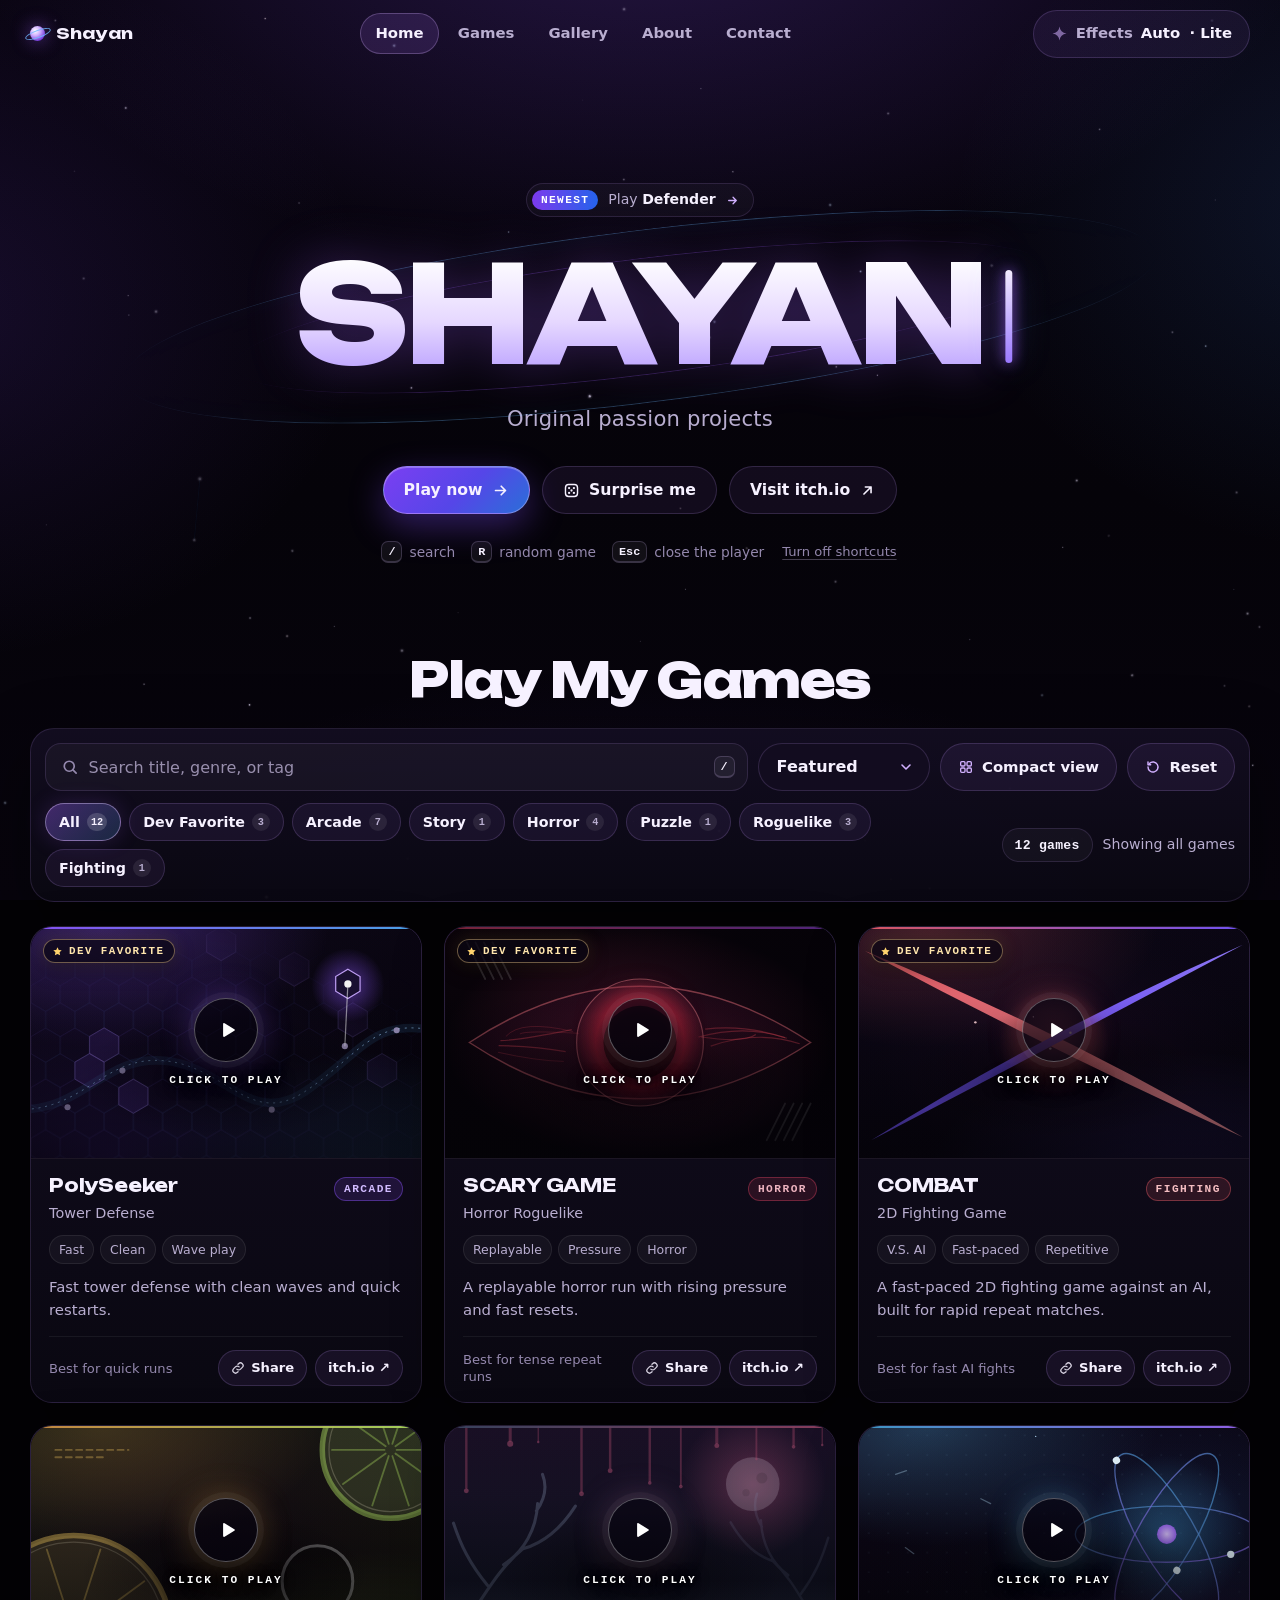
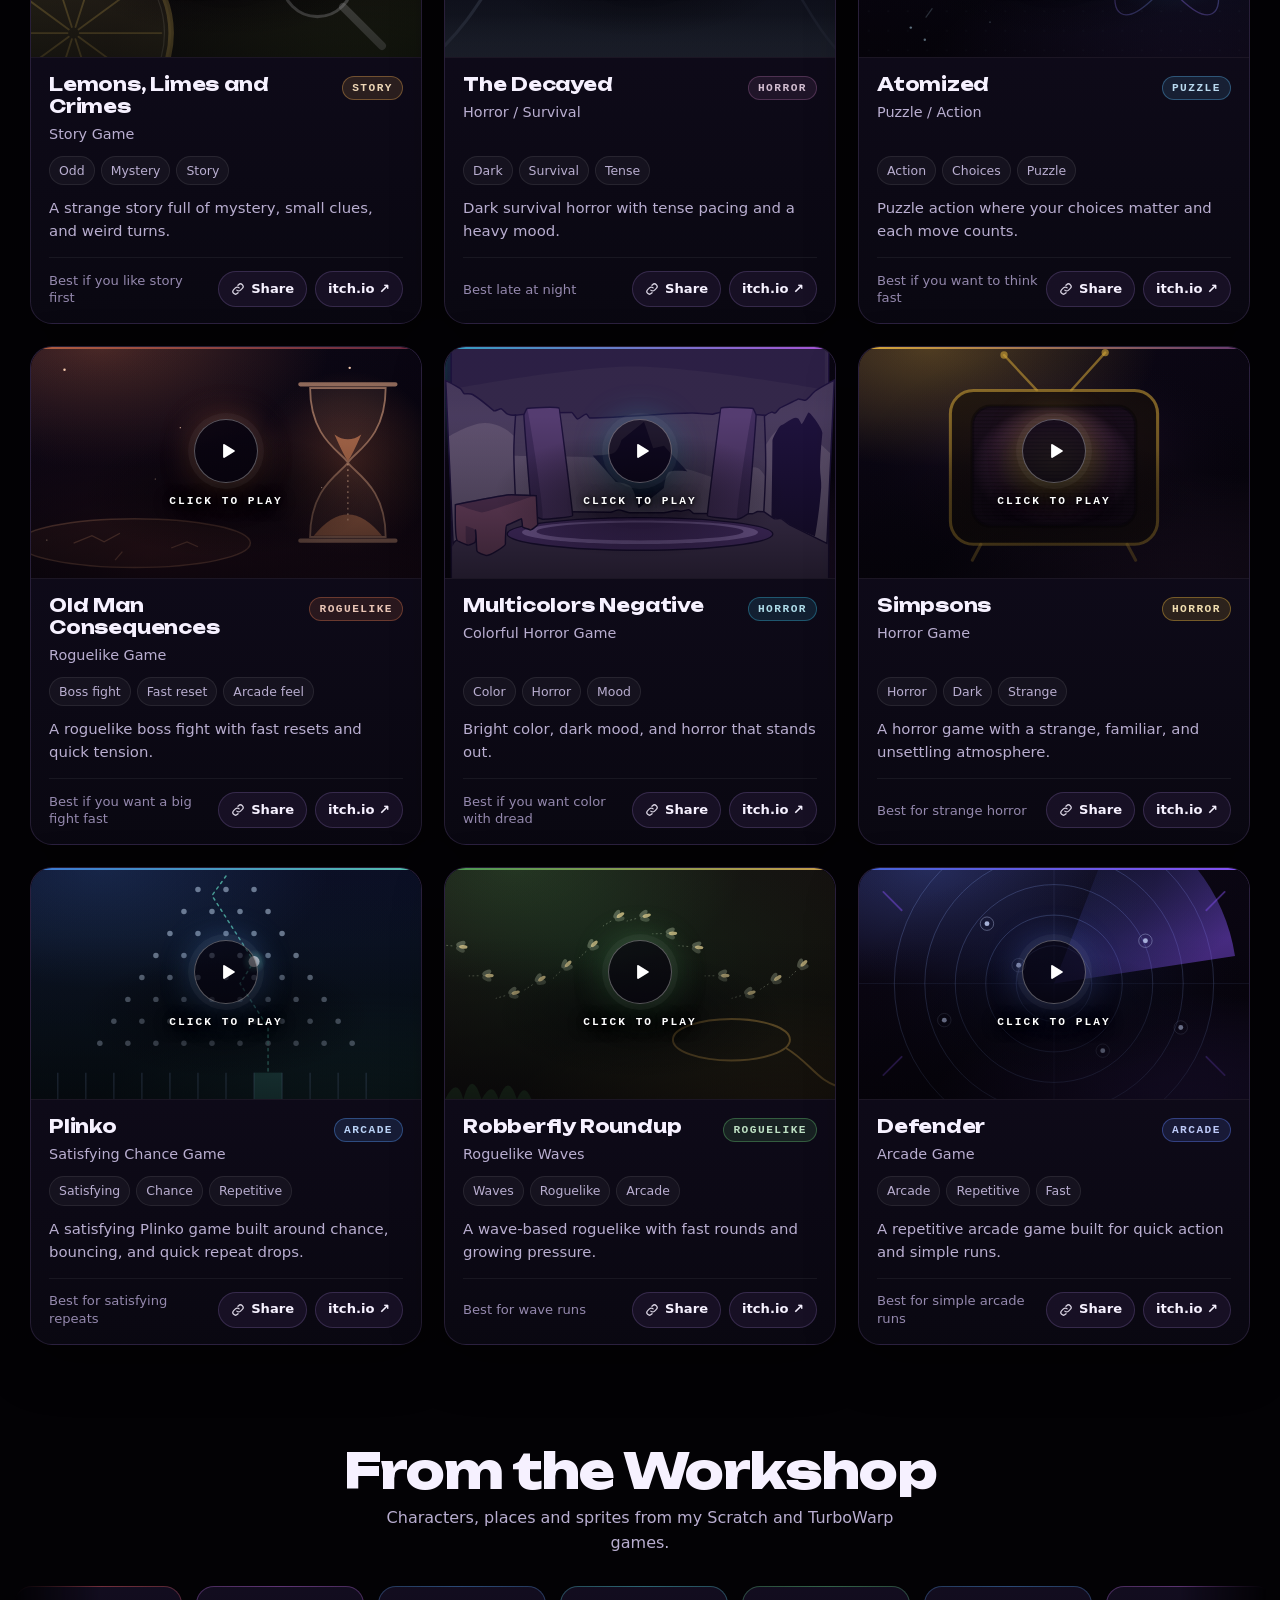
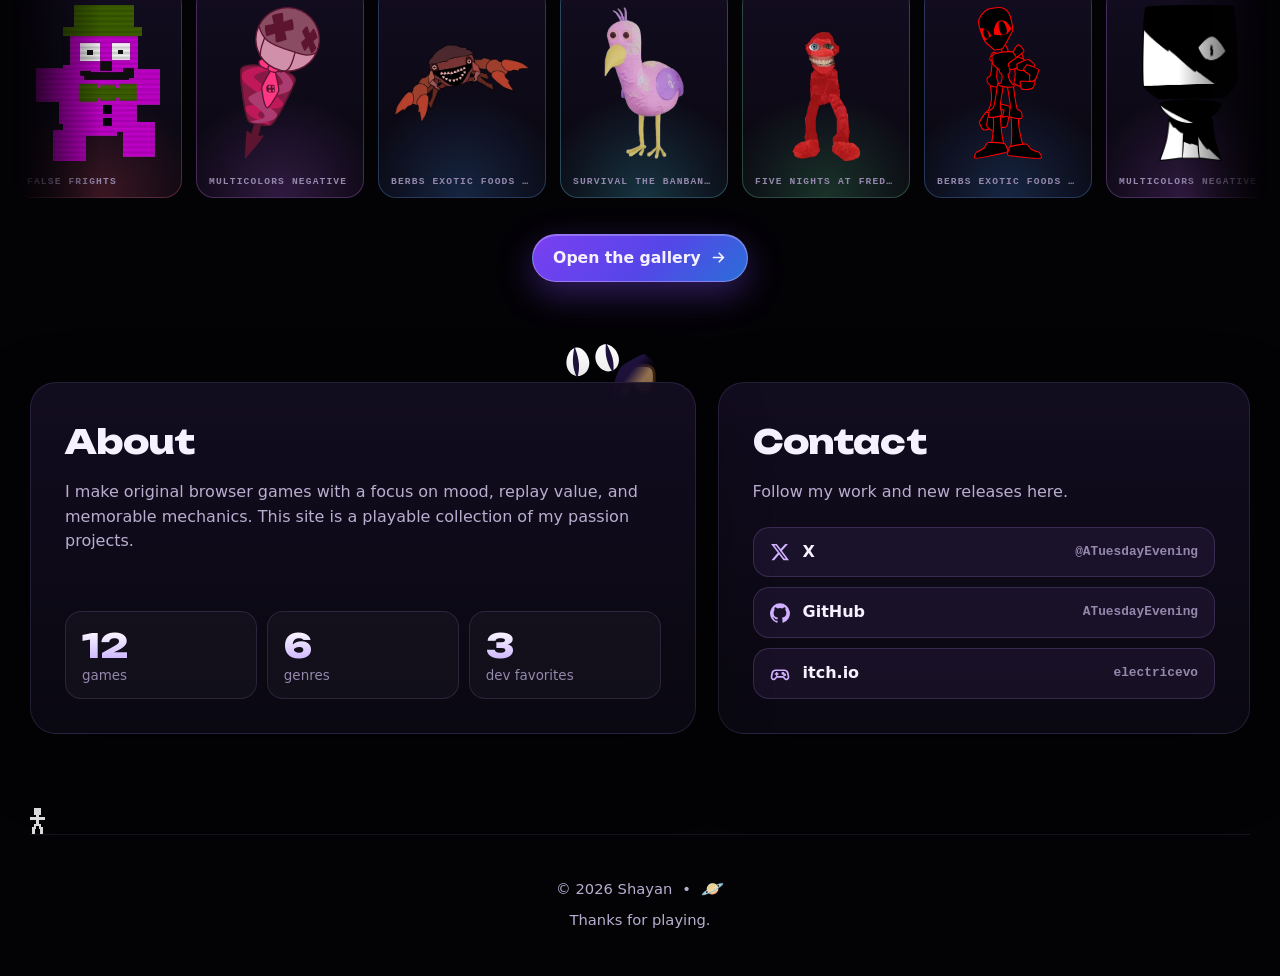
==== index.html @ dcee42ab "Social preview card now shows characters from the owner's games Co-Authored-By: Claude Opus 5.5 <nor" ====
<!DOCTYPE html>
<html lang="en">
<head>
  <meta charset="UTF-8" />
  <meta name="viewport" content="width=device-width, initial-scale=1.0, viewport-fit=cover" />
  <meta name="theme-color" content="#05030a" />
  <meta name="color-scheme" content="dark" />
  <meta name="description" content="Original browser game passion projects by Shayan. Twelve indie games you can play right here: horror, arcade, roguelike, story, puzzle and fighting." />
  <meta property="og:type" content="website" />
  <meta property="og:site_name" content="Shayan | Indie Games" />
  <meta property="og:title" content="Shayan | Indie Games" />
  <meta property="og:description" content="Original passion projects. Twelve indie browser games, playable right on the page." />
  <meta property="og:url" content="https://atuesdayevening.github.io/" />
  <meta property="og:image" content="https://atuesdayevening.github.io/og-image.jpg" />
  <meta property="og:image:width" content="1200" />
  <meta property="og:image:height" content="630" />
  <meta property="og:image:alt" content="SHAYAN: original passion projects. Five characters from Shayan's games on dark tiles under a starry sky." />
  <meta name="twitter:card" content="summary_large_image" />
  <meta name="twitter:site" content="@ATuesdayEvening" />
  <meta name="twitter:image" content="https://atuesdayevening.github.io/og-image.jpg" />
  <link rel="canonical" href="https://atuesdayevening.github.io/" />
  <link rel="icon" href="data:image/svg+xml,%3Csvg xmlns='http://www.w3.org/2000/svg' viewBox='0 0 64 64'%3E%3Cdefs%3E%3CradialGradient id='p' cx='.35' cy='.32' r='.75'%3E%3Cstop offset='0' stop-color='%23fff'/%3E%3Cstop offset='.35' stop-color='%23d1b0ff'/%3E%3Cstop offset='1' stop-color='%236a2fd6'/%3E%3C/radialGradient%3E%3C/defs%3E%3Ccircle cx='32' cy='32' r='15' fill='url(%23p)'/%3E%3Cellipse cx='32' cy='33' rx='29' ry='8' fill='none' stroke='%234da8f0' stroke-width='3.5' transform='rotate(-18 32 32)'/%3E%3C/svg%3E" />
  <title>Shayan | Indie Games</title>
  <noscript><style>.hero-ghost { visibility: visible; } .typing-caret { display: none; } .marquee { display: none; }</style></noscript>
  <style>
    /* Unbounded: Copyright 2022 The Unbounded Project Authors (https://github.com/googlefonts/unbounded).
       SIL Open Font License 1.1 (https://openfontlicense.org). Embedded subset: Basic Latin, weights 500-800. */
    @font-face {
      font-family: "Unbounded";
      src: url([data-uri]) format("woff2");
      font-weight: 500 800;
      font-style: normal;
      font-display: swap;
    }

    :root {
      color-scheme: dark;
      --bg: #030205;
      --bg-soft: #090611;
      --panel: rgba(15, 10, 26, 0.9);
      --panel-solid: #0f0a1a;
      --text: #f6f1ff;
      --text-dim: #b9aed0;
      --text-faint: #9488ad;
      --line: rgba(198, 158, 255, 0.14);
      --line-strong: rgba(212, 180, 255, 0.34);
      --purple: #9f5cff;
      --purple-soft: #d1b0ff;
      --blue: #4da8f0;
      --gold: #ffd36e;
      --c1: #9f5cff;
      --c2: #4da8f0;
      --shadow: 0 24px 70px rgba(0, 0, 0, 0.48);
      --max: 1220px;
      --radius: 22px;
      --nav-height: 68px;
      --gutter: 16px;
      --font-display: "Unbounded", ui-sans-serif, system-ui, -apple-system, "Segoe UI", sans-serif;
      --font-body: ui-sans-serif, system-ui, -apple-system, BlinkMacSystemFont, "Segoe UI", Inter, Roboto, "Helvetica Neue", Arial, sans-serif;
      --font-mono: ui-monospace, "SF Mono", "Cascadia Mono", "Segoe UI Mono", "JetBrains Mono", Menlo, Consolas, monospace;
      --ease-out: cubic-bezier(0.22, 1, 0.36, 1);
      --ease-spring: cubic-bezier(0.34, 1.56, 0.64, 1);

      /* Icons are drawn with CSS masks so they inherit the text colour. */
      --i-search: url("data:image/svg+xml,%3Csvg xmlns='http://www.w3.org/2000/svg' viewBox='0 0 24 24' fill='none' stroke='%23000' stroke-width='2.2' stroke-linecap='round'%3E%3Ccircle cx='11' cy='11' r='6.5'/%3E%3Cpath d='m20 20-4.2-4.2'/%3E%3C/svg%3E");
      --i-dice: url("data:image/svg+xml,%3Csvg xmlns='http://www.w3.org/2000/svg' viewBox='0 0 24 24'%3E%3Crect x='3.5' y='3.5' width='17' height='17' rx='4.5' fill='none' stroke='%23000' stroke-width='2'/%3E%3Cg fill='%23000'%3E%3Ccircle cx='8.6' cy='8.6' r='1.6'/%3E%3Ccircle cx='15.4' cy='8.6' r='1.6'/%3E%3Ccircle cx='12' cy='12' r='1.6'/%3E%3Ccircle cx='8.6' cy='15.4' r='1.6'/%3E%3Ccircle cx='15.4' cy='15.4' r='1.6'/%3E%3C/g%3E%3C/svg%3E");
      --i-external: url("data:image/svg+xml,%3Csvg xmlns='http://www.w3.org/2000/svg' viewBox='0 0 24 24' fill='none' stroke='%23000' stroke-width='2.3' stroke-linecap='round' stroke-linejoin='round'%3E%3Cpath d='M7 17 17 7M9 7h8v8'/%3E%3C/svg%3E");
      --i-link: url("data:image/svg+xml,%3Csvg xmlns='http://www.w3.org/2000/svg' viewBox='0 0 24 24' fill='none' stroke='%23000' stroke-width='2.2' stroke-linecap='round'%3E%3Cpath d='M10 14a4.5 4.5 0 0 0 6.4 0l3-3a4.5 4.5 0 0 0-6.4-6.4l-1.1 1.1'/%3E%3Cpath d='M14 10a4.5 4.5 0 0 0-6.4 0l-3 3a4.5 4.5 0 0 0 6.4 6.4l1.1-1.1'/%3E%3C/svg%3E");
      --i-close: url("data:image/svg+xml,%3Csvg xmlns='http://www.w3.org/2000/svg' viewBox='0 0 24 24' fill='none' stroke='%23000' stroke-width='2.4' stroke-linecap='round'%3E%3Cpath d='M6 6l12 12M18 6 6 18'/%3E%3C/svg%3E");
      --i-prev: url("data:image/svg+xml,%3Csvg xmlns='http://www.w3.org/2000/svg' viewBox='0 0 24 24' fill='none' stroke='%23000' stroke-width='2.4' stroke-linecap='round' stroke-linejoin='round'%3E%3Cpath d='m14.5 5.5-6.5 6.5 6.5 6.5'/%3E%3C/svg%3E");
      --i-next: url("data:image/svg+xml,%3Csvg xmlns='http://www.w3.org/2000/svg' viewBox='0 0 24 24' fill='none' stroke='%23000' stroke-width='2.4' stroke-linecap='round' stroke-linejoin='round'%3E%3Cpath d='m9.5 5.5 6.5 6.5-6.5 6.5'/%3E%3C/svg%3E");
      --i-expand: url("data:image/svg+xml,%3Csvg xmlns='http://www.w3.org/2000/svg' viewBox='0 0 24 24' fill='none' stroke='%23000' stroke-width='2.2' stroke-linecap='round' stroke-linejoin='round'%3E%3Cpath d='M4 9V4h5M20 9V4h-5M4 15v5h5M20 15v5h-5'/%3E%3C/svg%3E");
      --i-shrink: url("data:image/svg+xml,%3Csvg xmlns='http://www.w3.org/2000/svg' viewBox='0 0 24 24' fill='none' stroke='%23000' stroke-width='2.2' stroke-linecap='round' stroke-linejoin='round'%3E%3Cpath d='M9 4v5H4M15 4v5h5M9 20v-5H4M15 20v-5h5'/%3E%3C/svg%3E");
      --i-grid: url("data:image/svg+xml,%3Csvg xmlns='http://www.w3.org/2000/svg' viewBox='0 0 24 24' fill='none' stroke='%23000' stroke-width='2'%3E%3Crect x='4' y='4' width='6.5' height='6.5' rx='1.6'/%3E%3Crect x='13.5' y='4' width='6.5' height='6.5' rx='1.6'/%3E%3Crect x='4' y='13.5' width='6.5' height='6.5' rx='1.6'/%3E%3Crect x='13.5' y='13.5' width='6.5' height='6.5' rx='1.6'/%3E%3C/svg%3E");
      --i-rows: url("data:image/svg+xml,%3Csvg xmlns='http://www.w3.org/2000/svg' viewBox='0 0 24 24' fill='none' stroke='%23000' stroke-width='2'%3E%3Crect x='4' y='4' width='16' height='7' rx='2'/%3E%3Crect x='4' y='13' width='16' height='7' rx='2'/%3E%3C/svg%3E");
      --i-reset: url("data:image/svg+xml,%3Csvg xmlns='http://www.w3.org/2000/svg' viewBox='0 0 24 24' fill='none' stroke='%23000' stroke-width='2.2' stroke-linecap='round' stroke-linejoin='round'%3E%3Cpath d='M4.5 12a7.5 7.5 0 1 0 2.2-5.3'/%3E%3Cpath d='M4.5 4.5v4h4'/%3E%3C/svg%3E");
      --i-sparkle: url("data:image/svg+xml,%3Csvg xmlns='http://www.w3.org/2000/svg' viewBox='0 0 24 24'%3E%3Cpath d='M12 2.5c.7 5.6 3.9 8.8 9.5 9.5-5.6.7-8.8 3.9-9.5 9.5-.7-5.6-3.9-8.8-9.5-9.5 5.6-.7 8.8-3.9 9.5-9.5z'/%3E%3C/svg%3E");
      --i-star: url("data:image/svg+xml,%3Csvg xmlns='http://www.w3.org/2000/svg' viewBox='0 0 24 24'%3E%3Cpath d='m12 2.8 2.8 5.9 6.4.8-4.7 4.4 1.2 6.4L12 17.2l-5.7 3.1 1.2-6.4-4.7-4.4 6.4-.8z'/%3E%3C/svg%3E");
      --i-up: url("data:image/svg+xml,%3Csvg xmlns='http://www.w3.org/2000/svg' viewBox='0 0 24 24' fill='none' stroke='%23000' stroke-width='2.4' stroke-linecap='round' stroke-linejoin='round'%3E%3Cpath d='M12 19V5M5.5 11.5 12 5l6.5 6.5'/%3E%3C/svg%3E");
      --i-arrow: url("data:image/svg+xml,%3Csvg xmlns='http://www.w3.org/2000/svg' viewBox='0 0 24 24' fill='none' stroke='%23000' stroke-width='2.4' stroke-linecap='round' stroke-linejoin='round'%3E%3Cpath d='M5 12h14M13 6l6 6-6 6'/%3E%3C/svg%3E");
      --i-x: url("data:image/svg+xml,%3Csvg xmlns='http://www.w3.org/2000/svg' viewBox='0 0 24 24'%3E%3Cpath d='M18.24 2.25h3.31l-7.23 8.26 8.5 11.24h-6.65l-5.21-6.82-5.97 6.82H1.68l7.73-8.84L1.25 2.25h6.83l4.71 6.23zm-1.16 17.52h1.83L7.08 4.13H5.12z'/%3E%3C/svg%3E");
      --i-github: url("data:image/svg+xml,%3Csvg xmlns='http://www.w3.org/2000/svg' viewBox='0 0 24 24'%3E%3Cpath d='M12 .3a12 12 0 0 0-3.8 23.38c.6.12.83-.26.83-.57l-.02-2.04c-3.34.72-4.04-1.61-4.04-1.61-.55-1.39-1.34-1.76-1.34-1.76-1.09-.74.08-.73.08-.73 1.2.09 1.84 1.24 1.84 1.24 1.07 1.83 2.8 1.3 3.49 1 .1-.78.42-1.31.76-1.61-2.67-.3-5.47-1.33-5.47-5.93 0-1.31.47-2.38 1.24-3.22-.14-.3-.54-1.52.1-3.18 0 0 1.01-.32 3.3 1.23a11.5 11.5 0 0 1 6 0c2.28-1.55 3.29-1.23 3.29-1.23.64 1.66.24 2.88.12 3.18a4.65 4.65 0 0 1 1.23 3.22c0 4.61-2.8 5.63-5.48 5.92.42.36.81 1.1.81 2.22l-.01 3.29c0 .32.21.69.82.57A12 12 0 0 0 12 .3'/%3E%3C/svg%3E");
      --i-pad: url("data:image/svg+xml,%3Csvg xmlns='http://www.w3.org/2000/svg' viewBox='0 0 24 24' fill='none' stroke='%23000' stroke-width='2' stroke-linecap='round' stroke-linejoin='round'%3E%3Cpath d='M7 7.5h10a4.5 4.5 0 0 1 4.4 3.6l.8 4.2a2.6 2.6 0 0 1-4.6 2.1L16 15.5H8l-1.6 1.9a2.6 2.6 0 0 1-4.6-2.1l.8-4.2A4.5 4.5 0 0 1 7 7.5z'/%3E%3Cpath d='M8 10.5v3M6.5 12h3'/%3E%3Ccircle cx='15.5' cy='11' r='.8' fill='%23000'/%3E%3Ccircle cx='17.5' cy='13' r='.8' fill='%23000'/%3E%3C/svg%3E");
      --i-chevron: url("data:image/svg+xml,%3Csvg xmlns='http://www.w3.org/2000/svg' viewBox='0 0 24 24' fill='none' stroke='%23d1b0ff' stroke-width='2.4' stroke-linecap='round' stroke-linejoin='round'%3E%3Cpath d='m6 9 6 6 6-6'/%3E%3C/svg%3E");
      --i-play-fill: url("data:image/svg+xml,%3Csvg xmlns='http://www.w3.org/2000/svg' viewBox='0 0 24 24'%3E%3Cpath d='M8.6 5.3a1 1 0 0 0-1.5.86v11.68a1 1 0 0 0 1.5.86l9.7-5.84a1 1 0 0 0 0-1.72z' fill='%23fff'/%3E%3C/svg%3E");
    }

    *,
    *::before,
    *::after {
      box-sizing: border-box;
      margin: 0;
      padding: 0;
    }

    html {
      scroll-behavior: smooth;
      scroll-padding-top: calc(var(--nav-height) + 22px);
      background: var(--bg);
      -webkit-text-size-adjust: 100%;
      text-size-adjust: 100%;
    }

    body {
      min-height: 100vh;
      overflow-x: hidden;
      color: var(--text);
      font-family: var(--font-body);
      line-height: 1.55;
      -webkit-font-smoothing: antialiased;
      -moz-osx-font-smoothing: grayscale;
    }

    /* A fixed, static nebula layer. No filters and no animation: it is painted once. */
    body::before {
      content: "";
      position: fixed;
      inset: 0;
      z-index: -1;
      pointer-events: none;
      background:
        radial-gradient(75% 58% at 50% -10%, rgba(126, 74, 228, 0.24), transparent 70%),
        radial-gradient(48% 55% at -6% 34%, rgba(104, 58, 200, 0.17), transparent 72%),
        radial-gradient(44% 52% at 106% 24%, rgba(58, 130, 224, 0.13), transparent 72%),
        radial-gradient(65% 50% at 50% 110%, rgba(92, 50, 180, 0.16), transparent 72%),
        linear-gradient(180deg, #08040f 0%, #050309 55%, #07040d 100%);
    }

    #space-canvas {
      position: fixed;
      inset: 0 0 auto 0;
      width: 100%;
      height: 100vh;
      height: 100lvh;
      pointer-events: none;
      z-index: 0;
      opacity: 0.92;
    }

    .topbar,
    header,
    main,
    footer,
    .player-shell {
      position: relative;
      z-index: 1;
    }

    @keyframes caretBlink {
      0%, 48% { opacity: 1; }
      49%, 100% { opacity: 0; }
    }

    @keyframes cardIn {
      from { opacity: 0; transform: translateY(22px) scale(0.985); }
    }

    @keyframes riseIn {
      from { opacity: 0; transform: translateY(14px); }
    }

    @keyframes livePulse {
      0% { box-shadow: 0 0 0 0 var(--pulse, rgba(255, 91, 122, 0.55)); }
      70%, 100% { box-shadow: 0 0 0 9px rgba(255, 91, 122, 0); }
    }

    @keyframes spin {
      to { transform: rotate(360deg); }
    }

    @keyframes diceRoll {
      0% { transform: rotate(0deg) scale(1); }
      50% { transform: rotate(200deg) scale(1.18); }
      100% { transform: rotate(360deg) scale(1); }
    }

    a,
    button,
    input,
    select {
      font: inherit;
    }

    button,
    select {
      color: inherit;
    }

    button {
      -webkit-tap-highlight-color: transparent;
    }

    a {
      color: inherit;
    }

    :focus-visible {
      outline: 2px solid rgba(226, 197, 255, 0.96);
      outline-offset: 3px;
    }

    /* Pixel cursors from "boys game" (mouse and trackpad only). */
    @media (hover: hover) and (pointer: fine) {
      html,
      html * {
        cursor: url("assets/ui/cursor-arrow.png") 0 0, auto;
        cursor: image-set(url("assets/ui/cursor-arrow.png") 1x, url("assets/ui/cursor-arrow@2x.png") 2x) 0 0, auto;
      }

      html :is(a, button, select, summary, [role="button"], .play-overlay, .embed-placeholder, .art-open, .marquee-item) {
        cursor: url("assets/ui/cursor-point.png") 4 0, pointer;
        cursor: image-set(url("assets/ui/cursor-point.png") 1x, url("assets/ui/cursor-point@2x.png") 2x) 4 0, pointer;
      }

      html :is(#random-game, #random-game *) {
        cursor: url("assets/ui/cursor-sparkle.png") 6 4, pointer;
        cursor: image-set(url("assets/ui/cursor-sparkle.png") 1x, url("assets/ui/cursor-sparkle@2x.png") 2x) 6 4, pointer;
      }

      html :is(input[type="search"], input[type="text"], textarea) {
        cursor: text;
      }
    }

    .ico {
      display: inline-block;
      flex: 0 0 auto;
      width: 1.1em;
      height: 1.1em;
      background: currentColor;
      -webkit-mask: var(--i) center / contain no-repeat;
      mask: var(--i) center / contain no-repeat;
    }

    .ico-search { --i: var(--i-search); }
    .ico-dice { --i: var(--i-dice); }
    .ico-external { --i: var(--i-external); }
    .ico-close { --i: var(--i-close); }
    .ico-prev { --i: var(--i-prev); }
    .ico-next { --i: var(--i-next); }
    .ico-expand { --i: var(--i-expand); }
    .ico-reset { --i: var(--i-reset); }
    .ico-sparkle { --i: var(--i-sparkle); }
    .ico-up { --i: var(--i-up); }
    .ico-arrow { --i: var(--i-arrow); }
    .ico-x { --i: var(--i-x); }
    .ico-github { --i: var(--i-github); }
    .ico-pad { --i: var(--i-pad); }

    .visually-hidden {
      position: absolute !important;
      width: 1px;
      height: 1px;
      overflow: hidden;
      clip: rect(0 0 0 0);
      clip-path: inset(50%);
      white-space: nowrap;
    }

    .skip-link {
      position: fixed;
      left: 16px;
      top: 12px;
      z-index: 2000;
      padding: 10px 16px;
      border-radius: 999px;
      background: #1b1030;
      border: 1px solid var(--line-strong);
      color: var(--text);
      font-weight: 700;
      text-decoration: none;
      transform: translateY(-160%);
      transition: transform 0.2s var(--ease-out);
    }

    .skip-link:focus-visible {
      transform: translateY(0);
    }

    kbd {
      display: inline-grid;
      place-items: center;
      min-width: 1.75em;
      padding: 3px 6px 2px;
      border: 1px solid rgba(214, 190, 255, 0.2);
      border-bottom-width: 2px;
      border-radius: 7px;
      background: rgba(255, 255, 255, 0.05);
      color: var(--text);
      font: 650 0.74rem/1.2 var(--font-mono);
    }

    /* ---------- Scroll progress ---------- */
    .progress-track {
      position: fixed;
      inset: 0 0 auto;
      z-index: 1200;
      height: 2px;
      pointer-events: none;
    }

    .progress-bar {
      width: 100%;
      height: 100%;
      background: linear-gradient(90deg, var(--purple), var(--blue));
      box-shadow: 0 0 14px rgba(159, 92, 255, 0.65);
      transform: scaleX(0);
      transform-origin: left;
      will-change: transform;
    }

    /* ---------- Navigation ---------- */
    .topbar {
      position: sticky;
      top: 0;
      z-index: 1100;
      height: var(--nav-height);
      border-bottom: 1px solid transparent;
      background: transparent;
      transition: background 0.3s ease, border-color 0.3s ease;
    }

    .topbar.scrolled {
      border-bottom-color: rgba(198, 158, 255, 0.1);
      background: rgba(5, 3, 10, 0.78);
      -webkit-backdrop-filter: blur(14px) saturate(130%);
      backdrop-filter: blur(14px) saturate(130%);
    }

    .fx-lite .topbar.scrolled {
      -webkit-backdrop-filter: none;
      backdrop-filter: none;
      background: rgba(6, 4, 12, 0.985);
    }

    .topbar-inner {
      width: min(var(--max), calc(100% - 2 * var(--gutter)));
      height: 100%;
      margin: 0 auto;
      display: flex;
      align-items: center;
      justify-content: space-between;
      gap: 12px;
    }

    .brand {
      display: inline-flex;
      align-items: center;
      gap: 11px;
      flex: 0 0 auto;
      text-decoration: none;
      font-family: var(--font-display);
      font-weight: 700;
      font-size: 0.98rem;
      letter-spacing: 0.01em;
      white-space: nowrap;
    }

    .brand-mark {
      position: relative;
      width: 15px;
      height: 15px;
      flex: 0 0 15px;
      border-radius: 50%;
      background: radial-gradient(circle at 35% 32%, #fff, var(--purple-soft) 34%, #6a2fd6 78%);
      box-shadow: 0 0 18px rgba(159, 92, 255, 0.62);
    }

    .brand-mark::after {
      content: "";
      position: absolute;
      left: 50%;
      top: 50%;
      width: 27px;
      height: 8px;
      border: 1.5px solid rgba(110, 185, 255, 0.85);
      border-radius: 50%;
      transform: translate(-50%, -50%) rotate(-20deg);
      transition: transform 0.6s var(--ease-spring);
    }

    @media (hover: hover) and (pointer: fine) {
      .brand:hover .brand-mark::after {
        transform: translate(-50%, -50%) rotate(-20deg) scale(1.18);
      }
    }

    .nav-links,
    .top-actions,
    .hero-buttons,
    .search-row,
    .chip-row,
    .filter-group,
    .status-group,
    .meta-row,
    .card-actions,
    .player-actions,
    .player-bottom-row,
    .links,
    .footer-top {
      display: flex;
      align-items: center;
      gap: 10px;
      flex-wrap: wrap;
    }

    .nav-links {
      gap: 4px;
      justify-content: center;
      flex-wrap: nowrap;
    }

    .nav-link,
    .button,
    .filter-chip,
    .icon-button,
    .game-link,
    .share-button,
    .player-button,
    .links a,
    .scroll-top,
    .mini-player button {
      border: 1px solid rgba(198, 158, 255, 0.18);
      border-radius: 999px;
      background: rgba(177, 114, 255, 0.08);
      color: var(--text);
      text-decoration: none;
      font-weight: 700;
      cursor: pointer;
      transition: transform 0.2s var(--ease-out), background 0.2s ease, border-color 0.2s ease, box-shadow 0.2s ease, color 0.2s ease, opacity 0.2s ease;
    }

    .nav-link {
      padding: 8px 14px;
      border-color: transparent;
      background: transparent;
      color: var(--text-dim);
      font-size: 0.93rem;
    }

    .nav-link.active {
      color: var(--text);
      background: rgba(177, 114, 255, 0.14);
      border-color: rgba(216, 181, 255, 0.28);
    }

    .effects-toggle {
      display: inline-flex;
      align-items: center;
      gap: 8px;
      min-height: 40px;
      padding: 0 14px;
      white-space: nowrap;
      font-size: 0.86rem;
    }

    .effects-toggle .ico {
      color: var(--purple-soft);
      transition: transform 0.45s var(--ease-spring);
    }

    .effects-prefix {
      color: var(--text-dim);
      font-weight: 600;
    }

    .effects-mode-detail {
      margin-left: -4px;
      white-space: pre;
    }

    .effects-toggle[data-mode="lite"] .ico {
      opacity: 0.55;
    }

    @media (hover: hover) and (pointer: fine) {
      .nav-link:hover {
        color: var(--text);
        background: rgba(177, 114, 255, 0.1);
      }

      .button:hover,
      .filter-chip:hover,
      .icon-button:hover,
      .game-link:hover,
      .share-button:hover,
      .player-button:hover,
      .links a:hover,
      .scroll-top:hover,
      .mini-player button:hover {
        transform: translateY(-2px);
        background: rgba(177, 114, 255, 0.16);
        border-color: rgba(220, 185, 255, 0.36);
        box-shadow: 0 12px 28px rgba(0, 0, 0, 0.22);
      }

      .effects-toggle:hover .ico {
        transform: rotate(90deg) scale(1.1);
      }
    }

    .button:active,
    .filter-chip:active,
    .icon-button:active,
    .game-link:active,
    .share-button:active,
    .player-button:active,
    .links a:active,
    .mini-player button:active {
      transform: translateY(0) scale(0.97);
    }


    /* ---------- Hero ---------- */
    header {
      width: min(1060px, calc(100% - 2 * var(--gutter)));
      overflow-x: clip;
      margin: 0 auto;
      padding: clamp(64px, 9vw, 116px) 0 clamp(56px, 7vw, 88px);
      text-align: center;
    }

    .hero-pill {
      display: inline-flex;
      align-items: center;
      gap: 10px;
      max-width: 100%;
      margin-bottom: clamp(22px, 3vw, 30px);
      padding: 5px 14px 5px 5px;
      border: 1px solid var(--line);
      border-radius: 999px;
      background: rgba(255, 255, 255, 0.03);
      color: var(--text-dim);
      font-size: 0.88rem;
      text-decoration: none;
      transition: border-color 0.25s ease, background 0.25s ease, color 0.25s ease;
      animation: riseIn 0.8s var(--ease-out) 0.1s backwards;
    }

    .hero-pill .pill-tag {
      padding: 5px 9px 4px;
      border-radius: 999px;
      background: linear-gradient(90deg, #7c3aed, #2563eb);
      color: #fff;
      font: 700 0.7rem/1 var(--font-mono);
      letter-spacing: 0.12em;
      text-transform: uppercase;
    }

    .hero-pill strong {
      color: var(--text);
      font-weight: 700;
    }

    .hero-pill .ico {
      width: 0.95em;
      height: 0.95em;
      color: var(--purple-soft);
      transition: transform 0.25s var(--ease-out);
    }

    @media (hover: hover) and (pointer: fine) {
      .hero-pill:hover {
        border-color: var(--line-strong);
        background: rgba(177, 114, 255, 0.08);
        color: var(--text);
      }

      .hero-pill:hover .ico {
        transform: translateX(3px);
      }
    }

    .hero-title-wrap {
      display: flex;
      justify-content: center;
    }

    .hero-title {
      position: relative;
      display: inline-block;
      font-family: var(--font-display);
      font-size: clamp(3.3rem, 12.4vw, 8.4rem);
      font-weight: 800;
      line-height: 1;
      letter-spacing: -0.035em;
      white-space: nowrap;
    }

    /* The invisible full name reserves the final size, so typing never shifts the layout. */
    .hero-ghost {
      visibility: hidden;
    }

    .hero-typed {
      position: absolute;
      left: 0;
      top: 0;
      white-space: nowrap;
    }

    #typed-name {
      background: linear-gradient(180deg, #ffffff 15%, #e6d8ff 55%, #a98bff 100%);
      -webkit-background-clip: text;
      background-clip: text;
      color: transparent;
      filter: drop-shadow(0 0 26px rgba(159, 92, 255, 0.32));
    }

    .typing-caret {
      position: relative;
      display: inline-block;
      margin-left: 0.03em;
      color: transparent;
      font-weight: 500;
      letter-spacing: 0;
      animation: caretBlink 1s steps(1) infinite;
    }

    .typing-caret::before {
      content: "";
      position: absolute;
      left: 50%;
      top: 0.17em;
      bottom: 0.14em;
      width: max(3px, 0.055em);
      transform: translateX(-50%);
      border-radius: 999px;
      background: linear-gradient(180deg, #f3ebff, #9a78ff);
      box-shadow: 0 0 14px rgba(159, 92, 255, 0.85), 0 0 34px rgba(110, 160, 255, 0.35);
    }

    /* Two faint orbit rings behind the name, echoing the planet in the logo. */
    .hero-title-wrap {
      position: relative;
    }

    .hero-title-wrap::before,
    .hero-title-wrap::after {
      content: "";
      position: absolute;
      left: 50%;
      top: 52%;
      border-radius: 50%;
      pointer-events: none;
      transform: translate(-50%, -50%) rotate(-7deg);
    }

    .hero-title-wrap::before {
      width: min(1040px, 118%, calc(100vw - 32px));
      aspect-ratio: 6 / 1;
      border: 1px solid rgba(110, 185, 255, 0.3);
      box-shadow: 0 0 28px rgba(77, 168, 240, 0.1), inset 0 0 28px rgba(77, 168, 240, 0.05);
      -webkit-mask: linear-gradient(90deg, transparent, #000 22%, #000 78%, transparent);
      mask: linear-gradient(90deg, transparent, #000 22%, #000 78%, transparent);
    }

    .hero-title-wrap::after {
      width: min(820px, 94%, calc(100vw - 48px));
      aspect-ratio: 7 / 1;
      border: 1px solid rgba(159, 92, 255, 0.24);
      -webkit-mask: linear-gradient(90deg, transparent, #000 25%, #000 75%, transparent);
      mask: linear-gradient(90deg, transparent, #000 25%, #000 75%, transparent);
    }

    .hero-title {
      z-index: 1;
    }

    .tagline {
      max-width: 720px;
      margin: 22px auto 0;
      color: var(--text-dim);
      font-size: clamp(1.05rem, 2vw, 1.32rem);
      letter-spacing: 0.01em;
      animation: riseIn 0.8s var(--ease-out) 0.25s backwards;
    }

    .hero-buttons {
      justify-content: center;
      gap: 12px;
      margin-top: 30px;
      animation: riseIn 0.8s var(--ease-out) 0.38s backwards;
    }

    .button {
      display: inline-flex;
      align-items: center;
      gap: 9px;
      min-height: 48px;
      padding: 0 20px;
      font-size: 0.98rem;
    }

    .button.primary {
      border-color: rgba(226, 200, 255, 0.4);
      background: linear-gradient(135deg, #7b3ff2 0%, #5546e8 55%, #2a6fd8 100%);
      box-shadow: 0 12px 34px rgba(122, 70, 240, 0.38), inset 0 1px 0 rgba(255, 255, 255, 0.25);
    }

    .button.primary .ico {
      transition: transform 0.25s var(--ease-out);
    }

    @media (hover: hover) and (pointer: fine) {
      .button.primary:hover {
        background: linear-gradient(135deg, #8a52ff 0%, #6156f0 55%, #3479e0 100%);
        box-shadow: 0 16px 40px rgba(122, 70, 240, 0.5), inset 0 1px 0 rgba(255, 255, 255, 0.3);
      }

      .button.primary:hover .ico {
        transform: translateX(3px);
      }
    }

    .button.rolling .ico-dice {
      animation: diceRoll 0.55s var(--ease-out);
    }

    .hero-hint {
      display: flex;
      flex-wrap: wrap;
      justify-content: center;
      align-items: center;
      gap: 8px 16px;
      margin-top: 24px;
      color: var(--text-faint);
      font-size: 0.86rem;
      animation: riseIn 0.8s var(--ease-out) 0.5s backwards;
    }

    .hero-hint span {
      display: inline-flex;
      align-items: center;
      gap: 7px;
      transition: opacity 0.2s ease;
    }

    .hint-toggle {
      padding: 4px 2px;
      border: 0;
      background: none;
      color: var(--text-faint);
      font-size: 0.82rem;
      text-decoration: underline;
      text-decoration-color: rgba(185, 174, 208, 0.35);
      text-underline-offset: 3px;
      cursor: pointer;
    }

    .hint-toggle:hover {
      color: var(--text);
    }

    .shortcuts-off .hero-hint span,
    .shortcuts-off .player-keys .key-letter {
      opacity: 0.4;
    }

    .shortcuts-off .search-kbd {
      display: none;
    }

    @media (hover: none), (pointer: coarse) {
      .hero-hint {
        display: none;
      }
    }

    /* ---------- Layout ---------- */
    main,
    .player-shell {
      width: min(var(--max), calc(100% - 2 * var(--gutter)));
      margin-inline: auto;
    }

    section {
      margin-bottom: clamp(70px, 9vw, 100px);
    }

    .section-head {
      margin-bottom: 22px;
      text-align: center;
    }

    .section-title {
      font-family: var(--font-display);
      font-size: clamp(1.9rem, 4.6vw, 3.05rem);
      font-weight: 800;
      line-height: 1.06;
      letter-spacing: -0.03em;
    }

    .control-panel,
    .game-card,
    .panel-box,
    .player-shell {
      border: 1px solid var(--line);
      background: linear-gradient(180deg, rgba(19, 13, 33, 0.94), rgba(10, 8, 18, 0.95));
      box-shadow: var(--shadow);
    }

    /* ---------- Search and filters ---------- */
    .control-panel {
      padding: 14px;
      border-radius: 24px;
    }

    .search-row {
      align-items: stretch;
    }

    .search-box {
      flex: 1 1 240px;
      min-width: 0;
      display: flex;
      align-items: center;
      gap: 10px;
      min-height: 48px;
      padding: 0 12px 0 15px;
      border-radius: 16px;
      border: 1px solid rgba(198, 158, 255, 0.14);
      background: rgba(255, 255, 255, 0.035);
      cursor: text;
      transition: background 0.2s ease, border-color 0.2s ease, box-shadow 0.2s ease;
    }

    .search-box > .ico {
      color: var(--text-faint);
      transition: color 0.2s ease;
    }

    .search-box:focus-within {
      background: rgba(177, 114, 255, 0.08);
      border-color: #e2c5ff;
      box-shadow: 0 0 0 2px #05030a, 0 0 0 4px rgba(226, 197, 255, 0.9);
    }

    .search-box:focus-within > .ico {
      color: var(--purple-soft);
    }

    .search-input {
      min-width: 0;
      width: 100%;
      height: 46px;
      border: none;
      outline: none;
      background: transparent;
      color: var(--text);
      font-size: 1rem;
    }

    .search-input::placeholder {
      color: rgba(185, 174, 208, 0.8);
    }

    .search-input::-webkit-search-cancel-button {
      -webkit-appearance: none;
      width: 16px;
      height: 16px;
      background: var(--text-dim);
      -webkit-mask: var(--i-close) center / contain no-repeat;
      mask: var(--i-close) center / contain no-repeat;
      cursor: pointer;
    }

    .search-kbd {
      flex: 0 0 auto;
    }

    .search-box:focus-within .search-kbd,
    .search-input:not(:placeholder-shown) ~ .search-kbd {
      display: none;
    }

    @media (hover: none), (pointer: coarse) {
      .search-kbd {
        display: none;
      }
    }

    .sort-select {
      flex: 0 0 auto;
      min-width: 150px;
      min-height: 48px;
      padding: 0 42px 0 18px;
      border: 1px solid rgba(198, 158, 255, 0.17);
      border-radius: 999px;
      outline: none;
      -webkit-appearance: none;
      appearance: none;
      color-scheme: dark;
      background: #120c1f var(--i-chevron) right 15px center / 16px no-repeat;
      color: var(--text);
      font-weight: 600;
      cursor: pointer;
      transition: border-color 0.2s ease, box-shadow 0.2s ease, background-color 0.2s ease;
    }

    .sort-select:hover {
      background-color: #170f28;
    }

    .sort-select:focus {
      outline: none;
    }

    .sort-select:focus-visible {
      border-color: #e2c5ff;
      box-shadow: 0 0 0 2px #05030a, 0 0 0 4px rgba(226, 197, 255, 0.9);
    }

    .sort-select option {
      color: var(--text);
      background: #120c1f;
    }

    .sort-select option:checked {
      background: #2a1a48;
    }

    .icon-button {
      display: inline-flex;
      align-items: center;
      justify-content: center;
      gap: 8px;
      min-height: 48px;
      padding: 0 17px;
      font-size: 0.93rem;
    }

    .icon-button .ico {
      color: var(--purple-soft);
    }

    #compact-toggle .ico {
      --i: var(--i-grid);
    }

    #compact-toggle[aria-pressed="true"] {
      background: rgba(177, 114, 255, 0.17);
      border-color: rgba(216, 181, 255, 0.36);
    }

    #compact-toggle[aria-pressed="true"] .ico {
      --i: var(--i-rows);
    }

    .chip-row {
      justify-content: space-between;
      align-items: center;
      gap: 12px;
      margin-top: 12px;
    }

    .filter-group {
      flex: 1 1 600px;
      gap: 8px;
    }

    .filter-chip {
      display: inline-flex;
      align-items: center;
      min-height: 38px;
      padding: 0 13px;
      font-size: 0.89rem;
      white-space: nowrap;
    }

    .filter-chip.active {
      background: linear-gradient(135deg, rgba(160, 96, 255, 0.36), rgba(77, 168, 240, 0.2));
      border-color: rgba(222, 190, 255, 0.46);
      box-shadow: 0 0 22px rgba(159, 92, 255, 0.18);
    }

    .filter-chip.is-empty:not(.active) {
      opacity: 0.45;
    }

    .filter-count {
      display: inline-grid;
      place-items: center;
      min-width: 1.75em;
      height: 1.75em;
      margin-left: 7px;
      padding-inline: 0.4em;
      border-radius: 999px;
      background: rgba(255, 255, 255, 0.08);
      color: var(--text-dim);
      font: 700 0.72em/1 var(--font-mono);
    }

    .filter-chip.active .filter-count {
      background: rgba(255, 255, 255, 0.16);
      color: var(--text);
    }

    .status-group {
      justify-content: flex-end;
      gap: 10px;
      color: var(--text-dim);
      font-size: 0.88rem;
    }

    .count-pill {
      display: inline-flex;
      align-items: center;
      min-height: 34px;
      padding: 0 12px;
      border-radius: 999px;
      border: 1px solid var(--line);
      background: rgba(255, 255, 255, 0.035);
      color: var(--text);
      font: 700 0.82rem/1 var(--font-mono);
      letter-spacing: 0.02em;
    }

    /* ---------- Game grid ---------- */
    .games-grid {
      --cols: 1;
      --gap: 22px;
      display: grid;
      grid-template-columns: repeat(auto-fit, minmax(0, calc((100% - (var(--cols) - 1) * var(--gap)) / var(--cols) - 0.02px)));
      justify-content: center;
      gap: var(--gap);
      margin-top: 24px;
      align-items: stretch;
    }

    .games-grid.compact {
      --gap: 16px;
    }

    @media (min-width: 641px) {
      .games-grid,
      .games-grid.compact { --cols: 2; }
    }

    @media (min-width: 900px) {
      .games-grid.compact { --cols: 3; }
    }

    @media (min-width: 1100px) {
      .games-grid { --cols: 3; }
      .games-grid.compact { --cols: 4; }
    }

    @media (min-width: 1560px) {
      :root { --max: 1480px; }
      .hero-title { font-size: 10.5rem; }
      .tagline { font-size: 1.5rem; margin-top: 26px; }
      header { padding-top: 132px; }
      .games-grid { --cols: 4; }
      .games-grid.compact { --cols: 5; }
    }

    .game-card {
      position: relative;
      display: flex;
      flex-direction: column;
      overflow: clip;
      border-radius: var(--radius);
      isolation: isolate;
      min-width: 0;
      box-shadow: 0 18px 50px rgba(0, 0, 0, 0.42);
      transition: transform 0.35s var(--ease-out), border-color 0.3s ease, box-shadow 0.35s ease;
    }

    .game-card.hidden {
      display: none;
    }

    .game-card.reveal-pending {
      opacity: 0;
    }

    .game-card.revealed {
      animation: cardIn 0.7s var(--ease-out) var(--reveal-delay, 0ms) backwards;
    }

    /* Soft light that follows the pointer across a hovered card. */
    .game-card::after {
      content: "";
      position: absolute;
      inset: 0;
      z-index: 0;
      pointer-events: none;
      opacity: 0;
      background: radial-gradient(420px circle at var(--mx, 50%) var(--my, 0%), color-mix(in srgb, var(--c1) 16%, transparent), transparent 62%);
      transition: opacity 0.35s ease;
    }

    @media (hover: hover) and (pointer: fine) {
      .game-card:hover {
        transform: translateY(-6px);
        border-color: color-mix(in srgb, var(--c1) 48%, transparent);
        box-shadow: 0 30px 72px rgba(0, 0, 0, 0.56), 0 0 46px color-mix(in srgb, var(--c1) 16%, transparent);
      }

      .game-card:hover::after {
        opacity: 1;
      }

      .fx-lite .game-card::after {
        display: none;
      }
    }

    .game-card.playing {
      border-color: color-mix(in srgb, var(--c1) 60%, transparent);
      box-shadow: 0 26px 70px rgba(0, 0, 0, 0.58), 0 0 52px color-mix(in srgb, var(--c1) 24%, transparent);
    }

    @supports (grid-template-rows: subgrid) {
      @media (min-width: 641px) {
        .games-grid:not(.compact) .game-card:not(.hidden) {
          display: grid;
          grid-row: span 5;
          grid-template-rows: subgrid;
          row-gap: 0;
        }

        .games-grid:not(.compact) .card-body {
          display: grid;
          grid-row: 1 / -1;
          grid-template-rows: subgrid;
          grid-template-columns: minmax(0, 1fr);
          row-gap: 0;
        }

        .games-grid:not(.compact) .card-body > .embed-wrapper,
        .games-grid:not(.compact) .card-body > .embed-placeholder { grid-row: 1; }
        .games-grid:not(.compact) .card-body > .card-header { grid-row: 2; }
        .games-grid:not(.compact) .card-body > .meta-row { grid-row: 3; align-self: start; }
        .games-grid:not(.compact) .card-body > .card-copy { grid-row: 4; }
        .games-grid:not(.compact) .card-body > .card-actions { grid-row: 5; align-self: end; }
      }
    }

    .card-accent {
      position: absolute;
      inset: 0 0 auto;
      z-index: 4;
      height: 2px;
      background: var(--accent, linear-gradient(90deg, var(--purple), var(--blue)));
      opacity: 0.95;
      pointer-events: none;
    }

    .card-body {
      position: relative;
      z-index: 1;
      display: flex;
      flex: 1 1 auto;
      flex-direction: column;
      padding: 0 18px 16px;
    }

    .card-header {
      display: flex;
      align-items: flex-start;
      justify-content: space-between;
      gap: 12px;
      margin-bottom: 11px;
    }

    .card-title {
      font-family: var(--font-display);
      font-size: 1.14rem;
      font-weight: 700;
      line-height: 1.2;
      letter-spacing: -0.012em;
      margin-bottom: 5px;
    }

    .card-subtitle,
    .card-copy,
    .action-note,
    .player-heading p,
    .panel-box p {
      color: var(--text-dim);
    }

    .card-subtitle {
      font-size: 0.9rem;
    }

    .genre,
    .mini-tag,
    .featured-badge {
      display: inline-flex;
      align-items: center;
      justify-content: center;
      border: 1px solid var(--line);
      border-radius: 999px;
      background: rgba(255, 255, 255, 0.038);
      color: var(--purple-soft);
      white-space: nowrap;
    }

    .genre {
      flex: 0 0 auto;
      margin-top: 2px;
      padding: 6px 9px 5px;
      border-color: color-mix(in srgb, var(--c1) 42%, transparent);
      background: color-mix(in srgb, var(--c1) 15%, transparent);
      color: color-mix(in srgb, var(--c1) 40%, #ffffff);
      font: 700 0.7rem/1 var(--font-mono);
      letter-spacing: 0.13em;
      text-transform: uppercase;
    }

    .featured-badge {
      position: absolute;
      top: 12px;
      left: 12px;
      z-index: 5;
      gap: 6px;
      padding: 6px 10px 5px 8px;
      background: rgba(10, 6, 18, 0.72);
      border-color: rgba(255, 214, 140, 0.4);
      color: #ffe6ad;
      font: 700 0.68rem/1 var(--font-mono);
      letter-spacing: 0.13em;
      text-transform: uppercase;
      box-shadow: 0 6px 20px rgba(0, 0, 0, 0.4), 0 0 18px rgba(255, 196, 90, 0.12);
      pointer-events: none;
    }

    .featured-badge::before {
      content: "";
      width: 11px;
      height: 11px;
      background: var(--gold);
      -webkit-mask: var(--i-star) center / contain no-repeat;
      mask: var(--i-star) center / contain no-repeat;
    }

    .meta-row {
      gap: 6px;
      margin-bottom: 12px;
    }

    .mini-tag {
      padding: 4px 9px;
      border-color: rgba(255, 255, 255, 0.08);
      color: var(--text-dim);
      font-size: 0.78rem;
    }

    .card-copy {
      margin-bottom: 14px;
      font-size: 0.93rem;
      line-height: 1.55;
    }

    /* The playable area sits at the top of each card as its cover. Only its position is
       changed with CSS order; the embed markup itself is untouched. */
    .card-body > .embed-wrapper,
    .card-body > .embed-placeholder {
      order: -1;
      width: auto;
      margin: 0 -18px 16px;
      border: 0;
      border-bottom: 1px solid var(--line);
      border-radius: 0;
    }

    .embed-wrapper,
    .embed-placeholder {
      position: relative;
      width: 100%;
      aspect-ratio: 640 / 380;
      overflow: hidden;
      background: #000;
    }

    .embed-wrapper iframe {
      position: absolute;
      inset: 0;
      width: 100%;
      height: 100%;
      border: 0;
      background: #000;
    }

    .embed-wrapper:has(> .play-overlay) > iframe {
      visibility: hidden;
    }

    .play-overlay {
      position: absolute;
      inset: 0;
      z-index: 2;
      width: 100%;
      display: flex;
      flex-direction: column;
      align-items: center;
      justify-content: center;
      gap: 13px;
      border: 0;
      cursor: pointer;
      color: #fff;
      font: 700 0.7rem/1 var(--font-mono);
      letter-spacing: 0.18em;
      text-transform: uppercase;
      text-shadow: 0 0 6px rgba(3, 2, 6, 0.95), 0 1px 3px rgba(3, 2, 6, 0.9), 0 2px 16px rgba(3, 2, 6, 0.85);
      background: var(--art, none) center / cover no-repeat, linear-gradient(160deg, #140b26, #05030a);
      background:
        var(--art, none) center / cover no-repeat,
        radial-gradient(90% 80% at 18% 0%, color-mix(in srgb, var(--c1) 34%, transparent), transparent 65%),
        radial-gradient(110% 90% at 85% 110%, color-mix(in srgb, var(--c2) 28%, transparent), transparent 62%),
        linear-gradient(160deg, #0e0819, #05030a);
      transition: filter 0.35s ease, letter-spacing 0.3s var(--ease-out);
    }

    .play-overlay::before {
      content: "";
      width: 64px;
      height: 64px;
      border-radius: 50%;
      border: 1px solid rgba(255, 255, 255, 0.32);
      background: rgba(8, 5, 16, 0.58) var(--i-play-fill) 56% 50% / 24px no-repeat;
      box-shadow: 0 0 0 6px rgba(255, 255, 255, 0.04), 0 12px 30px rgba(0, 0, 0, 0.5), 0 0 34px color-mix(in srgb, var(--c1) 45%, transparent);
      transition: transform 0.35s var(--ease-spring), background-color 0.3s ease, box-shadow 0.3s ease;
    }

    .play-overlay::after {
      content: "";
      position: absolute;
      inset: 0;
      z-index: -1;
      background:
        radial-gradient(52% 38% at 50% 64%, rgba(3, 2, 6, 0.58), transparent 72%),
        linear-gradient(180deg, rgba(3, 2, 6, 0.05) 30%, rgba(3, 2, 6, 0.62) 100%);
      pointer-events: none;
    }

    .play-overlay:hover,
    .play-overlay:focus-visible {
      filter: brightness(1.12) saturate(1.12);
      letter-spacing: 0.24em;
    }

    .play-overlay:hover::before,
    .play-overlay:focus-visible::before {
      transform: scale(1.12);
      background-color: color-mix(in srgb, var(--c1) 58%, rgba(8, 5, 16, 0.5));
      box-shadow: 0 0 0 9px rgba(255, 255, 255, 0.05), 0 12px 34px rgba(0, 0, 0, 0.45), 0 0 48px color-mix(in srgb, var(--c1) 70%, transparent);
    }

    .play-overlay:focus-visible {
      outline-offset: -4px;
    }

    .play-overlay:active::before {
      transform: scale(0.96);
    }

    /* Left in the card while its game plays in the big player. Clicking it jumps up there. */
    .embed-placeholder {
      display: flex;
      flex-direction: column;
      align-items: center;
      justify-content: center;
      gap: 12px;
      cursor: pointer;
      color: var(--text);
      font: 700 0.7rem/1 var(--font-mono);
      letter-spacing: 0.18em;
      text-transform: uppercase;
      background:
        linear-gradient(rgba(5, 3, 10, 0.72), rgba(5, 3, 10, 0.86)),
        var(--art, none) center / cover no-repeat,
        #05030a;
    }

    .embed-placeholder::before {
      content: "";
      width: 12px;
      height: 12px;
      border-radius: 50%;
      background: var(--c1);
      --pulse: color-mix(in srgb, var(--c1) 70%, transparent);
      animation: livePulse 1.8s ease-out infinite;
    }

    .embed-placeholder::after {
      content: "";
      width: 18px;
      height: 18px;
      background: var(--text-dim);
      -webkit-mask: var(--i-up) center / contain no-repeat;
      mask: var(--i-up) center / contain no-repeat;
      transition: transform 0.25s var(--ease-out);
    }

    .embed-placeholder:hover::after {
      transform: translateY(-3px);
    }

    .card-actions {
      gap: 8px;
      margin-top: auto;
      padding-top: 13px;
      border-top: 1px solid rgba(255, 255, 255, 0.06);
      flex-wrap: nowrap;
    }

    .action-note {
      flex: 1 1 auto;
      min-width: 0;
      color: var(--text-faint);
      font-size: 0.82rem;
      line-height: 1.35;
    }

    .game-link,
    .share-button {
      display: inline-flex;
      align-items: center;
      gap: 6px;
      flex: 0 0 auto;
      min-height: 36px;
      padding: 0 12px;
      font-size: 0.82rem;
    }

    .share-button::before {
      content: "";
      width: 14px;
      height: 14px;
      background: currentColor;
      -webkit-mask: var(--i-link) center / contain no-repeat;
      mask: var(--i-link) center / contain no-repeat;
      opacity: 0.85;
    }

    .share-button.copied {
      border-color: rgba(141, 240, 198, 0.5);
      background: rgba(141, 240, 198, 0.1);
      color: #bff8df;
    }

    .games-grid.compact .card-body {
      padding: 0 14px 13px;
    }

    .games-grid.compact .card-body > .embed-wrapper,
    .games-grid.compact .card-body > .embed-placeholder {
      margin: 0 -14px 13px;
    }

    .games-grid.compact .card-title {
      font-size: 1rem;
    }

    .games-grid.compact .card-copy,
    .games-grid.compact .meta-row {
      display: none;
    }

    .games-grid.compact .play-overlay::before {
      width: 52px;
      height: 52px;
      background-size: 20px;
    }

    .games-grid.compact .card-header {
      margin-bottom: 12px;
    }

    .games-grid.compact .action-note {
      display: none;
    }

    .games-grid.compact .card-actions {
      justify-content: flex-end;
    }

    .empty-state {
      display: none;
      margin-top: 24px;
      padding: 38px 24px;
      border: 1px dashed var(--line-strong);
      border-radius: var(--radius);
      text-align: center;
      color: var(--text-dim);
    }

    .empty-state.show {
      display: block;
    }

    .empty-state .button {
      margin-top: 16px;
      min-height: 42px;
    }

    .noscript-note {
      margin-top: 18px;
      text-align: center;
      color: var(--text-dim);
    }

    /* ---------- Player ---------- */
    .player-shell {
      display: none;
      max-width: calc((100vh - var(--nav-height) - 184px) * 640 / 380 + 34px);
      max-width: calc((100svh - var(--nav-height) - 184px) * 640 / 380 + 34px);
      min-width: min(calc(100% - 2 * var(--gutter)), 560px);
      margin-bottom: 40px;
      padding: 16px;
      border-radius: 28px;
      border-color: color-mix(in srgb, var(--c1) 32%, var(--line));
      box-shadow: 0 30px 90px rgba(0, 0, 0, 0.62), 0 0 90px color-mix(in srgb, var(--c1) 13%, transparent);
    }

    .player-shell.show {
      display: block;
      animation: riseIn 0.5s var(--ease-out);
    }

    .player-meta-row,
    .player-bottom-row {
      display: flex;
      align-items: center;
      justify-content: space-between;
      gap: 14px;
      flex-wrap: wrap;
    }

    .player-meta-row {
      align-items: flex-end;
    }

    .player-heading {
      min-width: 0;
    }

    .player-eyebrow {
      display: flex;
      align-items: center;
      gap: 9px;
      margin-bottom: 8px;
      color: color-mix(in srgb, var(--c1) 45%, #ffffff);
      font: 700 0.68rem/1 var(--font-mono);
      letter-spacing: 0.16em;
      text-transform: uppercase;
    }

    .live-dot {
      width: 8px;
      height: 8px;
      border-radius: 50%;
      background: #ff5b7a;
      animation: livePulse 1.8s ease-out infinite;
    }

    .player-index {
      color: var(--text-faint);
    }

    .player-heading h2 {
      font-family: var(--font-display);
      font-size: clamp(1.35rem, 3.2vw, 2.1rem);
      font-weight: 800;
      line-height: 1.08;
      letter-spacing: -0.02em;
      overflow-wrap: anywhere;
    }

    .player-heading h2:focus {
      outline: none;
    }

    .player-heading p {
      margin-top: 4px;
    }

    .player-actions {
      gap: 8px;
    }

    .player-button {
      display: inline-flex;
      align-items: center;
      justify-content: center;
      gap: 6px;
      min-height: 42px;
      padding: 0 15px;
      font-size: 0.88rem;
    }

    .player-button.square {
      width: 42px;
      padding: 0;
    }

    #player-close:hover {
      border-color: rgba(255, 140, 160, 0.5);
      background: rgba(255, 91, 122, 0.14);
    }

    #player-fullscreen[aria-pressed="true"] .ico {
      --i: var(--i-shrink);
    }

    .player-stage {
      position: relative;
      width: 100%;
      aspect-ratio: 640 / 380;
      margin: 14px auto 0;
      overflow: hidden;
      border: 1px solid color-mix(in srgb, var(--c1) 34%, rgba(255, 255, 255, 0.06));
      border-radius: 18px;
      background: #000;
      box-shadow: 0 0 60px color-mix(in srgb, var(--c1) 14%, transparent);
    }

    .player-stage .embed-wrapper {
      position: absolute;
      inset: 0;
      width: 100%;
      height: 100%;
      aspect-ratio: auto;
      margin: 0;
      border: 0;
      border-radius: 0;
    }

    /* Loading feedback drawn around the iframe (never inside it). It fades once the frame fires "load". */
    .player-stage::before,
    .player-stage::after {
      position: absolute;
      z-index: 3;
      pointer-events: none;
      opacity: 0;
      transition: opacity 0.45s ease;
    }

    .player-stage::after {
      content: "Loading game";
      inset: 0;
      display: grid;
      place-items: center;
      padding-top: 96px;
      color: var(--text-dim);
      font: 700 0.7rem/1 var(--font-mono);
      letter-spacing: 0.18em;
      text-transform: uppercase;
      background:
        radial-gradient(circle at center, color-mix(in srgb, var(--c1) 22%, transparent), transparent 60%),
        linear-gradient(rgba(5, 3, 8, 0.72), rgba(5, 3, 8, 0.9)),
        var(--art, none) center / cover no-repeat,
        #050308;
    }

    .player-stage::before {
      content: "";
      left: 50%;
      top: 50%;
      z-index: 4;
      width: 46px;
      height: 46px;
      margin: -23px 0 0 -23px;
      border-radius: 50%;
      border: 3px solid rgba(255, 255, 255, 0.1);
      border-top-color: color-mix(in srgb, var(--c1) 65%, #ffffff);
    }

    .player-shell.is-loading .player-stage::before,
    .player-shell.is-loading .player-stage::after {
      opacity: 1;
    }

    .player-shell.is-loading .player-stage::before {
      animation: spin 0.9s linear infinite;
    }

    /* A short burst of TV static (from "FNaF 61 BBs Revenge") when a game opens or switches. */
    .player-shell.is-tuning .player-stage::after {
      content: "";
      opacity: 1;
      background: url("assets/sprites/fx-static.webp") 0 0 / 800% 100%, #111;
      animation: staticRun 0.36s steps(8, jump-none) infinite;
      transition: none;
    }

    .player-shell.is-tuning .player-stage::before {
      opacity: 0;
    }

    @keyframes staticRun {
      to { background-position: 100% 0; }
    }

    .player-bottom-row {
      margin-top: 12px;
      color: var(--text-faint);
      font-size: 0.86rem;
    }

    .player-keys {
      display: inline-flex;
      align-items: center;
      flex-wrap: wrap;
      gap: 6px 12px;
    }

    .player-keys span {
      display: inline-flex;
      align-items: center;
      gap: 5px;
    }

    @media (hover: none), (pointer: coarse) {
      .player-keys {
        display: none;
      }
    }

    /* Full screen (real API where available, a fixed overlay elsewhere, e.g. iPhone Safari). */
    .player-shell:fullscreen {
      display: flex;
      flex-direction: column;
      width: 100vw;
      height: 100vh;
      max-width: none;
      margin: 0;
      padding: 12px 16px 16px;
      border: 0;
      border-radius: 0;
      background: #000;
      animation: none;
      min-width: 0;
    }

    .player-shell:-webkit-full-screen {
      display: flex;
      flex-direction: column;
      width: 100vw;
      height: 100vh;
      max-width: none;
      margin: 0;
      padding: 12px 16px 16px;
      border: 0;
      border-radius: 0;
      background: #000;
    }

    .player-shell.is-expanded {
      position: fixed;
      inset: 0;
      z-index: 3000;
      display: flex;
      flex-direction: column;
      width: auto;
      max-width: none;
      min-width: 0;
      margin: 0;
      padding: max(12px, env(safe-area-inset-top)) max(12px, env(safe-area-inset-right)) max(12px, env(safe-area-inset-bottom)) max(12px, env(safe-area-inset-left));
      border: 0;
      border-radius: 0;
      background: #000;
      animation: none;
    }

    .player-shell:fullscreen .player-stage {
      flex: none;
      max-width: 100%;
      width: min(100%, calc((100vh - 132px) * 640 / 380));
      min-width: 0;
      margin: auto;
    }

    .player-shell:-webkit-full-screen .player-stage {
      flex: none;
      max-width: 100%;
      width: min(100%, calc((100vh - 132px) * 640 / 380));
      min-width: 0;
      margin: auto;
    }

    .player-shell.is-expanded .player-stage {
      flex: none;
      max-width: 100%;
      width: min(100%, calc((100dvh - 132px) * 640 / 380));
      min-width: 0;
      margin: auto;
    }

    .player-shell:fullscreen .player-bottom-row,
    .player-shell.is-expanded .player-bottom-row {
      display: none;
    }

    .player-shell:fullscreen .player-meta-row {
      width: min(100%, calc((100vh - 132px) * 640 / 380));
      margin-inline: auto;
    }

    .player-shell:-webkit-full-screen .player-meta-row {
      width: min(100%, calc((100vh - 132px) * 640 / 380));
      margin-inline: auto;
    }

    .player-shell.is-expanded .player-meta-row {
      width: min(100%, calc((100dvh - 132px) * 640 / 380));
      margin-inline: auto;
    }

    .player-shell:-webkit-full-screen .player-bottom-row {
      display: none;
    }

    .player-shell::backdrop {
      background: #000;
    }

    /* Phones held sideways in full screen: a single slim control row so the game gets the height. */
    @media (max-height: 520px) {
      .player-shell:fullscreen .player-eyebrow,
      .player-shell:fullscreen #player-sub,
      .player-shell.is-expanded .player-eyebrow,
      .player-shell.is-expanded #player-sub {
        display: none;
      }

      .player-shell:-webkit-full-screen .player-eyebrow,
      .player-shell:-webkit-full-screen #player-sub {
        display: none;
      }

      .player-shell:fullscreen .player-meta-row,
      .player-shell.is-expanded .player-meta-row {
        align-items: center;
        flex-wrap: nowrap;
      }

      .player-shell:fullscreen .player-heading h2,
      .player-shell.is-expanded .player-heading h2 {
        font-size: 1.1rem;
        white-space: nowrap;
        overflow: hidden;
        text-overflow: ellipsis;
      }

      .player-shell:fullscreen .player-actions,
      .player-shell.is-expanded .player-actions {
        flex-wrap: nowrap;
        width: auto;
      }

      .player-shell:fullscreen .player-button,
      .player-shell.is-expanded .player-button {
        min-height: 36px;
      }

      .player-shell:fullscreen .player-button .btn-text,
      .player-shell.is-expanded .player-button .btn-text {
        display: none;
      }

      .player-shell:fullscreen .player-stage,
      .player-shell.is-expanded .player-stage {
        width: min(100%, calc((100dvh - 72px) * 640 / 380));
        margin-top: 8px;
      }

      .player-shell:fullscreen .player-meta-row,
      .player-shell.is-expanded .player-meta-row {
        width: min(100%, calc((100dvh - 72px) * 640 / 380));
      }
    }

    html.player-expanded,
    html.player-expanded body {
      overflow: hidden;
    }

    /* ---------- Mini player (shown while a game runs and the player is scrolled away) ---------- */
    .mini-player {
      position: fixed;
      left: 50%;
      bottom: max(16px, env(safe-area-inset-bottom));
      z-index: 1060;
      display: flex;
      align-items: center;
      gap: 4px;
      max-width: calc(100% - 128px);
      padding: 5px;
      border: 1px solid color-mix(in srgb, var(--c1) 42%, var(--line));
      border-radius: 999px;
      background: rgba(14, 9, 24, 0.94);
      box-shadow: 0 18px 50px rgba(0, 0, 0, 0.55), 0 0 30px color-mix(in srgb, var(--c1) 22%, transparent);
      opacity: 0;
      pointer-events: none;
      transform: translate(-50%, 150%);
      transition: transform 0.45s var(--ease-out), opacity 0.3s ease;
    }

    .mini-player.show {
      opacity: 1;
      pointer-events: auto;
      transform: translate(-50%, 0);
    }

    .mini-player .mini-player-jump {
      display: flex;
      align-items: center;
      gap: 10px;
      min-width: 0;
      min-height: 40px;
      padding: 0 14px 0 12px;
      border-color: transparent;
      background: transparent;
      font-size: 0.88rem;
    }

    .mini-player-label {
      color: var(--text-dim);
      font: 700 0.64rem/1 var(--font-mono);
      letter-spacing: 0.14em;
      text-transform: uppercase;
      white-space: nowrap;
    }

    .mini-player-title {
      overflow: hidden;
      text-overflow: ellipsis;
      white-space: nowrap;
    }

    .mini-player .mini-player-jump .ico {
      width: 15px;
      height: 15px;
      color: var(--text-dim);
    }

    .mini-player .mini-player-close {
      display: grid;
      place-items: center;
      width: 40px;
      height: 40px;
      flex: 0 0 40px;
    }

    .mini-player .live-dot {
      flex: 0 0 auto;
    }

    /* ---------- Workshop strip ---------- */
    .workshop {
      margin-bottom: clamp(70px, 9vw, 100px);
    }

    .section-sub {
      max-width: 56ch;
      margin: 10px auto 0;
      color: var(--text-dim);
    }

    .marquee {
      position: relative;
      overflow: hidden;
      overflow: clip;
      margin: 22px calc(-1 * var(--gutter)) 0;
      padding: 8px 0 14px;
      -webkit-mask-image: linear-gradient(90deg, transparent, #000 7%, #000 93%, transparent);
      mask-image: linear-gradient(90deg, transparent, #000 7%, #000 93%, transparent);
    }

    .marquee-track {
      display: flex;
      width: max-content;
      animation: marquee 80s linear infinite;
      animation-play-state: paused;
    }

    .marquee.in-view .marquee-track {
      animation-play-state: running;
    }

    .marquee.in-view:hover .marquee-track,
    .marquee.in-view:focus-within .marquee-track {
      animation-play-state: paused;
    }

    /* Keyboard users: the loop stops and the strip becomes an ordinary scrollable row that follows focus. */
    .marquee.is-keyboard {
      overflow-x: auto;
      overflow-y: hidden;
      scrollbar-width: none;
    }

    .marquee.is-keyboard::-webkit-scrollbar {
      display: none;
    }

    .marquee.is-keyboard .marquee-track {
      animation: none;
    }

    @keyframes marquee {
      to { transform: translateX(-50%); }
    }

    .marquee-set {
      display: flex;
      gap: 14px;
      margin: 0;
      padding: 0 14px 0 0;
      list-style: none;
    }

    .marquee-item {
      position: relative;
      display: grid;
      place-items: center;
      width: 168px;
      height: 212px;
      border: 1px solid color-mix(in srgb, var(--c1) 28%, rgba(255, 255, 255, 0.06));
      border-radius: 18px;
      background:
        radial-gradient(90% 70% at 50% 100%, color-mix(in srgb, var(--c1) 24%, transparent), transparent 70%),
        linear-gradient(180deg, rgba(20, 14, 34, 0.92), rgba(9, 7, 16, 0.96));
      text-decoration: none;
      container-type: size;
      transition: transform 0.3s var(--ease-out), border-color 0.25s ease, box-shadow 0.3s ease;
    }

    /* Container units, not %: a % height inside an auto-sized grid row would fall back to the image's own height. */
    .marquee-item > img {
      width: 82cqw;
      height: 72cqh;
      margin-bottom: 18px;
      object-fit: contain;
    }

    .marquee-item > .sprite {
      width: min(82cqw, calc(74cqh * var(--fw) / var(--fh)));
      margin-bottom: 18px;
    }

    .marquee-label {
      position: absolute;
      left: 12px;
      right: 12px;
      bottom: 10px;
      overflow: hidden;
      color: var(--text-faint);
      font: 700 0.6rem/1.2 var(--font-mono);
      letter-spacing: 0.12em;
      text-transform: uppercase;
      text-overflow: ellipsis;
      white-space: nowrap;
    }

    @media (hover: hover) and (pointer: fine) {
      .marquee-item:hover {
        transform: translateY(-5px);
        border-color: color-mix(in srgb, var(--c1) 58%, transparent);
        box-shadow: 0 18px 40px rgba(0, 0, 0, 0.5), 0 0 30px color-mix(in srgb, var(--c1) 24%, transparent);
      }
    }

    .workshop-cta {
      display: flex;
      justify-content: center;
      margin-top: 22px;
    }

    @media (prefers-reduced-motion: reduce) {
      .marquee {
        overflow-x: auto;
      }

      .marquee-track {
        animation: none !important;
      }

      .marquee-set[aria-hidden="true"] {
        display: none;
      }
    }

    /* ---------- Easter egg: a parade of characters (Konami code) ---------- */
    .parade {
      position: fixed;
      inset: auto 0 0 0;
      z-index: 1300;
      height: 120px;
      overflow: hidden;
      pointer-events: none;
    }

    .parade .walker {
      left: 0;
      bottom: 4px;
      height: var(--ph, 96px);
      opacity: 1;
      animation: paradeWalk 9s linear both;
      animation-play-state: running;
    }

    .parade .walker > img {
      animation-play-state: running;
      image-rendering: auto;
    }

    .parade .walker.is-pixel > img {
      image-rendering: pixelated;
    }

    @keyframes paradeWalk {
      from { transform: translateX(-160px); }
      to { transform: translateX(calc(100vw + 40px)); }
    }

    /* ---------- About and contact ---------- */
    .info-grid {
      display: grid;
      grid-template-columns: minmax(0, 1.25fr) minmax(0, 1fr);
      gap: 22px;
      margin-bottom: clamp(70px, 9vw, 100px);
    }

    .info-grid section {
      margin-bottom: 0;
    }

    /* Bizzy (from MulticoloRs NEGATIVE) peeking over the About panel; the panel hides its lower half. */
    .has-peeker {
      position: relative;
    }

    .has-peeker .panel-box {
      position: relative;
      z-index: 1;
    }

    .peeker {
      position: absolute;
      top: -50px;
      right: clamp(24px, 6%, 56px);
      z-index: 0;
      width: 100px;
      height: auto;
      pointer-events: none;
      animation: peek 7s ease-in-out infinite;
      animation-play-state: paused;
    }

    .peeker.in-view {
      animation-play-state: running;
    }

    @keyframes peek {
      0%, 64%, 100% { transform: translateY(0); }
      72%, 82% { transform: translateY(34px); }
      90% { transform: translateY(-3px); }
    }

    @media (prefers-reduced-motion: reduce) {
      .peeker {
        animation: none !important;
      }
    }

    .panel-box {
      display: flex;
      flex-direction: column;
      height: 100%;
      padding: clamp(24px, 3.4vw, 34px);
      border-radius: 26px;
    }

    .panel-box h2 {
      margin-bottom: 12px;
      font-family: var(--font-display);
      font-size: clamp(1.5rem, 3.2vw, 2.05rem);
      font-weight: 800;
      letter-spacing: -0.025em;
    }

    .panel-box p {
      max-width: 60ch;
    }

    .stat-row {
      display: grid;
      grid-template-columns: repeat(3, minmax(0, 1fr));
      gap: 10px;
      margin-top: auto;
      padding-top: 22px;
      list-style: none;
    }

    .stat-row li {
      padding: 16px 16px 14px;
      border: 1px solid var(--line);
      border-radius: 16px;
      background: rgba(255, 255, 255, 0.03);
    }

    .stat-row strong {
      display: block;
      font-family: var(--font-display);
      font-size: clamp(1.5rem, 2.6vw, 2.1rem);
      font-weight: 800;
      line-height: 1.1;
      background: linear-gradient(180deg, #fff, #c6abff);
      -webkit-background-clip: text;
      background-clip: text;
      color: transparent;
    }

    .stat-row span {
      display: block;
      margin-top: 2px;
      color: var(--text-faint);
      font-size: 0.84rem;
      line-height: 1.3;
    }

    .links {
      display: grid;
      gap: 10px;
      margin-top: 22px;
    }

    .links a {
      display: flex;
      align-items: center;
      gap: 13px;
      padding: 12px 16px;
      border-radius: 16px;
    }

    .links .ico {
      width: 20px;
      height: 20px;
      color: var(--purple-soft);
    }

    .links .link-name {
      font-weight: 700;
    }

    .links .link-handle {
      margin-left: auto;
      color: var(--text-faint);
      font: 600 0.8rem/1 var(--font-mono);
      overflow: hidden;
      text-overflow: ellipsis;
      white-space: nowrap;
    }

    /* Sprite sheets: a strip of frames slides inside a window one frame per step. Only transform
       changes, so it can run off the main thread; it only plays while on screen (.in-view). */
    .sprite {
      position: relative;
      display: block;
      flex: 0 0 auto;
      overflow: hidden;
      aspect-ratio: var(--fw) / var(--fh);
      width: min(84cqw, calc(84cqh * var(--fw) / var(--fh)));
      transition: transform 0.35s var(--ease-out);
    }

    .sprite > img,
    .walker > img {
      position: absolute;
      left: 0;
      top: 0;
      width: calc(var(--frames) * 100%);
      max-width: none;
      height: 100%;
      animation: spriteRun calc(var(--frames) / var(--fps) * 1s) steps(var(--frames)) infinite;
      animation-play-state: paused;
    }

    .sprite.in-view > img,
    .in-view .sprite > img,
    .walker.in-view > img {
      animation-play-state: running;
    }

    .is-pixel img,
    .walker > img {
      image-rendering: pixelated;
    }

    @keyframes spriteRun {
      to { transform: translateX(-100%); }
    }

    /* The little figure from "false frights" walking along the footer line. */
    .walker-track {
      position: absolute;
      left: 0;
      right: 0;
      top: -30px;
      height: 29px;
      overflow: hidden;
      pointer-events: none;
      container-type: inline-size;
    }

    .walker {
      position: absolute;
      left: 0;
      bottom: 0;
      display: block;
      height: 26px;
      aspect-ratio: var(--fw) / var(--fh);
      overflow: hidden;
      opacity: 0.85;
      animation: walkAcross 46s linear infinite;
      animation-play-state: paused;
    }

    .walker.in-view {
      animation-play-state: running;
    }

    @keyframes walkAcross {
      0% { transform: translateX(0) scaleX(1); }
      49.99% { transform: translateX(calc(100cqw - 100%)) scaleX(1); }
      50% { transform: translateX(calc(100cqw - 100%)) scaleX(-1); }
      99.99% { transform: translateX(0) scaleX(-1); }
      100% { transform: translateX(0) scaleX(1); }
    }

    @media (prefers-reduced-motion: reduce) {
      .walker,
      .walker > img,
      .sprite > img {
        animation: none !important;
      }
    }

    footer {
      width: min(var(--max), calc(100% - 2 * var(--gutter)));
      margin: 0 auto;
      padding: 40px 0 calc(44px + env(safe-area-inset-bottom));
      border-top: 1px solid rgba(198, 158, 255, 0.1);
      text-align: center;
      color: var(--text-dim);
      font-size: 0.92rem;
    }

    .footer-top {
      justify-content: center;
      margin-bottom: 6px;
    }

    .footer-top span:last-child {
      font-size: 1.15rem;
    }

    .scroll-top {
      position: fixed;
      right: max(18px, env(safe-area-inset-right));
      bottom: max(18px, env(safe-area-inset-bottom));
      z-index: 1050;
      display: grid;
      place-items: center;
      width: 46px;
      height: 46px;
      padding: 0;
      background: rgba(16, 10, 28, 0.9);
      opacity: 0;
      visibility: hidden;
      pointer-events: none;
      transform: translateY(10px);
      transition: transform 0.2s var(--ease-out), opacity 0.2s ease, background 0.2s ease, border-color 0.2s ease, visibility 0s linear 0.2s;
    }

    .scroll-top .ico {
      width: 18px;
      height: 18px;
    }

    .scroll-top.show {
      opacity: 1;
      visibility: visible;
      pointer-events: auto;
      transform: translateY(0);
      transition-delay: 0s;
    }

    .toast {
      position: fixed;
      left: 50%;
      bottom: 24px;
      z-index: 1400;
      max-width: min(440px, calc(100% - 32px));
      padding: 11px 16px;
      border: 1px solid var(--line-strong);
      border-radius: 999px;
      background: rgba(14, 9, 24, 0.97);
      color: var(--text);
      font-size: 0.92rem;
      box-shadow: var(--shadow);
      opacity: 0;
      pointer-events: none;
      transform: translate(-50%, 12px);
      transition: opacity 0.2s ease, transform 0.2s ease, bottom 0.3s ease;
      overflow-wrap: anywhere;
    }

    .toast.show {
      opacity: 1;
      transform: translate(-50%, 0);
    }


    .mini-player.show ~ .toast {
      bottom: 84px;
    }

    /* ---------- Responsive ---------- */
    @media (max-width: 1180px) and (min-width: 901px) {
      .filter-group {
        flex-basis: 100%;
      }

      .status-group {
        justify-content: flex-start;
      }
    }

    @media (max-width: 960px) {
      .info-grid {
        grid-template-columns: minmax(0, 1fr);
      }
    }

    @media (min-width: 721px) and (max-width: 900px) {
      #clear-search {
        padding: 0 15px;
      }

      #clear-search .btn-text {
        position: absolute;
        width: 1px;
        height: 1px;
        overflow: hidden;
        clip: rect(0 0 0 0);
        clip-path: inset(50%);
        white-space: nowrap;
      }
    }

    @media (max-width: 880px) {
      :root {
        --nav-height: 62px;
      }

      .nav-link {
        padding: 7px 11px;
        font-size: 0.88rem;
      }

      .status-group {
        justify-content: flex-start;
      }
    }

    @media (max-width: 900px) {
      .chip-row {
        margin-top: 10px;
      }

      .filter-group {
        flex: 1 1 100%;
        flex-wrap: nowrap;
        overflow-x: auto;
        margin-inline: -14px;
        padding: 2px 14px 4px;
        scrollbar-width: none;
        -webkit-mask-image: linear-gradient(90deg, transparent, #000 14px, #000 calc(100% - 26px), transparent);
        mask-image: linear-gradient(90deg, transparent, #000 14px, #000 calc(100% - 26px), transparent);
      }

      .filter-group::-webkit-scrollbar {
        display: none;
      }

      .status-group {
        width: 100%;
        justify-content: space-between;
      }
    }

    @media (max-width: 720px) {
      .search-box {
        flex-basis: 100%;
      }

      .sort-select {
        flex: 1 1 auto;
        min-width: 0;
      }

      .icon-button {
        padding: 0 15px;
      }

      .icon-button .btn-text {
        position: absolute;
        width: 1px;
        height: 1px;
        overflow: hidden;
        clip: rect(0 0 0 0);
        clip-path: inset(50%);
        white-space: nowrap;
      }

    }

    @media (max-width: 640px) {
      :root {
        --gutter: 12px;
      }

      .brand-name,
      .nav-home,
      .nav-about,
      .effects-prefix {
        display: none;
      }

      .topbar-inner {
        gap: 8px;
      }

      .effects-toggle {
        min-height: 38px;
        padding: 0 12px;
        gap: 6px;
      }

      .nav-link {
        padding: 7px 9px;
      }

      .effects-mode-detail {
        display: none;
      }

      header {
        padding-top: 52px;
      }

      .hero-pill {
        font-size: 0.82rem;
      }

      .button {
        min-height: 46px;
        padding: 0 17px;
        font-size: 0.94rem;
      }

      .games-grid,
      .games-grid.compact {
        --cols: 1;
        --gap: 18px;
      }

      .player-shell {
        padding: 12px;
        border-radius: 22px;
      }

      .player-meta-row {
        align-items: flex-start;
      }

      .player-actions {
        width: 100%;
        flex-wrap: nowrap;
      }

      .player-button {
        flex: 1 1 auto;
        padding: 0 10px;
      }

      .player-button .btn-text {
        display: none;
      }

      .player-stage {
        min-width: 0;
        border-radius: 14px;
      }

      .stat-row strong {
        font-size: 1.35rem;
      }

      .mini-player {
        max-width: calc(100% - 92px);
        left: calc(50% - 26px);
      }
    }

    @media (max-width: 480px) {
      .mini-player-label {
        display: none;
      }
    }

    @media (max-width: 389px) {
      .topbar-inner {
        gap: 6px;
      }

      .nav-link {
        padding-left: 7px;
        padding-right: 7px;
      }

      .effects-toggle {
        padding: 0 10px;
      }
    }

    @media (max-width: 359px) {
      .nav-link {
        padding-left: 6px;
        padding-right: 6px;
        font-size: 0.84rem;
      }

      .effects-toggle {
        padding: 0 11px;
      }

      #effects-label {
        display: none;
      }

      .sort-select {
        flex: 1 1 0;
        padding: 0 34px 0 14px;
        background-position: right 11px center;
      }

      .icon-button {
        padding: 0 13px;
      }
    }

    @media (pointer: coarse) {
      .nav-link {
        padding-top: 10px;
        padding-bottom: 10px;
      }

      .brand {
        min-width: 40px;
        min-height: 40px;
        justify-content: center;
      }

      .filter-chip,
      .share-button,
      .game-link,
      .hero-pill {
        min-height: 42px;
      }
    }

    @media (max-width: 380px) {
      .hero-pill .pill-tag {
        display: none;
      }

      .card-actions {
        flex-wrap: wrap;
      }

      .action-note {
        flex-basis: 100%;
      }
    }

    @media (forced-colors: active) {
      .ico,
      .share-button::before,
      .featured-badge::before,
      .embed-placeholder::after {
        forced-color-adjust: none;
        background: CanvasText;
      }
    }

    @media (prefers-reduced-motion: reduce) {
      html { scroll-behavior: auto; }
      *, *::before, *::after {
        animation-duration: 0.001ms !important;
        animation-iteration-count: 1 !important;
        transition-duration: 0.001ms !important;
      }
      .typing-caret { display: none !important; }
      .player-shell.is-loading .player-stage::before { animation: spin 1.6s linear infinite !important; }
    }

    /* Per-game colours and cover art. --c1/--c2 match each card's accent gradient. */
    #game-polyseeker { --c1: #8c55ff; --c2: #4da8f0; }
    #game-lemons-limes-and-crimes { --c1: #d59a4a; --c2: #a8d65e; }
    #game-the-decayed { --c1: #8f5a8a; --c2: #5d7396; }
    #game-atomized { --c1: #4fa3d6; --c2: #9663ef; }
    #game-scary-game { --c1: #d2405e; --c2: #6c36a8; }
    #game-combat { --c1: #e45b65; --c2: #7456ff; }
    #game-old-man-consequences { --c1: #c96d48; --c2: #8a3456; }
    #game-multicolors-negative { --c1: #34a4c5; --c2: #b056dd; }
    #game-simpsons { --c1: #ddad3a; --c2: #8a4f96; }
    #game-plinko { --c1: #4f8fe8; --c2: #59c7b6; }
    #game-robberfly-roundup { --c1: #5bb068; --c2: #d1a44e; }
    #game-defender { --c1: #5a78ec; --c2: #8c55ff; }
    #game-polyseeker { --art: url("data:image/svg+xml,%3Csvg xmlns='http://www.w3.org/2000/svg' viewBox='0 0 640 380' preserveAspectRatio='xMidYMid slice'%3E%3Cdefs%3E%3ClinearGradient id='g' x1='0' y1='0' x2='1' y2='1'%3E%3Cstop offset='0' stop-color='%238c55ff'/%3E%3Cstop offset='1' stop-color='%234da8f0'/%3E%3C/linearGradient%3E%3Cpattern id='hp' width='48' height='83.2' patternUnits='userSpaceOnUse'%3E%3Cpath d='M24 0l24 14v28l-24 14l-24 -14v-28zM24 56v28' fill='none' stroke='url(%23g)' stroke-width='1.2' stroke-opacity='.34'/%3E%3C/pattern%3E%3CradialGradient id='gl'%3E%3Cstop offset='0' stop-color='%238c55ff' stop-opacity='0.55'/%3E%3Cstop offset='1' stop-color='%238c55ff' stop-opacity='0'/%3E%3C/radialGradient%3E%3CradialGradient id='bg' cx='.2' cy='1' r='1'%3E%3Cstop offset='0' stop-color='%233b1f7a' stop-opacity='.55'/%3E%3Cstop offset='1' stop-color='%230a0716' stop-opacity='0'/%3E%3C/radialGradient%3E%3CradialGradient id='mg' cx='.35' cy='.8' r='.85'%3E%3Cstop offset='0' stop-color='%23fff'/%3E%3Cstop offset='1' stop-color='%23000'/%3E%3C/radialGradient%3E%3Cmask id='m'%3E%3Crect width='640' height='380' fill='url(%23mg)'/%3E%3C/mask%3E%3C/defs%3E%3Crect width='640' height='380' fill='url(%23bg)'/%3E%3Cg mask='url(%23m)'%3E%3Crect width='640' height='380' fill='url(%23hp)'/%3E%3Cpath d='M96 208l24 14v28l-24 14l-24 -14v-28z' fill='%238c55ff' fill-opacity='.24' stroke='%23b28cff' stroke-opacity='.7' stroke-width='1.2'/%3E%3Cpath d='M120 166l24 14v28l-24 14l-24 -14v-28z' fill='%238c55ff' fill-opacity='.24' stroke='%23b28cff' stroke-opacity='.7' stroke-width='1.2'/%3E%3Cpath d='M168 250l24 14v28l-24 14l-24 -14v-28z' fill='%238c55ff' fill-opacity='.24' stroke='%23b28cff' stroke-opacity='.7' stroke-width='1.2'/%3E%3Cpath d='M312 0l24 14v28l-24 14l-24 -14v-28z' fill='%238c55ff' fill-opacity='.24' stroke='%23b28cff' stroke-opacity='.7' stroke-width='1.2'/%3E%3Cpath d='M432 42l24 14v28l-24 14l-24 -14v-28z' fill='%238c55ff' fill-opacity='.24' stroke='%23b28cff' stroke-opacity='.7' stroke-width='1.2'/%3E%3Cpath d='M576 208l24 14v28l-24 14l-24 -14v-28z' fill='%238c55ff' fill-opacity='.24' stroke='%23b28cff' stroke-opacity='.7' stroke-width='1.2'/%3E%3Cpath d='M600 0l24 14v28l-24 14l-24 -14v-28z' fill='%238c55ff' fill-opacity='.24' stroke='%23b28cff' stroke-opacity='.7' stroke-width='1.2'/%3E%3Cpath d='M528 125l24 14v28l-24 14l-24 -14v-28z' fill='%238c55ff' fill-opacity='.24' stroke='%23b28cff' stroke-opacity='.7' stroke-width='1.2'/%3E%3C/g%3E%3Cpath d='M-20 300 C 90 300, 120 210, 220 220 S 360 330, 450 270 S 560 150, 660 170' fill='none' stroke='%234da8f0' stroke-width='14' stroke-opacity='.12' stroke-linecap='round'/%3E%3Cpath d='M-20 300 C 90 300, 120 210, 220 220 S 360 330, 450 270 S 560 150, 660 170' fill='none' stroke='%239fd0ff' stroke-width='1.6' stroke-dasharray='2 9' stroke-linecap='round' opacity='.7'/%3E%3Ccircle cx='60' cy='296' r='5' fill='%23d9c8ff' opacity='.75'/%3E%3Ccircle cx='150' cy='236' r='5' fill='%23d9c8ff' opacity='.75'/%3E%3Ccircle cx='262' cy='248' r='5' fill='%23d9c8ff' opacity='.75'/%3E%3Ccircle cx='395' cy='300' r='5' fill='%23d9c8ff' opacity='.75'/%3E%3Ccircle cx='515' cy='196' r='5' fill='%23d9c8ff' opacity='.75'/%3E%3Ccircle cx='600' cy='170' r='5' fill='%23d9c8ff' opacity='.75'/%3E%3Ccircle cx='520' cy='96' r='60' fill='url(%23gl)'/%3E%3Cpath d='M520 70 L540 82 V106 L520 118 L500 106 V82Z' fill='%231a1033' stroke='%23c7a6ff' stroke-width='2'/%3E%3Ccircle cx='520' cy='94' r='6' fill='%23fff'/%3E%3Cpath d='M520 94 L515 196' stroke='%23fff' stroke-width='2' opacity='.55'/%3E%3C/svg%3E"); }
    #game-lemons-limes-and-crimes { --art: url("data:image/svg+xml,%3Csvg xmlns='http://www.w3.org/2000/svg' viewBox='0 0 640 380' preserveAspectRatio='xMidYMid slice'%3E%3Cdefs%3E%3CradialGradient id='bg' cx='.5' cy='.5' r='.8'%3E%3Cstop offset='0' stop-color='%233a2a10' stop-opacity='.15'/%3E%3Cstop offset='1' stop-color='%231d2a0c' stop-opacity='.5'/%3E%3C/radialGradient%3E%3C/defs%3E%3Crect width='640' height='380' fill='url(%23bg)'/%3E%3Ccircle cx='70' cy='340' r='160' fill='%23f3d27a' fill-opacity='.14' stroke='%23f0c75e' stroke-width='9' stroke-opacity='.5'/%3E%3Ccircle cx='70' cy='340' r='149' fill='none' stroke='%23fff6d6' stroke-width='2' stroke-opacity='.22'/%3E%3Cline x1='80' y1='340' x2='214' y2='340' stroke='%23f0c75e' stroke-width='3' stroke-opacity='.4' stroke-linecap='round'/%3E%3Cline x1='78' y1='346' x2='186' y2='425' stroke='%23f0c75e' stroke-width='3' stroke-opacity='.4' stroke-linecap='round'/%3E%3Cline x1='73' y1='350' x2='114' y2='477' stroke='%23f0c75e' stroke-width='3' stroke-opacity='.4' stroke-linecap='round'/%3E%3Cline x1='67' y1='350' x2='26' y2='477' stroke='%23f0c75e' stroke-width='3' stroke-opacity='.4' stroke-linecap='round'/%3E%3Cline x1='62' y1='346' x2='-46' y2='425' stroke='%23f0c75e' stroke-width='3' stroke-opacity='.4' stroke-linecap='round'/%3E%3Cline x1='60' y1='340' x2='-74' y2='340' stroke='%23f0c75e' stroke-width='3' stroke-opacity='.4' stroke-linecap='round'/%3E%3Cline x1='62' y1='334' x2='-46' y2='255' stroke='%23f0c75e' stroke-width='3' stroke-opacity='.4' stroke-linecap='round'/%3E%3Cline x1='67' y1='330' x2='26' y2='203' stroke='%23f0c75e' stroke-width='3' stroke-opacity='.4' stroke-linecap='round'/%3E%3Cline x1='73' y1='330' x2='114' y2='203' stroke='%23f0c75e' stroke-width='3' stroke-opacity='.4' stroke-linecap='round'/%3E%3Cline x1='78' y1='334' x2='186' y2='255' stroke='%23f0c75e' stroke-width='3' stroke-opacity='.4' stroke-linecap='round'/%3E%3Ccircle cx='590' cy='40' r='112' fill='%23c5ea8a' fill-opacity='.14' stroke='%23a8d65e' stroke-width='9' stroke-opacity='.5'/%3E%3Ccircle cx='590' cy='40' r='101' fill='none' stroke='%23fff6d6' stroke-width='2' stroke-opacity='.22'/%3E%3Cline x1='600' y1='40' x2='686' y2='40' stroke='%23a8d65e' stroke-width='3' stroke-opacity='.4' stroke-linecap='round'/%3E%3Cline x1='598' y1='46' x2='668' y2='96' stroke='%23a8d65e' stroke-width='3' stroke-opacity='.4' stroke-linecap='round'/%3E%3Cline x1='593' y1='50' x2='620' y2='131' stroke='%23a8d65e' stroke-width='3' stroke-opacity='.4' stroke-linecap='round'/%3E%3Cline x1='587' y1='50' x2='560' y2='131' stroke='%23a8d65e' stroke-width='3' stroke-opacity='.4' stroke-linecap='round'/%3E%3Cline x1='582' y1='46' x2='512' y2='96' stroke='%23a8d65e' stroke-width='3' stroke-opacity='.4' stroke-linecap='round'/%3E%3Cline x1='580' y1='40' x2='494' y2='40' stroke='%23a8d65e' stroke-width='3' stroke-opacity='.4' stroke-linecap='round'/%3E%3Cline x1='582' y1='34' x2='512' y2='-16' stroke='%23a8d65e' stroke-width='3' stroke-opacity='.4' stroke-linecap='round'/%3E%3Cline x1='587' y1='30' x2='560' y2='-51' stroke='%23a8d65e' stroke-width='3' stroke-opacity='.4' stroke-linecap='round'/%3E%3Cline x1='593' y1='30' x2='620' y2='-51' stroke='%23a8d65e' stroke-width='3' stroke-opacity='.4' stroke-linecap='round'/%3E%3Cline x1='598' y1='34' x2='668' y2='-16' stroke='%23a8d65e' stroke-width='3' stroke-opacity='.4' stroke-linecap='round'/%3E%3Ccircle cx='470' cy='255' r='58' fill='%23000' fill-opacity='.25' stroke='%23fff' stroke-width='5' stroke-opacity='.38'/%3E%3Cpath d='M458 262 a 14 18 0 1 1 24 0' fill='none' stroke='%23f4e3b0' stroke-width='1.6' opacity='0'/%3E%3Cpath d='M452 264 a 20 24 0 1 1 36 0' fill='none' stroke='%23f4e3b0' stroke-width='1.6' opacity='0'/%3E%3Cpath d='M446 266 a 26 30 0 1 1 48 0' fill='none' stroke='%23f4e3b0' stroke-width='1.6' opacity='0'/%3E%3Cpath d='M440 268 a 32 36 0 1 1 60 0' fill='none' stroke='%23f4e3b0' stroke-width='1.6' opacity='0'/%3E%3Cpath d='M434 270 a 38 42 0 1 1 72 0' fill='none' stroke='%23f4e3b0' stroke-width='1.6' opacity='0'/%3E%3Cpath d='M428 272 a 44 48 0 1 1 84 0' fill='none' stroke='%23f4e3b0' stroke-width='1.6' opacity='0'/%3E%3Cline x1='512' y1='297' x2='576' y2='361' stroke='%23fff' stroke-width='13' stroke-opacity='.3' stroke-linecap='round'/%3E%3Cpath d='M40 40 h120 M40 52 h80' stroke='%23f0c75e' stroke-width='3' stroke-opacity='.35' stroke-linecap='round' stroke-dasharray='10 7'/%3E%3C/svg%3E"); }
    #game-the-decayed { --art: url("data:image/svg+xml,%3Csvg xmlns='http://www.w3.org/2000/svg' viewBox='0 0 640 380' preserveAspectRatio='xMidYMid slice'%3E%3Cdefs%3E%3CradialGradient id='mg'%3E%3Cstop offset='0' stop-color='%23b4517a' stop-opacity='0.42'/%3E%3Cstop offset='1' stop-color='%23b4517a' stop-opacity='0'/%3E%3C/radialGradient%3E%3ClinearGradient id='fog' x1='0' y1='0' x2='0' y2='1'%3E%3Cstop offset='0' stop-color='%236f7c9c' stop-opacity='0'/%3E%3Cstop offset='1' stop-color='%236f7c9c' stop-opacity='.32'/%3E%3C/linearGradient%3E%3ClinearGradient id='bg' x1='0' y1='0' x2='0' y2='1'%3E%3Cstop offset='0' stop-color='%231a1026'/%3E%3Cstop offset='1' stop-color='%230d1420'/%3E%3C/linearGradient%3E%3C/defs%3E%3Crect width='640' height='380' fill='url(%23bg)'/%3E%3Ccircle cx='505' cy='96' r='120' fill='url(%23mg)'/%3E%3Ccircle cx='505' cy='96' r='44' fill='%23e9def0' opacity='.2'/%3E%3Ccircle cx='520' cy='86' r='9' fill='%23000' opacity='.12'/%3E%3Ccircle cx='494' cy='110' r='6' fill='%23000' opacity='.1'/%3E%3Cpath d='M35 0 V102' stroke='%238d3e5e' stroke-width='4' stroke-linecap='round' opacity='.5'/%3E%3Ccircle cx='35' cy='107' r='4' fill='%23a64b6e' opacity='.55'/%3E%3Cpath d='M107 0 V24' stroke='%238d3e5e' stroke-width='5' stroke-linecap='round' opacity='.5'/%3E%3Ccircle cx='107' cy='30' r='5' fill='%23a64b6e' opacity='.55'/%3E%3Cpath d='M153 0 V25' stroke='%238d3e5e' stroke-width='2' stroke-linecap='round' opacity='.5'/%3E%3Ccircle cx='153' cy='27' r='2' fill='%23a64b6e' opacity='.55'/%3E%3Cpath d='M224 0 V108' stroke='%238d3e5e' stroke-width='4' stroke-linecap='round' opacity='.5'/%3E%3Ccircle cx='224' cy='112' r='4' fill='%23a64b6e' opacity='.55'/%3E%3Cpath d='M271 0 V69' stroke='%238d3e5e' stroke-width='4' stroke-linecap='round' opacity='.5'/%3E%3Ccircle cx='271' cy='74' r='4' fill='%23a64b6e' opacity='.55'/%3E%3Cpath d='M336 0 V90' stroke='%238d3e5e' stroke-width='4' stroke-linecap='round' opacity='.5'/%3E%3Ccircle cx='336' cy='94' r='3' fill='%23a64b6e' opacity='.55'/%3E%3Cpath d='M387 0 V97' stroke='%238d3e5e' stroke-width='3' stroke-linecap='round' opacity='.5'/%3E%3Ccircle cx='387' cy='100' r='3' fill='%23a64b6e' opacity='.55'/%3E%3Cpath d='M446 0 V28' stroke='%238d3e5e' stroke-width='5' stroke-linecap='round' opacity='.5'/%3E%3Ccircle cx='446' cy='33' r='4' fill='%23a64b6e' opacity='.55'/%3E%3Cpath d='M511 0 V52' stroke='%238d3e5e' stroke-width='3' stroke-linecap='round' opacity='.5'/%3E%3Ccircle cx='511' cy='55' r='2' fill='%23a64b6e' opacity='.55'/%3E%3Cpath d='M572 0 V31' stroke='%238d3e5e' stroke-width='4' stroke-linecap='round' opacity='.5'/%3E%3Ccircle cx='572' cy='35' r='3' fill='%23a64b6e' opacity='.55'/%3E%3Cpath d='M619 0 V30' stroke='%238d3e5e' stroke-width='2' stroke-linecap='round' opacity='.5'/%3E%3Ccircle cx='619' cy='32' r='2' fill='%23a64b6e' opacity='.55'/%3E%3Cpath d='M0 360 C 60 300, 70 250, 130 200 M96 228 C 130 206, 150 170, 152 128 M70 262 C 40 226, 26 196, 14 160 M128 202 C 170 190, 196 160, 214 132 M150 140 C 164 120, 168 100, 160 80' fill='none' stroke='%238a98b8' stroke-width='5' stroke-linecap='round' opacity='.32'/%3E%3Cpath d='M0 360 C 60 300, 70 250, 130 200 M96 228 C 130 206, 150 170, 152 128 M70 262 C 40 226, 26 196, 14 160 M128 202 C 170 190, 196 160, 214 132 M150 140 C 164 120, 168 100, 160 80' transform='translate(640 40) scale(-.8 .9)' fill='none' stroke='%238a98b8' stroke-width='5' stroke-linecap='round' opacity='.16'/%3E%3Crect y='255' width='640' height='125' fill='url(%23fog)'/%3E%3Crect y='310' width='640' height='70' fill='url(%23fog)' opacity='.8'/%3E%3C/svg%3E"); }
    #game-atomized { --art: url("data:image/svg+xml,%3Csvg xmlns='http://www.w3.org/2000/svg' viewBox='0 0 640 380' preserveAspectRatio='xMidYMid slice'%3E%3Cdefs%3E%3ClinearGradient id='g' x1='0' y1='0' x2='1' y2='1'%3E%3Cstop offset='0' stop-color='%233f9ac9'/%3E%3Cstop offset='1' stop-color='%239663ef'/%3E%3C/linearGradient%3E%3Cpattern id='dp' width='32' height='32' patternUnits='userSpaceOnUse'%3E%3Ccircle cx='16' cy='16' r='1' fill='%239fd8ff' opacity='.18'/%3E%3C/pattern%3E%3CradialGradient id='gl'%3E%3Cstop offset='0' stop-color='%233f9ac9' stop-opacity='0.38'/%3E%3Cstop offset='1' stop-color='%233f9ac9' stop-opacity='0'/%3E%3C/radialGradient%3E%3CradialGradient id='gl2'%3E%3Cstop offset='0' stop-color='%23ffffff' stop-opacity='0.6'/%3E%3Cstop offset='1' stop-color='%23ffffff' stop-opacity='0'/%3E%3C/radialGradient%3E%3CradialGradient id='bg' cx='.8' cy='.45' r='.8'%3E%3Cstop offset='0' stop-color='%231a2a55' stop-opacity='.6'/%3E%3Cstop offset='1' stop-color='%230a0716' stop-opacity='0'/%3E%3C/radialGradient%3E%3C/defs%3E%3Crect width='640' height='380' fill='url(%23bg)'/%3E%3Crect width='640' height='380' fill='url(%23dp)'/%3E%3Cg transform='translate(505 178)'%3E%3Ccircle r='130' fill='url(%23gl)'/%3E%3Cellipse cx='0' cy='0' rx='150' ry='46' fill='none' stroke='url(%23g)' stroke-width='2.2' opacity='.7' transform='rotate(0)'/%3E%3Ccircle cx='105' cy='33' r='6' fill='%23e6f6ff' transform='rotate(0)'/%3E%3Cellipse cx='0' cy='0' rx='150' ry='46' fill='none' stroke='url(%23g)' stroke-width='2.2' opacity='.7' transform='rotate(60)'/%3E%3Ccircle cx='-146' cy='11' r='6' fill='%23e6f6ff' transform='rotate(60)'/%3E%3Cellipse cx='0' cy='0' rx='150' ry='46' fill='none' stroke='url(%23g)' stroke-width='2.2' opacity='.7' transform='rotate(120)'/%3E%3Ccircle cx='43' cy='-44' r='6' fill='%23e6f6ff' transform='rotate(120)'/%3E%3Ccircle r='16' fill='%239663ef'/%3E%3Ccircle r='16' fill='url(%23gl2)'/%3E%3C/g%3E%3Ccircle cx='72' cy='105' r='1' fill='%23bfe7ff' opacity='0'/%3E%3Ccircle cx='215' cy='322' r='1' fill='%23bfe7ff' opacity='1'/%3E%3Ccircle cx='31' cy='81' r='2' fill='%23bfe7ff' opacity='0'/%3E%3Ccircle cx='108' cy='135' r='2' fill='%23bfe7ff' opacity='0'/%3E%3Ccircle cx='118' cy='182' r='2' fill='%23bfe7ff' opacity='0'/%3E%3Ccircle cx='38' cy='278' r='2' fill='%23bfe7ff' opacity='0'/%3E%3Ccircle cx='91' cy='48' r='2' fill='%23bfe7ff' opacity='0'/%3E%3Ccircle cx='108' cy='351' r='2' fill='%23bfe7ff' opacity='1'/%3E%3Ccircle cx='290' cy='18' r='1' fill='%23bfe7ff' opacity='1'/%3E%3Ccircle cx='10' cy='81' r='3' fill='%23bfe7ff' opacity='0'/%3E%3Ccircle cx='85' cy='331' r='2' fill='%23bfe7ff' opacity='1'/%3E%3Ccircle cx='218' cy='59' r='2' fill='%23bfe7ff' opacity='0'/%3E%3Ccircle cx='171' cy='157' r='1' fill='%23bfe7ff' opacity='0'/%3E%3Ccircle cx='137' cy='18' r='2' fill='%23bfe7ff' opacity='0'/%3E%3Cpath d='M60 80 l18 -6 M120 300 l-10 14 M200 120 l16 8 M90 210 l-14 -10' stroke='%23bfe7ff' stroke-width='2' opacity='.35' stroke-linecap='round'/%3E%3C/svg%3E"); }
    #game-scary-game { --art: url("data:image/svg+xml,%3Csvg xmlns='http://www.w3.org/2000/svg' viewBox='0 0 640 380' preserveAspectRatio='xMidYMid slice'%3E%3Cdefs%3E%3CradialGradient id='iris'%3E%3Cstop offset='.45' stop-color='%23ff2e4d' stop-opacity='.15'/%3E%3Cstop offset='.7' stop-color='%23d4243f' stop-opacity='.55'/%3E%3Cstop offset='1' stop-color='%237e263c' stop-opacity='.2'/%3E%3C/radialGradient%3E%3CradialGradient id='white'%3E%3Cstop offset='0' stop-color='%235c1530' stop-opacity='.5'/%3E%3Cstop offset='1' stop-color='%232a0b20' stop-opacity='.3'/%3E%3C/radialGradient%3E%3CradialGradient id='bg'%3E%3Cstop offset='0' stop-color='%233a0e1f' stop-opacity='.4'/%3E%3Cstop offset='1' stop-color='%23050207' stop-opacity='.9'/%3E%3C/radialGradient%3E%3C/defs%3E%3Crect width='640' height='380' fill='url(%23bg)'/%3E%3Cpath d='M40 190 Q320 6 600 190 Q320 374 40 190Z' fill='url(%23white)' stroke='%23ff7a85' stroke-width='2.4' stroke-opacity='.45'/%3E%3Cpath d='M208 169 q -84 17 -117 18' fill='none' stroke='%23ff4d5e' stroke-width='2' opacity='.35'/%3E%3Cpath d='M416 181 q 78 -21 145 2' fill='none' stroke='%23ff4d5e' stroke-width='2' opacity='.35'/%3E%3Cpath d='M198 205 q -48 -9 -110 -10' fill='none' stroke='%23ff4d5e' stroke-width='2' opacity='.35'/%3E%3Cpath d='M427 168 q 63 -8 131 14' fill='none' stroke='%23ff4d5e' stroke-width='2' opacity='.35'/%3E%3Cpath d='M195 221 q -45 -1 -108 -15' fill='none' stroke='%23ff4d5e' stroke-width='1' opacity='.35'/%3E%3Cpath d='M420 181 q 72 10 90 -4' fill='none' stroke='%23ff4d5e' stroke-width='2' opacity='.35'/%3E%3Cpath d='M210 172 q -85 -20 -110 8' fill='none' stroke='%23ff4d5e' stroke-width='1' opacity='.35'/%3E%3Cpath d='M436 196 q 77 -27 146 -4' fill='none' stroke='%23ff4d5e' stroke-width='2' opacity='.35'/%3E%3Cpath d='M220 175 q -88 -5 -97 1' fill='none' stroke='%23ff4d5e' stroke-width='1' opacity='.35'/%3E%3Ccircle cx='320' cy='190' r='104' fill='url(%23iris)'/%3E%3Ccircle cx='320' cy='190' r='104' fill='none' stroke='%23ff8a94' stroke-width='2' opacity='.45'/%3E%3Ccircle cx='320' cy='190' r='60' fill='%23050207' opacity='.7'/%3E%3Cpath d='M36 26 l 30 60' stroke='%23fff' stroke-width='3' stroke-linecap='round' opacity='.14'/%3E%3Cpath d='M50 26 l 30 60' stroke='%23fff' stroke-width='3' stroke-linecap='round' opacity='.14'/%3E%3Cpath d='M64 26 l 30 60' stroke='%23fff' stroke-width='3' stroke-linecap='round' opacity='.14'/%3E%3Cpath d='M78 26 l 30 60' stroke='%23fff' stroke-width='3' stroke-linecap='round' opacity='.14'/%3E%3Cpath d='M600 290 l -30 60' stroke='%23fff' stroke-width='3' stroke-linecap='round' opacity='.14'/%3E%3Cpath d='M586 290 l -30 60' stroke='%23fff' stroke-width='3' stroke-linecap='round' opacity='.14'/%3E%3Cpath d='M572 290 l -30 60' stroke='%23fff' stroke-width='3' stroke-linecap='round' opacity='.14'/%3E%3Cpath d='M558 290 l -30 60' stroke='%23fff' stroke-width='3' stroke-linecap='round' opacity='.14'/%3E%3C/svg%3E"); }
    #game-combat { --art: url("data:image/svg+xml,%3Csvg xmlns='http://www.w3.org/2000/svg' viewBox='0 0 640 380' preserveAspectRatio='xMidYMid slice'%3E%3Cdefs%3E%3ClinearGradient id='s1' x1='0' y1='0' x2='1' y2='1'%3E%3Cstop offset='0' stop-color='%23e45b65'/%3E%3Cstop offset='1' stop-color='%23ff9aa2'/%3E%3C/linearGradient%3E%3ClinearGradient id='s2' x1='0' y1='0' x2='1' y2='-1'%3E%3Cstop offset='0' stop-color='%237456ff'/%3E%3Cstop offset='1' stop-color='%23b3a4ff'/%3E%3C/linearGradient%3E%3CradialGradient id='gl'%3E%3Cstop offset='0' stop-color='%23ff6d78' stop-opacity='0.4'/%3E%3Cstop offset='1' stop-color='%23ff6d78' stop-opacity='0'/%3E%3C/radialGradient%3E%3CradialGradient id='bg'%3E%3Cstop offset='0' stop-color='%232a0f2e' stop-opacity='.5'/%3E%3Cstop offset='1' stop-color='%230a0716' stop-opacity='.2'/%3E%3C/radialGradient%3E%3C/defs%3E%3Crect width='640' height='380' fill='url(%23bg)'/%3E%3Cpath d='M10 40 Q330 170 630 345 Q320 205 10 40Z' fill='url(%23s1)'/%3E%3Cpath d='M630 30 Q300 175 20 350 Q310 200 630 30Z' fill='url(%23s2)'/%3E%3Cline x1='401' y1='192' x2='451' y2='194' stroke='%23fff' stroke-width='3' stroke-linecap='round' opacity='0'/%3E%3Cline x1='395' y1='216' x2='440' y2='231' stroke='%23fff' stroke-width='1' stroke-linecap='round' opacity='0'/%3E%3Cline x1='383' y1='231' x2='442' y2='270' stroke='%23fff' stroke-width='2' stroke-linecap='round' opacity='0'/%3E%3Cline x1='365' y1='254' x2='400' y2='304' stroke='%23fff' stroke-width='3' stroke-linecap='round' opacity='0'/%3E%3Cline x1='344' y1='264' x2='371' y2='350' stroke='%23fff' stroke-width='2' stroke-linecap='round' opacity='0'/%3E%3Cline x1='327' y1='273' x2='333' y2='339' stroke='%23fff' stroke-width='2' stroke-linecap='round' opacity='0'/%3E%3Cline x1='306' y1='271' x2='298' y2='315' stroke='%23fff' stroke-width='2' stroke-linecap='round' opacity='0'/%3E%3Cline x1='283' y1='264' x2='260' y2='312' stroke='%23fff' stroke-width='2' stroke-linecap='round' opacity='0'/%3E%3Cline x1='262' y1='244' x2='217' y2='286' stroke='%23fff' stroke-width='2' stroke-linecap='round' opacity='0'/%3E%3Cline x1='256' y1='229' x2='221' y2='251' stroke='%23fff' stroke-width='3' stroke-linecap='round' opacity='0'/%3E%3Cline x1='244' y1='211' x2='204' y2='223' stroke='%23fff' stroke-width='2' stroke-linecap='round' opacity='0'/%3E%3Cline x1='244' y1='184' x2='190' y2='179' stroke='%23fff' stroke-width='2' stroke-linecap='round' opacity='0'/%3E%3Cline x1='244' y1='164' x2='205' y2='150' stroke='%23fff' stroke-width='2' stroke-linecap='round' opacity='0'/%3E%3Cline x1='253' y1='140' x2='168' y2='77' stroke='%23fff' stroke-width='1' stroke-linecap='round' opacity='0'/%3E%3Cline x1='270' y1='130' x2='246' y2='102' stroke='%23fff' stroke-width='2' stroke-linecap='round' opacity='0'/%3E%3Cline x1='295' y1='118' x2='270' y2='46' stroke='%23fff' stroke-width='3' stroke-linecap='round' opacity='0'/%3E%3Cline x1='315' y1='107' x2='313' y2='74' stroke='%23fff' stroke-width='2' stroke-linecap='round' opacity='0'/%3E%3Cline x1='335' y1='108' x2='345' y2='56' stroke='%23fff' stroke-width='1' stroke-linecap='round' opacity='0'/%3E%3Cline x1='353' y1='122' x2='391' y2='43' stroke='%23fff' stroke-width='2' stroke-linecap='round' opacity='0'/%3E%3Cline x1='375' y1='138' x2='402' y2='112' stroke='%23fff' stroke-width='3' stroke-linecap='round' opacity='0'/%3E%3Cline x1='387' y1='151' x2='457' y2='110' stroke='%23fff' stroke-width='2' stroke-linecap='round' opacity='0'/%3E%3Cline x1='398' y1='173' x2='442' y2='163' stroke='%23fff' stroke-width='1' stroke-linecap='round' opacity='0'/%3E%3Ccircle cx='320' cy='190' r='90' fill='url(%23gl)'/%3E%3Ccircle cx='248' cy='114' r='1' fill='%23ffd4d8' opacity='0'/%3E%3Ccircle cx='286' cy='148' r='1' fill='%23ffd4d8' opacity='1'/%3E%3Ccircle cx='233' cy='259' r='1' fill='%23ffd4d8' opacity='0'/%3E%3Ccircle cx='216' cy='280' r='2' fill='%23ffd4d8' opacity='0'/%3E%3Ccircle cx='439' cy='221' r='2' fill='%23ffd4d8' opacity='0'/%3E%3Ccircle cx='191' cy='157' r='2' fill='%23ffd4d8' opacity='1'/%3E%3Ccircle cx='314' cy='200' r='2' fill='%23ffd4d8' opacity='1'/%3E%3Ccircle cx='309' cy='93' r='2' fill='%23ffd4d8' opacity='0'/%3E%3Ccircle cx='348' cy='97' r='1' fill='%23ffd4d8' opacity='0'/%3E%3Ccircle cx='347' cy='174' r='2' fill='%23ffd4d8' opacity='1'/%3E%3Ccircle cx='350' cy='254' r='1' fill='%23ffd4d8' opacity='0'/%3E%3Ccircle cx='394' cy='105' r='1' fill='%23ffd4d8' opacity='0'/%3E%3C/svg%3E"); }
    #game-old-man-consequences { --art: url("data:image/svg+xml,%3Csvg xmlns='http://www.w3.org/2000/svg' viewBox='0 0 640 380' preserveAspectRatio='xMidYMid slice'%3E%3Cdefs%3E%3CradialGradient id='gl'%3E%3Cstop offset='0' stop-color='%23b66142' stop-opacity='0.35'/%3E%3Cstop offset='1' stop-color='%23b66142' stop-opacity='0'/%3E%3C/radialGradient%3E%3CradialGradient id='bg' cx='.3' cy='.9' r='.9'%3E%3Cstop offset='0' stop-color='%233a1420' stop-opacity='.6'/%3E%3Cstop offset='1' stop-color='%230a0716' stop-opacity='0'/%3E%3C/radialGradient%3E%3C/defs%3E%3Crect width='640' height='380' fill='url(%23bg)'/%3E%3Cellipse cx='170' cy='322' rx='190' ry='40' fill='%23b66142' fill-opacity='.12' stroke='%23e09a73' stroke-width='2.4' stroke-opacity='.4'/%3E%3Cpath d='M70 322 l30 -12 l20 10 l26 -14 M230 330 l26 -10 l18 8 M150 336 l-12 14' fill='none' stroke='%23e09a73' stroke-width='2' opacity='.4'/%3E%3Cg transform='translate(520 190)'%3E%3Ccircle r='150' fill='url(%23gl)'/%3E%3Cpath d='M-78 -128 H78 M-78 128 H78' stroke='%23f0b28f' stroke-width='7' stroke-linecap='round' opacity='.6'/%3E%3Cpath d='M-62 -122 C -62 -40, -12 -18, 0 0 C 12 -18, 62 -40, 62 -122Z M-62 122 C -62 40, -12 18, 0 0 C 12 18, 62 40, 62 122Z' fill='%23f0b28f' fill-opacity='.08' stroke='%23f0b28f' stroke-width='3' stroke-opacity='.55'/%3E%3Cpath d='M-22 -46 Q0 -30 22 -46 Q8 -14 0 -2 Q-8 -14 -22 -46Z' fill='%23e08a5e' opacity='.7'/%3E%3Cpath d='M-56 120 Q0 50 56 120Z' fill='%23e08a5e' opacity='.6'/%3E%3Cpath d='M0 2 V96' stroke='%23ffc9a6' stroke-width='2' stroke-dasharray='3 6' opacity='.8'/%3E%3C/g%3E%3Ccircle cx='153' cy='36' r='2' fill='%23ffd2b5' opacity='0'/%3E%3Ccircle cx='245' cy='133' r='1' fill='%23ffd2b5' opacity='1'/%3E%3Ccircle cx='55' cy='38' r='2' fill='%23ffd2b5' opacity='1'/%3E%3Ccircle cx='260' cy='172' r='1' fill='%23ffd2b5' opacity='0'/%3E%3Ccircle cx='55' cy='170' r='1' fill='%23ffd2b5' opacity='0'/%3E%3Ccircle cx='477' cy='231' r='1' fill='%23ffd2b5' opacity='1'/%3E%3Ccircle cx='44' cy='92' r='1' fill='%23ffd2b5' opacity='0'/%3E%3Ccircle cx='475' cy='262' r='2' fill='%23ffd2b5' opacity='0'/%3E%3Ccircle cx='26' cy='317' r='1' fill='%23ffd2b5' opacity='1'/%3E%3Ccircle cx='204' cy='217' r='1' fill='%23ffd2b5' opacity='1'/%3E%3Ccircle cx='523' cy='35' r='2' fill='%23ffd2b5' opacity='1'/%3E%3Ccircle cx='331' cy='59' r='2' fill='%23ffd2b5' opacity='0'/%3E%3C/svg%3E"); }
    #game-multicolors-negative { --art: url("assets/art/multicolors-negative/room-0.svg"); }
    #game-simpsons { --art: url("data:image/svg+xml,%3Csvg xmlns='http://www.w3.org/2000/svg' viewBox='0 0 640 380' preserveAspectRatio='xMidYMid slice'%3E%3Cdefs%3E%3Cpattern id='sl' width='6' height='6' patternUnits='userSpaceOnUse'%3E%3Crect width='6' height='2' fill='%23000' opacity='.28'/%3E%3C/pattern%3E%3CradialGradient id='scr'%3E%3Cstop offset='0' stop-color='%23f7e08a' stop-opacity='.32'/%3E%3Cstop offset='.7' stop-color='%236b3b75' stop-opacity='.35'/%3E%3Cstop offset='1' stop-color='%231a0d22' stop-opacity='.7'/%3E%3C/radialGradient%3E%3CradialGradient id='bg'%3E%3Cstop offset='0' stop-color='%236b3b75' stop-opacity='.4'/%3E%3Cstop offset='1' stop-color='%230a0716' stop-opacity='0'/%3E%3C/radialGradient%3E%3C/defs%3E%3Crect width='640' height='380' fill='url(%23bg)'/%3E%3Cpath d='M292 72 L238 14 M348 72 L404 10' stroke='%23ddad3a' stroke-width='4' stroke-linecap='round' opacity='.55'/%3E%3Ccircle cx='238' cy='14' r='6' fill='%23ddad3a' opacity='.6'/%3E%3Ccircle cx='404' cy='10' r='6' fill='%23ddad3a' opacity='.6'/%3E%3Crect x='150' y='72' width='340' height='252' rx='38' fill='%231a1208' fill-opacity='.6' stroke='%23ddad3a' stroke-width='5' stroke-opacity='.55'/%3E%3Crect x='186' y='98' width='268' height='196' rx='30' fill='url(%23scr)'/%3E%3Crect x='256' y='252' width='5' height='2' fill='%23fff' opacity='0'/%3E%3Crect x='373' y='164' width='7' height='2' fill='%23fff' opacity='0'/%3E%3Crect x='235' y='205' width='6' height='2' fill='%23fff' opacity='0'/%3E%3Crect x='251' y='116' width='8' height='2' fill='%23fff' opacity='0'/%3E%3Crect x='273' y='207' width='5' height='2' fill='%23fff' opacity='0'/%3E%3Crect x='264' y='124' width='8' height='2' fill='%23fff' opacity='0'/%3E%3Crect x='198' y='244' width='3' height='2' fill='%23fff' opacity='0'/%3E%3Crect x='251' y='217' width='4' height='2' fill='%23fff' opacity='0'/%3E%3Crect x='381' y='227' width='7' height='2' fill='%23fff' opacity='0'/%3E%3Crect x='238' y='130' width='4' height='2' fill='%23fff' opacity='0'/%3E%3Crect x='364' y='142' width='3' height='2' fill='%23fff' opacity='0'/%3E%3Crect x='283' y='131' width='8' height='2' fill='%23fff' opacity='0'/%3E%3Crect x='285' y='201' width='5' height='2' fill='%23fff' opacity='0'/%3E%3Crect x='384' y='237' width='6' height='2' fill='%23fff' opacity='0'/%3E%3Crect x='401' y='118' width='4' height='2' fill='%23fff' opacity='0'/%3E%3Crect x='236' y='166' width='3' height='2' fill='%23fff' opacity='0'/%3E%3Crect x='441' y='188' width='6' height='2' fill='%23fff' opacity='0'/%3E%3Crect x='289' y='201' width='4' height='2' fill='%23fff' opacity='0'/%3E%3Crect x='273' y='214' width='9' height='2' fill='%23fff' opacity='0'/%3E%3Crect x='409' y='253' width='2' height='2' fill='%23fff' opacity='0'/%3E%3Crect x='402' y='256' width='6' height='2' fill='%23fff' opacity='0'/%3E%3Crect x='359' y='216' width='3' height='2' fill='%23fff' opacity='0'/%3E%3Crect x='316' y='120' width='3' height='2' fill='%23fff' opacity='0'/%3E%3Crect x='345' y='133' width='4' height='2' fill='%23fff' opacity='0'/%3E%3Crect x='379' y='128' width='9' height='2' fill='%23fff' opacity='0'/%3E%3Crect x='411' y='205' width='6' height='2' fill='%23fff' opacity='0'/%3E%3Crect x='327' y='271' width='5' height='2' fill='%23fff' opacity='0'/%3E%3Crect x='399' y='269' width='3' height='2' fill='%23fff' opacity='0'/%3E%3Crect x='329' y='278' width='4' height='2' fill='%23fff' opacity='0'/%3E%3Crect x='241' y='186' width='7' height='2' fill='%23fff' opacity='0'/%3E%3Crect x='382' y='235' width='9' height='2' fill='%23fff' opacity='0'/%3E%3Crect x='326' y='240' width='7' height='2' fill='%23fff' opacity='0'/%3E%3Crect x='282' y='137' width='5' height='2' fill='%23fff' opacity='0'/%3E%3Crect x='203' y='110' width='2' height='2' fill='%23fff' opacity='0'/%3E%3Crect x='418' y='166' width='3' height='2' fill='%23fff' opacity='0'/%3E%3Crect x='350' y='191' width='4' height='2' fill='%23fff' opacity='0'/%3E%3Crect x='412' y='268' width='9' height='2' fill='%23fff' opacity='0'/%3E%3Crect x='289' y='227' width='5' height='2' fill='%23fff' opacity='0'/%3E%3Crect x='312' y='273' width='3' height='2' fill='%23fff' opacity='0'/%3E%3Crect x='254' y='121' width='5' height='2' fill='%23fff' opacity='0'/%3E%3Crect x='379' y='215' width='2' height='2' fill='%23fff' opacity='0'/%3E%3Crect x='211' y='202' width='6' height='2' fill='%23fff' opacity='0'/%3E%3Crect x='206' y='115' width='7' height='2' fill='%23fff' opacity='0'/%3E%3Crect x='442' y='260' width='4' height='2' fill='%23fff' opacity='0'/%3E%3Crect x='394' y='138' width='4' height='2' fill='%23fff' opacity='0'/%3E%3Crect x='221' y='200' width='3' height='2' fill='%23fff' opacity='0'/%3E%3Crect x='186' y='98' width='268' height='196' rx='30' fill='url(%23sl)'/%3E%3Crect x='186' y='98' width='268' height='196' rx='30' fill='none' stroke='%23000' stroke-width='6' opacity='.35'/%3E%3Cpath d='M200 324 l-14 26 M440 324 l14 26' stroke='%23ddad3a' stroke-width='5' stroke-linecap='round' opacity='.45'/%3E%3C/svg%3E"); }
    #game-plinko { --art: url("data:image/svg+xml,%3Csvg xmlns='http://www.w3.org/2000/svg' viewBox='0 0 640 380' preserveAspectRatio='xMidYMid slice'%3E%3Cdefs%3E%3Ccircle id='pg' r='4.5' fill='%23cfe6ff' opacity='.5'/%3E%3CradialGradient id='gl'%3E%3Cstop offset='0' stop-color='%2359c7b6' stop-opacity='0.6'/%3E%3Cstop offset='1' stop-color='%2359c7b6' stop-opacity='0'/%3E%3C/radialGradient%3E%3ClinearGradient id='bg' x1='0' y1='0' x2='0' y2='1'%3E%3Cstop offset='0' stop-color='%230d1a3a' stop-opacity='.5'/%3E%3Cstop offset='1' stop-color='%230b2a2a' stop-opacity='.5'/%3E%3C/linearGradient%3E%3C/defs%3E%3Crect width='640' height='380' fill='url(%23bg)'/%3E%3Cuse href='%23pg' x='274' y='36'/%3E%3Cuse href='%23pg' x='320' y='36'/%3E%3Cuse href='%23pg' x='366' y='36'/%3E%3Cuse href='%23pg' x='251' y='72'/%3E%3Cuse href='%23pg' x='297' y='72'/%3E%3Cuse href='%23pg' x='343' y='72'/%3E%3Cuse href='%23pg' x='389' y='72'/%3E%3Cuse href='%23pg' x='228' y='108'/%3E%3Cuse href='%23pg' x='274' y='108'/%3E%3Cuse href='%23pg' x='320' y='108'/%3E%3Cuse href='%23pg' x='366' y='108'/%3E%3Cuse href='%23pg' x='412' y='108'/%3E%3Cuse href='%23pg' x='205' y='144'/%3E%3Cuse href='%23pg' x='251' y='144'/%3E%3Cuse href='%23pg' x='297' y='144'/%3E%3Cuse href='%23pg' x='343' y='144'/%3E%3Cuse href='%23pg' x='389' y='144'/%3E%3Cuse href='%23pg' x='435' y='144'/%3E%3Cuse href='%23pg' x='182' y='180'/%3E%3Cuse href='%23pg' x='228' y='180'/%3E%3Cuse href='%23pg' x='274' y='180'/%3E%3Cuse href='%23pg' x='320' y='180'/%3E%3Cuse href='%23pg' x='366' y='180'/%3E%3Cuse href='%23pg' x='412' y='180'/%3E%3Cuse href='%23pg' x='458' y='180'/%3E%3Cuse href='%23pg' x='159' y='216'/%3E%3Cuse href='%23pg' x='205' y='216'/%3E%3Cuse href='%23pg' x='251' y='216'/%3E%3Cuse href='%23pg' x='297' y='216'/%3E%3Cuse href='%23pg' x='343' y='216'/%3E%3Cuse href='%23pg' x='389' y='216'/%3E%3Cuse href='%23pg' x='435' y='216'/%3E%3Cuse href='%23pg' x='481' y='216'/%3E%3Cuse href='%23pg' x='136' y='252'/%3E%3Cuse href='%23pg' x='182' y='252'/%3E%3Cuse href='%23pg' x='228' y='252'/%3E%3Cuse href='%23pg' x='274' y='252'/%3E%3Cuse href='%23pg' x='320' y='252'/%3E%3Cuse href='%23pg' x='366' y='252'/%3E%3Cuse href='%23pg' x='412' y='252'/%3E%3Cuse href='%23pg' x='458' y='252'/%3E%3Cuse href='%23pg' x='504' y='252'/%3E%3Cuse href='%23pg' x='113' y='288'/%3E%3Cuse href='%23pg' x='159' y='288'/%3E%3Cuse href='%23pg' x='205' y='288'/%3E%3Cuse href='%23pg' x='251' y='288'/%3E%3Cuse href='%23pg' x='297' y='288'/%3E%3Cuse href='%23pg' x='343' y='288'/%3E%3Cuse href='%23pg' x='389' y='288'/%3E%3Cuse href='%23pg' x='435' y='288'/%3E%3Cuse href='%23pg' x='481' y='288'/%3E%3Cuse href='%23pg' x='527' y='288'/%3E%3Cline x1='44' y1='336' x2='44' y2='380' stroke='%239fc4ff' stroke-width='2' opacity='.35'/%3E%3Cline x1='90' y1='336' x2='90' y2='380' stroke='%239fc4ff' stroke-width='2' opacity='.35'/%3E%3Cline x1='136' y1='336' x2='136' y2='380' stroke='%239fc4ff' stroke-width='2' opacity='.35'/%3E%3Cline x1='182' y1='336' x2='182' y2='380' stroke='%239fc4ff' stroke-width='2' opacity='.35'/%3E%3Cline x1='228' y1='336' x2='228' y2='380' stroke='%239fc4ff' stroke-width='2' opacity='.35'/%3E%3Cline x1='274' y1='336' x2='274' y2='380' stroke='%239fc4ff' stroke-width='2' opacity='.35'/%3E%3Cline x1='320' y1='336' x2='320' y2='380' stroke='%239fc4ff' stroke-width='2' opacity='.35'/%3E%3Cline x1='366' y1='336' x2='366' y2='380' stroke='%239fc4ff' stroke-width='2' opacity='.35'/%3E%3Cline x1='412' y1='336' x2='412' y2='380' stroke='%239fc4ff' stroke-width='2' opacity='.35'/%3E%3Cline x1='458' y1='336' x2='458' y2='380' stroke='%239fc4ff' stroke-width='2' opacity='.35'/%3E%3Cline x1='504' y1='336' x2='504' y2='380' stroke='%239fc4ff' stroke-width='2' opacity='.35'/%3E%3Cline x1='550' y1='336' x2='550' y2='380' stroke='%239fc4ff' stroke-width='2' opacity='.35'/%3E%3Crect x='366' y='336' width='46' height='44' fill='%2359c7b6' opacity='.35'/%3E%3Cpath d='M320 14 L297 46 L320 82 L343 118 L366 154 L343 190 L366 226 L389 262 L389 336' fill='none' stroke='%2359c7b6' stroke-width='2.4' stroke-dasharray='4 7' stroke-linecap='round' opacity='.8'/%3E%3Ccircle cx='366' cy='154' r='20' fill='url(%23gl)'/%3E%3Ccircle cx='366' cy='154' r='9' fill='%23fff' opacity='.9'/%3E%3C/svg%3E"); }
    #game-robberfly-roundup { --art: url("data:image/svg+xml,%3Csvg xmlns='http://www.w3.org/2000/svg' viewBox='0 0 640 380' preserveAspectRatio='xMidYMid slice'%3E%3Cdefs%3E%3Cg id='fl'%3E%3Cpath d='M-18 0h-16' stroke='%23e8f5d0' stroke-width='1.4' stroke-dasharray='3 4' opacity='.35'/%3E%3Cellipse cx='-2' cy='-6' rx='8' ry='4' fill='%23e8f5d0' opacity='.3' transform='rotate(-25)'/%3E%3Cellipse cx='-2' cy='6' rx='8' ry='4' fill='%23e8f5d0' opacity='.22' transform='rotate(25)'/%3E%3Cellipse rx='7' ry='3' fill='%23f2dc9b' opacity='.75'/%3E%3C/g%3E%3CradialGradient id='bg' cx='.4' cy='.4' r='.9'%3E%3Cstop offset='0' stop-color='%231f3a1c' stop-opacity='.55'/%3E%3Cstop offset='1' stop-color='%232a2208' stop-opacity='.35'/%3E%3C/radialGradient%3E%3C/defs%3E%3Crect width='640' height='380' fill='url(%23bg)'/%3E%3Cuse href='%23fl' transform='translate(30 130) rotate(5)'/%3E%3Cuse href='%23fl' transform='translate(73 177) rotate(-1)'/%3E%3Cuse href='%23fl' transform='translate(116 205) rotate(-16)'/%3E%3Cuse href='%23fl' transform='translate(159 182) rotate(-33)'/%3E%3Cuse href='%23fl' transform='translate(202 158) rotate(-44)'/%3E%3Cuse href='%23fl' transform='translate(245 125) rotate(-43)'/%3E%3Cuse href='%23fl' transform='translate(288 78) rotate(-32)'/%3E%3Cuse href='%23fl' transform='translate(331 79) rotate(-15)'/%3E%3Cuse href='%23fl' transform='translate(374 108) rotate(-1)'/%3E%3Cuse href='%23fl' transform='translate(417 131) rotate(5)'/%3E%3Cuse href='%23fl' transform='translate(460 177) rotate(-1)'/%3E%3Cuse href='%23fl' transform='translate(503 205) rotate(-16)'/%3E%3Cuse href='%23fl' transform='translate(546 181) rotate(-33)'/%3E%3Cuse href='%23fl' transform='translate(589 157) rotate(-44)'/%3E%3Cellipse cx='470' cy='282' rx='96' ry='34' fill='none' stroke='%23d1a44e' stroke-width='3.2' opacity='.6'/%3E%3Cpath d='M560 296 C 600 320, 610 350, 650 360' fill='none' stroke='%23d1a44e' stroke-width='3.2' opacity='.6'/%3E%3Cpath d='M0 380 q 20 -40 30 0 q 14 -52 30 0 q 18 -34 28 0 q 16 -46 30 0 q 12 -30 24 0' fill='%234c9e58' opacity='.3'/%3E%3C/svg%3E"); }
    #game-defender { --art: url("data:image/svg+xml,%3Csvg xmlns='http://www.w3.org/2000/svg' viewBox='0 0 640 380' preserveAspectRatio='xMidYMid slice'%3E%3Cdefs%3E%3ClinearGradient id='sw' x1='1' y1='.7' x2='.35' y2='0'%3E%3Cstop offset='0' stop-color='%238c55ff' stop-opacity='.5'/%3E%3Cstop offset='1' stop-color='%234867de' stop-opacity='0'/%3E%3C/linearGradient%3E%3CradialGradient id='bg'%3E%3Cstop offset='0' stop-color='%231b2658' stop-opacity='.65'/%3E%3Cstop offset='1' stop-color='%230a0716' stop-opacity='0'/%3E%3C/radialGradient%3E%3C/defs%3E%3Crect width='640' height='380' fill='url(%23bg)'/%3E%3Ccircle cx='320' cy='190' r='62' fill='none' stroke='%238fb0ff' stroke-width='1.4' opacity='.28'/%3E%3Ccircle cx='320' cy='190' r='112' fill='none' stroke='%238fb0ff' stroke-width='1.4' opacity='.28'/%3E%3Ccircle cx='320' cy='190' r='162' fill='none' stroke='%238fb0ff' stroke-width='1.4' opacity='.28'/%3E%3Ccircle cx='320' cy='190' r='212' fill='none' stroke='%238fb0ff' stroke-width='1.4' opacity='.28'/%3E%3Ccircle cx='320' cy='190' r='262' fill='none' stroke='%238fb0ff' stroke-width='1.4' opacity='.28'/%3E%3Cpath d='M0 190 H640 M320 0 V380' stroke='%238fb0ff' stroke-width='1' opacity='.16'/%3E%3Cpath d='M320 190 L429 -90 A 300 300 0 0 1 617 145Z' fill='url(%23sw)'/%3E%3Ccircle cx='470' cy='120' r='4' fill='%23c9d6ff' opacity='.85'/%3E%3Ccircle cx='470' cy='120' r='11' fill='none' stroke='%23c9d6ff' stroke-width='1.2' opacity='0.5'/%3E%3Ccircle cx='210' cy='92' r='4' fill='%23c9d6ff' opacity='.85'/%3E%3Ccircle cx='210' cy='92' r='11' fill='none' stroke='%23c9d6ff' stroke-width='1.2' opacity='0.5'/%3E%3Ccircle cx='528' cy='262' r='4' fill='%23c9d6ff' opacity='.85'/%3E%3Ccircle cx='528' cy='262' r='11' fill='none' stroke='%23c9d6ff' stroke-width='1.2' opacity='0.25'/%3E%3Ccircle cx='140' cy='250' r='4' fill='%23c9d6ff' opacity='.85'/%3E%3Ccircle cx='140' cy='250' r='11' fill='none' stroke='%23c9d6ff' stroke-width='1.2' opacity='0.25'/%3E%3Ccircle cx='400' cy='300' r='4' fill='%23c9d6ff' opacity='.85'/%3E%3Ccircle cx='400' cy='300' r='11' fill='none' stroke='%23c9d6ff' stroke-width='1.2' opacity='0.25'/%3E%3Ccircle cx='262' cy='160' r='4' fill='%23c9d6ff' opacity='.85'/%3E%3Ccircle cx='262' cy='160' r='11' fill='none' stroke='%23c9d6ff' stroke-width='1.2' opacity='0.25'/%3E%3Cpath d='M40 40 l30 30 M600 40 l-30 30 M40 340 l30 -30 M600 340 l-30 -30' stroke='%238c55ff' stroke-width='3' stroke-linecap='round' opacity='.45'/%3E%3C/svg%3E"); }
  </style>
</head>
<body>
  <a class="skip-link" href="#games">Skip to games</a>
  <canvas id="space-canvas" aria-hidden="true"></canvas>
  <div class="progress-track" aria-hidden="true"><div class="progress-bar" id="progress-bar"></div></div>

  <nav class="topbar" id="topbar" aria-label="Main navigation">
    <div class="topbar-inner">
      <a class="brand" href="#top" aria-label="Shayan, back to top">
        <span class="brand-mark" aria-hidden="true"></span>
        <span class="brand-name">Shayan</span>
      </a>

      <div class="nav-links">
        <a class="nav-link nav-home active" href="#top" data-section="top">Home</a>
        <a class="nav-link" href="#games" data-section="games">Games</a>
        <a class="nav-link nav-gallery" href="art.html">Gallery</a>
        <a class="nav-link nav-about" href="#about" data-section="about">About</a>
        <a class="nav-link" href="#contact" data-section="contact">Contact</a>
      </div>

      <div class="top-actions">
        <button class="icon-button effects-toggle" id="effects-toggle" type="button" aria-label="Visual effects: Auto. Change effects mode">
          <span class="ico ico-sparkle" aria-hidden="true"></span>
          <span class="effects-prefix" aria-hidden="true">Effects</span>
          <span id="effects-label" aria-hidden="true">Auto</span><span class="effects-mode-detail" id="effects-detail" aria-hidden="true"></span>
        </button>
      </div>
    </div>
  </nav>

  <header id="top">
    <a class="hero-pill" id="hero-newest" href="#game-defender">
      <span class="pill-tag" id="hero-pill-tag">Newest</span>
      <span>Play <strong id="hero-newest-title">Defender</strong></span>
      <span class="ico ico-arrow" aria-hidden="true"></span>
    </a>

    <div class="hero-title-wrap">
      <h1 class="hero-title" aria-label="SHAYAN">
        <span class="hero-ghost" aria-hidden="true">SHAYAN</span>
        <span class="hero-typed" aria-hidden="true"><span id="typed-name"></span><span class="typing-caret" aria-hidden="true">|</span></span>
      </h1>
    </div>
    <p class="tagline">Original passion projects</p>

    <div class="hero-buttons">
      <a class="button primary" href="#games">Play now <span class="ico ico-arrow" aria-hidden="true"></span></a>
      <button class="button" id="random-game" type="button"><span class="ico ico-dice" aria-hidden="true"></span>Surprise me</button>
      <a class="button" href="https://electricevo.itch.io" target="_blank" rel="noopener noreferrer">Visit itch.io <span class="ico ico-external" aria-hidden="true"></span><span class="visually-hidden"> (opens in a new tab)</span></a>
    </div>
    <p class="hero-hint">
      <span><kbd>/</kbd> search</span>
      <span><kbd>R</kbd> random game</span>
      <span><kbd>Esc</kbd> close the player</span>
      <button class="hint-toggle" id="shortcuts-toggle" type="button">Turn off shortcuts</button>
    </p>
  </header>

  <section class="player-shell" id="player-shell" aria-label="Game player">
    <div class="player-meta-row">
      <div class="player-heading">
        <p class="player-eyebrow"><span class="live-dot" aria-hidden="true"></span>Now playing <span class="player-index" id="player-index"></span></p>
        <h2 id="player-title" tabindex="-1">Now Playing</h2>
        <p id="player-sub">Opened in a larger view</p>
      </div>

      <div class="player-actions">
        <button class="player-button" id="player-prev" type="button" aria-label="Previous game"><span class="ico ico-prev" aria-hidden="true"></span><span class="btn-text">Previous</span></button>
        <button class="player-button" id="player-next" type="button" aria-label="Next game"><span class="btn-text">Next</span><span class="ico ico-next" aria-hidden="true"></span></button>
        <button class="player-button square" id="player-fullscreen" type="button" aria-label="Full screen" aria-pressed="false" title="Full screen (F)"><span class="ico ico-expand" aria-hidden="true"></span></button>
        <a class="player-button" id="player-link" href="https://electricevo.itch.io" target="_blank" rel="noopener noreferrer"><span class="btn-text">itch.io</span><span class="ico ico-external" aria-hidden="true"></span></a>
        <button class="player-button square" id="player-close" type="button" aria-label="Close player" title="Close (Esc)"><span class="ico ico-close" aria-hidden="true"></span></button>
      </div>
    </div>

    <div class="player-stage" id="player-stage"></div>

    <div class="player-bottom-row">
      <span id="player-status" role="status">Pick a game and press play.</span>
      <span class="player-keys" aria-hidden="true">
        <span><kbd>←</kbd><kbd>→</kbd> switch games</span>
        <span class="key-letter"><kbd>F</kbd> full screen</span>
        <span><kbd>Esc</kbd> close</span>
      </span>
    </div>
  </section>

  <main>
    <section class="games-section" id="games">
      <div class="section-head">
        <h2 class="section-title">Play My Games</h2>
      </div>

      <div class="control-panel">
        <div class="search-row">
          <label class="search-box" for="game-search">
            <span class="ico ico-search" aria-hidden="true"></span>
            <input class="search-input" id="game-search" type="search" placeholder="Search title, genre, or tag" autocomplete="off" enterkeyhint="search" spellcheck="false" />
            <kbd class="search-kbd" aria-hidden="true">/</kbd>
          </label>

          <select class="sort-select" id="sort-select" aria-label="Sort games">
            <option value="featured">Featured</option>
            <option value="newest">Newest first</option>
            <option value="az">A to Z</option>
            <option value="za">Z to A</option>
            <option value="genre">Genre</option>
          </select>

          <button class="icon-button" id="compact-toggle" type="button" aria-pressed="false"><span class="ico" aria-hidden="true"></span><span class="btn-text">Compact view</span></button>
          <button class="icon-button" id="clear-search" type="button"><span class="ico ico-reset" aria-hidden="true"></span><span class="btn-text">Reset</span></button>
        </div>

        <div class="chip-row">
          <div class="filter-group" role="group" aria-label="Game filters">
            <button class="filter-chip active" type="button" data-filter="all" aria-pressed="true">All</button>
            <button class="filter-chip" type="button" data-filter="dev-favorite" aria-pressed="false">Dev Favorite</button>
            <button class="filter-chip" type="button" data-filter="arcade" aria-pressed="false">Arcade</button>
            <button class="filter-chip" type="button" data-filter="story" aria-pressed="false">Story</button>
            <button class="filter-chip" type="button" data-filter="horror" aria-pressed="false">Horror</button>
            <button class="filter-chip" type="button" data-filter="puzzle" aria-pressed="false">Puzzle</button>
            <button class="filter-chip" type="button" data-filter="roguelike" aria-pressed="false">Roguelike</button>
            <button class="filter-chip" type="button" data-filter="fighting" aria-pressed="false">Fighting</button>
          </div>

          <div class="status-group">
            <span class="count-pill" id="result-count">12 games</span>
            <span id="search-status">Showing all games</span>
          </div>
        </div>
      </div>

      <noscript><p class="noscript-note">Turn on JavaScript to play the games on this page, or play them on <a href="https://electricevo.itch.io">itch.io</a>.</p></noscript>

      <div class="games-grid" id="games-grid">
        <article class="game-card" id="game-polyseeker" data-slug="polyseeker" data-order="1" data-genre="arcade dev-favorite" data-link="https://electricevo.itch.io" style="--accent: linear-gradient(90deg, #8c55ff, #4da8f0);">
          <div class="card-accent"></div>
          <span class="featured-badge">Dev Favorite</span>
          <div class="card-body">
            <div class="card-header">
              <div><h3 class="card-title">PolySeeker</h3><p class="card-subtitle">Tower Defense</p></div>
              <span class="genre">Arcade</span>
            </div>
            <div class="meta-row"><span class="mini-tag">Fast</span><span class="mini-tag">Clean</span><span class="mini-tag">Wave play</span></div>
            <p class="card-copy">Fast tower defense with clean waves and quick restarts.</p>
            <div class="embed-wrapper">
              <button class="play-overlay" type="button">Click to Play</button>
              <iframe frameborder="0" src="about:blank" data-src="https://itch.io/embed-upload/16649454?color=333333" allowfullscreen loading="lazy"></iframe>
            </div>
            <div class="card-actions"><span class="action-note">Best for quick runs</span><button class="share-button" type="button">Share</button><a class="game-link" href="https://electricevo.itch.io" target="_blank" rel="noopener noreferrer">itch.io ↗</a></div>
          </div>
        </article>

        <article class="game-card" id="game-lemons-limes-and-crimes" data-slug="lemons-limes-and-crimes" data-order="2" data-genre="story" data-link="https://electricevo.itch.io" style="--accent: linear-gradient(90deg, #ca8a43, #a8d65e);">
          <div class="card-accent"></div>
          <div class="card-body">
            <div class="card-header">
              <div><h3 class="card-title">Lemons, Limes and Crimes</h3><p class="card-subtitle">Story Game</p></div>
              <span class="genre">Story</span>
            </div>
            <div class="meta-row"><span class="mini-tag">Odd</span><span class="mini-tag">Mystery</span><span class="mini-tag">Story</span></div>
            <p class="card-copy">A strange story full of mystery, small clues, and weird turns.</p>
            <div class="embed-wrapper">
              <button class="play-overlay" type="button">Click to Play</button>
              <iframe frameborder="0" src="about:blank" data-src="https://itch.io/embed-upload/16649626?color=333333" allowfullscreen loading="lazy"></iframe>
            </div>
            <div class="card-actions"><span class="action-note">Best if you like story first</span><button class="share-button" type="button">Share</button><a class="game-link" href="https://electricevo.itch.io" target="_blank" rel="noopener noreferrer">itch.io ↗</a></div>
          </div>
        </article>

        <article class="game-card" id="game-the-decayed" data-slug="the-decayed" data-order="3" data-genre="horror" data-link="https://electricevo.itch.io" style="--accent: linear-gradient(90deg, #37445f, #8d3e5e);">
          <div class="card-accent"></div>
          <div class="card-body">
            <div class="card-header">
              <div><h3 class="card-title">The Decayed</h3><p class="card-subtitle">Horror / Survival</p></div>
              <span class="genre">Horror</span>
            </div>
            <div class="meta-row"><span class="mini-tag">Dark</span><span class="mini-tag">Survival</span><span class="mini-tag">Tense</span></div>
            <p class="card-copy">Dark survival horror with tense pacing and a heavy mood.</p>
            <div class="embed-wrapper">
              <button class="play-overlay" type="button">Click to Play</button>
              <iframe frameborder="0" src="about:blank" data-src="https://itch.io/embed-upload/12740855?color=000000" allowfullscreen loading="lazy"></iframe>
            </div>
            <div class="card-actions"><span class="action-note">Best late at night</span><button class="share-button" type="button">Share</button><a class="game-link" href="https://electricevo.itch.io" target="_blank" rel="noopener noreferrer">itch.io ↗</a></div>
          </div>
        </article>

        <article class="game-card" id="game-atomized" data-slug="atomized" data-order="4" data-genre="puzzle arcade" data-link="https://electricevo.itch.io" style="--accent: linear-gradient(90deg, #3f9ac9, #9663ef);">
          <div class="card-accent"></div>
          <div class="card-body">
            <div class="card-header">
              <div><h3 class="card-title">Atomized</h3><p class="card-subtitle">Puzzle / Action</p></div>
              <span class="genre">Puzzle</span>
            </div>
            <div class="meta-row"><span class="mini-tag">Action</span><span class="mini-tag">Choices</span><span class="mini-tag">Puzzle</span></div>
            <p class="card-copy">Puzzle action where your choices matter and each move counts.</p>
            <div class="embed-wrapper">
              <button class="play-overlay" type="button">Click to Play</button>
              <iframe frameborder="0" src="about:blank" data-src="https://itch.io/embed-upload/16742067?color=333333" allowfullscreen loading="lazy"></iframe>
            </div>
            <div class="card-actions"><span class="action-note">Best if you want to think fast</span><button class="share-button" type="button">Share</button><a class="game-link" href="https://electricevo.itch.io" target="_blank" rel="noopener noreferrer">itch.io ↗</a></div>
          </div>
        </article>

        <article class="game-card" id="game-scary-game" data-slug="scary-game" data-order="5" data-genre="horror roguelike dev-favorite" data-link="https://electricevo.itch.io/game4" style="--accent: linear-gradient(90deg, #7e263c, #542680);">
          <div class="card-accent"></div>
          <span class="featured-badge">Dev Favorite</span>
          <div class="card-body">
            <div class="card-header">
              <div><h3 class="card-title">SCARY GAME</h3><p class="card-subtitle">Horror Roguelike</p></div>
              <span class="genre">Horror</span>
            </div>
            <div class="meta-row"><span class="mini-tag">Replayable</span><span class="mini-tag">Pressure</span><span class="mini-tag">Horror</span></div>
            <p class="card-copy">A replayable horror run with rising pressure and fast resets.</p>
            <div class="embed-wrapper">
              <button class="play-overlay" type="button">Click to Play</button>
              <template class="embed-template">
                <iframe frameborder="0" src="https://itch.io/embed-upload/17530922?color=000000" allowfullscreen="" width="640" height="380"><a href="https://electricevo.itch.io/game4">Play game4? on itch.io</a></iframe>
              </template>
            </div>
            <div class="card-actions"><span class="action-note">Best for tense repeat runs</span><button class="share-button" type="button">Share</button><a class="game-link" href="https://electricevo.itch.io/game4" target="_blank" rel="noopener noreferrer">itch.io ↗</a></div>
          </div>
        </article>

        <article class="game-card" id="game-combat" data-slug="combat" data-order="6" data-genre="fighting arcade dev-favorite" data-link="https://electricevo.itch.io/game5" style="--accent: linear-gradient(90deg, #e45b65, #7456ff);">
          <div class="card-accent"></div>
          <span class="featured-badge">Dev Favorite</span>
          <div class="card-body">
            <div class="card-header">
              <div><h3 class="card-title">COMBAT</h3><p class="card-subtitle">2D Fighting Game</p></div>
              <span class="genre">Fighting</span>
            </div>
            <div class="meta-row"><span class="mini-tag">V.S. AI</span><span class="mini-tag">Fast-paced</span><span class="mini-tag">Repetitive</span></div>
            <p class="card-copy">A fast-paced 2D fighting game against an AI, built for rapid repeat matches.</p>
            <div class="embed-wrapper">
              <button class="play-overlay" type="button">Click to Play</button>
              <template class="embed-template">
                <iframe frameborder="0" src="https://itch.io/embed-upload/17533254?color=333333" allowfullscreen="" width="640" height="380"><a href="https://electricevo.itch.io/game5">Play game5 on itch.io</a></iframe>
              </template>
            </div>
            <div class="card-actions"><span class="action-note">Best for fast AI fights</span><button class="share-button" type="button">Share</button><a class="game-link" href="https://electricevo.itch.io/game5" target="_blank" rel="noopener noreferrer">itch.io ↗</a></div>
          </div>
        </article>

        <article class="game-card" id="game-old-man-consequences" data-slug="old-man-consequences" data-order="7" data-genre="roguelike arcade" data-link="https://electricevo.itch.io/consequences" style="--accent: linear-gradient(90deg, #b66142, #6d2943);">
          <div class="card-accent"></div>
          <div class="card-body">
            <div class="card-header">
              <div><h3 class="card-title">Old Man Consequences</h3><p class="card-subtitle">Roguelike Game</p></div>
              <span class="genre">Roguelike</span>
            </div>
            <div class="meta-row"><span class="mini-tag">Boss fight</span><span class="mini-tag">Fast reset</span><span class="mini-tag">Arcade feel</span></div>
            <p class="card-copy">A roguelike boss fight with fast resets and quick tension.</p>
            <div class="embed-wrapper">
              <button class="play-overlay" type="button">Click to Play</button>
              <template class="embed-template">
                <iframe frameborder="0" src="https://itch.io/embed-upload/14287001?color=000000" allowfullscreen="" width="640" height="380"><a href="https://electricevo.itch.io/consequences">Play Consequences on itch.io</a></iframe>
              </template>
            </div>
            <div class="card-actions"><span class="action-note">Best if you want a big fight fast</span><button class="share-button" type="button">Share</button><a class="game-link" href="https://electricevo.itch.io/consequences" target="_blank" rel="noopener noreferrer">itch.io ↗</a></div>
          </div>
        </article>

        <article class="game-card" id="game-multicolors-negative" data-slug="multicolors-negative" data-order="8" data-genre="horror" data-link="https://electricevo.itch.io/multicolors-negative" style="--accent: linear-gradient(90deg, #34a4c5, #b056dd);">
          <div class="card-accent"></div>
          <div class="card-body">
            <div class="card-header">
              <div><h3 class="card-title">Multicolors Negative</h3><p class="card-subtitle">Colorful Horror Game</p></div>
              <span class="genre">Horror</span>
            </div>
            <div class="meta-row"><span class="mini-tag">Color</span><span class="mini-tag">Horror</span><span class="mini-tag">Mood</span></div>
            <p class="card-copy">Bright color, dark mood, and horror that stands out.</p>
            <div class="embed-wrapper">
              <button class="play-overlay" type="button">Click to Play</button>
              <template class="embed-template">
                <iframe frameborder="0" src="https://itch.io/embed-upload/16984777?color=333333" allowfullscreen="" width="640" height="380"><a href="https://electricevo.itch.io/multicolors-negative">Play multicolors negative on itch.io</a></iframe>
              </template>
            </div>
            <div class="card-actions"><span class="action-note">Best if you want color with dread</span><button class="share-button" type="button">Share</button><a class="game-link" href="https://electricevo.itch.io/multicolors-negative" target="_blank" rel="noopener noreferrer">itch.io ↗</a></div>
          </div>
        </article>

        <article class="game-card" id="game-simpsons" data-slug="simpsons" data-order="9" data-genre="horror" data-link="https://electricevo.itch.io/simpsons" style="--accent: linear-gradient(90deg, #ddad3a, #6b3b75);">
          <div class="card-accent"></div>
          <div class="card-body">
            <div class="card-header">
              <div><h3 class="card-title">Simpsons</h3><p class="card-subtitle">Horror Game</p></div>
              <span class="genre">Horror</span>
            </div>
            <div class="meta-row"><span class="mini-tag">Horror</span><span class="mini-tag">Dark</span><span class="mini-tag">Strange</span></div>
            <p class="card-copy">A horror game with a strange, familiar, and unsettling atmosphere.</p>
            <div class="embed-wrapper">
              <button class="play-overlay" type="button">Click to Play</button>
              <template class="embed-template">
                <iframe frameborder="0" src="https://itch.io/embed-upload/14453131?color=000000" allowfullscreen="" width="640" height="380"><a href="https://electricevo.itch.io/simpsons">Play Simpsons on itch.io</a></iframe>
              </template>
            </div>
            <div class="card-actions"><span class="action-note">Best for strange horror</span><button class="share-button" type="button">Share</button><a class="game-link" href="https://electricevo.itch.io/simpsons" target="_blank" rel="noopener noreferrer">itch.io ↗</a></div>
          </div>
        </article>

        <article class="game-card" id="game-plinko" data-slug="plinko" data-order="10" data-genre="arcade" data-link="https://electricevo.itch.io/plinko" style="--accent: linear-gradient(90deg, #3f7ddb, #59c7b6);">
          <div class="card-accent"></div>
          <div class="card-body">
            <div class="card-header">
              <div><h3 class="card-title">Plinko</h3><p class="card-subtitle">Satisfying Chance Game</p></div>
              <span class="genre">Arcade</span>
            </div>
            <div class="meta-row"><span class="mini-tag">Satisfying</span><span class="mini-tag">Chance</span><span class="mini-tag">Repetitive</span></div>
            <p class="card-copy">A satisfying Plinko game built around chance, bouncing, and quick repeat drops.</p>
            <div class="embed-wrapper">
              <button class="play-overlay" type="button">Click to Play</button>
              <template class="embed-template">
                <iframe frameborder="0" src="https://itch.io/embed-upload/12748389?color=333333" allowfullscreen="" width="640" height="380"><a href="https://electricevo.itch.io/plinko">Play Plinko on itch.io</a></iframe>
              </template>
            </div>
            <div class="card-actions"><span class="action-note">Best for satisfying repeats</span><button class="share-button" type="button">Share</button><a class="game-link" href="https://electricevo.itch.io/plinko" target="_blank" rel="noopener noreferrer">itch.io ↗</a></div>
          </div>
        </article>

        <article class="game-card" id="game-robberfly-roundup" data-slug="robberfly-roundup" data-order="11" data-genre="roguelike arcade" data-link="https://electricevo.itch.io/robberfly" style="--accent: linear-gradient(90deg, #4c9e58, #d1a44e);">
          <div class="card-accent"></div>
          <div class="card-body">
            <div class="card-header">
              <div><h3 class="card-title">Robberfly Roundup</h3><p class="card-subtitle">Roguelike Waves</p></div>
              <span class="genre">Roguelike</span>
            </div>
            <div class="meta-row"><span class="mini-tag">Waves</span><span class="mini-tag">Roguelike</span><span class="mini-tag">Arcade</span></div>
            <p class="card-copy">A wave-based roguelike with fast rounds and growing pressure.</p>
            <div class="embed-wrapper">
              <button class="play-overlay" type="button">Click to Play</button>
              <template class="embed-template">
                <iframe frameborder="0" src="https://itch.io/embed-upload/17545376?color=333333" allowfullscreen="" width="640" height="380"><a href="https://electricevo.itch.io/robberfly">Play robberflyroundup on itch.io</a></iframe>
              </template>
            </div>
            <div class="card-actions"><span class="action-note">Best for wave runs</span><button class="share-button" type="button">Share</button><a class="game-link" href="https://electricevo.itch.io/robberfly" target="_blank" rel="noopener noreferrer">itch.io ↗</a></div>
          </div>
        </article>

        <article class="game-card" id="game-defender" data-slug="defender" data-order="12" data-genre="arcade" data-link="https://electricevo.itch.io/defender" style="--accent: linear-gradient(90deg, #4867de, #8c55ff);">
          <div class="card-accent"></div>
          <div class="card-body">
            <div class="card-header">
              <div><h3 class="card-title">Defender</h3><p class="card-subtitle">Arcade Game</p></div>
              <span class="genre">Arcade</span>
            </div>
            <div class="meta-row"><span class="mini-tag">Arcade</span><span class="mini-tag">Repetitive</span><span class="mini-tag">Fast</span></div>
            <p class="card-copy">A repetitive arcade game built for quick action and simple runs.</p>
            <div class="embed-wrapper">
              <button class="play-overlay" type="button">Click to Play</button>
              <template class="embed-template">
                <iframe frameborder="0" src="https://itch.io/embed-upload/17545414?color=333333" allowfullscreen="" width="640" height="380"><a href="https://electricevo.itch.io/defender">Play Defender on itch.io</a></iframe>
              </template>
            </div>
            <div class="card-actions"><span class="action-note">Best for simple arcade runs</span><button class="share-button" type="button">Share</button><a class="game-link" href="https://electricevo.itch.io/defender" target="_blank" rel="noopener noreferrer">itch.io ↗</a></div>
          </div>
        </article>
      </div>

      <p class="visually-hidden" id="results-announcer" role="status" aria-live="polite" aria-atomic="true"></p>

      <div class="empty-state" id="empty-state">
        <p>No games match that search right now.</p>
        <button class="button" id="empty-reset" type="button"><span class="ico ico-reset" aria-hidden="true"></span>Show all games</button>
      </div>
    </section>

    <section class="workshop" id="workshop" aria-labelledby="workshop-title">
      <div class="section-head">
        <h2 class="section-title" id="workshop-title">From the Workshop</h2>
        <p class="section-sub">Characters, places and sprites from my Scratch and TurboWarp games.</p>
      </div>
      <div class="marquee">
        <div class="marquee-track">
          <ul class="marquee-set">
            <li><a class="marquee-item is-pixel" href="art.html#p-false-frights" style="--c1: #e04a5f;"><span class="sprite is-pixel" style="--frames: 9; --fps: 8; --fw: 190; --fh: 238;"><img data-src="assets/sprites/false-frights-friendbear.webp" alt="Friendbear, false frights (animation)" width="1710" height="238" decoding="async"></span><span class="marquee-label">false frights</span></a></li>
            <li><a class="marquee-item" href="art.html#p-multicolors-negative" style="--c1: #b056dd;"><img data-src="assets/art/multicolors-negative/sorry.svg" alt="Sorry, MulticoloRs NEGATIVE" width="152" height="289" decoding="async"><span class="marquee-label">MulticoloRs NEGATIVE</span></a></li>
            <li><a class="marquee-item" href="art.html#p-hadal-zone" style="--c1: #3f86e0;"><span class="sprite" style="--frames: 6; --fps: 8; --fw: 340; --fh: 201;"><img data-src="assets/sprites/hadal-zone-krab.webp" alt="Krab, Berbs Exotic Foods - The Hadal Zone (animation)" width="2040" height="201" decoding="async"></span><span class="marquee-label">Berbs Exotic Foods - The Hadal Zone</span></a></li>
            <li><a class="marquee-item" href="art.html#p-banban-killer-2" style="--c1: #42c2d8;"><img data-src="assets/art/banban-killer-2/thumb/opila.webp" alt="Opila, Survival The Banban Killer 2" width="257" height="480" decoding="async"><span class="marquee-label">Survival The Banban Killer 2</span></a></li>
            <li><a class="marquee-item" href="art.html#p-fnaf-deluxe" style="--c1: #4fbf7a;"><span class="sprite" style="--frames: 10; --fps: 10; --fw: 191; --fh: 250;"><img data-src="assets/sprites/fnaf-deluxe-steven.webp" alt="Steven, Five Nights at Freddie's Deluxe (animation)" width="1910" height="250" decoding="async"></span><span class="marquee-label">Five Nights at Freddie's Deluxe</span></a></li>
            <li><a class="marquee-item" href="art.html#p-hadal-zone" style="--c1: #3f86e0;"><img data-src="assets/art/hadal-zone/costume1-5.svg" alt="Costume 1 5, Berbs Exotic Foods - The Hadal Zone" width="162" height="356" decoding="async"><span class="marquee-label">Berbs Exotic Foods - The Hadal Zone</span></a></li>
            <li><a class="marquee-item" href="art.html#p-multicolors-negative" style="--c1: #b056dd;"><span class="sprite" style="--frames: 7; --fps: 2; --fw: 203; --fh: 327;"><img data-src="assets/sprites/multicolors-negative-mind.webp" alt="Mind, MulticoloRs NEGATIVE (animation)" width="1421" height="327" decoding="async"></span><span class="marquee-label">MulticoloRs NEGATIVE</span></a></li>
            <li><a class="marquee-item" href="art.html#p-false-frights" style="--c1: #e04a5f;"><img data-src="assets/art/false-frights/thumb/char-23.webp" alt="Character 23, false frights" width="406" height="448" decoding="async"><span class="marquee-label">false frights</span></a></li>
            <li><a class="marquee-item" href="art.html#p-hadal-zone" style="--c1: #3f86e0;"><img data-src="assets/art/hadal-zone/tame1.svg" alt="Tame 1, Berbs Exotic Foods - The Hadal Zone" width="365" height="387" decoding="async"><span class="marquee-label">Berbs Exotic Foods - The Hadal Zone</span></a></li>
            <li><a class="marquee-item" href="art.html#p-banban-killer-2" style="--c1: #42c2d8;"><img data-src="assets/art/banban-killer-2/thumb/josh2.webp" alt="Josh 2, Survival The Banban Killer 2" width="480" height="480" decoding="async"><span class="marquee-label">Survival The Banban Killer 2</span></a></li>
            <li><a class="marquee-item is-pixel" href="art.html#p-fnaf-61" style="--c1: #f0853c;"><span class="sprite is-pixel" style="--frames: 12; --fps: 4; --fw: 150; --fh: 74;"><img data-src="assets/sprites/fnaf-61-battery.webp" alt="BATTERY, FNaF 61 BBs Revenge (animation)" width="1800" height="74" decoding="async"></span><span class="marquee-label">FNaF 61 BBs Revenge</span></a></li>
            <li><a class="marquee-item" href="art.html#p-multicolors-negative" style="--c1: #b056dd;"><img data-src="assets/art/multicolors-negative/eqono-2.svg" alt="Eqono 2, MulticoloRs NEGATIVE" width="88" height="179" decoding="async"><span class="marquee-label">MulticoloRs NEGATIVE</span></a></li>
            <li><a class="marquee-item" href="art.html#p-hadal-zone" style="--c1: #3f86e0;"><img data-src="assets/art/hadal-zone/costume1-3.svg" alt="Costume 1 3, Berbs Exotic Foods - The Hadal Zone" width="381" height="279" decoding="async"><span class="marquee-label">Berbs Exotic Foods - The Hadal Zone</span></a></li>
            <li><a class="marquee-item" href="art.html#p-fnaf-deluxe" style="--c1: #4fbf7a;"><img data-src="assets/art/fnaf-deluxe/thumb/banana-man.webp" alt="Banana Man, Five Nights at Freddie's Deluxe" width="337" height="480" decoding="async"><span class="marquee-label">Five Nights at Freddie's Deluxe</span></a></li>
            <li><a class="marquee-item" href="art.html#p-banban-killer-2" style="--c1: #42c2d8;"><img data-src="assets/art/banban-killer-2/thumb/seline.webp" alt="Seline, Survival The Banban Killer 2" width="321" height="480" decoding="async"><span class="marquee-label">Survival The Banban Killer 2</span></a></li>
            <li><a class="marquee-item" href="art.html#p-false-frights" style="--c1: #e04a5f;"><img data-src="assets/art/false-frights/thumb/char-17.webp" alt="Character 17, false frights" width="313" height="480" decoding="async"><span class="marquee-label">false frights</span></a></li>
            <li><a class="marquee-item" href="art.html#p-banban-killer-2" style="--c1: #42c2d8;"><img data-src="assets/art/banban-killer-2/thumb/nabnab.webp" alt="Nabnab, Survival The Banban Killer 2" width="441" height="480" decoding="async"><span class="marquee-label">Survival The Banban Killer 2</span></a></li>
            <li><a class="marquee-item" href="art.html#p-multicolors-negative" style="--c1: #b056dd;"><img data-src="assets/art/multicolors-negative/lighter.svg" alt="Lighter, MulticoloRs NEGATIVE" width="59" height="71" decoding="async"><span class="marquee-label">MulticoloRs NEGATIVE</span></a></li>
          </ul>
          <ul class="marquee-set" aria-hidden="true">
            <li><a class="marquee-item is-pixel" href="art.html#p-false-frights" style="--c1: #e04a5f;" tabindex="-1"><span class="sprite is-pixel" style="--frames: 9; --fps: 8; --fw: 190; --fh: 238;"><img data-src="assets/sprites/false-frights-friendbear.webp" alt="" width="1710" height="238" decoding="async"></span><span class="marquee-label">false frights</span></a></li>
            <li><a class="marquee-item" href="art.html#p-multicolors-negative" style="--c1: #b056dd;" tabindex="-1"><img data-src="assets/art/multicolors-negative/sorry.svg" alt="" width="152" height="289" decoding="async"><span class="marquee-label">MulticoloRs NEGATIVE</span></a></li>
            <li><a class="marquee-item" href="art.html#p-hadal-zone" style="--c1: #3f86e0;" tabindex="-1"><span class="sprite" style="--frames: 6; --fps: 8; --fw: 340; --fh: 201;"><img data-src="assets/sprites/hadal-zone-krab.webp" alt="" width="2040" height="201" decoding="async"></span><span class="marquee-label">Berbs Exotic Foods - The Hadal Zone</span></a></li>
            <li><a class="marquee-item" href="art.html#p-banban-killer-2" style="--c1: #42c2d8;" tabindex="-1"><img data-src="assets/art/banban-killer-2/thumb/opila.webp" alt="" width="257" height="480" decoding="async"><span class="marquee-label">Survival The Banban Killer 2</span></a></li>
            <li><a class="marquee-item" href="art.html#p-fnaf-deluxe" style="--c1: #4fbf7a;" tabindex="-1"><span class="sprite" style="--frames: 10; --fps: 10; --fw: 191; --fh: 250;"><img data-src="assets/sprites/fnaf-deluxe-steven.webp" alt="" width="1910" height="250" decoding="async"></span><span class="marquee-label">Five Nights at Freddie's Deluxe</span></a></li>
            <li><a class="marquee-item" href="art.html#p-hadal-zone" style="--c1: #3f86e0;" tabindex="-1"><img data-src="assets/art/hadal-zone/costume1-5.svg" alt="" width="162" height="356" decoding="async"><span class="marquee-label">Berbs Exotic Foods - The Hadal Zone</span></a></li>
            <li><a class="marquee-item" href="art.html#p-multicolors-negative" style="--c1: #b056dd;" tabindex="-1"><span class="sprite" style="--frames: 7; --fps: 2; --fw: 203; --fh: 327;"><img data-src="assets/sprites/multicolors-negative-mind.webp" alt="" width="1421" height="327" decoding="async"></span><span class="marquee-label">MulticoloRs NEGATIVE</span></a></li>
            <li><a class="marquee-item" href="art.html#p-false-frights" style="--c1: #e04a5f;" tabindex="-1"><img data-src="assets/art/false-frights/thumb/char-23.webp" alt="" width="406" height="448" decoding="async"><span class="marquee-label">false frights</span></a></li>
            <li><a class="marquee-item" href="art.html#p-hadal-zone" style="--c1: #3f86e0;" tabindex="-1"><img data-src="assets/art/hadal-zone/tame1.svg" alt="" width="365" height="387" decoding="async"><span class="marquee-label">Berbs Exotic Foods - The Hadal Zone</span></a></li>
            <li><a class="marquee-item" href="art.html#p-banban-killer-2" style="--c1: #42c2d8;" tabindex="-1"><img data-src="assets/art/banban-killer-2/thumb/josh2.webp" alt="" width="480" height="480" decoding="async"><span class="marquee-label">Survival The Banban Killer 2</span></a></li>
            <li><a class="marquee-item is-pixel" href="art.html#p-fnaf-61" style="--c1: #f0853c;" tabindex="-1"><span class="sprite is-pixel" style="--frames: 12; --fps: 4; --fw: 150; --fh: 74;"><img data-src="assets/sprites/fnaf-61-battery.webp" alt="" width="1800" height="74" decoding="async"></span><span class="marquee-label">FNaF 61 BBs Revenge</span></a></li>
            <li><a class="marquee-item" href="art.html#p-multicolors-negative" style="--c1: #b056dd;" tabindex="-1"><img data-src="assets/art/multicolors-negative/eqono-2.svg" alt="" width="88" height="179" decoding="async"><span class="marquee-label">MulticoloRs NEGATIVE</span></a></li>
            <li><a class="marquee-item" href="art.html#p-hadal-zone" style="--c1: #3f86e0;" tabindex="-1"><img data-src="assets/art/hadal-zone/costume1-3.svg" alt="" width="381" height="279" decoding="async"><span class="marquee-label">Berbs Exotic Foods - The Hadal Zone</span></a></li>
            <li><a class="marquee-item" href="art.html#p-fnaf-deluxe" style="--c1: #4fbf7a;" tabindex="-1"><img data-src="assets/art/fnaf-deluxe/thumb/banana-man.webp" alt="" width="337" height="480" decoding="async"><span class="marquee-label">Five Nights at Freddie's Deluxe</span></a></li>
            <li><a class="marquee-item" href="art.html#p-banban-killer-2" style="--c1: #42c2d8;" tabindex="-1"><img data-src="assets/art/banban-killer-2/thumb/seline.webp" alt="" width="321" height="480" decoding="async"><span class="marquee-label">Survival The Banban Killer 2</span></a></li>
            <li><a class="marquee-item" href="art.html#p-false-frights" style="--c1: #e04a5f;" tabindex="-1"><img data-src="assets/art/false-frights/thumb/char-17.webp" alt="" width="313" height="480" decoding="async"><span class="marquee-label">false frights</span></a></li>
            <li><a class="marquee-item" href="art.html#p-banban-killer-2" style="--c1: #42c2d8;" tabindex="-1"><img data-src="assets/art/banban-killer-2/thumb/nabnab.webp" alt="" width="441" height="480" decoding="async"><span class="marquee-label">Survival The Banban Killer 2</span></a></li>
            <li><a class="marquee-item" href="art.html#p-multicolors-negative" style="--c1: #b056dd;" tabindex="-1"><img data-src="assets/art/multicolors-negative/lighter.svg" alt="" width="59" height="71" decoding="async"><span class="marquee-label">MulticoloRs NEGATIVE</span></a></li>
          </ul>
        </div>
      </div>
      <p class="workshop-cta"><a class="button primary" href="art.html">Open the gallery <span class="ico ico-arrow" aria-hidden="true"></span></a></p>
    </section>

    <div class="info-grid">
      <section id="about" class="has-peeker">
        <img class="peeker" src="assets/art/multicolors-negative/bizzy-2.svg" alt="" aria-hidden="true" width="90" height="66" loading="lazy" decoding="async">
        <div class="panel-box">
          <h2>About</h2>
          <p>I make original browser games with a focus on mood, replay value, and memorable mechanics. This site is a playable collection of my passion projects.</p>
          <ul class="stat-row">
            <li><strong id="stat-games">12</strong><span>games</span></li>
            <li><strong id="stat-genres">6</strong><span>genres</span></li>
            <li><strong id="stat-favorites">3</strong><span>dev favorites</span></li>
          </ul>
        </div>
      </section>

      <section id="contact">
        <div class="panel-box">
          <h2>Contact</h2>
          <p>Follow my work and new releases here.</p>
          <div class="links">
            <a href="https://x.com/ATuesdayEvening" target="_blank" rel="noopener noreferrer"><span class="ico ico-x" aria-hidden="true"></span><span class="link-name">X</span><span class="link-handle">@ATuesdayEvening</span><span class="visually-hidden"> (opens in a new tab)</span></a>
            <a href="https://github.com/ATuesdayEvening" target="_blank" rel="noopener noreferrer"><span class="ico ico-github" aria-hidden="true"></span><span class="link-name">GitHub</span><span class="link-handle">ATuesdayEvening</span><span class="visually-hidden"> (opens in a new tab)</span></a>
            <a href="https://electricevo.itch.io" target="_blank" rel="noopener noreferrer"><span class="ico ico-pad" aria-hidden="true"></span><span class="link-name">itch.io</span><span class="link-handle">electricevo</span><span class="visually-hidden"> (opens in a new tab)</span></a>
          </div>
        </div>
      </section>
    </div>
  </main>

  <footer>
    <div class="walker-track" aria-hidden="true"><span class="walker" style="--frames: 5; --fps: 8; --fw: 97; --fh: 167;"><img src="assets/sprites/false-frights-you-walk.webp" alt="" width="485" height="167" loading="lazy" decoding="async"></span></div>
    <div class="footer-top"><span>© 2026 Shayan</span><span aria-hidden="true">•</span><span>🪐</span></div>
    <div>Thanks for playing.</div>
  </footer>

  <div class="mini-player" id="mini-player" aria-hidden="true" inert>
    <button class="mini-player-jump" id="mini-player-jump" type="button">
      <span class="live-dot" aria-hidden="true"></span>
      <span class="mini-player-label">Now playing</span>
      <span class="mini-player-title" id="mini-player-title"></span>
      <span class="ico ico-up" aria-hidden="true"></span>
    </button>
    <button class="mini-player-close" id="mini-player-close" type="button" aria-label="Stop the game"><span class="ico ico-close" aria-hidden="true"></span></button>
  </div>
  <button class="scroll-top" id="scroll-top" type="button" aria-label="Back to top"><span class="ico ico-up" aria-hidden="true"></span></button>
  <div class="toast" id="toast" role="status" aria-live="polite"></div>

  <script>
    'use strict';

    // If the browser blocks site storage, reading localStorage throws. Swap in an in-memory
    // store so preferences quietly stop persisting instead of the whole page failing.
    (function ensureStorage() {
      try {
        const probe = '__shayan_probe__';
        window.localStorage.setItem(probe, probe);
        window.localStorage.removeItem(probe);
      } catch {
        const memory = new Map();
        const fallback = {
          getItem: (key) => (memory.has(String(key)) ? memory.get(String(key)) : null),
          setItem: (key, value) => { memory.set(String(key), String(value)); },
          removeItem: (key) => { memory.delete(String(key)); },
          clear: () => memory.clear(),
          key: (index) => Array.from(memory.keys())[index] ?? null,
          get length() { return memory.size; }
        };
        try { Object.defineProperty(window, 'localStorage', { configurable: true, value: fallback }); } catch { /* storage stays unavailable */ }
      }
    })();

    const storage = {
      get(key) { try { return localStorage.getItem(key); } catch { return null; } },
      set(key, value) { try { localStorage.setItem(key, value); } catch { /* not persisted */ } }
    };

    const motionQuery = window.matchMedia('(prefers-reduced-motion: reduce)');
    let reduceMotion = motionQuery.matches;
    const coarsePointer = window.matchMedia('(pointer: coarse)').matches;
    const finePointer = window.matchMedia('(hover: hover) and (pointer: fine)').matches;
    const detectLowPower = () => Boolean(
      window.innerWidth < 900 ||
      coarsePointer ||
      (navigator.hardwareConcurrency && navigator.hardwareConcurrency <= 4) ||
      (navigator.deviceMemory && navigator.deviceMemory <= 4)
    );
    let lowPowerHardware = detectLowPower();

    if (lowPowerHardware) document.documentElement.classList.add('low-power');

    const canvas = document.getElementById('space-canvas');
    const ctx = canvas.getContext('2d', { alpha: true });
    const typedName = document.getElementById('typed-name');
    const heroTitle = document.querySelector('.hero-title');
    const progressBar = document.getElementById('progress-bar');
    const topbar = document.getElementById('topbar');
    const gamesGrid = document.getElementById('games-grid');
    const gameCards = Array.from(document.querySelectorAll('.game-card'));
    const filterButtons = Array.from(document.querySelectorAll('.filter-chip'));
    const searchInput = document.getElementById('game-search');
    const sortSelect = document.getElementById('sort-select');
    const compactToggle = document.getElementById('compact-toggle');
    const clearSearch = document.getElementById('clear-search');
    const resultCount = document.getElementById('result-count');
    const searchStatus = document.getElementById('search-status');
    const emptyState = document.getElementById('empty-state');
    const emptyReset = document.getElementById('empty-reset');
    const randomGameButton = document.getElementById('random-game');
    const effectsToggle = document.getElementById('effects-toggle');
    const effectsLabelText = document.getElementById('effects-label');
    const effectsDetailText = document.getElementById('effects-detail');
    const scrollTopButton = document.getElementById('scroll-top');
    const toast = document.getElementById('toast');
    const heroNewest = document.getElementById('hero-newest');
    const heroNewestTitle = document.getElementById('hero-newest-title');
    const shortcutsToggle = document.getElementById('shortcuts-toggle');
    const resultsAnnouncer = document.getElementById('results-announcer');

    const playerShell = document.getElementById('player-shell');
    const playerStage = document.getElementById('player-stage');
    const playerTitle = document.getElementById('player-title');
    const playerSub = document.getElementById('player-sub');
    const playerStatus = document.getElementById('player-status');
    const playerLink = document.getElementById('player-link');
    const playerPrev = document.getElementById('player-prev');
    const playerNext = document.getElementById('player-next');
    const playerClose = document.getElementById('player-close');
    const playerFullscreen = document.getElementById('player-fullscreen');
    const playerIndex = document.getElementById('player-index');
    const miniPlayer = document.getElementById('mini-player');
    const miniPlayerJump = document.getElementById('mini-player-jump');
    const miniPlayerTitle = document.getElementById('mini-player-title');
    const miniPlayerClose = document.getElementById('mini-player-close');

    const EFFECT_MODES = ['auto', 'full', 'lite'];
    const storedEffectMode = storage.get('shayan-effects');

    const state = {
      filter: 'all',
      query: '',
      sort: 'featured',
      compact: storage.get('shayan-compact') === 'true',
      effectMode: EFFECT_MODES.includes(storedEffectMode) ? storedEffectMode : 'auto',
      activeCard: null,
      activeWrapper: null,
      activePlaceholder: null,
      activeTrigger: null,
      shortcuts: storage.get('shayan-shortcuts') !== 'off'
    };

    const titleOf = (card) => card.querySelector('.card-title')?.textContent.trim() || 'Game';
    const subtitleOf = (card) => card.querySelector('.card-subtitle')?.textContent.trim() || '';
    const genresOf = (card) => (card.dataset.genre || '').split(/\s+/).filter(Boolean);

    // Search reads the words a visitor sees on a card (title, genre, tags, description) plus its genre keys.
    const searchIndex = new Map(gameCards.map((card) => [card, [
      titleOf(card),
      subtitleOf(card),
      card.querySelector('.genre')?.textContent || '',
      (card.dataset.genre || '').replace(/-/g, ' '),
      ...Array.from(card.querySelectorAll('.mini-tag'), (tag) => tag.textContent),
      card.querySelector('.card-copy')?.textContent || '',
      card.querySelector('.action-note')?.textContent || ''
    ].join(' ').toLowerCase().replace(/\s+/g, ' ')]));

    function showToast(message) {
      toast.textContent = message;
      toast.classList.add('show');
      clearTimeout(showToast.timer);
      showToast.timer = setTimeout(() => toast.classList.remove('show'), 2200);
    }

    function typeHeroName() {
      const name = 'SHAYAN';
      typedName.textContent = '';
      if (reduceMotion) {
        typedName.textContent = name;
        heroTitle.classList.add('is-typed');
        return;
      }

      let index = 0;
      const typeNext = () => {
        typedName.textContent += name[index];
        index += 1;
        if (index < name.length) {
          const burstChance = Math.random();
          const delay = burstChance < 0.24 ? 28 + Math.random() * 35 : 60 + Math.random() * 125;
          setTimeout(typeNext, delay);
        } else {
          heroTitle.classList.add('is-typed');
        }
      };
      setTimeout(typeNext, 170 + Math.random() * 240);
    }

    function populateFilterCounts() {
      filterButtons.forEach((button) => {
        button.querySelector('.filter-count')?.remove();
        const key = button.dataset.filter;
        const count = key === 'all' ? gameCards.length : gameCards.filter((card) => genresOf(card).includes(key)).length;
        const badge = document.createElement('span');
        badge.className = 'filter-count';
        badge.textContent = count;
        badge.setAttribute('aria-hidden', 'true');
        button.appendChild(badge);
      });
    }

    function sortCards(cards) {
      return [...cards].sort((a, b) => {
        const aTitle = titleOf(a).toLowerCase();
        const bTitle = titleOf(b).toLowerCase();
        if (state.sort === 'az') return aTitle.localeCompare(bTitle);
        if (state.sort === 'za') return bTitle.localeCompare(aTitle);
        if (state.sort === 'genre') {
          return (a.dataset.genre || '').localeCompare(b.dataset.genre || '') || aTitle.localeCompare(bTitle);
        }
        if (state.sort === 'newest') return Number(b.dataset.order) - Number(a.dataset.order);
        const aFav = genresOf(a).includes('dev-favorite') ? 0 : 1;
        const bFav = genresOf(b).includes('dev-favorite') ? 0 : 1;
        return aFav - bFav || Number(a.dataset.order) - Number(b.dataset.order);
      });
    }

    const matchesQuery = (card, terms) => {
      const text = searchIndex.get(card) || '';
      return terms.every((term) => text.includes(term));
    };

    const filterLabelOf = (button) => button?.childNodes[0]?.textContent.trim() || state.filter;

    function applyFilters() {
      const query = state.query.trim().toLowerCase();
      const terms = query.split(/\s+/).filter(Boolean);
      const ordered = sortCards(gameCards);
      let visible = 0;

      ordered.forEach((card) => {
        const filterMatch = state.filter === 'all' || genresOf(card).includes(state.filter);
        const shouldShow = filterMatch && matchesQuery(card, terms);
        card.classList.toggle('hidden', !shouldShow);
        if (shouldShow) visible += 1;
      });

      // Only move cards when the order really changes, so typing doesn't keep detaching them.
      const currentOrder = Array.from(gamesGrid.children);
      if (ordered.some((card, index) => currentOrder[index] !== card)) {
        ordered.forEach((card) => gamesGrid.appendChild(card));
      }

      // Chip counts follow the search text, so each chip shows how many results it would give.
      filterButtons.forEach((button) => {
        const key = button.dataset.filter;
        const count = gameCards.filter((card) => (key === 'all' || genresOf(card).includes(key)) && matchesQuery(card, terms)).length;
        const badge = button.querySelector('.filter-count');
        if (badge) badge.textContent = count;
        button.classList.toggle('is-empty', count === 0);
      });

      resultCount.textContent = `${visible} ${visible === 1 ? 'game' : 'games'}`;
      emptyState.classList.toggle('show', visible === 0);

      const filterLabel = filterLabelOf(filterButtons.find((button) => button.dataset.filter === state.filter));
      if (query && state.filter !== 'all') searchStatus.textContent = `“${state.query.trim()}” in ${filterLabel}`;
      else if (query) searchStatus.textContent = `Searching “${state.query.trim()}”`;
      else if (state.filter !== 'all') searchStatus.textContent = `${filterLabel} filter active`;
      else searchStatus.textContent = 'Showing all games';

      syncPlayerNav();
      announceResults();
    }

    // Screen readers hear the result count once typing pauses, not on every keystroke.
    let announceTimer = 0;
    let announceReady = false;
    function announceResults() {
      if (!announceReady) return;
      clearTimeout(announceTimer);
      announceTimer = setTimeout(() => {
        resultsAnnouncer.textContent = `${resultCount.textContent}. ${searchStatus.textContent}.`;
      }, 650);
    }

    function setActiveFilter(key) {
      state.filter = key;
      filterButtons.forEach((button) => {
        const active = button.dataset.filter === key;
        button.classList.toggle('active', active);
        button.setAttribute('aria-pressed', String(active));
      });
    }

    function resetBrowseControls() {
      state.query = '';
      state.sort = 'featured';
      searchInput.value = '';
      sortSelect.value = 'featured';
      setActiveFilter('all');
      applyFilters();
    }

    function loadEmbedIntoWrapper(wrapper) {
      const iframe = wrapper.querySelector('iframe');
      const template = wrapper.querySelector('.embed-template');

      if (iframe && iframe.dataset.src && iframe.getAttribute('src') === 'about:blank') {
        iframe.src = iframe.dataset.src;
      } else if (template && !wrapper.querySelector(':scope > iframe')) {
        wrapper.appendChild(template.content.cloneNode(true));
      }

      wrapper.querySelector('.play-overlay')?.remove();
    }

    function ensurePlayOverlay(wrapper) {
      if (wrapper.querySelector('.play-overlay')) return;
      const button = document.createElement('button');
      button.className = 'play-overlay';
      button.type = 'button';
      button.textContent = 'Click to Play';
      wrapper.prepend(button);
    }

    function resetEmbedWrapper(wrapper) {
      const template = wrapper.querySelector('.embed-template');
      if (template) {
        wrapper.querySelectorAll(':scope > iframe').forEach((iframe) => iframe.remove());
      } else {
        const iframe = wrapper.querySelector('iframe[data-src]');
        if (iframe) iframe.src = 'about:blank';
      }
      ensurePlayOverlay(wrapper);
    }

    // Visible cards in the order they are shown, so Previous/Next follow the grid.
    function visibleCards() {
      return Array.from(gamesGrid.querySelectorAll('.game-card:not(.hidden)'));
    }

    function setHashForCard(card) {
      history.replaceState(null, '', `#game-${card.dataset.slug}`);
    }

    function openCard(card, trigger = null, options = {}) {
      if (!card) return;
      if (state.activeCard === card) {
        playerShell.scrollIntoView({ behavior: reduceMotion ? 'auto' : 'smooth', block: 'start' });
        return;
      }

      if (state.activeCard) restoreGame({ keepHash: true, restoreFocus: false });

      const wrapper = card.querySelector('.embed-wrapper');
      if (!wrapper) return;

      const placeholder = document.createElement('div');
      placeholder.className = 'embed-placeholder';
      placeholder.textContent = 'Playing above';
      wrapper.before(placeholder);

      state.activeCard = card;
      state.activeWrapper = wrapper;
      state.activePlaceholder = placeholder;
      state.activeTrigger = trigger;

      loadEmbedIntoWrapper(wrapper);
      playerStage.replaceChildren(wrapper);
      playerTitle.textContent = titleOf(card);
      playerSub.textContent = subtitleOf(card);
      playerStatus.textContent = `Now playing ${titleOf(card)}`;
      playerLink.href = card.dataset.link || 'https://electricevo.itch.io';
      playerShell.classList.add('show');
      card.classList.add('playing');
      localStorage.setItem('shayan-last-game', card.dataset.slug || '');
      if (!options.keepHash) setHashForCard(card);

      requestAnimationFrame(() => {
        playerShell.scrollIntoView({ behavior: reduceMotion ? 'auto' : 'smooth', block: 'start' });
      });
    }

    function restoreGame({ keepHash = false, restoreFocus = true } = {}) {
      if (!state.activeCard || !state.activeWrapper || !state.activePlaceholder) return;

      resetEmbedWrapper(state.activeWrapper);
      state.activePlaceholder.replaceWith(state.activeWrapper);
      state.activeCard.classList.remove('playing');
      playerShell.classList.remove('show');
      playerStage.replaceChildren();

      const focusTarget = state.activeTrigger;
      state.activeCard = null;
      state.activeWrapper = null;
      state.activePlaceholder = null;
      state.activeTrigger = null;

      if (!keepHash && location.hash.startsWith('#game-')) history.replaceState(null, '', '#games');
      if (restoreFocus && focusTarget instanceof HTMLElement) focusTarget.focus({ preventScroll: true });
    }

    function switchGame(direction) {
      const cards = visibleCards();
      if (!cards.length) return;
      const currentIndex = cards.indexOf(state.activeCard);
      // If the playing game was filtered out, Next starts at the first shown game and Previous at the last.
      const nextIndex = currentIndex === -1
        ? (direction > 0 ? 0 : cards.length - 1)
        : (currentIndex + direction + cards.length) % cards.length;
      openCard(cards[nextIndex]);
    }

    function openRandomGame() {
      const cards = visibleCards();
      if (!cards.length) {
        resetBrowseControls();
        return openRandomGame();
      }
      const candidates = cards.length > 1 && state.activeCard ? cards.filter((card) => card !== state.activeCard) : cards;
      openCard(candidates[Math.floor(Math.random() * candidates.length)]);
    }

    // ---------- Player chrome: everything around the iframe, kept in sync with the lifecycle above ----------
    const baseTitle = document.title;
    const supportsScrollAnchoring = Boolean(window.CSS && CSS.supports && CSS.supports('overflow-anchor', 'auto'));
    const fullscreenSupported = Boolean(document.fullscreenEnabled || document.webkitFullscreenEnabled);
    let loadToken = 0;
    let playerInView = false;
    let lastFullscreenExit = 0;

    function cardColors(card) {
      const styles = getComputedStyle(card);
      return {
        c1: styles.getPropertyValue('--c1').trim() || '#9f5cff',
        c2: styles.getPropertyValue('--c2').trim() || '#4da8f0'
      };
    }

    function labelPlayOverlays() {
      gameCards.forEach((card) => {
        const overlay = card.querySelector('.play-overlay');
        // The accessible name starts with the visible "Click to Play" (WCAG 2.5.3, label in name).
        if (overlay && !overlay.hasAttribute('aria-label')) overlay.setAttribute('aria-label', `Click to Play ${titleOf(card)}`);
      });
    }

    function syncPlayerNav() {
      const card = state.activeCard;
      if (!card) return;
      const cards = visibleCards();
      const index = cards.indexOf(card);
      playerIndex.textContent = index >= 0 ? `${index + 1} / ${cards.length}` : '';
      if (!cards.length) return;
      const prev = cards[index < 0 ? cards.length - 1 : (index - 1 + cards.length) % cards.length];
      const next = cards[index < 0 ? 0 : (index + 1) % cards.length];
      playerPrev.title = `Previous: ${titleOf(prev)}`;
      playerNext.title = `Next: ${titleOf(next)}`;
      playerPrev.setAttribute('aria-label', `Previous game: ${titleOf(prev)}`);
      playerNext.setAttribute('aria-label', `Next game: ${titleOf(next)}`);
    }

    function isPlayerFullscreen() {
      return (document.fullscreenElement || document.webkitFullscreenElement) === playerShell;
    }

    function syncFullscreenButton() {
      const on = isPlayerFullscreen() || playerShell.classList.contains('is-expanded');
      playerFullscreen.setAttribute('aria-pressed', String(on));
      playerFullscreen.setAttribute('aria-label', on ? 'Exit full screen' : 'Full screen');
      playerFullscreen.title = on ? 'Exit full screen (F)' : 'Full screen (F)';
    }

    function setExpanded(on) {
      playerShell.classList.toggle('is-expanded', on);
      document.documentElement.classList.toggle('player-expanded', on);
      syncFullscreenButton();
    }

    function exitPlayerFullscreen() {
      if (isPlayerFullscreen()) {
        const exit = document.exitFullscreen || document.webkitExitFullscreen;
        try { exit?.call(document)?.catch?.(() => {}); } catch { /* already exiting */ }
      }
      if (playerShell.classList.contains('is-expanded')) setExpanded(false);
    }

    function toggleFullscreen() {
      if (!state.activeCard) return;
      if (isPlayerFullscreen() || playerShell.classList.contains('is-expanded')) {
        exitPlayerFullscreen();
        return;
      }
      const request = playerShell.requestFullscreen || playerShell.webkitRequestFullscreen;
      if (!fullscreenSupported || !request) {
        setExpanded(true);
        return;
      }
      try {
        Promise.resolve(request.call(playerShell, { navigationUI: 'hide' }))
          .then(() => { if (coarsePointer) screen.orientation?.lock?.('landscape').catch(() => {}); })
          .catch(() => setExpanded(true));
      } catch {
        setExpanded(true);
      }
    }

    function syncMiniPlayer() {
      const show = Boolean(state.activeCard) && !playerInView && !isPlayerFullscreen();
      miniPlayer.classList.toggle('show', show);
      miniPlayer.setAttribute('aria-hidden', String(!show));
      miniPlayer.inert = !show;
    }

    function scrollToPlayer() {
      playerShell.scrollIntoView({ behavior: reduceMotion ? 'auto' : 'smooth', block: 'start' });
    }

    // Runs after openCard()/restoreGame() move a wrapper in or out of the stage. It only reads the
    // lifecycle's state and decorates the page around it; it never touches the iframe itself.
    function syncPlayerChrome() {
      const card = state.activeCard;
      const live = Boolean(card && state.activeWrapper && playerStage.contains(state.activeWrapper));
      document.documentElement.classList.toggle('game-active', live);
      labelPlayOverlays();

      if (!live) {
        loadToken += 1;
        playerShell.classList.remove('is-loading', 'is-tuning');
        document.title = baseTitle;
        syncMiniPlayer();
        return;
      }

      const { c1, c2 } = cardColors(card);
      [playerShell, miniPlayer].forEach((element) => {
        element.style.setProperty('--c1', c1);
        element.style.setProperty('--c2', c2);
      });
      const art = getComputedStyle(card).getPropertyValue('--art').trim();
      if (art) playerShell.style.setProperty('--art', art);
      playerLink.setAttribute('aria-label', `${titleOf(card)} on itch.io (opens in a new tab)`);
      document.title = `${titleOf(card)} · Shayan | Indie Games`;
      miniPlayerTitle.textContent = titleOf(card);
      syncPlayerNav();

      const placeholder = state.activePlaceholder;
      if (placeholder) {
        placeholder.setAttribute('role', 'button');
        placeholder.tabIndex = 0;
        placeholder.setAttribute('aria-label', `Playing above: ${titleOf(card)}. Go to the player`);
      }

      if (!reduceMotion) {
        playerShell.classList.remove('is-tuning');
        void playerShell.offsetWidth;
        playerShell.classList.add('is-tuning');
        clearTimeout(syncPlayerChrome.tuneTimer);
        syncPlayerChrome.tuneTimer = setTimeout(() => playerShell.classList.remove('is-tuning'), 380);
      }

      const token = ++loadToken;
      const finishLoading = () => { if (token === loadToken) playerShell.classList.remove('is-loading'); };
      playerShell.classList.add('is-loading');
      playerStage.querySelector('iframe')?.addEventListener('load', finishLoading, { once: true });
      setTimeout(finishLoading, 9000);

      if (!playerShell.contains(document.activeElement)) playerTitle.focus({ preventScroll: true });
      syncMiniPlayer();
    }

    new MutationObserver(syncPlayerChrome).observe(playerStage, { childList: true });

    // Close from a button or Escape: unload through restoreGame(), then put the visitor back where they were.
    function closePlayer() {
      const card = state.activeCard;
      if (!card) return;
      const trigger = state.activeTrigger;
      exitPlayerFullscreen();

      const shellBox = playerShell.getBoundingClientRect();
      const shellSpace = shellBox.height + (parseFloat(getComputedStyle(playerShell).marginBottom) || 0);
      restoreGame();
      if (!supportsScrollAnchoring && shellBox.bottom <= 0) window.scrollBy(0, -shellSpace);

      if (trigger instanceof HTMLElement && trigger.isConnected) return;
      const overlay = card.classList.contains('hidden') ? null : card.querySelector('.play-overlay');
      if (!overlay) return;
      overlay.focus({ preventScroll: true });
      if (trigger) {
        const box = card.getBoundingClientRect();
        if (box.top < topbar.offsetHeight || box.bottom > innerHeight) {
          card.scrollIntoView({ behavior: reduceMotion ? 'auto' : 'smooth', block: 'center' });
        }
      }
    }

    function shareCard(shareButton) {
      const card = shareButton.closest('.game-card');
      const shareUrl = `${location.href.split('#')[0]}#game-${card.dataset.slug}`;

      const markCopied = () => {
        shareButton.classList.add('copied');
        shareButton.textContent = 'Copied';
        showToast(`Link copied for ${titleOf(card)}`);
        clearTimeout(shareButton.resetTimer);
        shareButton.resetTimer = setTimeout(() => {
          shareButton.classList.remove('copied');
          shareButton.textContent = 'Share';
        }, 1600);
      };

      const copyLink = () => {
        if (navigator.clipboard && window.isSecureContext) {
          navigator.clipboard.writeText(shareUrl).then(markCopied).catch(() => showToast(shareUrl));
          return;
        }
        const helper = document.createElement('textarea');
        helper.value = shareUrl;
        helper.setAttribute('readonly', '');
        helper.style.position = 'fixed';
        helper.style.opacity = '0';
        document.body.appendChild(helper);
        helper.select();
        let copied = false;
        try { copied = document.execCommand('copy'); } catch { copied = false; }
        helper.remove();
        copied ? markCopied() : showToast(shareUrl);
      };

      // Phones get the native share sheet; everything else copies the link.
      if (coarsePointer && typeof navigator.share === 'function') {
        navigator.share({ title: `${titleOf(card)} by Shayan`, url: shareUrl }).catch((error) => {
          if (!error || error.name !== 'AbortError') copyLink();
        });
        return;
      }
      copyLink();
    }

    gamesGrid.addEventListener('click', (event) => {
      const playButton = event.target.closest('.play-overlay');
      if (playButton) {
        openCard(playButton.closest('.game-card'), playButton);
        return;
      }

      const shareButton = event.target.closest('.share-button');
      if (shareButton) {
        shareCard(shareButton);
        return;
      }

      if (event.target.closest('.embed-placeholder')) scrollToPlayer();
    });

    const warmStatic = () => { new Image().src = 'assets/sprites/fx-static.webp'; };
    gamesGrid.addEventListener('pointerover', warmStatic, { once: true, passive: true });
    gamesGrid.addEventListener('focusin', warmStatic, { once: true });

    gamesGrid.addEventListener('keydown', (event) => {
      if ((event.key === 'Enter' || event.key === ' ') && event.target.closest?.('.embed-placeholder')) {
        event.preventDefault();
        scrollToPlayer();
        playerTitle.focus({ preventScroll: true });
      }
    });

    filterButtons.forEach((button) => {
      button.addEventListener('click', () => {
        setActiveFilter(button.dataset.filter);
        applyFilters();
      });
    });

    searchInput.addEventListener('input', () => {
      state.query = searchInput.value;
      applyFilters();
    });

    // Enter in the search box plays the top result.
    searchInput.addEventListener('keydown', (event) => {
      if (event.key !== 'Enter' || !state.query.trim()) return;
      const first = visibleCards()[0];
      if (first) {
        event.preventDefault();
        openCard(first);
      }
    });

    sortSelect.addEventListener('change', () => {
      state.sort = sortSelect.value;
      applyFilters();
    });

    function syncCompactToggle() {
      gamesGrid.classList.toggle('compact', state.compact);
      compactToggle.setAttribute('aria-pressed', String(state.compact));
    }

    compactToggle.addEventListener('click', () => {
      state.compact = !state.compact;
      syncCompactToggle();
      storage.set('shayan-compact', String(state.compact));
    });

    clearSearch.addEventListener('click', resetBrowseControls);
    emptyReset.addEventListener('click', () => {
      resetBrowseControls();
      searchInput.focus({ preventScroll: true });
    });

    randomGameButton.addEventListener('click', () => {
      randomGameButton.classList.remove('rolling');
      void randomGameButton.offsetWidth;
      randomGameButton.classList.add('rolling');
      openRandomGame();
    });

    playerPrev.addEventListener('click', () => switchGame(-1));
    playerNext.addEventListener('click', () => switchGame(1));
    playerClose.addEventListener('click', closePlayer);
    playerFullscreen.addEventListener('click', toggleFullscreen);
    miniPlayerJump.addEventListener('click', () => {
      scrollToPlayer();
      playerTitle.focus({ preventScroll: true });
    });
    miniPlayerClose.addEventListener('click', closePlayer);
    scrollTopButton.addEventListener('click', () => window.scrollTo({ top: 0, behavior: reduceMotion ? 'auto' : 'smooth' }));

    const onFullscreenChange = () => {
      if (!isPlayerFullscreen()) {
        lastFullscreenExit = performance.now();
        try { screen.orientation?.unlock?.(); } catch { /* not supported */ }
      }
      syncFullscreenButton();
      syncMiniPlayer();
    };
    document.addEventListener('fullscreenchange', onFullscreenChange);
    document.addEventListener('webkitfullscreenchange', onFullscreenChange);

    // The hero pill offers the newest game, or for returning visitors the one they played last.
    const newestCard = gameCards.reduce((latest, card) => (Number(card.dataset.order) > Number(latest.dataset.order) ? card : latest), gameCards[0]);
    const lastSlug = storage.get('shayan-last-game');
    const lastCard = lastSlug ? gameCards.find((card) => card.dataset.slug === lastSlug) : null;
    const pillCard = lastCard || newestCard;
    if (pillCard) {
      document.getElementById('hero-pill-tag').textContent = lastCard ? 'Last played' : 'Newest';
      heroNewestTitle.textContent = titleOf(pillCard);
      heroNewest.href = `#game-${pillCard.dataset.slug}`;
      heroNewest.addEventListener('click', (event) => {
        event.preventDefault();
        openCard(pillCard, heroNewest);
      });
    }

    document.addEventListener('keydown', (event) => {
      const target = event.target;
      const isTyping = target instanceof HTMLInputElement || target instanceof HTMLTextAreaElement || target instanceof HTMLSelectElement || (target instanceof HTMLElement && target.isContentEditable);

      if (event.key === 'Escape') {
        if (performance.now() - lastFullscreenExit < 400) return;
        if (playerShell.classList.contains('is-expanded')) {
          setExpanded(false);
          return;
        }
        // Escape inside a filled search box clears the search first, without closing the game.
        if (state.activeCard && !(isTyping && target.value)) closePlayer();
        return;
      }

      if (isTyping || event.ctrlKey || event.metaKey || event.altKey || typeof event.key !== 'string') return;
      const key = event.key.toLowerCase();
      // Single-character shortcuts can be switched off (WCAG 2.1.4); arrows and Escape always work.
      const characterShortcut = key === '/' || key === 'r' || key === 'f';
      if (characterShortcut && !state.shortcuts) return;

      if (key === '/') {
        event.preventDefault();
        searchInput.focus();
        return;
      }

      if (event.repeat) return;
      if (key === 'r') openRandomGame();
      else if (state.activeCard && event.key === 'ArrowLeft') switchGame(-1);
      else if (state.activeCard && event.key === 'ArrowRight') switchGame(1);
      else if (state.activeCard && key === 'f') toggleFullscreen();
    });

    const navLinks = Array.from(document.querySelectorAll('.nav-link[data-section]'));
    const observedSections = ['top', 'games', 'about', 'contact'].map((id) => document.getElementById(id));
    const sectionsInBand = new Set();
    const sectionObserver = new IntersectionObserver((entries) => {
      entries.forEach((entry) => {
        if (entry.isIntersecting) sectionsInBand.add(entry.target);
        else sectionsInBand.delete(entry.target);
      });
      syncNavHighlight();
    }, { rootMargin: '-40% 0px -59% 0px', threshold: 0 });

    // The current section is the first one crossing a band 40% down the screen; at the very bottom
    // of the page it is the last section (About and Contact sit side by side on wide screens).
    function syncNavHighlight() {
      const atBottom = scrollY + innerHeight >= document.documentElement.scrollHeight - 4;
      const current = atBottom ? observedSections[observedSections.length - 1] : observedSections.find((section) => sectionsInBand.has(section));
      if (!current) return;
      navLinks.forEach((link) => {
        const isCurrent = link.dataset.section === current.id;
        link.classList.toggle('active', isCurrent);
        if (isCurrent) link.setAttribute('aria-current', 'location');
        else link.removeAttribute('aria-current');
      });
    }
    observedSections.forEach((section) => sectionObserver.observe(section));

    new IntersectionObserver(([entry]) => {
      playerInView = entry.isIntersecting;
      syncMiniPlayer();
    }, { threshold: 0.1 }).observe(playerShell);

    if (!reduceMotion) {
      gameCards.forEach((card) => card.classList.add('reveal-pending'));
      const cardObserver = new IntersectionObserver((entries, observer) => {
        entries
          .filter((entry) => entry.isIntersecting)
          .sort((a, b) => (a.boundingClientRect.top - b.boundingClientRect.top) || (a.boundingClientRect.left - b.boundingClientRect.left))
          .forEach((entry, order) => {
            entry.target.style.setProperty('--reveal-delay', `${Math.min(order, 5) * 70}ms`);
            entry.target.classList.remove('reveal-pending');
            entry.target.classList.add('revealed');
            observer.unobserve(entry.target);
          });
      }, { rootMargin: '80px 0px', threshold: 0.06 });
      gameCards.forEach((card) => cardObserver.observe(card));
    } else {
      gameCards.forEach((card) => card.classList.add('revealed'));
    }

    // Decorative sprites (footer walker, workshop strip) only animate while on screen.
    const inViewObserver = new IntersectionObserver((entries) => {
      entries.forEach((entry) => entry.target.classList.toggle('in-view', entry.isIntersecting));
    }, { rootMargin: '80px 0px' });
    document.querySelectorAll('.walker, .marquee, .peeker').forEach((element) => inViewObserver.observe(element));

    const marquee = document.querySelector('.marquee');
    if (marquee) {
      marquee.addEventListener('focusin', (event) => {
        marquee.classList.add('is-keyboard');
        const item = event.target.closest('.marquee-item');
        if (item) marquee.scrollLeft = item.offsetLeft - (marquee.clientWidth - item.offsetWidth) / 2;
      });
      marquee.addEventListener('focusout', (event) => {
        if (marquee.contains(event.relatedTarget)) return;
        marquee.classList.remove('is-keyboard');
        marquee.scrollLeft = 0;
      });
      new IntersectionObserver((entries, observer) => {
        if (!entries.some((entry) => entry.isIntersecting)) return;
        marquee.querySelectorAll('img[data-src]').forEach((img) => { img.src = img.dataset.src; img.removeAttribute('data-src'); });
        observer.disconnect();
      }, { rootMargin: '700px 0px' }).observe(marquee);
    }

    // A small secret: the Konami code sends a parade of characters across the bottom of the screen.
    const PARADE = [{"sheet":"assets/sprites/fnaf-deluxe-steven.webp","frames":10,"fps":10,"fw":191,"fh":250,"height":118,"pixel":false},{"sheet":"assets/sprites/false-frights-friendbear.webp","frames":9,"fps":8,"fw":190,"fh":238,"height":92,"pixel":true},{"sheet":"assets/sprites/hadal-zone-krab.webp","frames":6,"fps":8,"fw":340,"fh":201,"height":70,"pixel":false},{"sheet":"assets/sprites/false-frights-you-walk.webp","frames":5,"fps":8,"fw":97,"fh":167,"height":72,"pixel":true}];
    const KONAMI = ['arrowup', 'arrowup', 'arrowdown', 'arrowdown', 'arrowleft', 'arrowright', 'arrowleft', 'arrowright', 'b', 'a'];
    let konamiStep = 0;
    function startParade() {
      if (document.querySelector('.parade')) return;
      if (reduceMotion || !PARADE.length) { showToast('You found the secret. Thanks for playing!'); return; }
      const parade = document.createElement('div');
      parade.className = 'parade';
      parade.setAttribute('aria-hidden', 'true');
      PARADE.forEach((sprite, index) => {
        const walker = document.createElement('span');
        walker.className = `walker in-view${sprite.pixel ? ' is-pixel' : ''}`;
        walker.style.cssText = `--frames: ${sprite.frames}; --fps: ${sprite.fps}; --fw: ${sprite.fw}; --fh: ${sprite.fh}; --ph: ${sprite.height}px; animation-delay: ${index * 1.1}s;`;
        const img = document.createElement('img');
        img.src = sprite.sheet;
        img.alt = '';
        walker.appendChild(img);
        parade.appendChild(walker);
      });
      document.body.appendChild(parade);
      showToast('You found the secret parade!');
      setTimeout(() => parade.remove(), (PARADE.length * 1.1 + 9.5) * 1000);
    }
    document.addEventListener('keydown', (event) => {
      if (typeof event.key !== 'string' || state.activeCard || event.target instanceof HTMLInputElement) { konamiStep = 0; return; }
      const key = event.key.toLowerCase();
      konamiStep = key === KONAMI[konamiStep] ? konamiStep + 1 : (key === KONAMI[0] ? 1 : 0);
      if (konamiStep === KONAMI.length) {
        konamiStep = 0;
        startParade();
      }
    });

    // Pointer-following light on cards (mouse only; skipped in Lite mode and for reduced motion).
    if (finePointer && !reduceMotion) {
      let spotCard = null;
      let spotX = 0;
      let spotY = 0;
      let spotQueued = false;
      gamesGrid.addEventListener('pointermove', (event) => {
        if (effectsLite) return;
        const card = event.target.closest('.game-card');
        if (!card) return;
        const box = card.getBoundingClientRect();
        spotCard = card;
        spotX = event.clientX - box.left;
        spotY = event.clientY - box.top;
        if (spotQueued) return;
        spotQueued = true;
        requestAnimationFrame(() => {
          spotQueued = false;
          spotCard.style.setProperty('--mx', `${spotX}px`);
          spotCard.style.setProperty('--my', `${spotY}px`);
        });
      }, { passive: true });
    }

    let documentHeight = document.documentElement.scrollHeight;
    function updateScrollUI() {
      const maxScroll = Math.max(1, documentHeight - innerHeight);
      progressBar.style.transform = `scaleX(${Math.min(1, Math.max(0, scrollY / maxScroll))})`;
      scrollTopButton.classList.toggle('show', scrollY > 650);
      topbar.classList.toggle('scrolled', scrollY > 8);
      parallaxScroll = scrollY;
      if (scrollY + innerHeight >= documentHeight - 4) syncNavHighlight();
    }

    let scrollTicking = false;
    addEventListener('scroll', () => {
      if (scrollTicking) return;
      scrollTicking = true;
      requestAnimationFrame(() => {
        updateScrollUI();
        scrollTicking = false;
      });
    }, { passive: true });

    if ('ResizeObserver' in window) {
      new ResizeObserver(() => {
        documentHeight = document.documentElement.scrollHeight;
        updateScrollUI();
      }).observe(document.body);
    }

    // Hooks for the shared space background below.
    function sceneBusy() { return Boolean(state.activeCard); }
    function sceneHidden() { return isPlayerFullscreen() || playerShell.classList.contains('is-expanded'); }

        // ---------- Space background ----------
    // Drifting, twinkling stars on three depth layers, constellation lines between near stars,
    // lines and a glow that follow the pointer, click bursts, and an occasional shooting star.
    // Lite mode (and Auto on slower hardware) draws fewer stars at 30fps and lower resolution.
    // While a game is running (sceneBusy) the field drops to ~15fps (Full) / 10fps (Lite) so the game gets the CPU,
    // and it stops drawing while something covers it (sceneHidden). Each page defines both hooks.
    const stars = [];
    const particles = [];
    const ripples = [];
    const mouse = { x: -9999, y: -9999, active: false, strength: 0 };
    let width = 0;
    let height = 0;
    let dpr = 1;
    let lastFrame = 0;
    let frameRequest = 0;
    let parallaxScroll = 0;
    let shootingStar = null;
    let nextShootingStarAt = 0;
    let effectsLite = state.effectMode === 'lite' || (state.effectMode === 'auto' && lowPowerHardware);

    function makeGlowSprite(rgb, size, stops) {
      const sprite = document.createElement('canvas');
      sprite.width = size;
      sprite.height = size;
      const g = sprite.getContext('2d');
      const half = size / 2;
      const gradient = g.createRadialGradient(half, half, 0, half, half, half);
      stops.forEach(([offset, alpha]) => gradient.addColorStop(offset, `rgba(${rgb}, ${alpha})`));
      g.fillStyle = gradient;
      g.fillRect(0, 0, size, size);
      return sprite;
    }

    const STAR_STOPS = [[0, 1], [0.2, 0.92], [0.34, 0.42], [0.58, 0.09], [1, 0]];
    const starSprites = ['238, 230, 255', '206, 224, 255', '255, 236, 248'].map((rgb) => makeGlowSprite(rgb, 64, STAR_STOPS));
    const sparkSprites = ['196, 156, 255', '124, 196, 255'].map((rgb) => makeGlowSprite(rgb, 32, STAR_STOPS));
    const pointerGlow = makeGlowSprite('132, 90, 255', 128, [[0, 0.2], [0.45, 0.07], [1, 0]]);
    const PURPLE_LINE = 'rgb(126, 84, 236)';
    const BLUE_LINE = 'rgb(76, 176, 240)';

    function effectLabel() {
      if (state.effectMode === 'auto') return `Effects: Auto${effectsLite ? ' Lite' : ''}`;
      return state.effectMode === 'lite' ? 'Effects: Lite' : 'Effects: Full';
    }

    function syncEffectsButton() {
      const short = state.effectMode === 'auto' ? (effectsLite ? 'Auto · Lite' : 'Auto') : state.effectMode === 'lite' ? 'Lite' : 'Full';
      effectsLabelText.textContent = state.effectMode === 'auto' ? 'Auto' : short;
      effectsDetailText.textContent = state.effectMode === 'auto' && effectsLite ? ' · Lite' : '';
      effectsToggle.dataset.mode = effectsLite ? 'lite' : 'full';
      effectsToggle.setAttribute('aria-label', `Visual effects: ${short}. Change effects mode`);
      effectsToggle.title = `${effectLabel()} (click to switch Auto, Full, Lite)`;
      document.documentElement.classList.toggle('fx-lite', effectsLite);
    }

    effectsToggle.addEventListener('click', () => {
      state.effectMode = state.effectMode === 'auto' ? 'full' : state.effectMode === 'full' ? 'lite' : 'auto';
      effectsLite = state.effectMode === 'lite' || (state.effectMode === 'auto' && lowPowerHardware);
      storage.set('shayan-effects', state.effectMode);
      syncEffectsButton();
      resizeCanvas(true);
      showToast(effectLabel());
    });

    function starTarget() {
      const areaDivisor = effectsLite ? 15000 : 9200;
      const minStars = effectsLite ? 70 : 110;
      const maxStars = effectsLite ? 130 : 230;
      return Math.max(minStars, Math.min(maxStars, Math.floor((width * height) / areaDivisor)));
    }

    function makeStar() {
      const layer = Math.random();
      const z = layer < 0.55 ? 0.45 : layer < 0.86 ? 0.72 : 1;
      const tint = Math.random();
      return {
        x: Math.random() * width,
        y: Math.random() * height,
        z,
        r: (0.4 + Math.random() * 0.7) * (0.55 + z * 0.75),
        vx: (Math.random() - 0.5) * 0.1 * z,
        vy: (Math.random() - 0.5) * 0.1 * z,
        alpha: (0.34 + Math.random() * 0.56) * (0.5 + z * 0.5),
        phase: Math.random() * Math.PI * 2,
        speed: 0.0007 + Math.random() * 0.0012,
        sprite: starSprites[tint < 0.68 ? 0 : tint < 0.88 ? 1 : 2],
        sx: 0,
        sy: 0
      };
    }

    function buildStars() {
      const target = starTarget();
      while (stars.length > target) stars.pop();
      while (stars.length < target) stars.push(makeStar());
    }

    function resizeCanvas(force = false) {
      const newWidth = canvas.clientWidth || innerWidth;
      const newHeight = canvas.clientHeight || innerHeight;
      const maxScale = effectsLite ? 1 : 1.25;
      const newDpr = Math.min(devicePixelRatio || 1, maxScale);
      if (!force && newWidth === width && newHeight === height && newDpr === dpr) return;

      // Keep existing stars where they are (scaled), so resizing never reshuffles the sky.
      if (width && height) {
        const scaleX = newWidth / width;
        const scaleY = newHeight / height;
        stars.forEach((star) => { star.x *= scaleX; star.y *= scaleY; });
      }
      width = newWidth;
      height = newHeight;
      dpr = newDpr;
      canvas.width = Math.max(1, Math.floor(width * dpr));
      canvas.height = Math.max(1, Math.floor(height * dpr));
      ctx.setTransform(dpr, 0, 0, dpr, 0, 0);
      buildStars();
      if (reduceMotion) drawStars(performance.now(), 0);
    }

    function addParticleBurst(x, y) {
      if (reduceMotion) return;
      const amount = effectsLite ? 4 : 8;
      for (let i = 0; i < amount; i += 1) {
        const angle = (i / amount) * Math.PI * 2 + Math.random() * 0.6;
        const speed = 0.5 + Math.random() * 1.3;
        particles.push({
          x, y,
          vx: Math.cos(angle) * speed,
          vy: Math.sin(angle) * speed,
          life: 1,
          size: 0.8 + Math.random() * 1.6,
          sprite: sparkSprites[i % 2]
        });
      }
      ripples.push({ x, y, r: 3, life: 1 });
      const cap = effectsLite ? 40 : 90;
      if (particles.length > cap) particles.splice(0, particles.length - cap);
      if (ripples.length > 6) ripples.shift();
    }

    function maybeLaunchShootingStar(time) {
      if (shootingStar || sceneBusy() || time < nextShootingStarAt) return;
      const firstLaunch = nextShootingStarAt === 0;
      nextShootingStarAt = time + (effectsLite ? 16000 : 7000) + Math.random() * (effectsLite ? 16000 : 9000);
      if (firstLaunch) return;
      const fromLeft = Math.random() < 0.5;
      const angle = (fromLeft ? 0.38 : Math.PI - 0.38) + (Math.random() - 0.5) * 0.3;
      const speed = 10 + Math.random() * 5;
      shootingStar = {
        x: fromLeft ? Math.random() * width * 0.55 : width * 0.45 + Math.random() * width * 0.55,
        y: Math.random() * height * 0.4,
        vx: Math.cos(angle) * speed,
        vy: Math.sin(angle) * speed,
        life: 1,
        length: 90 + Math.random() * 80
      };
    }

    function drawStars(time, dt = 1) {
      ctx.clearRect(0, 0, width, height);
      const lite = effectsLite;
      const span = height + 12;
      const shift = parallaxScroll * (lite ? 0.03 : 0.06);

      mouse.strength += ((mouse.active ? 1 : 0) - mouse.strength) * Math.min(1, 0.14 * Math.max(dt, 0.5));
      const pointerOn = mouse.strength > 0.02 && !reduceMotion;
      const mouseRadius = lite ? 120 : 160;
      const mouseRadius2 = mouseRadius * mouseRadius;

      for (let i = 0; i < stars.length; i += 1) {
        const star = stars[i];
        star.x += star.vx * dt;
        star.y += star.vy * dt;
        if (star.x < -6) star.x += width + 12;
        else if (star.x > width + 6) star.x -= width + 12;
        if (star.y < -6) star.y += span;
        else if (star.y > height + 6) star.y -= span;

        star.sx = star.x;
        star.sy = ((((star.y - shift * star.z) + 6) % span) + span) % span - 6;

        let alpha = star.alpha * (0.7 + Math.sin(time * star.speed + star.phase) * 0.3);
        let size = star.r * 7.2;
        if (pointerOn) {
          const dx = star.sx - mouse.x;
          const dy = star.sy - mouse.y;
          const d2 = dx * dx + dy * dy;
          if (d2 < mouseRadius2) {
            const near = (1 - d2 / mouseRadius2) * mouse.strength;
            alpha = Math.min(1, alpha + near * 0.45);
            size *= 1 + near * 0.55;
          }
        }
        ctx.globalAlpha = alpha;
        ctx.drawImage(star.sprite, star.sx - size / 2, star.sy - size / 2, size, size);
      }

      // Constellation lines between near-layer stars. Only ~30 stars qualify, so the pair check stays cheap.
      const linkRadius = lite ? 130 : 150;
      const linkRadius2 = linkRadius * linkRadius;
      const maxLinks = lite ? 14 : 40;
      let links = 0;
      ctx.lineWidth = 0.7;
      for (let i = 0; i < stars.length && links < maxLinks; i += 1) {
        const a = stars[i];
        if (a.z !== 1) continue;
        for (let j = i + 1; j < stars.length && links < maxLinks; j += 1) {
          const b = stars[j];
          if (b.z !== 1) continue;
          const dx = a.sx - b.sx;
          const dy = a.sy - b.sy;
          const d2 = dx * dx + dy * dy;
          if (d2 > linkRadius2) continue;
          let alpha = (1 - d2 / linkRadius2) * (lite ? 0.09 : 0.14);
          if (pointerOn) {
            const mx = (a.sx + b.sx) / 2 - mouse.x;
            const my = (a.sy + b.sy) / 2 - mouse.y;
            const m2 = mx * mx + my * my;
            if (m2 < mouseRadius2 * 1.6) alpha += (1 - m2 / (mouseRadius2 * 1.6)) * 0.22 * mouse.strength;
          }
          ctx.globalAlpha = Math.min(0.5, alpha);
          ctx.strokeStyle = (i + j) % 2 ? BLUE_LINE : PURPLE_LINE;
          ctx.beginPath();
          ctx.moveTo(a.sx, a.sy);
          ctx.lineTo(b.sx, b.sy);
          ctx.stroke();
          links += 1;
        }
      }

      if (pointerOn) {
        ctx.globalAlpha = mouse.strength * (lite ? 0.6 : 1);
        ctx.drawImage(pointerGlow, mouse.x - 120, mouse.y - 120, 240, 240);

        const maxPointerLinks = lite ? 8 : 14;
        let drawn = 0;
        for (let i = 0; i < stars.length && drawn < maxPointerLinks; i += 1) {
          const star = stars[i];
          const dx = star.sx - mouse.x;
          const dy = star.sy - mouse.y;
          const d2 = dx * dx + dy * dy;
          if (d2 >= mouseRadius2) continue;
          const purpleLine = i % 2 === 0;
          ctx.globalAlpha = (1 - Math.sqrt(d2) / mouseRadius) * (lite ? 0.26 : 0.42) * mouse.strength;
          ctx.strokeStyle = purpleLine ? PURPLE_LINE : BLUE_LINE;
          ctx.lineWidth = purpleLine ? 1.05 : 0.85;
          ctx.beginPath();
          ctx.moveTo(mouse.x, mouse.y);
          ctx.lineTo(star.sx, star.sy);
          ctx.stroke();
          drawn += 1;
        }
      }

      if (!reduceMotion) maybeLaunchShootingStar(time);
      if (shootingStar) {
        const s = shootingStar;
        s.x += s.vx * dt;
        s.y += s.vy * dt;
        s.life -= 0.017 * dt;
        if (s.life <= 0 || s.x < -240 || s.x > width + 240 || s.y > height + 240) {
          shootingStar = null;
        } else {
          const speed = Math.hypot(s.vx, s.vy) || 1;
          const tailX = s.x - (s.vx / speed) * s.length;
          const tailY = s.y - (s.vy / speed) * s.length;
          const trail = ctx.createLinearGradient(s.x, s.y, tailX, tailY);
          trail.addColorStop(0, 'rgba(244, 238, 255, 0.95)');
          trail.addColorStop(0.35, 'rgba(176, 136, 255, 0.4)');
          trail.addColorStop(1, 'rgba(84, 160, 240, 0)');
          ctx.globalAlpha = Math.min(1, s.life * 1.8);
          ctx.strokeStyle = trail;
          ctx.lineWidth = 1.5;
          ctx.lineCap = 'round';
          ctx.beginPath();
          ctx.moveTo(s.x, s.y);
          ctx.lineTo(tailX, tailY);
          ctx.stroke();
          ctx.drawImage(starSprites[0], s.x - 7, s.y - 7, 14, 14);
        }
      }

      for (let i = ripples.length - 1; i >= 0; i -= 1) {
        const ring = ripples[i];
        ring.r += 2.4 * dt;
        ring.life -= 0.034 * dt;
        if (ring.life <= 0) {
          ripples.splice(i, 1);
          continue;
        }
        ctx.globalAlpha = ring.life * 0.4;
        ctx.strokeStyle = PURPLE_LINE;
        ctx.lineWidth = 1.2;
        ctx.beginPath();
        ctx.arc(ring.x, ring.y, ring.r, 0, Math.PI * 2);
        ctx.stroke();
      }

      for (let i = particles.length - 1; i >= 0; i -= 1) {
        const p = particles[i];
        p.x += p.vx * dt;
        p.y += p.vy * dt;
        const drag = Math.pow(0.985, dt);
        p.vx *= drag;
        p.vy *= drag;
        p.life -= (lite ? 0.042 : 0.03) * dt;
        if (p.life <= 0) {
          particles.splice(i, 1);
          continue;
        }
        const size = p.size * 7;
        ctx.globalAlpha = p.life * 0.9;
        ctx.drawImage(p.sprite, p.x - size / 2, p.y - size / 2, size, size);
      }

      ctx.globalAlpha = 1;
    }

    // Full mode draws at 60fps while the visitor is interacting (or a shooting star / burst is on screen)
    // and at 30fps at rest, where the slow drift looks the same. Lite is always 30fps.
    let lastInteraction = 0;
    function frameInterval() {
      if (sceneBusy()) return effectsLite ? 100 : 66;
      if (effectsLite) return 1000 / 30;
      const lively = performance.now() - lastInteraction < 1500 || shootingStar || particles.length || ripples.length;
      return lively ? 1000 / 60 : 1000 / 30;
    }

    function animateScene(time = 0) {
      frameRequest = requestAnimationFrame(animateScene);
      if (document.hidden || sceneHidden()) return;
      const elapsed = time - lastFrame;
      if (elapsed < frameInterval() - 1.5) return;
      lastFrame = time;
      drawStars(time, Math.min(elapsed, 100) / (1000 / 60));
    }

    let resizeTimer;
    addEventListener('resize', () => {
      clearTimeout(resizeTimer);
      resizeTimer = setTimeout(() => {
        // Auto mode follows the window: a narrow window that is maximised gets full effects.
        const lowPower = detectLowPower();
        if (lowPower !== lowPowerHardware) {
          lowPowerHardware = lowPower;
          document.documentElement.classList.toggle('low-power', lowPower);
          if (state.effectMode === 'auto') {
            effectsLite = lowPower;
            syncEffectsButton();
            resizeCanvas(true);
            return;
          }
        }
        resizeCanvas();
      }, 120);
    }, { passive: true });

    const onMotionPreference = (event) => {
      reduceMotion = event.matches;
      if (reduceMotion) {
        cancelAnimationFrame(frameRequest);
        frameRequest = 0;
        shootingStar = null;
        particles.length = 0;
        ripples.length = 0;
        drawStars(performance.now(), 0);
      } else if (!frameRequest) {
        lastFrame = performance.now();
        animateScene();
      }
    };
    if (motionQuery.addEventListener) motionQuery.addEventListener('change', onMotionPreference);
    else if (motionQuery.addListener) motionQuery.addListener(onMotionPreference);

    addEventListener('pointermove', (event) => {
      mouse.x = event.clientX;
      mouse.y = event.clientY;
      mouse.active = true;
      lastInteraction = event.timeStamp || performance.now();
    }, { passive: true });

    addEventListener('pointerdown', (event) => {
      mouse.x = event.clientX;
      mouse.y = event.clientY;
      addParticleBurst(event.clientX, event.clientY);
    }, { passive: true });

    addEventListener('pointerup', (event) => {
      if (event.pointerType !== 'mouse') mouse.active = false;
    }, { passive: true });

    addEventListener('pointercancel', () => { mouse.active = false; }, { passive: true });
    document.addEventListener('pointerout', (event) => {
      if (!event.relatedTarget) mouse.active = false;
    }, { passive: true });
    document.addEventListener('pointerover', (event) => {
      if (event.target instanceof HTMLIFrameElement) mouse.active = false;
    }, { passive: true });
    addEventListener('blur', () => { mouse.active = false; });

    document.addEventListener('visibilitychange', () => {
      if (!document.hidden) lastFrame = performance.now();
    });

    function openHashGame() {
      if (!location.hash.startsWith('#game-')) return;
      const slug = location.hash.slice(6);
      const card = gameCards.find((item) => item.dataset.slug === slug);
      if (card) setTimeout(() => openCard(card, null, { keepHash: true }), 100);
    }

    addEventListener('hashchange', openHashGame);

    syncCompactToggle();
    populateFilterCounts();
    applyFilters();
    labelPlayOverlays();
    gameCards.forEach((card) => {
      const title = titleOf(card);
      card.querySelector('.share-button')?.setAttribute('aria-label', `Share ${title}`);
      card.querySelector('.game-link')?.setAttribute('aria-label', `${title} on itch.io (opens in a new tab)`);
    });
    document.getElementById('stat-games').textContent = gameCards.length;
    document.getElementById('stat-genres').textContent = new Set(gameCards.flatMap(genresOf).filter((genre) => genre !== 'dev-favorite')).size;
    document.getElementById('stat-favorites').textContent = gameCards.filter((card) => genresOf(card).includes('dev-favorite')).length;
    function syncShortcuts() {
      document.documentElement.classList.toggle('shortcuts-off', !state.shortcuts);
      shortcutsToggle.textContent = state.shortcuts ? 'Turn off shortcuts' : 'Turn on shortcuts';
    }

    shortcutsToggle.addEventListener('click', () => {
      state.shortcuts = !state.shortcuts;
      storage.set('shayan-shortcuts', state.shortcuts ? 'on' : 'off');
      syncShortcuts();
      showToast(state.shortcuts ? 'Keyboard shortcuts on' : 'Keyboard shortcuts off');
    });

    syncShortcuts();
    typeHeroName();
    syncEffectsButton();
    syncFullscreenButton();
    resizeCanvas(true);
    updateScrollUI();
    openHashGame();

    if (!reduceMotion) animateScene();
    else drawStars(0, 0);
    announceReady = true;

    console.assert(gameCards.length === 12, 'Expected 12 game cards');
    console.assert(document.querySelector('[data-link="https://electricevo.itch.io/game4"]'), 'SCARY GAME should exist');
    console.assert(document.querySelector('[data-link="https://electricevo.itch.io/game5"]'), 'COMBAT should exist');
  </script>
</body>
</html>
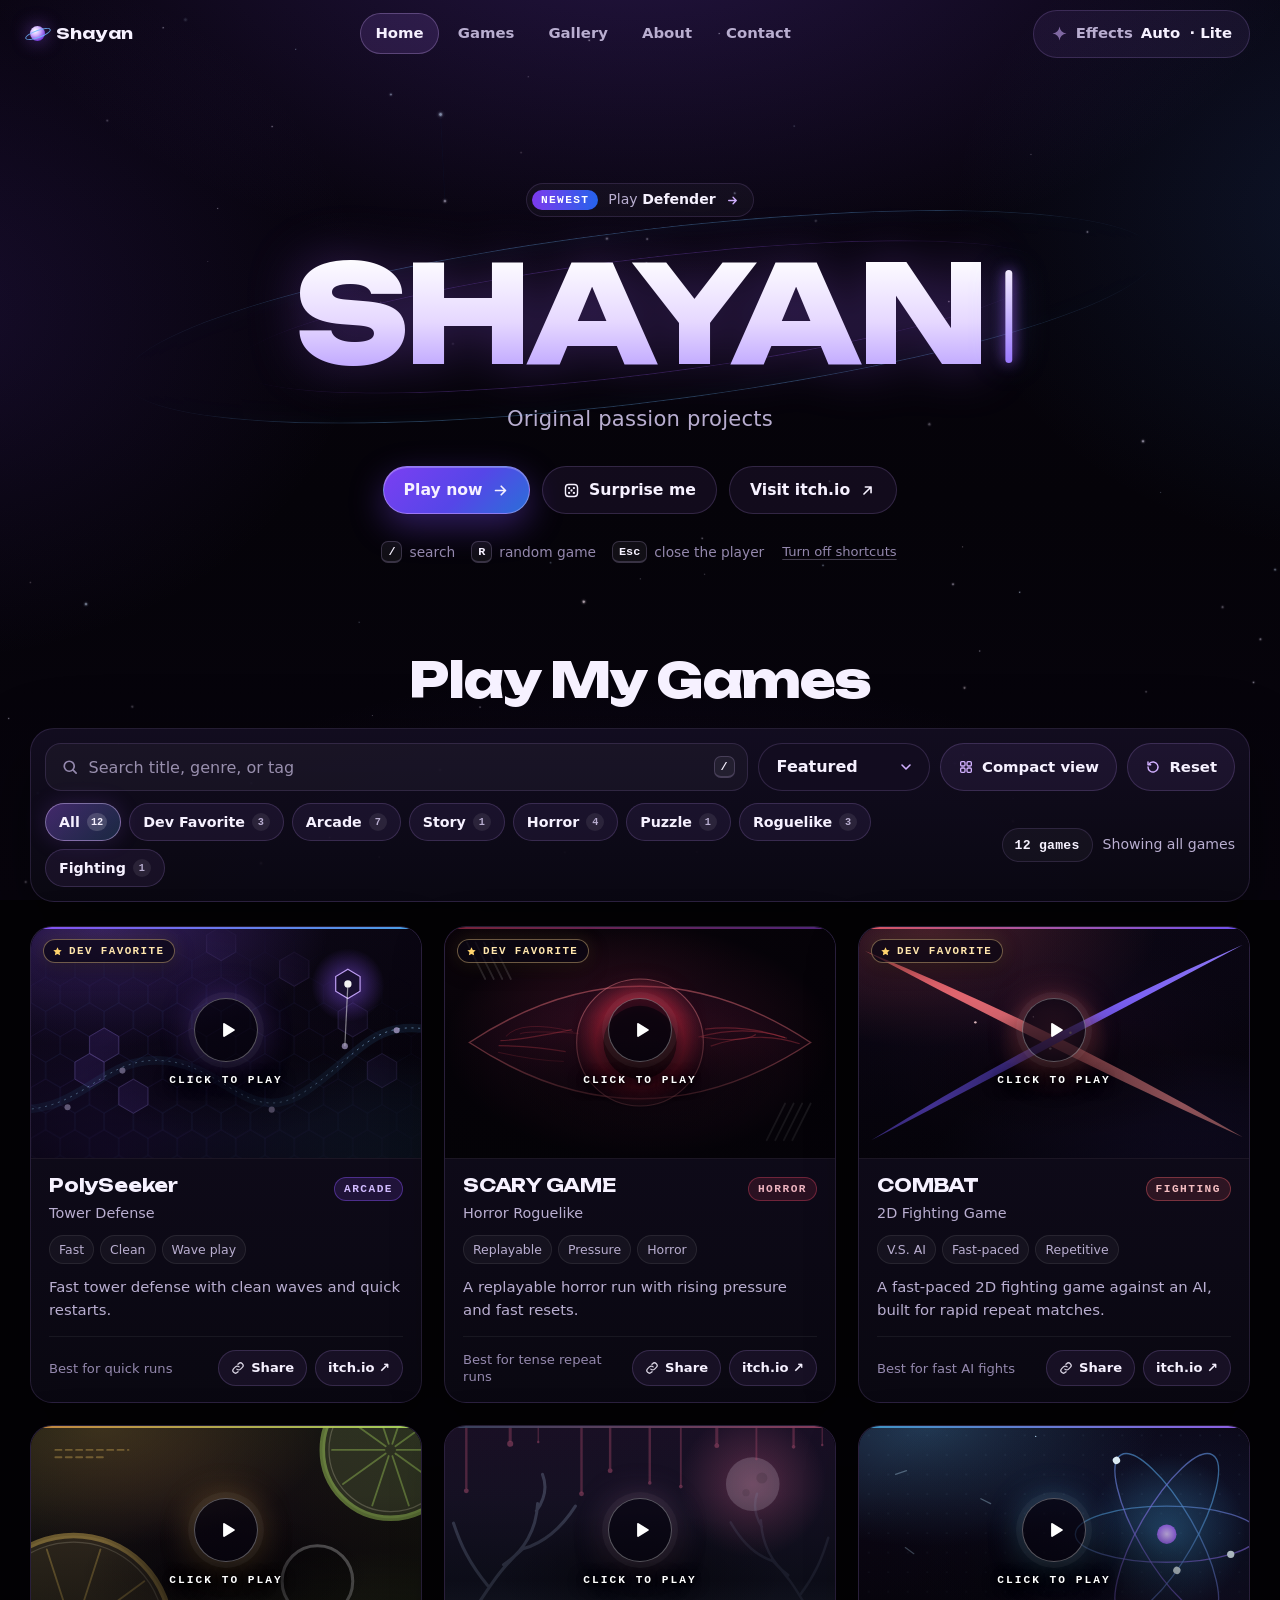
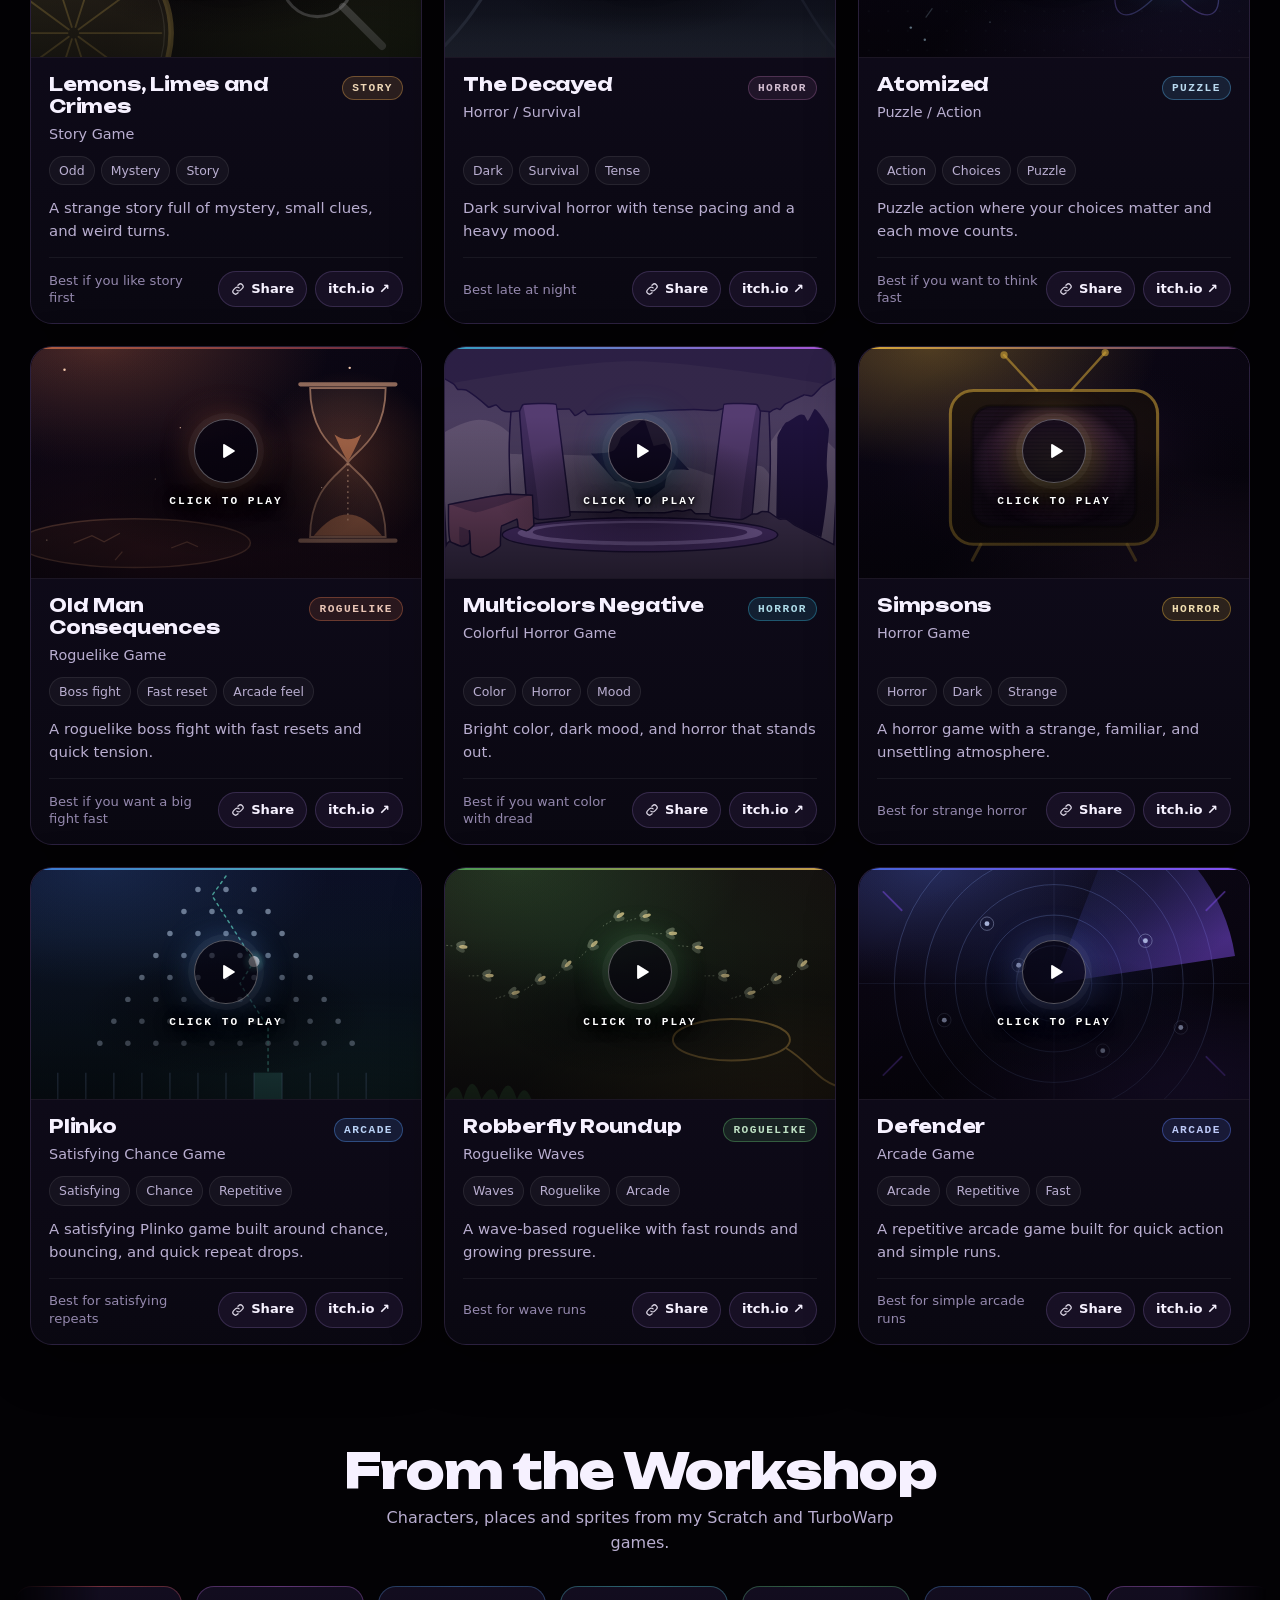
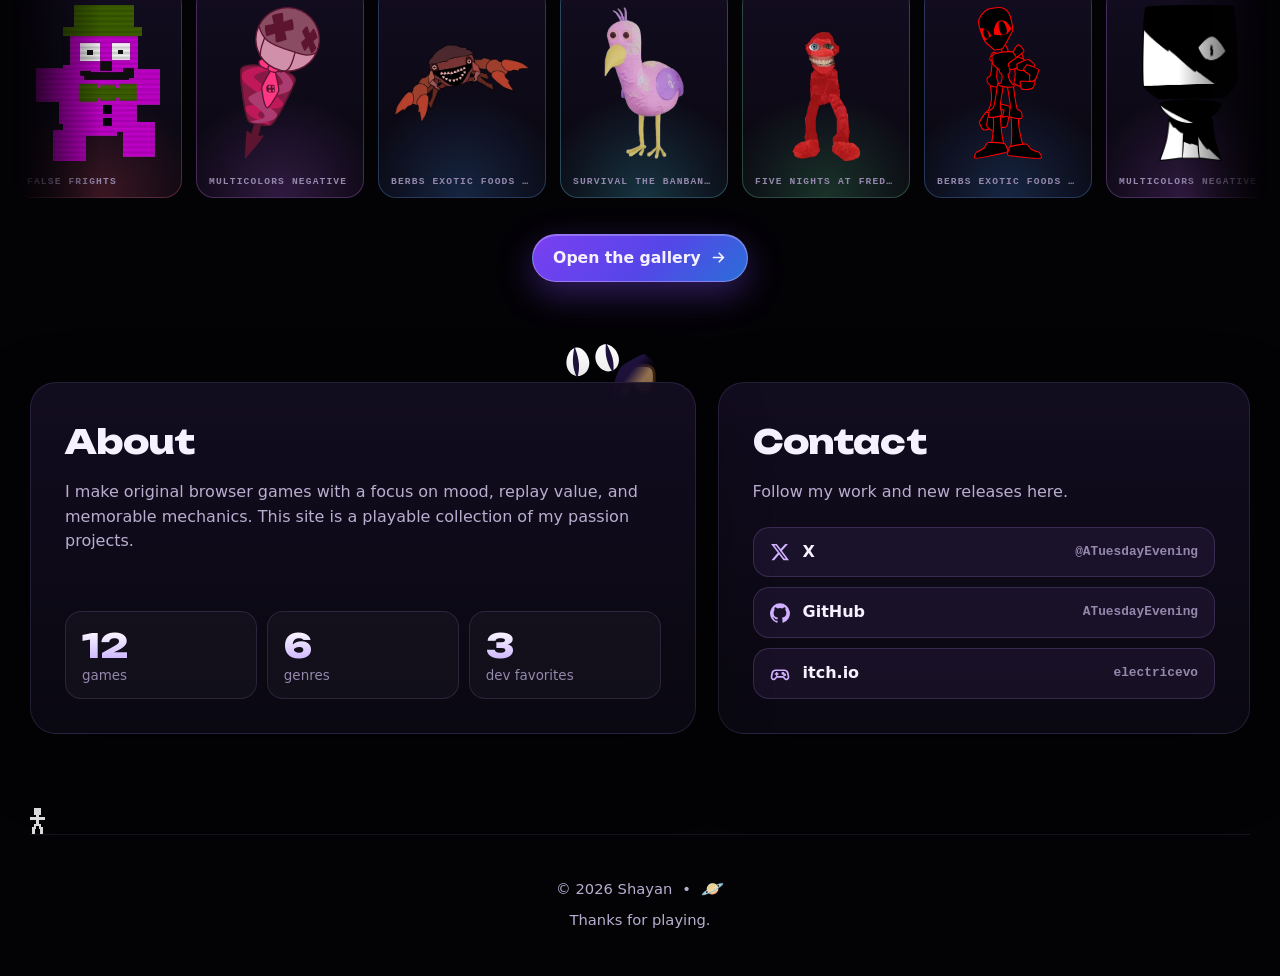
==== commit f1e5cf68: "Multicolors Negative cover fills the card edge to edge The room drawing fades out at its left, right" ====
--- a/index.html
+++ b/index.html
@@ -2732,7 +2732,7 @@
     #game-scary-game { --art: url("data:image/svg+xml,%3Csvg xmlns='http://www.w3.org/2000/svg' viewBox='0 0 640 380' preserveAspectRatio='xMidYMid slice'%3E%3Cdefs%3E%3CradialGradient id='iris'%3E%3Cstop offset='.45' stop-color='%23ff2e4d' stop-opacity='.15'/%3E%3Cstop offset='.7' stop-color='%23d4243f' stop-opacity='.55'/%3E%3Cstop offset='1' stop-color='%237e263c' stop-opacity='.2'/%3E%3C/radialGradient%3E%3CradialGradient id='white'%3E%3Cstop offset='0' stop-color='%235c1530' stop-opacity='.5'/%3E%3Cstop offset='1' stop-color='%232a0b20' stop-opacity='.3'/%3E%3C/radialGradient%3E%3CradialGradient id='bg'%3E%3Cstop offset='0' stop-color='%233a0e1f' stop-opacity='.4'/%3E%3Cstop offset='1' stop-color='%23050207' stop-opacity='.9'/%3E%3C/radialGradient%3E%3C/defs%3E%3Crect width='640' height='380' fill='url(%23bg)'/%3E%3Cpath d='M40 190 Q320 6 600 190 Q320 374 40 190Z' fill='url(%23white)' stroke='%23ff7a85' stroke-width='2.4' stroke-opacity='.45'/%3E%3Cpath d='M208 169 q -84 17 -117 18' fill='none' stroke='%23ff4d5e' stroke-width='2' opacity='.35'/%3E%3Cpath d='M416 181 q 78 -21 145 2' fill='none' stroke='%23ff4d5e' stroke-width='2' opacity='.35'/%3E%3Cpath d='M198 205 q -48 -9 -110 -10' fill='none' stroke='%23ff4d5e' stroke-width='2' opacity='.35'/%3E%3Cpath d='M427 168 q 63 -8 131 14' fill='none' stroke='%23ff4d5e' stroke-width='2' opacity='.35'/%3E%3Cpath d='M195 221 q -45 -1 -108 -15' fill='none' stroke='%23ff4d5e' stroke-width='1' opacity='.35'/%3E%3Cpath d='M420 181 q 72 10 90 -4' fill='none' stroke='%23ff4d5e' stroke-width='2' opacity='.35'/%3E%3Cpath d='M210 172 q -85 -20 -110 8' fill='none' stroke='%23ff4d5e' stroke-width='1' opacity='.35'/%3E%3Cpath d='M436 196 q 77 -27 146 -4' fill='none' stroke='%23ff4d5e' stroke-width='2' opacity='.35'/%3E%3Cpath d='M220 175 q -88 -5 -97 1' fill='none' stroke='%23ff4d5e' stroke-width='1' opacity='.35'/%3E%3Ccircle cx='320' cy='190' r='104' fill='url(%23iris)'/%3E%3Ccircle cx='320' cy='190' r='104' fill='none' stroke='%23ff8a94' stroke-width='2' opacity='.45'/%3E%3Ccircle cx='320' cy='190' r='60' fill='%23050207' opacity='.7'/%3E%3Cpath d='M36 26 l 30 60' stroke='%23fff' stroke-width='3' stroke-linecap='round' opacity='.14'/%3E%3Cpath d='M50 26 l 30 60' stroke='%23fff' stroke-width='3' stroke-linecap='round' opacity='.14'/%3E%3Cpath d='M64 26 l 30 60' stroke='%23fff' stroke-width='3' stroke-linecap='round' opacity='.14'/%3E%3Cpath d='M78 26 l 30 60' stroke='%23fff' stroke-width='3' stroke-linecap='round' opacity='.14'/%3E%3Cpath d='M600 290 l -30 60' stroke='%23fff' stroke-width='3' stroke-linecap='round' opacity='.14'/%3E%3Cpath d='M586 290 l -30 60' stroke='%23fff' stroke-width='3' stroke-linecap='round' opacity='.14'/%3E%3Cpath d='M572 290 l -30 60' stroke='%23fff' stroke-width='3' stroke-linecap='round' opacity='.14'/%3E%3Cpath d='M558 290 l -30 60' stroke='%23fff' stroke-width='3' stroke-linecap='round' opacity='.14'/%3E%3C/svg%3E"); }
     #game-combat { --art: url("data:image/svg+xml,%3Csvg xmlns='http://www.w3.org/2000/svg' viewBox='0 0 640 380' preserveAspectRatio='xMidYMid slice'%3E%3Cdefs%3E%3ClinearGradient id='s1' x1='0' y1='0' x2='1' y2='1'%3E%3Cstop offset='0' stop-color='%23e45b65'/%3E%3Cstop offset='1' stop-color='%23ff9aa2'/%3E%3C/linearGradient%3E%3ClinearGradient id='s2' x1='0' y1='0' x2='1' y2='-1'%3E%3Cstop offset='0' stop-color='%237456ff'/%3E%3Cstop offset='1' stop-color='%23b3a4ff'/%3E%3C/linearGradient%3E%3CradialGradient id='gl'%3E%3Cstop offset='0' stop-color='%23ff6d78' stop-opacity='0.4'/%3E%3Cstop offset='1' stop-color='%23ff6d78' stop-opacity='0'/%3E%3C/radialGradient%3E%3CradialGradient id='bg'%3E%3Cstop offset='0' stop-color='%232a0f2e' stop-opacity='.5'/%3E%3Cstop offset='1' stop-color='%230a0716' stop-opacity='.2'/%3E%3C/radialGradient%3E%3C/defs%3E%3Crect width='640' height='380' fill='url(%23bg)'/%3E%3Cpath d='M10 40 Q330 170 630 345 Q320 205 10 40Z' fill='url(%23s1)'/%3E%3Cpath d='M630 30 Q300 175 20 350 Q310 200 630 30Z' fill='url(%23s2)'/%3E%3Cline x1='401' y1='192' x2='451' y2='194' stroke='%23fff' stroke-width='3' stroke-linecap='round' opacity='0'/%3E%3Cline x1='395' y1='216' x2='440' y2='231' stroke='%23fff' stroke-width='1' stroke-linecap='round' opacity='0'/%3E%3Cline x1='383' y1='231' x2='442' y2='270' stroke='%23fff' stroke-width='2' stroke-linecap='round' opacity='0'/%3E%3Cline x1='365' y1='254' x2='400' y2='304' stroke='%23fff' stroke-width='3' stroke-linecap='round' opacity='0'/%3E%3Cline x1='344' y1='264' x2='371' y2='350' stroke='%23fff' stroke-width='2' stroke-linecap='round' opacity='0'/%3E%3Cline x1='327' y1='273' x2='333' y2='339' stroke='%23fff' stroke-width='2' stroke-linecap='round' opacity='0'/%3E%3Cline x1='306' y1='271' x2='298' y2='315' stroke='%23fff' stroke-width='2' stroke-linecap='round' opacity='0'/%3E%3Cline x1='283' y1='264' x2='260' y2='312' stroke='%23fff' stroke-width='2' stroke-linecap='round' opacity='0'/%3E%3Cline x1='262' y1='244' x2='217' y2='286' stroke='%23fff' stroke-width='2' stroke-linecap='round' opacity='0'/%3E%3Cline x1='256' y1='229' x2='221' y2='251' stroke='%23fff' stroke-width='3' stroke-linecap='round' opacity='0'/%3E%3Cline x1='244' y1='211' x2='204' y2='223' stroke='%23fff' stroke-width='2' stroke-linecap='round' opacity='0'/%3E%3Cline x1='244' y1='184' x2='190' y2='179' stroke='%23fff' stroke-width='2' stroke-linecap='round' opacity='0'/%3E%3Cline x1='244' y1='164' x2='205' y2='150' stroke='%23fff' stroke-width='2' stroke-linecap='round' opacity='0'/%3E%3Cline x1='253' y1='140' x2='168' y2='77' stroke='%23fff' stroke-width='1' stroke-linecap='round' opacity='0'/%3E%3Cline x1='270' y1='130' x2='246' y2='102' stroke='%23fff' stroke-width='2' stroke-linecap='round' opacity='0'/%3E%3Cline x1='295' y1='118' x2='270' y2='46' stroke='%23fff' stroke-width='3' stroke-linecap='round' opacity='0'/%3E%3Cline x1='315' y1='107' x2='313' y2='74' stroke='%23fff' stroke-width='2' stroke-linecap='round' opacity='0'/%3E%3Cline x1='335' y1='108' x2='345' y2='56' stroke='%23fff' stroke-width='1' stroke-linecap='round' opacity='0'/%3E%3Cline x1='353' y1='122' x2='391' y2='43' stroke='%23fff' stroke-width='2' stroke-linecap='round' opacity='0'/%3E%3Cline x1='375' y1='138' x2='402' y2='112' stroke='%23fff' stroke-width='3' stroke-linecap='round' opacity='0'/%3E%3Cline x1='387' y1='151' x2='457' y2='110' stroke='%23fff' stroke-width='2' stroke-linecap='round' opacity='0'/%3E%3Cline x1='398' y1='173' x2='442' y2='163' stroke='%23fff' stroke-width='1' stroke-linecap='round' opacity='0'/%3E%3Ccircle cx='320' cy='190' r='90' fill='url(%23gl)'/%3E%3Ccircle cx='248' cy='114' r='1' fill='%23ffd4d8' opacity='0'/%3E%3Ccircle cx='286' cy='148' r='1' fill='%23ffd4d8' opacity='1'/%3E%3Ccircle cx='233' cy='259' r='1' fill='%23ffd4d8' opacity='0'/%3E%3Ccircle cx='216' cy='280' r='2' fill='%23ffd4d8' opacity='0'/%3E%3Ccircle cx='439' cy='221' r='2' fill='%23ffd4d8' opacity='0'/%3E%3Ccircle cx='191' cy='157' r='2' fill='%23ffd4d8' opacity='1'/%3E%3Ccircle cx='314' cy='200' r='2' fill='%23ffd4d8' opacity='1'/%3E%3Ccircle cx='309' cy='93' r='2' fill='%23ffd4d8' opacity='0'/%3E%3Ccircle cx='348' cy='97' r='1' fill='%23ffd4d8' opacity='0'/%3E%3Ccircle cx='347' cy='174' r='2' fill='%23ffd4d8' opacity='1'/%3E%3Ccircle cx='350' cy='254' r='1' fill='%23ffd4d8' opacity='0'/%3E%3Ccircle cx='394' cy='105' r='1' fill='%23ffd4d8' opacity='0'/%3E%3C/svg%3E"); }
     #game-old-man-consequences { --art: url("data:image/svg+xml,%3Csvg xmlns='http://www.w3.org/2000/svg' viewBox='0 0 640 380' preserveAspectRatio='xMidYMid slice'%3E%3Cdefs%3E%3CradialGradient id='gl'%3E%3Cstop offset='0' stop-color='%23b66142' stop-opacity='0.35'/%3E%3Cstop offset='1' stop-color='%23b66142' stop-opacity='0'/%3E%3C/radialGradient%3E%3CradialGradient id='bg' cx='.3' cy='.9' r='.9'%3E%3Cstop offset='0' stop-color='%233a1420' stop-opacity='.6'/%3E%3Cstop offset='1' stop-color='%230a0716' stop-opacity='0'/%3E%3C/radialGradient%3E%3C/defs%3E%3Crect width='640' height='380' fill='url(%23bg)'/%3E%3Cellipse cx='170' cy='322' rx='190' ry='40' fill='%23b66142' fill-opacity='.12' stroke='%23e09a73' stroke-width='2.4' stroke-opacity='.4'/%3E%3Cpath d='M70 322 l30 -12 l20 10 l26 -14 M230 330 l26 -10 l18 8 M150 336 l-12 14' fill='none' stroke='%23e09a73' stroke-width='2' opacity='.4'/%3E%3Cg transform='translate(520 190)'%3E%3Ccircle r='150' fill='url(%23gl)'/%3E%3Cpath d='M-78 -128 H78 M-78 128 H78' stroke='%23f0b28f' stroke-width='7' stroke-linecap='round' opacity='.6'/%3E%3Cpath d='M-62 -122 C -62 -40, -12 -18, 0 0 C 12 -18, 62 -40, 62 -122Z M-62 122 C -62 40, -12 18, 0 0 C 12 18, 62 40, 62 122Z' fill='%23f0b28f' fill-opacity='.08' stroke='%23f0b28f' stroke-width='3' stroke-opacity='.55'/%3E%3Cpath d='M-22 -46 Q0 -30 22 -46 Q8 -14 0 -2 Q-8 -14 -22 -46Z' fill='%23e08a5e' opacity='.7'/%3E%3Cpath d='M-56 120 Q0 50 56 120Z' fill='%23e08a5e' opacity='.6'/%3E%3Cpath d='M0 2 V96' stroke='%23ffc9a6' stroke-width='2' stroke-dasharray='3 6' opacity='.8'/%3E%3C/g%3E%3Ccircle cx='153' cy='36' r='2' fill='%23ffd2b5' opacity='0'/%3E%3Ccircle cx='245' cy='133' r='1' fill='%23ffd2b5' opacity='1'/%3E%3Ccircle cx='55' cy='38' r='2' fill='%23ffd2b5' opacity='1'/%3E%3Ccircle cx='260' cy='172' r='1' fill='%23ffd2b5' opacity='0'/%3E%3Ccircle cx='55' cy='170' r='1' fill='%23ffd2b5' opacity='0'/%3E%3Ccircle cx='477' cy='231' r='1' fill='%23ffd2b5' opacity='1'/%3E%3Ccircle cx='44' cy='92' r='1' fill='%23ffd2b5' opacity='0'/%3E%3Ccircle cx='475' cy='262' r='2' fill='%23ffd2b5' opacity='0'/%3E%3Ccircle cx='26' cy='317' r='1' fill='%23ffd2b5' opacity='1'/%3E%3Ccircle cx='204' cy='217' r='1' fill='%23ffd2b5' opacity='1'/%3E%3Ccircle cx='523' cy='35' r='2' fill='%23ffd2b5' opacity='1'/%3E%3Ccircle cx='331' cy='59' r='2' fill='%23ffd2b5' opacity='0'/%3E%3C/svg%3E"); }
-    #game-multicolors-negative { --art: url("assets/art/multicolors-negative/room-0.svg"); }
+    #game-multicolors-negative { --art: url("assets/art/multicolors-negative/room-0-cover.svg"); }
     #game-simpsons { --art: url("data:image/svg+xml,%3Csvg xmlns='http://www.w3.org/2000/svg' viewBox='0 0 640 380' preserveAspectRatio='xMidYMid slice'%3E%3Cdefs%3E%3Cpattern id='sl' width='6' height='6' patternUnits='userSpaceOnUse'%3E%3Crect width='6' height='2' fill='%23000' opacity='.28'/%3E%3C/pattern%3E%3CradialGradient id='scr'%3E%3Cstop offset='0' stop-color='%23f7e08a' stop-opacity='.32'/%3E%3Cstop offset='.7' stop-color='%236b3b75' stop-opacity='.35'/%3E%3Cstop offset='1' stop-color='%231a0d22' stop-opacity='.7'/%3E%3C/radialGradient%3E%3CradialGradient id='bg'%3E%3Cstop offset='0' stop-color='%236b3b75' stop-opacity='.4'/%3E%3Cstop offset='1' stop-color='%230a0716' stop-opacity='0'/%3E%3C/radialGradient%3E%3C/defs%3E%3Crect width='640' height='380' fill='url(%23bg)'/%3E%3Cpath d='M292 72 L238 14 M348 72 L404 10' stroke='%23ddad3a' stroke-width='4' stroke-linecap='round' opacity='.55'/%3E%3Ccircle cx='238' cy='14' r='6' fill='%23ddad3a' opacity='.6'/%3E%3Ccircle cx='404' cy='10' r='6' fill='%23ddad3a' opacity='.6'/%3E%3Crect x='150' y='72' width='340' height='252' rx='38' fill='%231a1208' fill-opacity='.6' stroke='%23ddad3a' stroke-width='5' stroke-opacity='.55'/%3E%3Crect x='186' y='98' width='268' height='196' rx='30' fill='url(%23scr)'/%3E%3Crect x='256' y='252' width='5' height='2' fill='%23fff' opacity='0'/%3E%3Crect x='373' y='164' width='7' height='2' fill='%23fff' opacity='0'/%3E%3Crect x='235' y='205' width='6' height='2' fill='%23fff' opacity='0'/%3E%3Crect x='251' y='116' width='8' height='2' fill='%23fff' opacity='0'/%3E%3Crect x='273' y='207' width='5' height='2' fill='%23fff' opacity='0'/%3E%3Crect x='264' y='124' width='8' height='2' fill='%23fff' opacity='0'/%3E%3Crect x='198' y='244' width='3' height='2' fill='%23fff' opacity='0'/%3E%3Crect x='251' y='217' width='4' height='2' fill='%23fff' opacity='0'/%3E%3Crect x='381' y='227' width='7' height='2' fill='%23fff' opacity='0'/%3E%3Crect x='238' y='130' width='4' height='2' fill='%23fff' opacity='0'/%3E%3Crect x='364' y='142' width='3' height='2' fill='%23fff' opacity='0'/%3E%3Crect x='283' y='131' width='8' height='2' fill='%23fff' opacity='0'/%3E%3Crect x='285' y='201' width='5' height='2' fill='%23fff' opacity='0'/%3E%3Crect x='384' y='237' width='6' height='2' fill='%23fff' opacity='0'/%3E%3Crect x='401' y='118' width='4' height='2' fill='%23fff' opacity='0'/%3E%3Crect x='236' y='166' width='3' height='2' fill='%23fff' opacity='0'/%3E%3Crect x='441' y='188' width='6' height='2' fill='%23fff' opacity='0'/%3E%3Crect x='289' y='201' width='4' height='2' fill='%23fff' opacity='0'/%3E%3Crect x='273' y='214' width='9' height='2' fill='%23fff' opacity='0'/%3E%3Crect x='409' y='253' width='2' height='2' fill='%23fff' opacity='0'/%3E%3Crect x='402' y='256' width='6' height='2' fill='%23fff' opacity='0'/%3E%3Crect x='359' y='216' width='3' height='2' fill='%23fff' opacity='0'/%3E%3Crect x='316' y='120' width='3' height='2' fill='%23fff' opacity='0'/%3E%3Crect x='345' y='133' width='4' height='2' fill='%23fff' opacity='0'/%3E%3Crect x='379' y='128' width='9' height='2' fill='%23fff' opacity='0'/%3E%3Crect x='411' y='205' width='6' height='2' fill='%23fff' opacity='0'/%3E%3Crect x='327' y='271' width='5' height='2' fill='%23fff' opacity='0'/%3E%3Crect x='399' y='269' width='3' height='2' fill='%23fff' opacity='0'/%3E%3Crect x='329' y='278' width='4' height='2' fill='%23fff' opacity='0'/%3E%3Crect x='241' y='186' width='7' height='2' fill='%23fff' opacity='0'/%3E%3Crect x='382' y='235' width='9' height='2' fill='%23fff' opacity='0'/%3E%3Crect x='326' y='240' width='7' height='2' fill='%23fff' opacity='0'/%3E%3Crect x='282' y='137' width='5' height='2' fill='%23fff' opacity='0'/%3E%3Crect x='203' y='110' width='2' height='2' fill='%23fff' opacity='0'/%3E%3Crect x='418' y='166' width='3' height='2' fill='%23fff' opacity='0'/%3E%3Crect x='350' y='191' width='4' height='2' fill='%23fff' opacity='0'/%3E%3Crect x='412' y='268' width='9' height='2' fill='%23fff' opacity='0'/%3E%3Crect x='289' y='227' width='5' height='2' fill='%23fff' opacity='0'/%3E%3Crect x='312' y='273' width='3' height='2' fill='%23fff' opacity='0'/%3E%3Crect x='254' y='121' width='5' height='2' fill='%23fff' opacity='0'/%3E%3Crect x='379' y='215' width='2' height='2' fill='%23fff' opacity='0'/%3E%3Crect x='211' y='202' width='6' height='2' fill='%23fff' opacity='0'/%3E%3Crect x='206' y='115' width='7' height='2' fill='%23fff' opacity='0'/%3E%3Crect x='442' y='260' width='4' height='2' fill='%23fff' opacity='0'/%3E%3Crect x='394' y='138' width='4' height='2' fill='%23fff' opacity='0'/%3E%3Crect x='221' y='200' width='3' height='2' fill='%23fff' opacity='0'/%3E%3Crect x='186' y='98' width='268' height='196' rx='30' fill='url(%23sl)'/%3E%3Crect x='186' y='98' width='268' height='196' rx='30' fill='none' stroke='%23000' stroke-width='6' opacity='.35'/%3E%3Cpath d='M200 324 l-14 26 M440 324 l14 26' stroke='%23ddad3a' stroke-width='5' stroke-linecap='round' opacity='.45'/%3E%3C/svg%3E"); }
     #game-plinko { --art: url("data:image/svg+xml,%3Csvg xmlns='http://www.w3.org/2000/svg' viewBox='0 0 640 380' preserveAspectRatio='xMidYMid slice'%3E%3Cdefs%3E%3Ccircle id='pg' r='4.5' fill='%23cfe6ff' opacity='.5'/%3E%3CradialGradient id='gl'%3E%3Cstop offset='0' stop-color='%2359c7b6' stop-opacity='0.6'/%3E%3Cstop offset='1' stop-color='%2359c7b6' stop-opacity='0'/%3E%3C/radialGradient%3E%3ClinearGradient id='bg' x1='0' y1='0' x2='0' y2='1'%3E%3Cstop offset='0' stop-color='%230d1a3a' stop-opacity='.5'/%3E%3Cstop offset='1' stop-color='%230b2a2a' stop-opacity='.5'/%3E%3C/linearGradient%3E%3C/defs%3E%3Crect width='640' height='380' fill='url(%23bg)'/%3E%3Cuse href='%23pg' x='274' y='36'/%3E%3Cuse href='%23pg' x='320' y='36'/%3E%3Cuse href='%23pg' x='366' y='36'/%3E%3Cuse href='%23pg' x='251' y='72'/%3E%3Cuse href='%23pg' x='297' y='72'/%3E%3Cuse href='%23pg' x='343' y='72'/%3E%3Cuse href='%23pg' x='389' y='72'/%3E%3Cuse href='%23pg' x='228' y='108'/%3E%3Cuse href='%23pg' x='274' y='108'/%3E%3Cuse href='%23pg' x='320' y='108'/%3E%3Cuse href='%23pg' x='366' y='108'/%3E%3Cuse href='%23pg' x='412' y='108'/%3E%3Cuse href='%23pg' x='205' y='144'/%3E%3Cuse href='%23pg' x='251' y='144'/%3E%3Cuse href='%23pg' x='297' y='144'/%3E%3Cuse href='%23pg' x='343' y='144'/%3E%3Cuse href='%23pg' x='389' y='144'/%3E%3Cuse href='%23pg' x='435' y='144'/%3E%3Cuse href='%23pg' x='182' y='180'/%3E%3Cuse href='%23pg' x='228' y='180'/%3E%3Cuse href='%23pg' x='274' y='180'/%3E%3Cuse href='%23pg' x='320' y='180'/%3E%3Cuse href='%23pg' x='366' y='180'/%3E%3Cuse href='%23pg' x='412' y='180'/%3E%3Cuse href='%23pg' x='458' y='180'/%3E%3Cuse href='%23pg' x='159' y='216'/%3E%3Cuse href='%23pg' x='205' y='216'/%3E%3Cuse href='%23pg' x='251' y='216'/%3E%3Cuse href='%23pg' x='297' y='216'/%3E%3Cuse href='%23pg' x='343' y='216'/%3E%3Cuse href='%23pg' x='389' y='216'/%3E%3Cuse href='%23pg' x='435' y='216'/%3E%3Cuse href='%23pg' x='481' y='216'/%3E%3Cuse href='%23pg' x='136' y='252'/%3E%3Cuse href='%23pg' x='182' y='252'/%3E%3Cuse href='%23pg' x='228' y='252'/%3E%3Cuse href='%23pg' x='274' y='252'/%3E%3Cuse href='%23pg' x='320' y='252'/%3E%3Cuse href='%23pg' x='366' y='252'/%3E%3Cuse href='%23pg' x='412' y='252'/%3E%3Cuse href='%23pg' x='458' y='252'/%3E%3Cuse href='%23pg' x='504' y='252'/%3E%3Cuse href='%23pg' x='113' y='288'/%3E%3Cuse href='%23pg' x='159' y='288'/%3E%3Cuse href='%23pg' x='205' y='288'/%3E%3Cuse href='%23pg' x='251' y='288'/%3E%3Cuse href='%23pg' x='297' y='288'/%3E%3Cuse href='%23pg' x='343' y='288'/%3E%3Cuse href='%23pg' x='389' y='288'/%3E%3Cuse href='%23pg' x='435' y='288'/%3E%3Cuse href='%23pg' x='481' y='288'/%3E%3Cuse href='%23pg' x='527' y='288'/%3E%3Cline x1='44' y1='336' x2='44' y2='380' stroke='%239fc4ff' stroke-width='2' opacity='.35'/%3E%3Cline x1='90' y1='336' x2='90' y2='380' stroke='%239fc4ff' stroke-width='2' opacity='.35'/%3E%3Cline x1='136' y1='336' x2='136' y2='380' stroke='%239fc4ff' stroke-width='2' opacity='.35'/%3E%3Cline x1='182' y1='336' x2='182' y2='380' stroke='%239fc4ff' stroke-width='2' opacity='.35'/%3E%3Cline x1='228' y1='336' x2='228' y2='380' stroke='%239fc4ff' stroke-width='2' opacity='.35'/%3E%3Cline x1='274' y1='336' x2='274' y2='380' stroke='%239fc4ff' stroke-width='2' opacity='.35'/%3E%3Cline x1='320' y1='336' x2='320' y2='380' stroke='%239fc4ff' stroke-width='2' opacity='.35'/%3E%3Cline x1='366' y1='336' x2='366' y2='380' stroke='%239fc4ff' stroke-width='2' opacity='.35'/%3E%3Cline x1='412' y1='336' x2='412' y2='380' stroke='%239fc4ff' stroke-width='2' opacity='.35'/%3E%3Cline x1='458' y1='336' x2='458' y2='380' stroke='%239fc4ff' stroke-width='2' opacity='.35'/%3E%3Cline x1='504' y1='336' x2='504' y2='380' stroke='%239fc4ff' stroke-width='2' opacity='.35'/%3E%3Cline x1='550' y1='336' x2='550' y2='380' stroke='%239fc4ff' stroke-width='2' opacity='.35'/%3E%3Crect x='366' y='336' width='46' height='44' fill='%2359c7b6' opacity='.35'/%3E%3Cpath d='M320 14 L297 46 L320 82 L343 118 L366 154 L343 190 L366 226 L389 262 L389 336' fill='none' stroke='%2359c7b6' stroke-width='2.4' stroke-dasharray='4 7' stroke-linecap='round' opacity='.8'/%3E%3Ccircle cx='366' cy='154' r='20' fill='url(%23gl)'/%3E%3Ccircle cx='366' cy='154' r='9' fill='%23fff' opacity='.9'/%3E%3C/svg%3E"); }
     #game-robberfly-roundup { --art: url("data:image/svg+xml,%3Csvg xmlns='http://www.w3.org/2000/svg' viewBox='0 0 640 380' preserveAspectRatio='xMidYMid slice'%3E%3Cdefs%3E%3Cg id='fl'%3E%3Cpath d='M-18 0h-16' stroke='%23e8f5d0' stroke-width='1.4' stroke-dasharray='3 4' opacity='.35'/%3E%3Cellipse cx='-2' cy='-6' rx='8' ry='4' fill='%23e8f5d0' opacity='.3' transform='rotate(-25)'/%3E%3Cellipse cx='-2' cy='6' rx='8' ry='4' fill='%23e8f5d0' opacity='.22' transform='rotate(25)'/%3E%3Cellipse rx='7' ry='3' fill='%23f2dc9b' opacity='.75'/%3E%3C/g%3E%3CradialGradient id='bg' cx='.4' cy='.4' r='.9'%3E%3Cstop offset='0' stop-color='%231f3a1c' stop-opacity='.55'/%3E%3Cstop offset='1' stop-color='%232a2208' stop-opacity='.35'/%3E%3C/radialGradient%3E%3C/defs%3E%3Crect width='640' height='380' fill='url(%23bg)'/%3E%3Cuse href='%23fl' transform='translate(30 130) rotate(5)'/%3E%3Cuse href='%23fl' transform='translate(73 177) rotate(-1)'/%3E%3Cuse href='%23fl' transform='translate(116 205) rotate(-16)'/%3E%3Cuse href='%23fl' transform='translate(159 182) rotate(-33)'/%3E%3Cuse href='%23fl' transform='translate(202 158) rotate(-44)'/%3E%3Cuse href='%23fl' transform='translate(245 125) rotate(-43)'/%3E%3Cuse href='%23fl' transform='translate(288 78) rotate(-32)'/%3E%3Cuse href='%23fl' transform='translate(331 79) rotate(-15)'/%3E%3Cuse href='%23fl' transform='translate(374 108) rotate(-1)'/%3E%3Cuse href='%23fl' transform='translate(417 131) rotate(5)'/%3E%3Cuse href='%23fl' transform='translate(460 177) rotate(-1)'/%3E%3Cuse href='%23fl' transform='translate(503 205) rotate(-16)'/%3E%3Cuse href='%23fl' transform='translate(546 181) rotate(-33)'/%3E%3Cuse href='%23fl' transform='translate(589 157) rotate(-44)'/%3E%3Cellipse cx='470' cy='282' rx='96' ry='34' fill='none' stroke='%23d1a44e' stroke-width='3.2' opacity='.6'/%3E%3Cpath d='M560 296 C 600 320, 610 350, 650 360' fill='none' stroke='%23d1a44e' stroke-width='3.2' opacity='.6'/%3E%3Cpath d='M0 380 q 20 -40 30 0 q 14 -52 30 0 q 18 -34 28 0 q 16 -46 30 0 q 12 -30 24 0' fill='%234c9e58' opacity='.3'/%3E%3C/svg%3E"); }
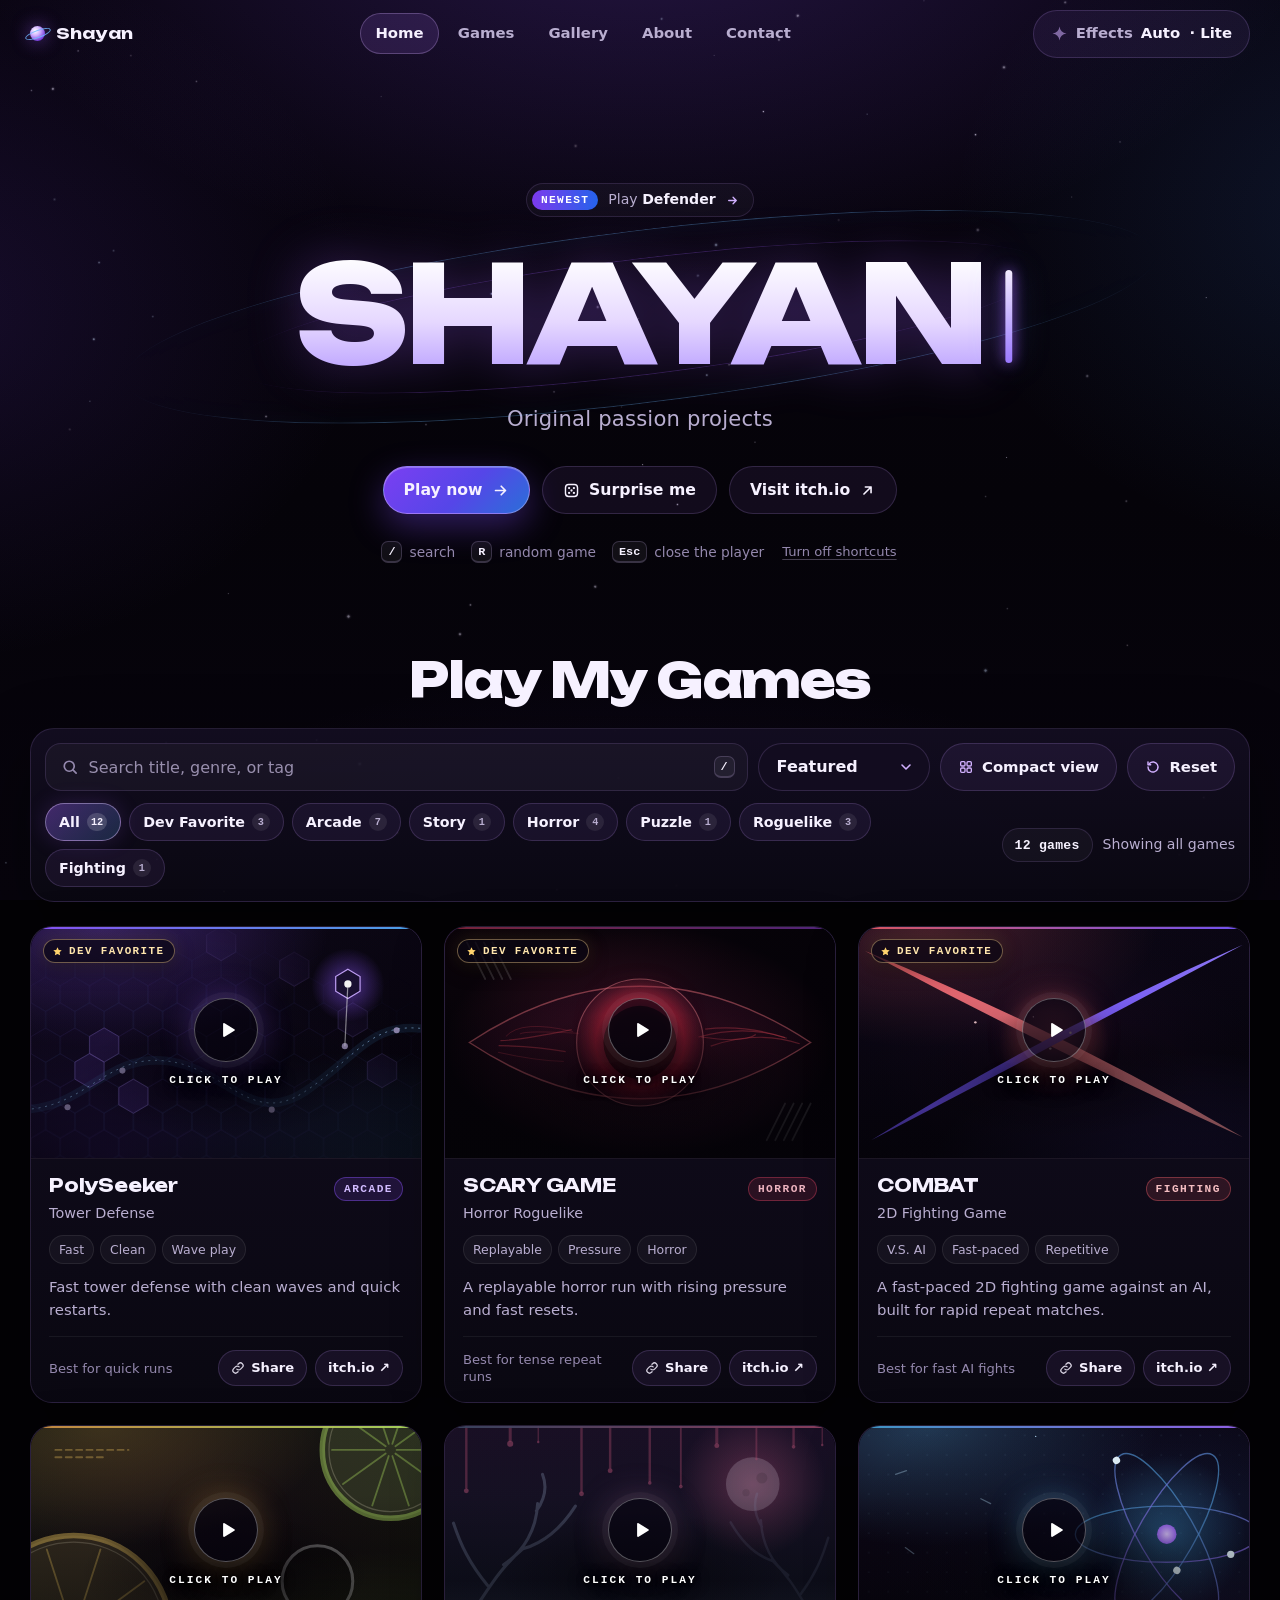
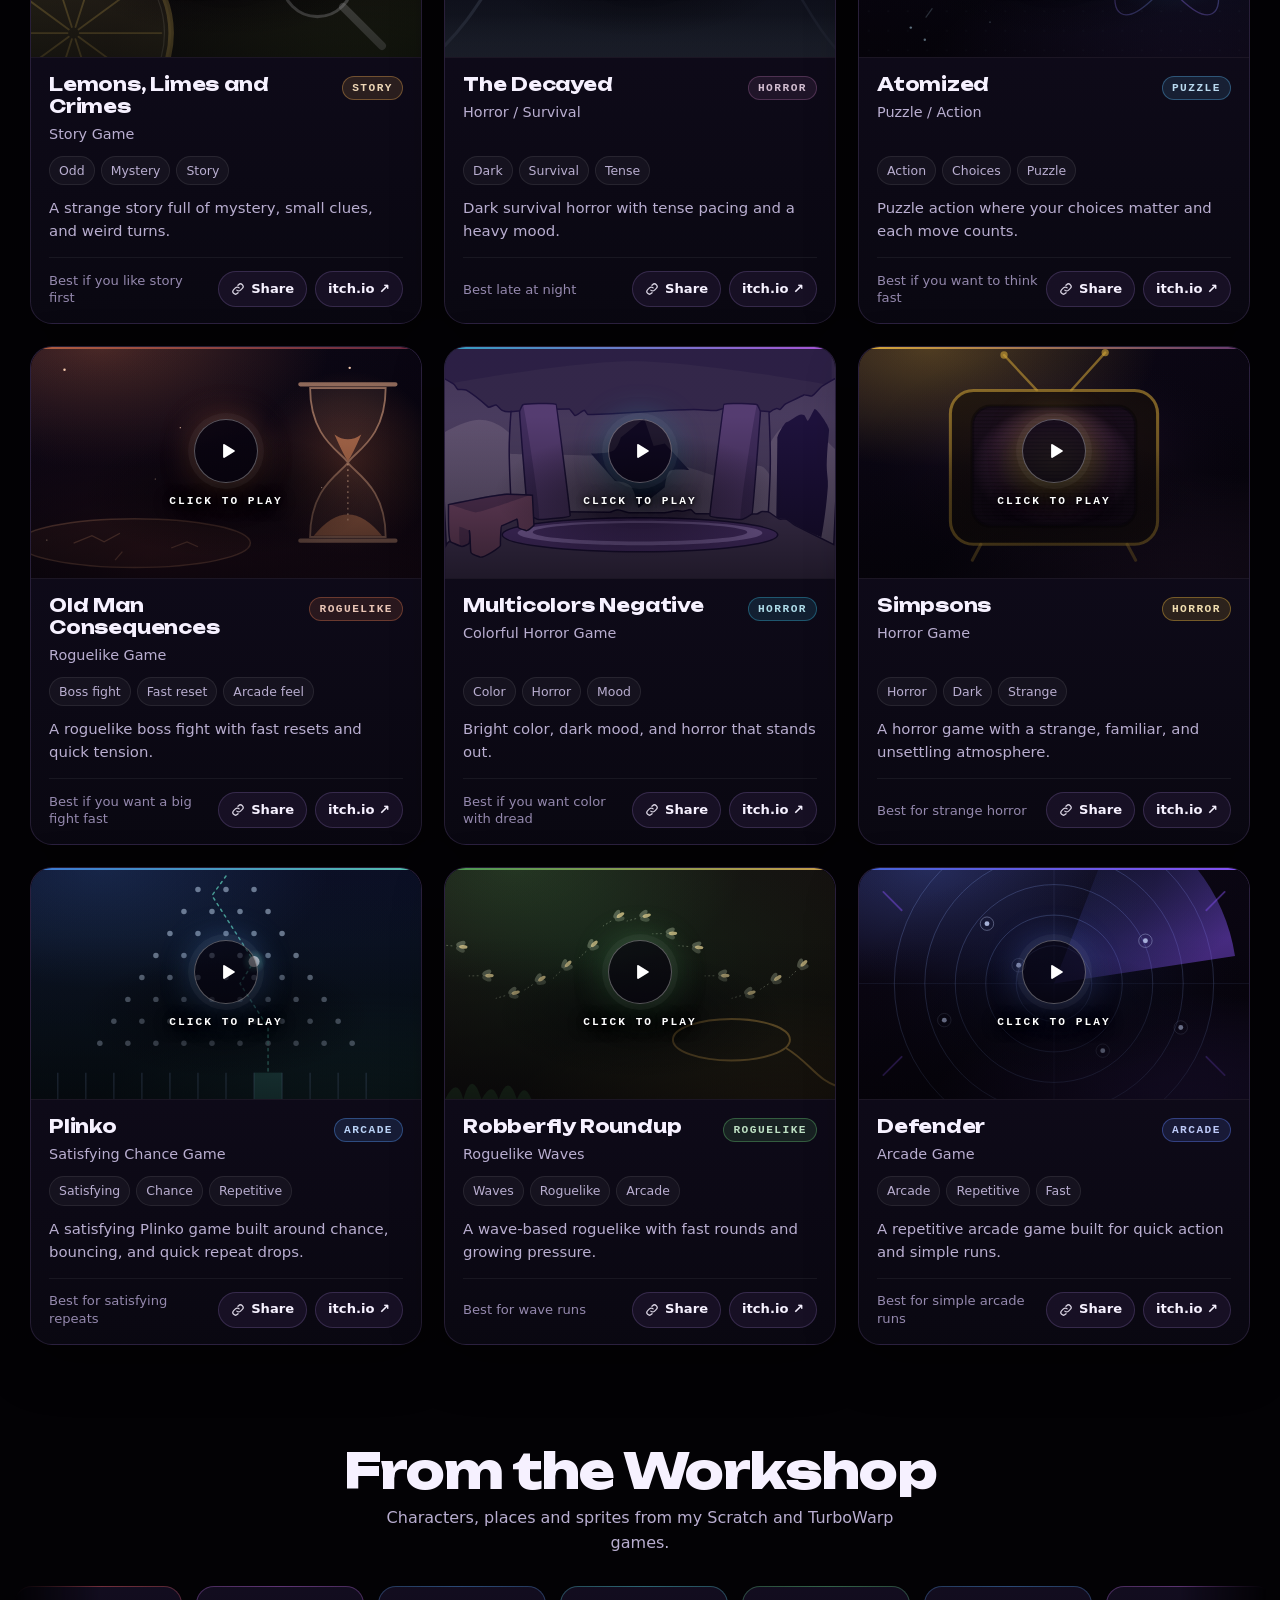
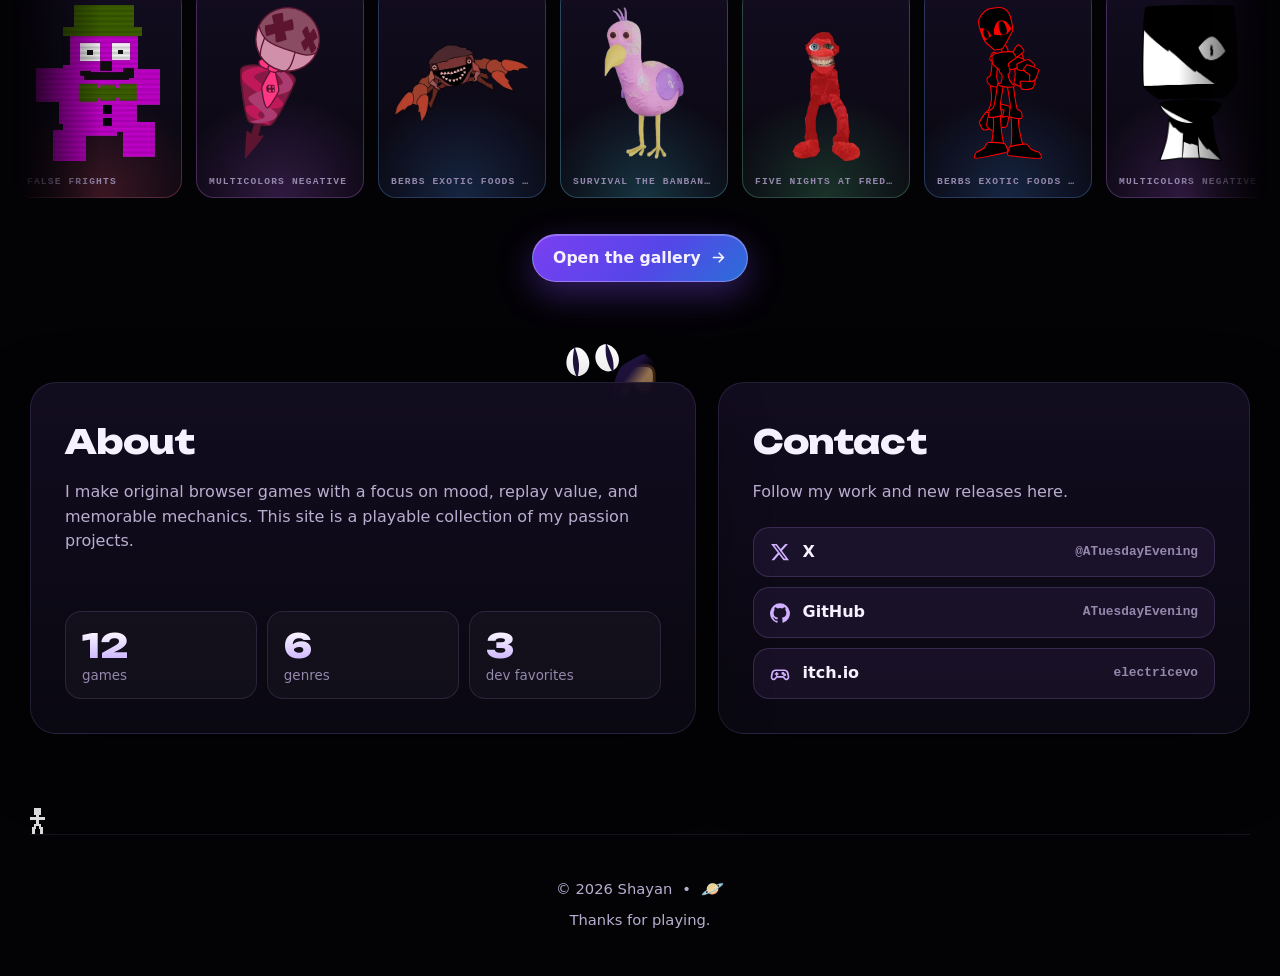
==== commit 784fd8ec: "Workshop strip: mouse clicks open the right card again Keyboard mode (strip stops and scrolls with T" ====
--- a/index.html
+++ b/index.html
@@ -1983,8 +1983,8 @@
       animation-play-state: running;
     }
 
-    .marquee.in-view:hover .marquee-track,
-    .marquee.in-view:focus-within .marquee-track {
+    /* Keyboard focus is handled by .is-keyboard below, so focus left behind by a mouse click doesn't freeze the strip. */
+    .marquee.in-view:hover .marquee-track {
       animation-play-state: paused;
     }
 
@@ -4003,7 +4003,11 @@
 
     const marquee = document.querySelector('.marquee');
     if (marquee) {
+      // Keyboard focus stops the strip so Tab can walk through it. Focus from a mouse click must not,
+      // or the strip would jump under the pointer between mousedown and mouseup.
+      const keyboardFocus = (element) => { try { return element.matches(':focus-visible'); } catch { return true; } };
       marquee.addEventListener('focusin', (event) => {
+        if (!keyboardFocus(event.target)) return;
         marquee.classList.add('is-keyboard');
         const item = event.target.closest('.marquee-item');
         if (item) marquee.scrollLeft = item.offsetLeft - (marquee.clientWidth - item.offsetWidth) / 2;
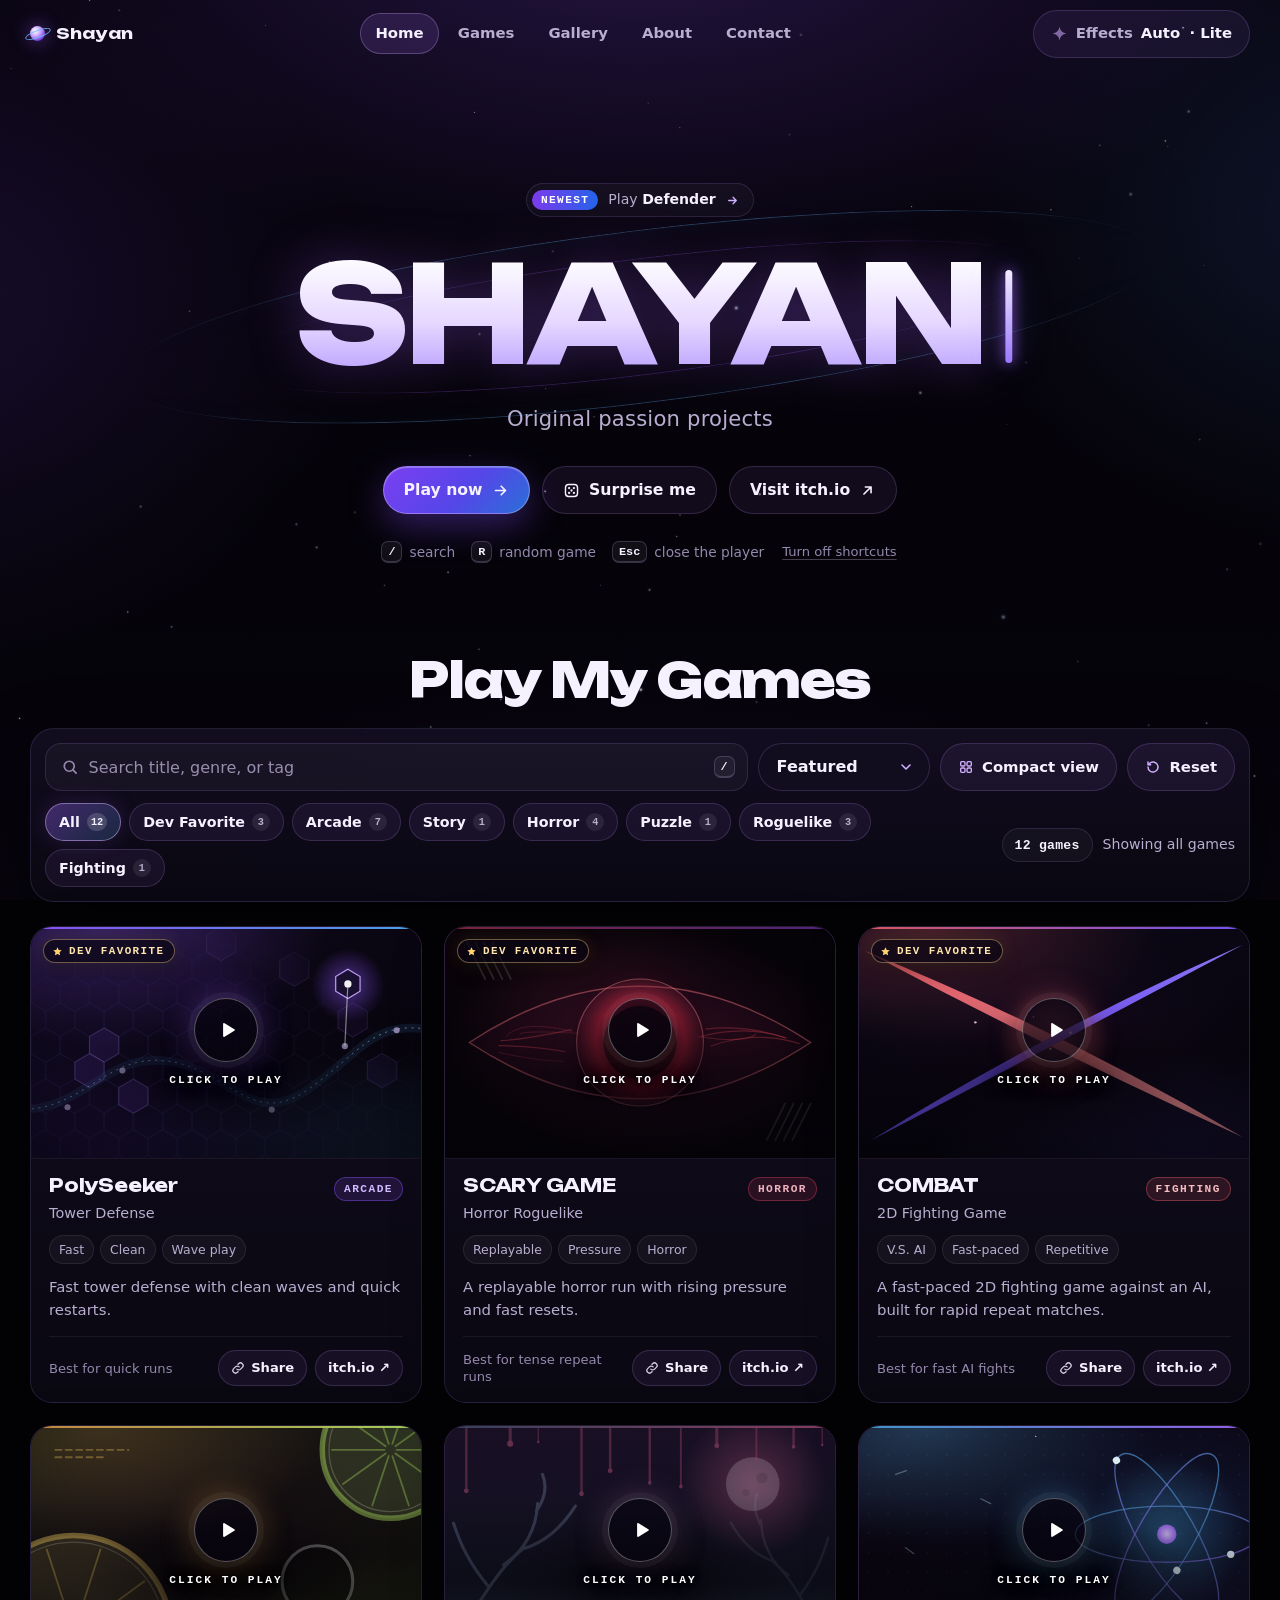
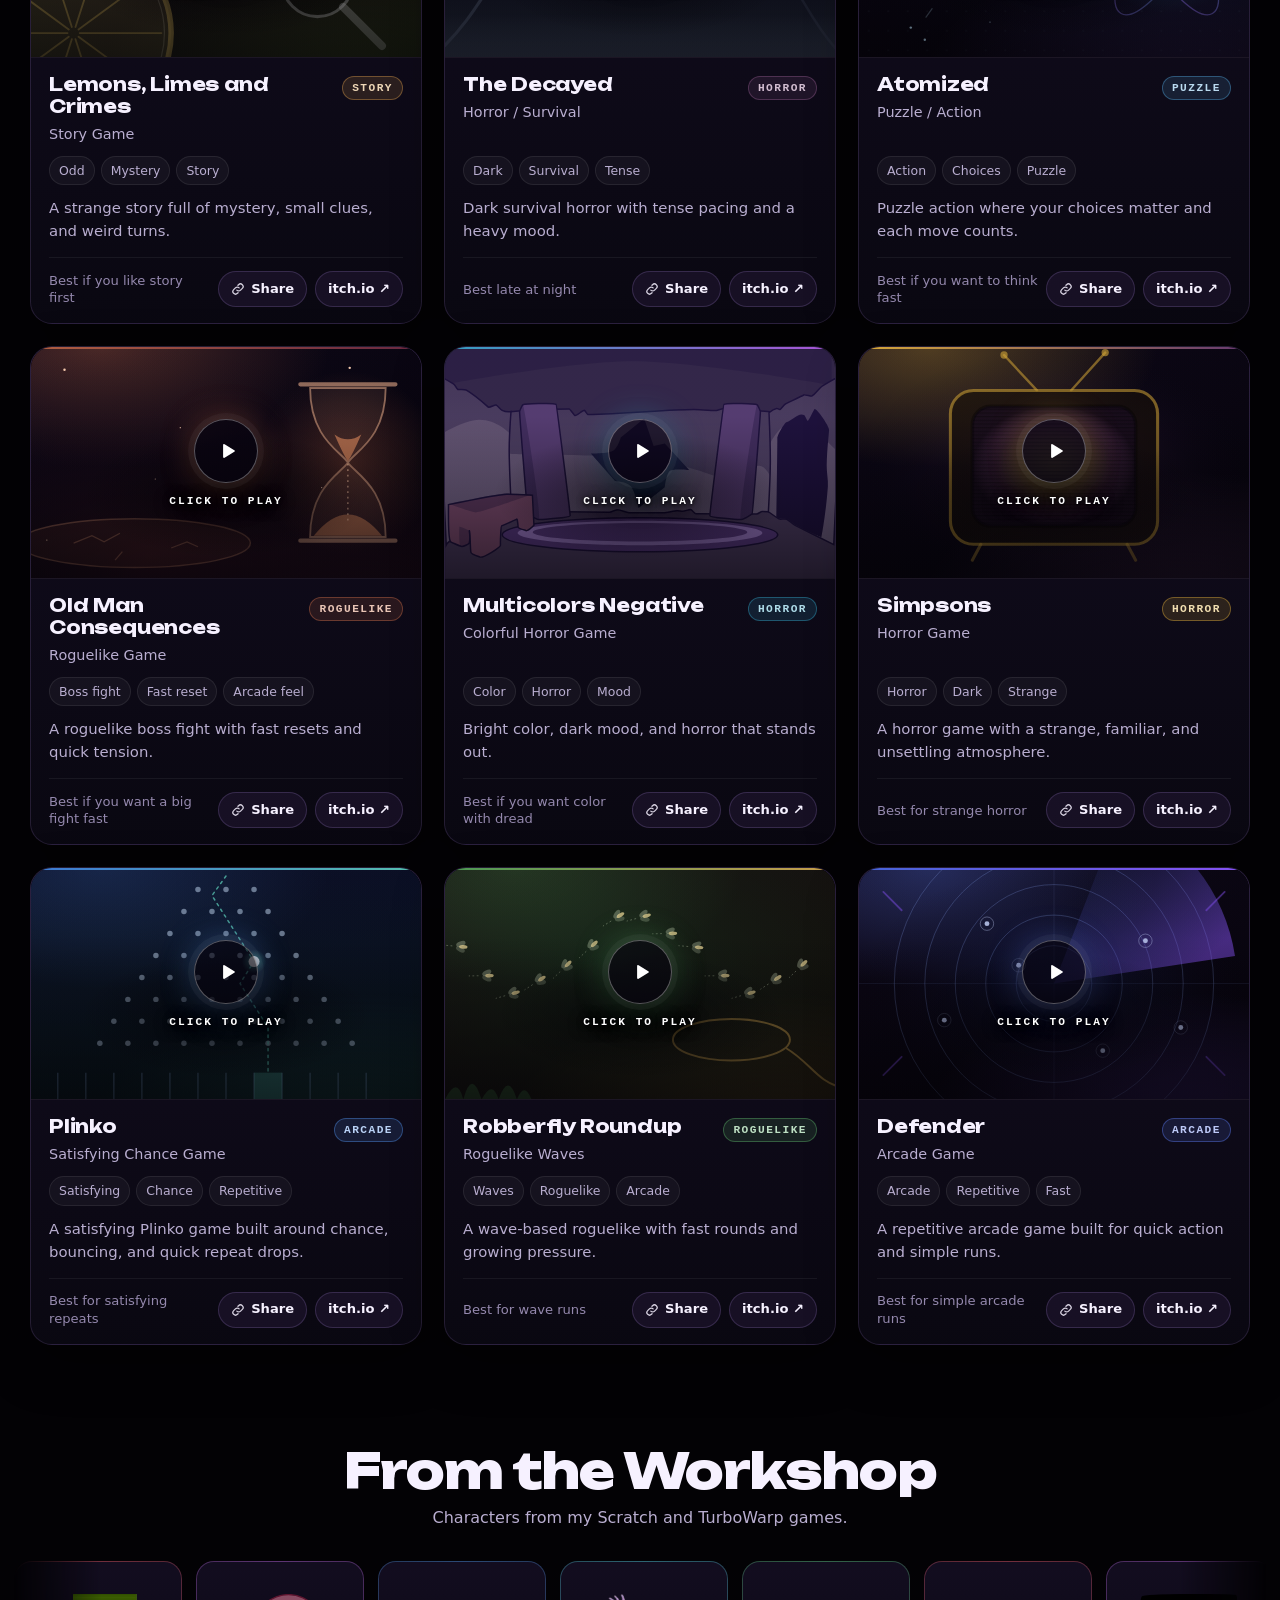
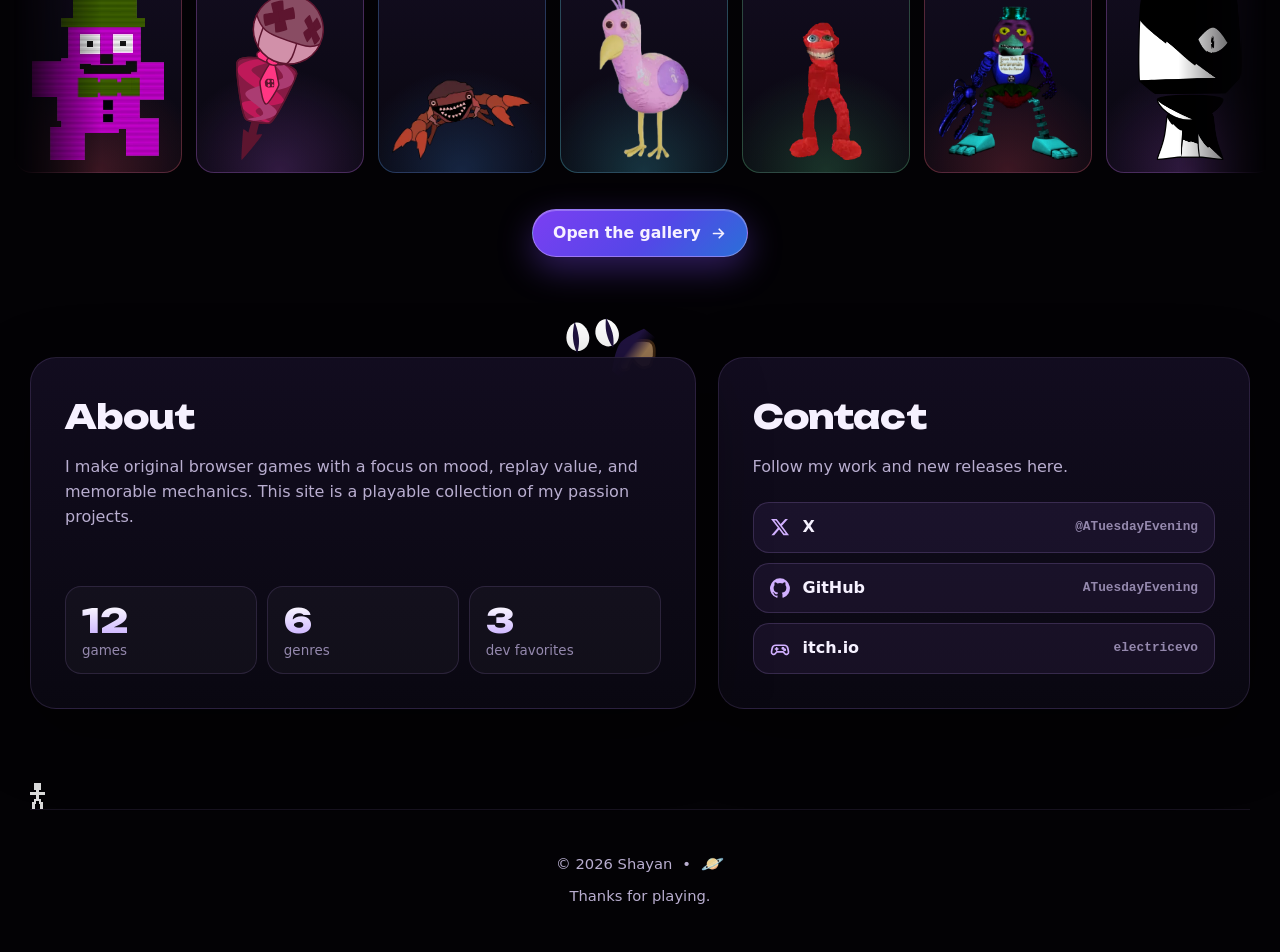
==== commit c2697f6d: "SCARY GAME naming, characters-only workshop strip, no UI pieces in the gallery - false frights is SC" ====
--- a/index.html
+++ b/index.html
@@ -1972,10 +1972,11 @@
       mask-image: linear-gradient(90deg, transparent, #000 7%, #000 93%, transparent);
     }
 
+    /* Same speed whatever the number of cards: about 4.4s per card. */
     .marquee-track {
       display: flex;
       width: max-content;
-      animation: marquee 80s linear infinite;
+      animation: marquee calc(var(--strip-count, 18) * 4.4s) linear infinite;
       animation-play-state: paused;
     }
 
@@ -2015,12 +2016,14 @@
       list-style: none;
     }
 
+    /* Each character stands on a little lit floor at the bottom of its card. */
     .marquee-item {
       position: relative;
       display: grid;
-      place-items: center;
+      place-items: end center;
       width: 168px;
       height: 212px;
+      padding-bottom: 12px;
       border: 1px solid color-mix(in srgb, var(--c1) 28%, rgba(255, 255, 255, 0.06));
       border-radius: 18px;
       background:
@@ -2033,29 +2036,14 @@
 
     /* Container units, not %: a % height inside an auto-sized grid row would fall back to the image's own height. */
     .marquee-item > img {
-      width: 82cqw;
-      height: 72cqh;
-      margin-bottom: 18px;
+      width: 84cqw;
+      height: 84cqh;
       object-fit: contain;
+      object-position: 50% 100%;
     }
 
     .marquee-item > .sprite {
-      width: min(82cqw, calc(74cqh * var(--fw) / var(--fh)));
-      margin-bottom: 18px;
-    }
-
-    .marquee-label {
-      position: absolute;
-      left: 12px;
-      right: 12px;
-      bottom: 10px;
-      overflow: hidden;
-      color: var(--text-faint);
-      font: 700 0.6rem/1.2 var(--font-mono);
-      letter-spacing: 0.12em;
-      text-transform: uppercase;
-      text-overflow: ellipsis;
-      white-space: nowrap;
+      width: min(84cqw, calc(84cqh * var(--fw) / var(--fh)));
     }
 
     @media (hover: hover) and (pointer: fine) {
@@ -2297,7 +2285,7 @@
       to { transform: translateX(-100%); }
     }
 
-    /* The little figure from "false frights" walking along the footer line. */
+    /* The little figure from SCARY GAME walking along the footer line. */
     .walker-track {
       position: absolute;
       left: 0;
@@ -3109,49 +3097,57 @@
     <section class="workshop" id="workshop" aria-labelledby="workshop-title">
       <div class="section-head">
         <h2 class="section-title" id="workshop-title">From the Workshop</h2>
-        <p class="section-sub">Characters, places and sprites from my Scratch and TurboWarp games.</p>
+        <p class="section-sub">Characters from my Scratch and TurboWarp games.</p>
       </div>
       <div class="marquee">
-        <div class="marquee-track">
+        <div class="marquee-track" style="--strip-count: 22;">
           <ul class="marquee-set">
-            <li><a class="marquee-item is-pixel" href="art.html#p-false-frights" style="--c1: #e04a5f;"><span class="sprite is-pixel" style="--frames: 9; --fps: 8; --fw: 190; --fh: 238;"><img data-src="assets/sprites/false-frights-friendbear.webp" alt="Friendbear, false frights (animation)" width="1710" height="238" decoding="async"></span><span class="marquee-label">false frights</span></a></li>
-            <li><a class="marquee-item" href="art.html#p-multicolors-negative" style="--c1: #b056dd;"><img data-src="assets/art/multicolors-negative/sorry.svg" alt="Sorry, MulticoloRs NEGATIVE" width="152" height="289" decoding="async"><span class="marquee-label">MulticoloRs NEGATIVE</span></a></li>
-            <li><a class="marquee-item" href="art.html#p-hadal-zone" style="--c1: #3f86e0;"><span class="sprite" style="--frames: 6; --fps: 8; --fw: 340; --fh: 201;"><img data-src="assets/sprites/hadal-zone-krab.webp" alt="Krab, Berbs Exotic Foods - The Hadal Zone (animation)" width="2040" height="201" decoding="async"></span><span class="marquee-label">Berbs Exotic Foods - The Hadal Zone</span></a></li>
-            <li><a class="marquee-item" href="art.html#p-banban-killer-2" style="--c1: #42c2d8;"><img data-src="assets/art/banban-killer-2/thumb/opila.webp" alt="Opila, Survival The Banban Killer 2" width="257" height="480" decoding="async"><span class="marquee-label">Survival The Banban Killer 2</span></a></li>
-            <li><a class="marquee-item" href="art.html#p-fnaf-deluxe" style="--c1: #4fbf7a;"><span class="sprite" style="--frames: 10; --fps: 10; --fw: 191; --fh: 250;"><img data-src="assets/sprites/fnaf-deluxe-steven.webp" alt="Steven, Five Nights at Freddie's Deluxe (animation)" width="1910" height="250" decoding="async"></span><span class="marquee-label">Five Nights at Freddie's Deluxe</span></a></li>
-            <li><a class="marquee-item" href="art.html#p-hadal-zone" style="--c1: #3f86e0;"><img data-src="assets/art/hadal-zone/costume1-5.svg" alt="Costume 1 5, Berbs Exotic Foods - The Hadal Zone" width="162" height="356" decoding="async"><span class="marquee-label">Berbs Exotic Foods - The Hadal Zone</span></a></li>
-            <li><a class="marquee-item" href="art.html#p-multicolors-negative" style="--c1: #b056dd;"><span class="sprite" style="--frames: 7; --fps: 2; --fw: 203; --fh: 327;"><img data-src="assets/sprites/multicolors-negative-mind.webp" alt="Mind, MulticoloRs NEGATIVE (animation)" width="1421" height="327" decoding="async"></span><span class="marquee-label">MulticoloRs NEGATIVE</span></a></li>
-            <li><a class="marquee-item" href="art.html#p-false-frights" style="--c1: #e04a5f;"><img data-src="assets/art/false-frights/thumb/char-23.webp" alt="Character 23, false frights" width="406" height="448" decoding="async"><span class="marquee-label">false frights</span></a></li>
-            <li><a class="marquee-item" href="art.html#p-hadal-zone" style="--c1: #3f86e0;"><img data-src="assets/art/hadal-zone/tame1.svg" alt="Tame 1, Berbs Exotic Foods - The Hadal Zone" width="365" height="387" decoding="async"><span class="marquee-label">Berbs Exotic Foods - The Hadal Zone</span></a></li>
-            <li><a class="marquee-item" href="art.html#p-banban-killer-2" style="--c1: #42c2d8;"><img data-src="assets/art/banban-killer-2/thumb/josh2.webp" alt="Josh 2, Survival The Banban Killer 2" width="480" height="480" decoding="async"><span class="marquee-label">Survival The Banban Killer 2</span></a></li>
-            <li><a class="marquee-item is-pixel" href="art.html#p-fnaf-61" style="--c1: #f0853c;"><span class="sprite is-pixel" style="--frames: 12; --fps: 4; --fw: 150; --fh: 74;"><img data-src="assets/sprites/fnaf-61-battery.webp" alt="BATTERY, FNaF 61 BBs Revenge (animation)" width="1800" height="74" decoding="async"></span><span class="marquee-label">FNaF 61 BBs Revenge</span></a></li>
-            <li><a class="marquee-item" href="art.html#p-multicolors-negative" style="--c1: #b056dd;"><img data-src="assets/art/multicolors-negative/eqono-2.svg" alt="Eqono 2, MulticoloRs NEGATIVE" width="88" height="179" decoding="async"><span class="marquee-label">MulticoloRs NEGATIVE</span></a></li>
-            <li><a class="marquee-item" href="art.html#p-hadal-zone" style="--c1: #3f86e0;"><img data-src="assets/art/hadal-zone/costume1-3.svg" alt="Costume 1 3, Berbs Exotic Foods - The Hadal Zone" width="381" height="279" decoding="async"><span class="marquee-label">Berbs Exotic Foods - The Hadal Zone</span></a></li>
-            <li><a class="marquee-item" href="art.html#p-fnaf-deluxe" style="--c1: #4fbf7a;"><img data-src="assets/art/fnaf-deluxe/thumb/banana-man.webp" alt="Banana Man, Five Nights at Freddie's Deluxe" width="337" height="480" decoding="async"><span class="marquee-label">Five Nights at Freddie's Deluxe</span></a></li>
-            <li><a class="marquee-item" href="art.html#p-banban-killer-2" style="--c1: #42c2d8;"><img data-src="assets/art/banban-killer-2/thumb/seline.webp" alt="Seline, Survival The Banban Killer 2" width="321" height="480" decoding="async"><span class="marquee-label">Survival The Banban Killer 2</span></a></li>
-            <li><a class="marquee-item" href="art.html#p-false-frights" style="--c1: #e04a5f;"><img data-src="assets/art/false-frights/thumb/char-17.webp" alt="Character 17, false frights" width="313" height="480" decoding="async"><span class="marquee-label">false frights</span></a></li>
-            <li><a class="marquee-item" href="art.html#p-banban-killer-2" style="--c1: #42c2d8;"><img data-src="assets/art/banban-killer-2/thumb/nabnab.webp" alt="Nabnab, Survival The Banban Killer 2" width="441" height="480" decoding="async"><span class="marquee-label">Survival The Banban Killer 2</span></a></li>
-            <li><a class="marquee-item" href="art.html#p-multicolors-negative" style="--c1: #b056dd;"><img data-src="assets/art/multicolors-negative/lighter.svg" alt="Lighter, MulticoloRs NEGATIVE" width="59" height="71" decoding="async"><span class="marquee-label">MulticoloRs NEGATIVE</span></a></li>
+            <li><a class="marquee-item is-pixel" href="art.html#p-scary-game" style="--c1: #e04a5f;" aria-label="More art from SCARY GAME"><span class="sprite is-pixel" style="--frames: 9; --fps: 8; --fw: 190; --fh: 238;"><img data-src="assets/sprites/scary-game-friendbear.webp" alt="" width="1710" height="238" decoding="async"></span></a></li>
+            <li><a class="marquee-item" href="art.html#p-multicolors-negative" style="--c1: #b056dd;" aria-label="More art from MulticoloRs NEGATIVE"><img data-src="assets/art/multicolors-negative/sorry.svg" alt="" width="152" height="289" decoding="async"></a></li>
+            <li><a class="marquee-item" href="art.html#p-hadal-zone" style="--c1: #3f86e0;" aria-label="More art from Berbs Exotic Foods - The Hadal Zone"><span class="sprite" style="--frames: 6; --fps: 8; --fw: 340; --fh: 201;"><img data-src="assets/sprites/hadal-zone-krab.webp" alt="" width="2040" height="201" decoding="async"></span></a></li>
+            <li><a class="marquee-item" href="art.html#p-banban-killer-2" style="--c1: #42c2d8;" aria-label="More art from Survival The Banban Killer 2"><img data-src="assets/art/banban-killer-2/thumb/opila.webp" alt="" width="257" height="480" decoding="async"></a></li>
+            <li><a class="marquee-item" href="art.html#p-fnaf-deluxe" style="--c1: #4fbf7a;" aria-label="More art from Five Nights at Freddie's Deluxe"><span class="sprite" style="--frames: 10; --fps: 10; --fw: 191; --fh: 250;"><img data-src="assets/sprites/fnaf-deluxe-steven.webp" alt="" width="1910" height="250" decoding="async"></span></a></li>
+            <li><a class="marquee-item" href="art.html#p-scary-game" style="--c1: #e04a5f;" aria-label="More art from SCARY GAME"><img data-src="assets/art/scary-game/thumb/char-23.webp" alt="" width="406" height="448" decoding="async"></a></li>
+            <li><a class="marquee-item" href="art.html#p-multicolors-negative" style="--c1: #b056dd;" aria-label="More art from MulticoloRs NEGATIVE"><span class="sprite" style="--frames: 7; --fps: 2; --fw: 203; --fh: 327;"><img data-src="assets/sprites/multicolors-negative-mind.webp" alt="" width="1421" height="327" decoding="async"></span></a></li>
+            <li><a class="marquee-item" href="art.html#p-hadal-zone" style="--c1: #3f86e0;" aria-label="More art from Berbs Exotic Foods - The Hadal Zone"><span class="sprite" style="--frames: 2; --fps: 3; --fw: 340; --fh: 720;"><img data-src="assets/sprites/hadal-zone-red-figure.webp" alt="" width="680" height="720" decoding="async"></span></a></li>
+            <li><a class="marquee-item" href="art.html#p-banban-killer-2" style="--c1: #42c2d8;" aria-label="More art from Survival The Banban Killer 2"><img data-src="assets/art/banban-killer-2/thumb/josh2.webp" alt="" width="480" height="480" decoding="async"></a></li>
+            <li><a class="marquee-item" href="art.html#p-scary-game" style="--c1: #e04a5f;" aria-label="More art from SCARY GAME"><img data-src="assets/art/scary-game/thumb/char-2.webp" alt="" width="301" height="480" decoding="async"></a></li>
+            <li><a class="marquee-item" href="art.html#p-multicolors-negative" style="--c1: #b056dd;" aria-label="More art from MulticoloRs NEGATIVE"><img data-src="assets/art/multicolors-negative/eqono-2.svg" alt="" width="88" height="179" decoding="async"></a></li>
+            <li><a class="marquee-item" href="art.html#p-hadal-zone" style="--c1: #3f86e0;" aria-label="More art from Berbs Exotic Foods - The Hadal Zone"><span class="sprite" style="--frames: 2; --fps: 3; --fw: 766; --fh: 562;"><img data-src="assets/sprites/hadal-zone-eye-spider.webp" alt="" width="1532" height="562" decoding="async"></span></a></li>
+            <li><a class="marquee-item" href="art.html#p-fnaf-deluxe" style="--c1: #4fbf7a;" aria-label="More art from Five Nights at Freddie's Deluxe"><img data-src="assets/art/fnaf-deluxe/thumb/banana-man.webp" alt="" width="337" height="480" decoding="async"></a></li>
+            <li><a class="marquee-item" href="art.html#p-banban-killer-2" style="--c1: #42c2d8;" aria-label="More art from Survival The Banban Killer 2"><img data-src="assets/art/banban-killer-2/thumb/seline.webp" alt="" width="321" height="480" decoding="async"></a></li>
+            <li><a class="marquee-item" href="art.html#p-scary-game" style="--c1: #e04a5f;" aria-label="More art from SCARY GAME"><img data-src="assets/art/scary-game/thumb/char-17.webp" alt="" width="313" height="480" decoding="async"></a></li>
+            <li><a class="marquee-item" href="art.html#p-multicolors-negative" style="--c1: #b056dd;" aria-label="More art from MulticoloRs NEGATIVE"><img data-src="assets/art/multicolors-negative/cancer-4.svg" alt="" width="127" height="200" decoding="async"></a></li>
+            <li><a class="marquee-item" href="art.html#p-banban-killer-2" style="--c1: #42c2d8;" aria-label="More art from Survival The Banban Killer 2"><img data-src="assets/art/banban-killer-2/thumb/nabnab.webp" alt="" width="441" height="480" decoding="async"></a></li>
+            <li><a class="marquee-item" href="art.html#p-hadal-zone" style="--c1: #3f86e0;" aria-label="More art from Berbs Exotic Foods - The Hadal Zone"><img data-src="assets/art/hadal-zone/tame1.svg" alt="" width="365" height="387" decoding="async"></a></li>
+            <li><a class="marquee-item" href="art.html#p-scary-game" style="--c1: #e04a5f;" aria-label="More art from SCARY GAME"><img data-src="assets/art/scary-game/thumb/char-26.webp" alt="" width="429" height="480" decoding="async"></a></li>
+            <li><a class="marquee-item" href="art.html#p-banban-killer-2" style="--c1: #42c2d8;" aria-label="More art from Survival The Banban Killer 2"><img data-src="assets/art/banban-killer-2/thumb/zolphius.webp" alt="" width="350" height="385" decoding="async"></a></li>
+            <li><a class="marquee-item" href="art.html#p-hadal-zone" style="--c1: #3f86e0;" aria-label="More art from Berbs Exotic Foods - The Hadal Zone"><img data-src="assets/art/hadal-zone/costume1-4.svg" alt="" width="441" height="235" decoding="async"></a></li>
+            <li><a class="marquee-item" href="art.html#p-banban-killer-2" style="--c1: #42c2d8;" aria-label="More art from Survival The Banban Killer 2"><img data-src="assets/art/banban-killer-2/thumb/flynn.webp" alt="" width="468" height="480" decoding="async"></a></li>
           </ul>
           <ul class="marquee-set" aria-hidden="true">
-            <li><a class="marquee-item is-pixel" href="art.html#p-false-frights" style="--c1: #e04a5f;" tabindex="-1"><span class="sprite is-pixel" style="--frames: 9; --fps: 8; --fw: 190; --fh: 238;"><img data-src="assets/sprites/false-frights-friendbear.webp" alt="" width="1710" height="238" decoding="async"></span><span class="marquee-label">false frights</span></a></li>
-            <li><a class="marquee-item" href="art.html#p-multicolors-negative" style="--c1: #b056dd;" tabindex="-1"><img data-src="assets/art/multicolors-negative/sorry.svg" alt="" width="152" height="289" decoding="async"><span class="marquee-label">MulticoloRs NEGATIVE</span></a></li>
-            <li><a class="marquee-item" href="art.html#p-hadal-zone" style="--c1: #3f86e0;" tabindex="-1"><span class="sprite" style="--frames: 6; --fps: 8; --fw: 340; --fh: 201;"><img data-src="assets/sprites/hadal-zone-krab.webp" alt="" width="2040" height="201" decoding="async"></span><span class="marquee-label">Berbs Exotic Foods - The Hadal Zone</span></a></li>
-            <li><a class="marquee-item" href="art.html#p-banban-killer-2" style="--c1: #42c2d8;" tabindex="-1"><img data-src="assets/art/banban-killer-2/thumb/opila.webp" alt="" width="257" height="480" decoding="async"><span class="marquee-label">Survival The Banban Killer 2</span></a></li>
-            <li><a class="marquee-item" href="art.html#p-fnaf-deluxe" style="--c1: #4fbf7a;" tabindex="-1"><span class="sprite" style="--frames: 10; --fps: 10; --fw: 191; --fh: 250;"><img data-src="assets/sprites/fnaf-deluxe-steven.webp" alt="" width="1910" height="250" decoding="async"></span><span class="marquee-label">Five Nights at Freddie's Deluxe</span></a></li>
-            <li><a class="marquee-item" href="art.html#p-hadal-zone" style="--c1: #3f86e0;" tabindex="-1"><img data-src="assets/art/hadal-zone/costume1-5.svg" alt="" width="162" height="356" decoding="async"><span class="marquee-label">Berbs Exotic Foods - The Hadal Zone</span></a></li>
-            <li><a class="marquee-item" href="art.html#p-multicolors-negative" style="--c1: #b056dd;" tabindex="-1"><span class="sprite" style="--frames: 7; --fps: 2; --fw: 203; --fh: 327;"><img data-src="assets/sprites/multicolors-negative-mind.webp" alt="" width="1421" height="327" decoding="async"></span><span class="marquee-label">MulticoloRs NEGATIVE</span></a></li>
-            <li><a class="marquee-item" href="art.html#p-false-frights" style="--c1: #e04a5f;" tabindex="-1"><img data-src="assets/art/false-frights/thumb/char-23.webp" alt="" width="406" height="448" decoding="async"><span class="marquee-label">false frights</span></a></li>
-            <li><a class="marquee-item" href="art.html#p-hadal-zone" style="--c1: #3f86e0;" tabindex="-1"><img data-src="assets/art/hadal-zone/tame1.svg" alt="" width="365" height="387" decoding="async"><span class="marquee-label">Berbs Exotic Foods - The Hadal Zone</span></a></li>
-            <li><a class="marquee-item" href="art.html#p-banban-killer-2" style="--c1: #42c2d8;" tabindex="-1"><img data-src="assets/art/banban-killer-2/thumb/josh2.webp" alt="" width="480" height="480" decoding="async"><span class="marquee-label">Survival The Banban Killer 2</span></a></li>
-            <li><a class="marquee-item is-pixel" href="art.html#p-fnaf-61" style="--c1: #f0853c;" tabindex="-1"><span class="sprite is-pixel" style="--frames: 12; --fps: 4; --fw: 150; --fh: 74;"><img data-src="assets/sprites/fnaf-61-battery.webp" alt="" width="1800" height="74" decoding="async"></span><span class="marquee-label">FNaF 61 BBs Revenge</span></a></li>
-            <li><a class="marquee-item" href="art.html#p-multicolors-negative" style="--c1: #b056dd;" tabindex="-1"><img data-src="assets/art/multicolors-negative/eqono-2.svg" alt="" width="88" height="179" decoding="async"><span class="marquee-label">MulticoloRs NEGATIVE</span></a></li>
-            <li><a class="marquee-item" href="art.html#p-hadal-zone" style="--c1: #3f86e0;" tabindex="-1"><img data-src="assets/art/hadal-zone/costume1-3.svg" alt="" width="381" height="279" decoding="async"><span class="marquee-label">Berbs Exotic Foods - The Hadal Zone</span></a></li>
-            <li><a class="marquee-item" href="art.html#p-fnaf-deluxe" style="--c1: #4fbf7a;" tabindex="-1"><img data-src="assets/art/fnaf-deluxe/thumb/banana-man.webp" alt="" width="337" height="480" decoding="async"><span class="marquee-label">Five Nights at Freddie's Deluxe</span></a></li>
-            <li><a class="marquee-item" href="art.html#p-banban-killer-2" style="--c1: #42c2d8;" tabindex="-1"><img data-src="assets/art/banban-killer-2/thumb/seline.webp" alt="" width="321" height="480" decoding="async"><span class="marquee-label">Survival The Banban Killer 2</span></a></li>
-            <li><a class="marquee-item" href="art.html#p-false-frights" style="--c1: #e04a5f;" tabindex="-1"><img data-src="assets/art/false-frights/thumb/char-17.webp" alt="" width="313" height="480" decoding="async"><span class="marquee-label">false frights</span></a></li>
-            <li><a class="marquee-item" href="art.html#p-banban-killer-2" style="--c1: #42c2d8;" tabindex="-1"><img data-src="assets/art/banban-killer-2/thumb/nabnab.webp" alt="" width="441" height="480" decoding="async"><span class="marquee-label">Survival The Banban Killer 2</span></a></li>
-            <li><a class="marquee-item" href="art.html#p-multicolors-negative" style="--c1: #b056dd;" tabindex="-1"><img data-src="assets/art/multicolors-negative/lighter.svg" alt="" width="59" height="71" decoding="async"><span class="marquee-label">MulticoloRs NEGATIVE</span></a></li>
+            <li><a class="marquee-item is-pixel" href="art.html#p-scary-game" style="--c1: #e04a5f;" tabindex="-1"><span class="sprite is-pixel" style="--frames: 9; --fps: 8; --fw: 190; --fh: 238;"><img data-src="assets/sprites/scary-game-friendbear.webp" alt="" width="1710" height="238" decoding="async"></span></a></li>
+            <li><a class="marquee-item" href="art.html#p-multicolors-negative" style="--c1: #b056dd;" tabindex="-1"><img data-src="assets/art/multicolors-negative/sorry.svg" alt="" width="152" height="289" decoding="async"></a></li>
+            <li><a class="marquee-item" href="art.html#p-hadal-zone" style="--c1: #3f86e0;" tabindex="-1"><span class="sprite" style="--frames: 6; --fps: 8; --fw: 340; --fh: 201;"><img data-src="assets/sprites/hadal-zone-krab.webp" alt="" width="2040" height="201" decoding="async"></span></a></li>
+            <li><a class="marquee-item" href="art.html#p-banban-killer-2" style="--c1: #42c2d8;" tabindex="-1"><img data-src="assets/art/banban-killer-2/thumb/opila.webp" alt="" width="257" height="480" decoding="async"></a></li>
+            <li><a class="marquee-item" href="art.html#p-fnaf-deluxe" style="--c1: #4fbf7a;" tabindex="-1"><span class="sprite" style="--frames: 10; --fps: 10; --fw: 191; --fh: 250;"><img data-src="assets/sprites/fnaf-deluxe-steven.webp" alt="" width="1910" height="250" decoding="async"></span></a></li>
+            <li><a class="marquee-item" href="art.html#p-scary-game" style="--c1: #e04a5f;" tabindex="-1"><img data-src="assets/art/scary-game/thumb/char-23.webp" alt="" width="406" height="448" decoding="async"></a></li>
+            <li><a class="marquee-item" href="art.html#p-multicolors-negative" style="--c1: #b056dd;" tabindex="-1"><span class="sprite" style="--frames: 7; --fps: 2; --fw: 203; --fh: 327;"><img data-src="assets/sprites/multicolors-negative-mind.webp" alt="" width="1421" height="327" decoding="async"></span></a></li>
+            <li><a class="marquee-item" href="art.html#p-hadal-zone" style="--c1: #3f86e0;" tabindex="-1"><span class="sprite" style="--frames: 2; --fps: 3; --fw: 340; --fh: 720;"><img data-src="assets/sprites/hadal-zone-red-figure.webp" alt="" width="680" height="720" decoding="async"></span></a></li>
+            <li><a class="marquee-item" href="art.html#p-banban-killer-2" style="--c1: #42c2d8;" tabindex="-1"><img data-src="assets/art/banban-killer-2/thumb/josh2.webp" alt="" width="480" height="480" decoding="async"></a></li>
+            <li><a class="marquee-item" href="art.html#p-scary-game" style="--c1: #e04a5f;" tabindex="-1"><img data-src="assets/art/scary-game/thumb/char-2.webp" alt="" width="301" height="480" decoding="async"></a></li>
+            <li><a class="marquee-item" href="art.html#p-multicolors-negative" style="--c1: #b056dd;" tabindex="-1"><img data-src="assets/art/multicolors-negative/eqono-2.svg" alt="" width="88" height="179" decoding="async"></a></li>
+            <li><a class="marquee-item" href="art.html#p-hadal-zone" style="--c1: #3f86e0;" tabindex="-1"><span class="sprite" style="--frames: 2; --fps: 3; --fw: 766; --fh: 562;"><img data-src="assets/sprites/hadal-zone-eye-spider.webp" alt="" width="1532" height="562" decoding="async"></span></a></li>
+            <li><a class="marquee-item" href="art.html#p-fnaf-deluxe" style="--c1: #4fbf7a;" tabindex="-1"><img data-src="assets/art/fnaf-deluxe/thumb/banana-man.webp" alt="" width="337" height="480" decoding="async"></a></li>
+            <li><a class="marquee-item" href="art.html#p-banban-killer-2" style="--c1: #42c2d8;" tabindex="-1"><img data-src="assets/art/banban-killer-2/thumb/seline.webp" alt="" width="321" height="480" decoding="async"></a></li>
+            <li><a class="marquee-item" href="art.html#p-scary-game" style="--c1: #e04a5f;" tabindex="-1"><img data-src="assets/art/scary-game/thumb/char-17.webp" alt="" width="313" height="480" decoding="async"></a></li>
+            <li><a class="marquee-item" href="art.html#p-multicolors-negative" style="--c1: #b056dd;" tabindex="-1"><img data-src="assets/art/multicolors-negative/cancer-4.svg" alt="" width="127" height="200" decoding="async"></a></li>
+            <li><a class="marquee-item" href="art.html#p-banban-killer-2" style="--c1: #42c2d8;" tabindex="-1"><img data-src="assets/art/banban-killer-2/thumb/nabnab.webp" alt="" width="441" height="480" decoding="async"></a></li>
+            <li><a class="marquee-item" href="art.html#p-hadal-zone" style="--c1: #3f86e0;" tabindex="-1"><img data-src="assets/art/hadal-zone/tame1.svg" alt="" width="365" height="387" decoding="async"></a></li>
+            <li><a class="marquee-item" href="art.html#p-scary-game" style="--c1: #e04a5f;" tabindex="-1"><img data-src="assets/art/scary-game/thumb/char-26.webp" alt="" width="429" height="480" decoding="async"></a></li>
+            <li><a class="marquee-item" href="art.html#p-banban-killer-2" style="--c1: #42c2d8;" tabindex="-1"><img data-src="assets/art/banban-killer-2/thumb/zolphius.webp" alt="" width="350" height="385" decoding="async"></a></li>
+            <li><a class="marquee-item" href="art.html#p-hadal-zone" style="--c1: #3f86e0;" tabindex="-1"><img data-src="assets/art/hadal-zone/costume1-4.svg" alt="" width="441" height="235" decoding="async"></a></li>
+            <li><a class="marquee-item" href="art.html#p-banban-killer-2" style="--c1: #42c2d8;" tabindex="-1"><img data-src="assets/art/banban-killer-2/thumb/flynn.webp" alt="" width="468" height="480" decoding="async"></a></li>
           </ul>
         </div>
       </div>
@@ -3187,7 +3183,7 @@
   </main>
 
   <footer>
-    <div class="walker-track" aria-hidden="true"><span class="walker" style="--frames: 5; --fps: 8; --fw: 97; --fh: 167;"><img src="assets/sprites/false-frights-you-walk.webp" alt="" width="485" height="167" loading="lazy" decoding="async"></span></div>
+    <div class="walker-track" aria-hidden="true"><span class="walker" style="--frames: 5; --fps: 8; --fw: 97; --fh: 167;"><img src="assets/sprites/scary-game-you-walk.webp" alt="" width="485" height="167" loading="lazy" decoding="async"></span></div>
     <div class="footer-top"><span>© 2026 Shayan</span><span aria-hidden="true">•</span><span>🪐</span></div>
     <div>Thanks for playing.</div>
   </footer>
@@ -4025,7 +4021,7 @@
     }
 
     // A small secret: the Konami code sends a parade of characters across the bottom of the screen.
-    const PARADE = [{"sheet":"assets/sprites/fnaf-deluxe-steven.webp","frames":10,"fps":10,"fw":191,"fh":250,"height":118,"pixel":false},{"sheet":"assets/sprites/false-frights-friendbear.webp","frames":9,"fps":8,"fw":190,"fh":238,"height":92,"pixel":true},{"sheet":"assets/sprites/hadal-zone-krab.webp","frames":6,"fps":8,"fw":340,"fh":201,"height":70,"pixel":false},{"sheet":"assets/sprites/false-frights-you-walk.webp","frames":5,"fps":8,"fw":97,"fh":167,"height":72,"pixel":true}];
+    const PARADE = [{"sheet":"assets/sprites/fnaf-deluxe-steven.webp","frames":10,"fps":10,"fw":191,"fh":250,"height":118,"pixel":false},{"sheet":"assets/sprites/scary-game-friendbear.webp","frames":9,"fps":8,"fw":190,"fh":238,"height":92,"pixel":true},{"sheet":"assets/sprites/hadal-zone-krab.webp","frames":6,"fps":8,"fw":340,"fh":201,"height":70,"pixel":false},{"sheet":"assets/sprites/scary-game-you-walk.webp","frames":5,"fps":8,"fw":97,"fh":167,"height":72,"pixel":true}];
     const KONAMI = ['arrowup', 'arrowup', 'arrowdown', 'arrowdown', 'arrowleft', 'arrowright', 'arrowleft', 'arrowright', 'b', 'a'];
     let konamiStep = 0;
     function startParade() {
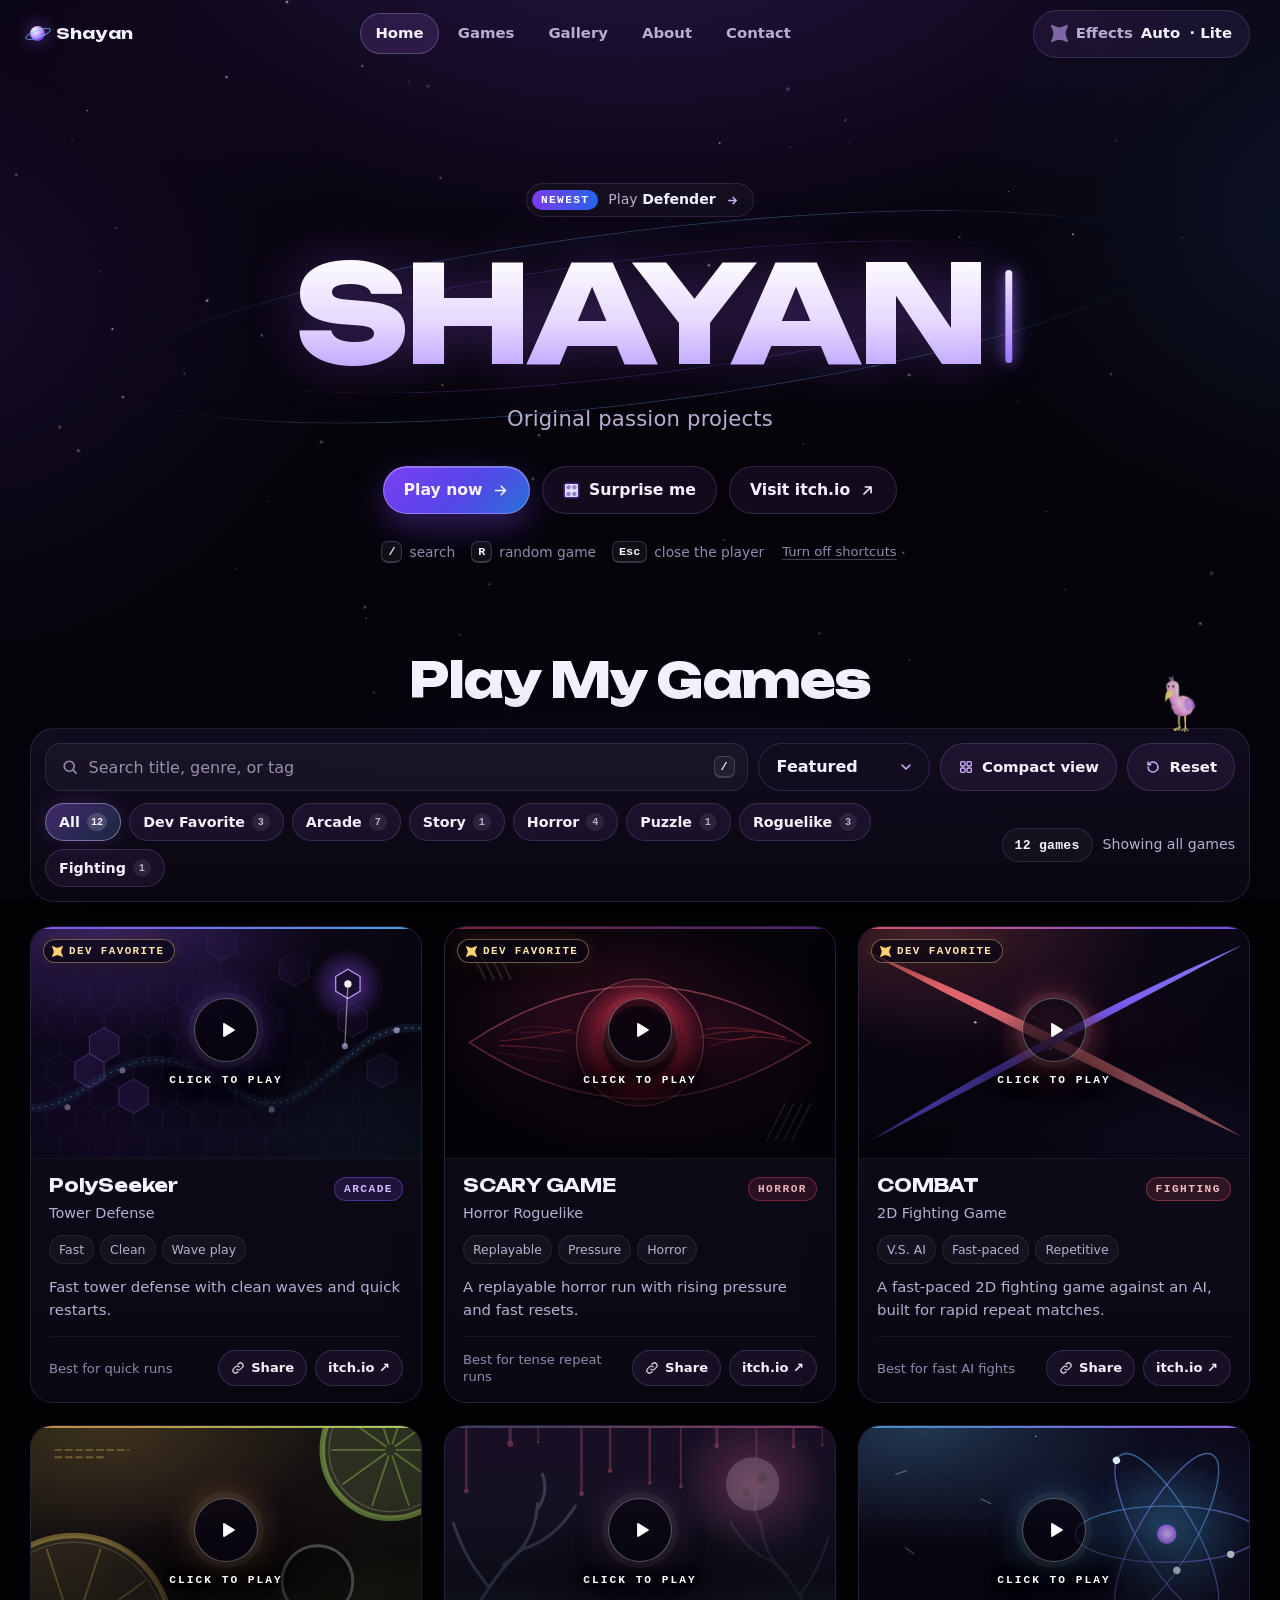
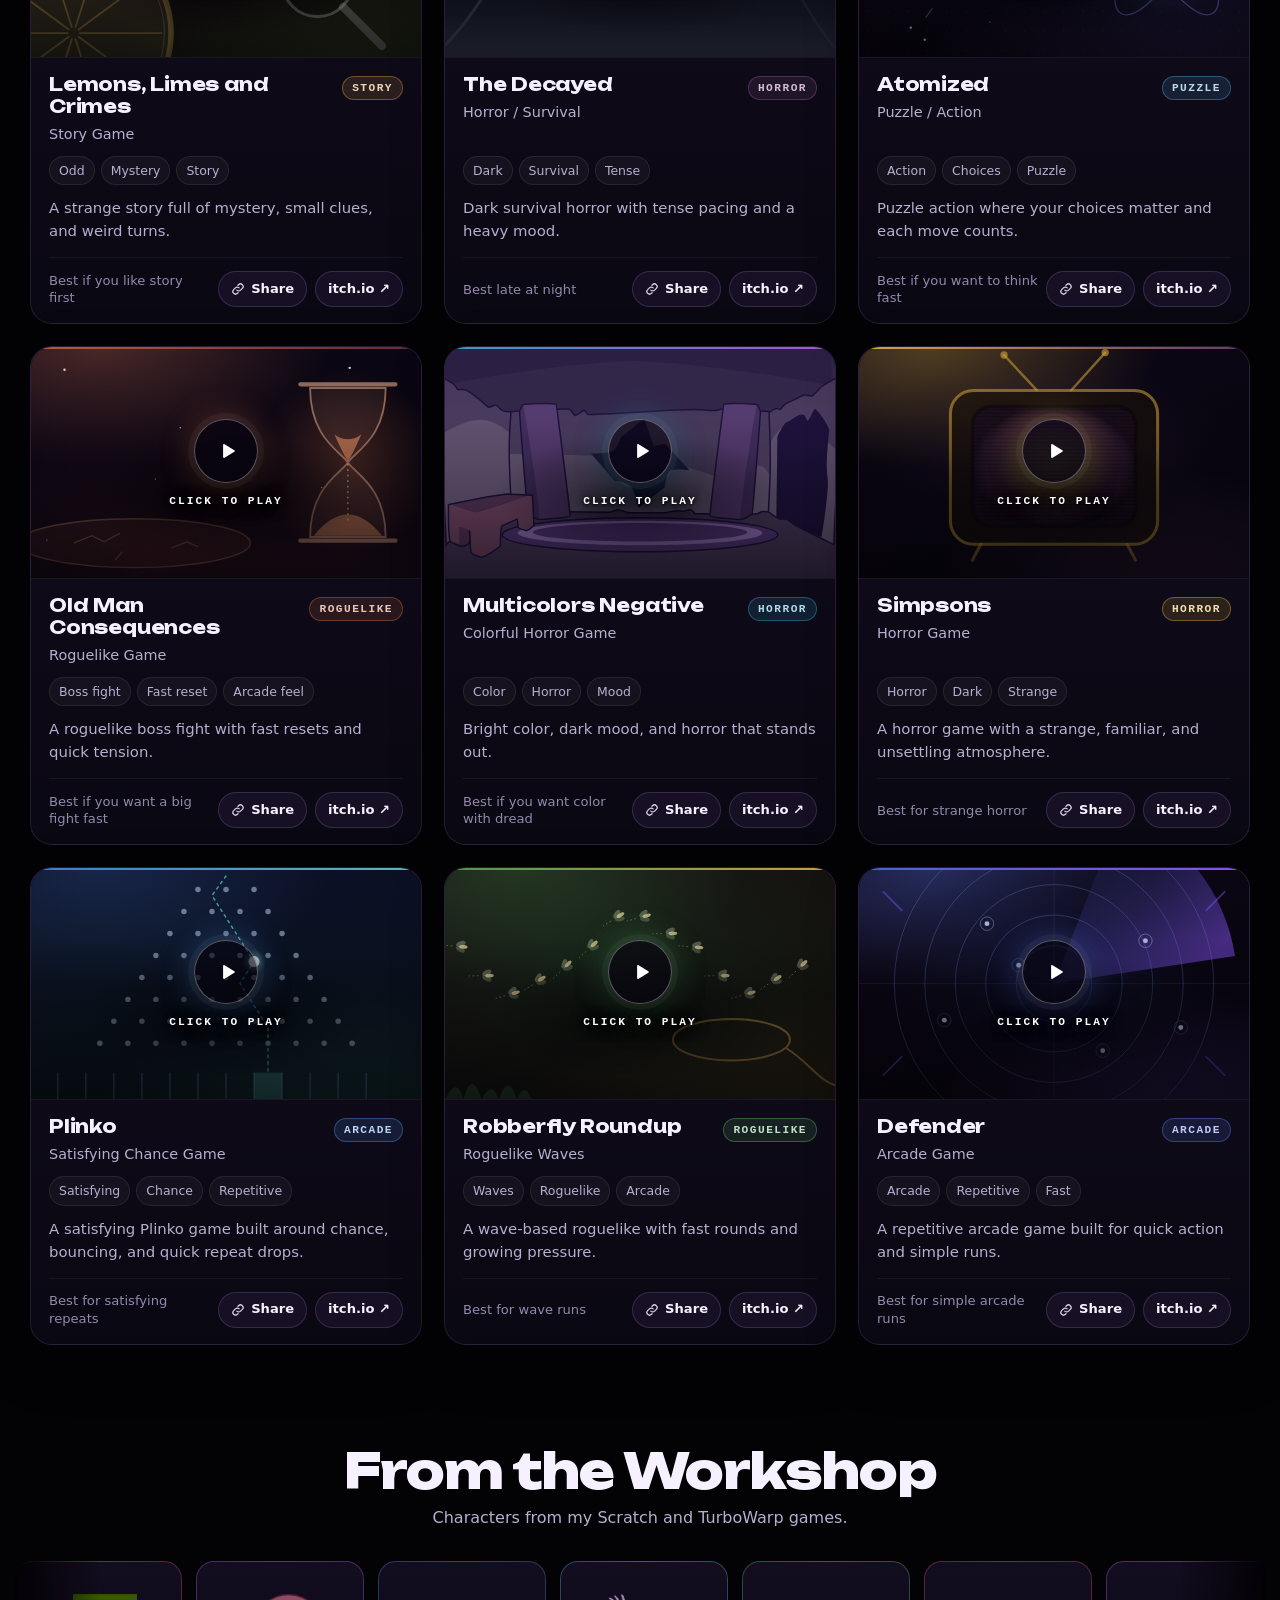
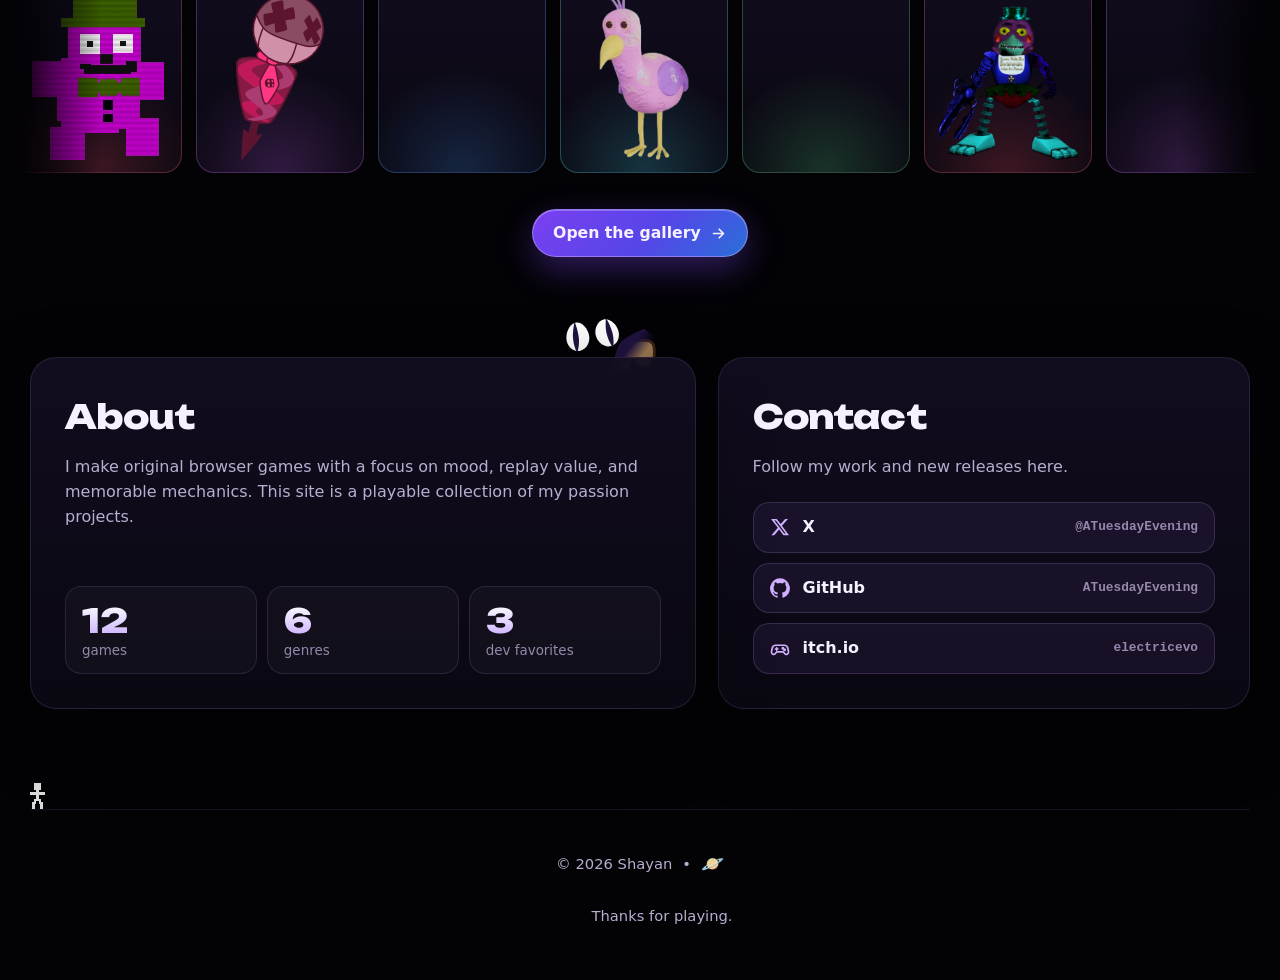
==== commit a7130ff9: "Game UI on the buttons, and more character cameos UI art from the owner's games, used where it fits:" ====
--- a/index.html
+++ b/index.html
@@ -63,7 +63,6 @@
 
       /* Icons are drawn with CSS masks so they inherit the text colour. */
       --i-search: url("data:image/svg+xml,%3Csvg xmlns='http://www.w3.org/2000/svg' viewBox='0 0 24 24' fill='none' stroke='%23000' stroke-width='2.2' stroke-linecap='round'%3E%3Ccircle cx='11' cy='11' r='6.5'/%3E%3Cpath d='m20 20-4.2-4.2'/%3E%3C/svg%3E");
-      --i-dice: url("data:image/svg+xml,%3Csvg xmlns='http://www.w3.org/2000/svg' viewBox='0 0 24 24'%3E%3Crect x='3.5' y='3.5' width='17' height='17' rx='4.5' fill='none' stroke='%23000' stroke-width='2'/%3E%3Cg fill='%23000'%3E%3Ccircle cx='8.6' cy='8.6' r='1.6'/%3E%3Ccircle cx='15.4' cy='8.6' r='1.6'/%3E%3Ccircle cx='12' cy='12' r='1.6'/%3E%3Ccircle cx='8.6' cy='15.4' r='1.6'/%3E%3Ccircle cx='15.4' cy='15.4' r='1.6'/%3E%3C/g%3E%3C/svg%3E");
       --i-external: url("data:image/svg+xml,%3Csvg xmlns='http://www.w3.org/2000/svg' viewBox='0 0 24 24' fill='none' stroke='%23000' stroke-width='2.3' stroke-linecap='round' stroke-linejoin='round'%3E%3Cpath d='M7 17 17 7M9 7h8v8'/%3E%3C/svg%3E");
       --i-link: url("data:image/svg+xml,%3Csvg xmlns='http://www.w3.org/2000/svg' viewBox='0 0 24 24' fill='none' stroke='%23000' stroke-width='2.2' stroke-linecap='round'%3E%3Cpath d='M10 14a4.5 4.5 0 0 0 6.4 0l3-3a4.5 4.5 0 0 0-6.4-6.4l-1.1 1.1'/%3E%3Cpath d='M14 10a4.5 4.5 0 0 0-6.4 0l-3 3a4.5 4.5 0 0 0 6.4 6.4l1.1-1.1'/%3E%3C/svg%3E");
       --i-close: url("data:image/svg+xml,%3Csvg xmlns='http://www.w3.org/2000/svg' viewBox='0 0 24 24' fill='none' stroke='%23000' stroke-width='2.4' stroke-linecap='round'%3E%3Cpath d='M6 6l12 12M18 6 6 18'/%3E%3C/svg%3E");
@@ -74,8 +73,10 @@
       --i-grid: url("data:image/svg+xml,%3Csvg xmlns='http://www.w3.org/2000/svg' viewBox='0 0 24 24' fill='none' stroke='%23000' stroke-width='2'%3E%3Crect x='4' y='4' width='6.5' height='6.5' rx='1.6'/%3E%3Crect x='13.5' y='4' width='6.5' height='6.5' rx='1.6'/%3E%3Crect x='4' y='13.5' width='6.5' height='6.5' rx='1.6'/%3E%3Crect x='13.5' y='13.5' width='6.5' height='6.5' rx='1.6'/%3E%3C/svg%3E");
       --i-rows: url("data:image/svg+xml,%3Csvg xmlns='http://www.w3.org/2000/svg' viewBox='0 0 24 24' fill='none' stroke='%23000' stroke-width='2'%3E%3Crect x='4' y='4' width='16' height='7' rx='2'/%3E%3Crect x='4' y='13' width='16' height='7' rx='2'/%3E%3C/svg%3E");
       --i-reset: url("data:image/svg+xml,%3Csvg xmlns='http://www.w3.org/2000/svg' viewBox='0 0 24 24' fill='none' stroke='%23000' stroke-width='2.2' stroke-linecap='round' stroke-linejoin='round'%3E%3Cpath d='M4.5 12a7.5 7.5 0 1 0 2.2-5.3'/%3E%3Cpath d='M4.5 4.5v4h4'/%3E%3C/svg%3E");
-      --i-sparkle: url("data:image/svg+xml,%3Csvg xmlns='http://www.w3.org/2000/svg' viewBox='0 0 24 24'%3E%3Cpath d='M12 2.5c.7 5.6 3.9 8.8 9.5 9.5-5.6.7-8.8 3.9-9.5 9.5-.7-5.6-3.9-8.8-9.5-9.5 5.6-.7 8.8-3.9 9.5-9.5z'/%3E%3C/svg%3E");
-      --i-star: url("data:image/svg+xml,%3Csvg xmlns='http://www.w3.org/2000/svg' viewBox='0 0 24 24'%3E%3Cpath d='m12 2.8 2.8 5.9 6.4.8-4.7 4.4 1.2 6.4L12 17.2l-5.7 3.1 1.2-6.4-4.7-4.4 6.4-.8z'/%3E%3C/svg%3E");
+      /* Icons taken from the owner's own game UI (see build.mjs ownerIcon). */
+      --i-sparkle: url("data:image/svg+xml,%3Csvg%20xmlns%3D%22http%3A%2F%2Fwww.w3.org%2F2000%2Fsvg%22%20version%3D%221.1%22%20width%3D%2219.9%22%20height%3D%2219.9%22%20viewBox%3D%229.3%209.3%2019.9%2019.9%22%3E%3Cg%20transform%3D%22translate(-220.75408%2C-160.75407)%22%3E%3Cg%20stroke-miterlimit%3D%2210%22%3E%3Cpath%20d%3D%22M220.75408%2C199.24599v-38.49191h38.49191v38.49191z%22%20fill%3D%22none%22%20stroke%3D%22none%22%20stroke-width%3D%220%22%2F%3E%3Cpath%20d%3D%22M239.94741%2C185.91877c-2.98724%2C0%20-8.55887%2C2.69276%20-8.55887%2C2.69276c0%2C0%202.76756%2C-5.45882%202.76756%2C-8.4706c0%2C-2.69363%20-2.76756%2C-8.75241%20-2.76756%2C-8.75241c0%2C0%205.93278%2C2.81033%208.55887%2C2.81033c3.05096%2C0%208.66413%2C-2.81033%208.66413%2C-2.81033c0%2C0%20-2.76756%2C5.8465%20-2.76756%2C8.50173c0%2C3.03488%202.76756%2C8.72128%202.76756%2C8.72128c0%2C0%20-5.93344%2C-2.69276%20-8.66413%2C-2.69276z%22%20fill-opacity%3D%221%22%20fill%3D%22%23000%22%20stroke-opacity%3D%221%22%20stroke%3D%22%23000%22%20stroke-width%3D%222%22%2F%3E%3C%2Fg%3E%3C%2Fg%3E%3C%2Fsvg%3E");
+      --i-star: url("data:image/svg+xml,%3Csvg%20xmlns%3D%22http%3A%2F%2Fwww.w3.org%2F2000%2Fsvg%22%20version%3D%221.1%22%20width%3D%2219.9%22%20height%3D%2219.9%22%20viewBox%3D%229.3%209.3%2019.9%2019.9%22%3E%3Cg%20transform%3D%22translate(-220.75408%2C-160.75407)%22%3E%3Cg%20stroke-miterlimit%3D%2210%22%3E%3Cpath%20d%3D%22M220.75408%2C199.24599v-38.49191h38.49191v38.49191z%22%20fill%3D%22none%22%20stroke%3D%22none%22%20stroke-width%3D%220%22%2F%3E%3Cpath%20d%3D%22M239.94741%2C185.91877c-2.98724%2C0%20-8.55887%2C2.69276%20-8.55887%2C2.69276c0%2C0%202.76756%2C-5.45882%202.76756%2C-8.4706c0%2C-2.69363%20-2.76756%2C-8.75241%20-2.76756%2C-8.75241c0%2C0%205.93278%2C2.81033%208.55887%2C2.81033c3.05096%2C0%208.66413%2C-2.81033%208.66413%2C-2.81033c0%2C0%20-2.76756%2C5.8465%20-2.76756%2C8.50173c0%2C3.03488%202.76756%2C8.72128%202.76756%2C8.72128c0%2C0%20-5.93344%2C-2.69276%20-8.66413%2C-2.69276z%22%20fill-opacity%3D%221%22%20fill%3D%22%23000%22%20stroke-opacity%3D%221%22%20stroke%3D%22%23000%22%20stroke-width%3D%222%22%2F%3E%3C%2Fg%3E%3C%2Fg%3E%3C%2Fsvg%3E");
+      --owner-dice: url("data:image/svg+xml,%3Csvg%20xmlns%3D%22http%3A%2F%2Fwww.w3.org%2F2000%2Fsvg%22%20version%3D%221.1%22%20width%3D%2226.5%22%20height%3D%2226.5%22%20viewBox%3D%2222%2022%2026.5%2026.5%22%3E%3Cdefs%3E%3ClinearGradient%20x1%3D%22240.00001%22%20y1%3D%22144.7666%22%20x2%3D%22240.00001%22%20y2%3D%22215.23342%22%20gradientUnits%3D%22userSpaceOnUse%22%20id%3D%22color-1%22%3E%3Cstop%20offset%3D%220%22%20stop-color%3D%22%23000000%22%20stop-opacity%3D%220%22%2F%3E%3Cstop%20offset%3D%221%22%20stop-color%3D%22%23000000%22%20stop-opacity%3D%220%22%2F%3E%3C%2FlinearGradient%3E%3C%2Fdefs%3E%3Cg%20transform%3D%22translate(-204.7666%2C-144.7666)%22%3E%3Cg%20stroke-miterlimit%3D%2210%22%3E%3Cpath%20d%3D%22M228.53408%2C187.92972c0%2C-5.21177%200%2C-14.71249%200%2C-16.50236c0%2C-1.35195%202.22192%2C-2.78611%204.07201%2C-2.78611c2.78431%2C0%2010.87496%2C0%2015.43078%2C0c1.92191%2C0%203.21474%2C0.94319%203.21474%2C1.92885c0%2C1.67104%200.21432%2C11.89913%200.21432%2C17.35962c0%2C2.05076%20-1.77579%2C3.42906%20-3.21474%2C3.42906c-2.76464%2C0%20-12.46071%2C0%20-17.14531%2C0c-1.56586%2C0%20-2.5718%2C-1.38451%20-2.5718%2C-3.42906z%22%20fill%3D%22%23e1dfff%22%20stroke%3D%22%23421d86%22%20stroke-width%3D%222.5%22%2F%3E%3Cg%20fill%3D%22%239481c4%22%20stroke%3D%22%23421d86%22%20stroke-width%3D%220%22%3E%3Cpath%20d%3D%22M240.99298%2C175.13256c0%2C-1.93008%201.56464%2C-3.49471%203.49471%2C-3.49471c1.93008%2C0%203.49471%2C1.56464%203.49471%2C3.49471c0%2C1.93008%20-1.56464%2C3.49472%20-3.49471%2C3.49472c-1.93008%2C0%20-3.49471%2C-1.56464%20-3.49471%2C-3.49472z%22%2F%3E%3Cpath%20d%3D%22M240.99298%2C185.36099c0%2C-1.93008%201.56464%2C-3.49472%203.49471%2C-3.49472c1.93008%2C0%203.49471%2C1.56464%203.49471%2C3.49472c0%2C1.93008%20-1.56464%2C3.49471%20-3.49471%2C3.49471c-1.93008%2C0%20-3.49471%2C-1.56464%20-3.49471%2C-3.49471z%22%2F%3E%3C%2Fg%3E%3Cg%20fill%3D%22%239481c4%22%20stroke%3D%22%23421d86%22%20stroke-width%3D%220%22%3E%3Cpath%20d%3D%22M231.95788%2C175.13256c0%2C-1.93008%201.56464%2C-3.49471%203.49471%2C-3.49471c1.93008%2C0%203.49472%2C1.56464%203.49472%2C3.49471c0%2C1.93008%20-1.56464%2C3.49472%20-3.49472%2C3.49472c-1.93008%2C0%20-3.49471%2C-1.56464%20-3.49471%2C-3.49472z%22%2F%3E%3Cpath%20d%3D%22M231.95788%2C185.36099c0%2C-1.93008%201.56464%2C-3.49472%203.49471%2C-3.49472c1.93008%2C0%203.49472%2C1.56464%203.49472%2C3.49472c0%2C1.93008%20-1.56464%2C3.49471%20-3.49472%2C3.49471c-1.93008%2C0%20-3.49471%2C-1.56464%20-3.49471%2C-3.49471z%22%2F%3E%3C%2Fg%3E%3Cpath%20d%3D%22M204.7666%2C215.23342v-70.46681h70.46681v70.46681z%22%20fill%3D%22url(%23color-1)%22%20stroke%3D%22%23000000%22%20stroke-width%3D%220%22%2F%3E%3C%2Fg%3E%3C%2Fg%3E%3C%2Fsvg%3E");
       --i-up: url("data:image/svg+xml,%3Csvg xmlns='http://www.w3.org/2000/svg' viewBox='0 0 24 24' fill='none' stroke='%23000' stroke-width='2.4' stroke-linecap='round' stroke-linejoin='round'%3E%3Cpath d='M12 19V5M5.5 11.5 12 5l6.5 6.5'/%3E%3C/svg%3E");
       --i-arrow: url("data:image/svg+xml,%3Csvg xmlns='http://www.w3.org/2000/svg' viewBox='0 0 24 24' fill='none' stroke='%23000' stroke-width='2.4' stroke-linecap='round' stroke-linejoin='round'%3E%3Cpath d='M5 12h14M13 6l6 6-6 6'/%3E%3C/svg%3E");
       --i-x: url("data:image/svg+xml,%3Csvg xmlns='http://www.w3.org/2000/svg' viewBox='0 0 24 24'%3E%3Cpath d='M18.24 2.25h3.31l-7.23 8.26 8.5 11.24h-6.65l-5.21-6.82-5.97 6.82H1.68l7.73-8.84L1.25 2.25h6.83l4.71 6.23zm-1.16 17.52h1.83L7.08 4.13H5.12z'/%3E%3C/svg%3E");
@@ -233,7 +234,8 @@
     }
 
     .ico-search { --i: var(--i-search); }
-    .ico-dice { --i: var(--i-dice); }
+    /* The dice from "MulticoloRs NEGATIVE", in its own colours. */
+    .ico-dice { background: var(--owner-dice) center / contain no-repeat; -webkit-mask: none; mask: none; }
     .ico-external { --i: var(--i-external); }
     .ico-close { --i: var(--i-close); }
     .ico-prev { --i: var(--i-prev); }
@@ -1657,17 +1659,17 @@
         #050308;
     }
 
+    /* The loading indicator is the battery meter from "FNaF 61 BBs Revenge": its 12 frames go from full to
+       empty, so it plays them in reverse and charges up while the game loads. */
     .player-stage::before {
       content: "";
       left: 50%;
       top: 50%;
       z-index: 4;
-      width: 46px;
-      height: 46px;
-      margin: -23px 0 0 -23px;
-      border-radius: 50%;
-      border: 3px solid rgba(255, 255, 255, 0.1);
-      border-top-color: color-mix(in srgb, var(--c1) 65%, #ffffff);
+      width: 100px;
+      height: 49px;
+      margin: -34px 0 0 -50px;
+      background: url("assets/sprites/fnaf-61-battery.webp") 0 0 / 1200% 100% no-repeat;
     }
 
     .player-shell.is-loading .player-stage::before,
@@ -1676,7 +1678,11 @@
     }
 
     .player-shell.is-loading .player-stage::before {
-      animation: spin 0.9s linear infinite;
+      animation: batteryCharge 1.8s steps(12, jump-none) infinite reverse;
+    }
+
+    @keyframes batteryCharge {
+      to { background-position: 100% 0; }
     }
 
     /* A short burst of TV static (from "FNaF 61 BBs Revenge") when a game opens or switches. */
@@ -2157,6 +2163,128 @@
       }
     }
 
+    /* ---------- Cameos on the home page ---------- */
+    /* The Krab from "The Hadal Zone" scuttles across the bottom of the hero now and then. */
+    .cameo-runway {
+      position: relative;
+      z-index: 1;
+      height: 64px;
+      margin-top: -64px;
+      overflow: hidden;
+    }
+
+    .cameo-krab {
+      position: absolute;
+      left: 0;
+      bottom: 4px;
+      width: 86px;
+      transform: translateX(-120px);
+      animation: krabCross 36s linear 5s infinite;
+      animation-play-state: paused;
+    }
+
+    .cameo-runway.in-view .cameo-krab {
+      animation-play-state: running;
+    }
+
+    @keyframes krabCross {
+      0% { transform: translateX(-120px); }
+      40%, 100% { transform: translateX(calc(100vw + 20px)); }
+    }
+
+    /* Opila (Survival The Banban Killer 2) perched on the search panel. */
+    .control-panel {
+      position: relative;
+    }
+
+    .cameo-perch {
+      position: absolute;
+      right: clamp(22px, 5%, 54px);
+      bottom: calc(100% - 3px);
+      width: 30px;
+      transform-origin: 50% 100%;
+      animation: perchBob 7s ease-in-out infinite;
+      animation-play-state: paused;
+    }
+
+    .cameo-perch.in-view {
+      animation-play-state: running;
+    }
+
+    @keyframes perchBob {
+      0%, 80%, 100% { transform: translateY(0) rotate(0); }
+      84% { transform: translateY(-7px) rotate(-6deg); }
+      88% { transform: translateY(0) rotate(0); }
+      92% { transform: translateY(-4px) rotate(4deg); }
+      96% { transform: translateY(0) rotate(0); }
+    }
+
+    /* Banana Man (Five Nights at Freddie's Deluxe) shrugs when a search finds nothing. */
+    .cameo-shrug {
+      display: block;
+      width: 58px;
+      margin: 0 auto 14px;
+      transform-origin: 50% 100%;
+      animation: shrug 2.6s ease-in-out infinite;
+    }
+
+    @keyframes shrug {
+      0%, 100% { transform: rotate(-5deg); }
+      50% { transform: rotate(5deg); }
+    }
+
+    /* seline (Survival The Banban Killer 2) inching along the top of the Contact panel. */
+    #contact {
+      position: relative;
+    }
+
+    .cameo-ledge {
+      position: absolute;
+      left: 26px;
+      right: 26px;
+      bottom: calc(100% - 2px);
+      height: 48px;
+      overflow: hidden;
+      container-type: inline-size;
+    }
+
+    .cameo-snail {
+      position: absolute;
+      left: 0;
+      bottom: 0;
+      width: 30px;
+      opacity: 0;
+      animation: snailCrawl 80s linear infinite;
+      animation-play-state: paused;
+    }
+
+    .cameo-ledge.in-view .cameo-snail {
+      animation-play-state: running;
+    }
+
+    @keyframes snailCrawl {
+      0% { opacity: 0; transform: translateX(calc(100cqw - 30px)); }
+      4%, 96% { opacity: 1; }
+      100% { opacity: 0; transform: translateX(0); }
+    }
+
+    @media (prefers-reduced-motion: reduce) {
+      .cameo-runway {
+        display: none;
+      }
+
+      .cameo-perch,
+      .cameo-shrug {
+        animation: none !important;
+      }
+
+      .cameo-snail {
+        animation: none !important;
+        opacity: 1;
+        transform: translateX(calc(100cqw - 30px));
+      }
+    }
+
     .panel-box {
       display: flex;
       flex-direction: column;
@@ -2347,6 +2475,34 @@
 
     .footer-top span:last-child {
       font-size: 1.15rem;
+    }
+
+    /* Cameos: characters from the owner's games placed around the pages. Decorative only; each one
+       animates only while it is on screen (.in-view) and stands still with reduced motion. */
+    .cameo {
+      pointer-events: none;
+    }
+
+    /* Direct children only: a sprite's own frame strip must keep its full width. */
+    .cameo .sprite,
+    .cameo > img,
+    .cameo-snail > img {
+      display: block;
+      width: 100%;
+      height: auto;
+    }
+
+    /* Steven (Five Nights at Freddie's Deluxe) dances next to the thank-you line. */
+    .footer-thanks {
+      display: inline-flex;
+      align-items: flex-end;
+      gap: 10px;
+    }
+
+    .cameo-dance {
+      display: block;
+      width: 34px;
+      margin-bottom: -1px;
     }
 
     .scroll-top {
@@ -2422,8 +2578,24 @@
     }
 
     @media (max-width: 960px) {
+      /* Stacked panels: leave room above Contact for the snail on its ledge. */
       .info-grid {
         grid-template-columns: minmax(0, 1fr);
+        row-gap: 58px;
+      }
+    }
+
+    @media (max-width: 640px) {
+      /* The heading runs almost the full width on phones: Opila moves to the corner, a little smaller. */
+      .cameo-perch {
+        right: 6px;
+        width: 24px;
+      }
+    }
+
+    @media (max-width: 359px) {
+      .cameo-perch {
+        display: none;
       }
     }
 
@@ -2697,7 +2869,8 @@
         transition-duration: 0.001ms !important;
       }
       .typing-caret { display: none !important; }
-      .player-shell.is-loading .player-stage::before { animation: spin 1.6s linear infinite !important; }
+      /* Loading feedback stays, but charges slowly in steps instead of moving. */
+      .player-shell.is-loading .player-stage::before { animation: batteryCharge 4.8s steps(12, jump-none) infinite reverse !important; }
     }
 
     /* Per-game colours and cover art. --c1/--c2 match each card's accent gradient. */
@@ -2785,6 +2958,8 @@
     </p>
   </header>
 
+  <div class="cameo cameo-runway" aria-hidden="true"><span class="cameo-krab"><span class="sprite" style="--frames: 6; --fps: 8; --fw: 340; --fh: 201;"><img src="assets/sprites/hadal-zone-krab.webp" alt="" width="2040" height="201" loading="lazy" decoding="async"></span></span></div>
+
   <section class="player-shell" id="player-shell" aria-label="Game player">
     <div class="player-meta-row">
       <div class="player-heading">
@@ -2821,6 +2996,7 @@
       </div>
 
       <div class="control-panel">
+        <span class="cameo cameo-perch" aria-hidden="true"><img src="assets/art/banban-killer-2/thumb/opila.webp" alt="" width="257" height="480" loading="lazy" decoding="async"></span>
         <div class="search-row">
           <label class="search-box" for="game-search">
             <span class="ico ico-search" aria-hidden="true"></span>
@@ -3089,6 +3265,7 @@
       <p class="visually-hidden" id="results-announcer" role="status" aria-live="polite" aria-atomic="true"></p>
 
       <div class="empty-state" id="empty-state">
+        <span class="cameo cameo-shrug" aria-hidden="true"><img src="assets/art/fnaf-deluxe/thumb/banana-man.webp" alt="" width="337" height="480" loading="lazy" decoding="async"></span>
         <p>No games match that search right now.</p>
         <button class="button" id="empty-reset" type="button"><span class="ico ico-reset" aria-hidden="true"></span>Show all games</button>
       </div>
@@ -3169,6 +3346,7 @@
       </section>
 
       <section id="contact">
+        <div class="cameo cameo-ledge" aria-hidden="true"><span class="cameo-snail"><img src="assets/art/banban-killer-2/thumb/seline.webp" alt="" width="321" height="480" loading="lazy" decoding="async"></span></div>
         <div class="panel-box">
           <h2>Contact</h2>
           <p>Follow my work and new releases here.</p>
@@ -3185,7 +3363,7 @@
   <footer>
     <div class="walker-track" aria-hidden="true"><span class="walker" style="--frames: 5; --fps: 8; --fw: 97; --fh: 167;"><img src="assets/sprites/scary-game-you-walk.webp" alt="" width="485" height="167" loading="lazy" decoding="async"></span></div>
     <div class="footer-top"><span>© 2026 Shayan</span><span aria-hidden="true">•</span><span>🪐</span></div>
-    <div>Thanks for playing.</div>
+    <div class="footer-thanks"><span class="cameo cameo-dance" aria-hidden="true"><span class="sprite" style="--frames: 10; --fps: 10; --fw: 191; --fh: 250;"><img src="assets/sprites/fnaf-deluxe-steven.webp" alt="" width="1910" height="250" loading="lazy" decoding="async"></span></span><span>Thanks for playing.</span></div>
   </footer>
 
   <div class="mini-player" id="mini-player" aria-hidden="true" inert>
@@ -3995,7 +4173,7 @@
     const inViewObserver = new IntersectionObserver((entries) => {
       entries.forEach((entry) => entry.target.classList.toggle('in-view', entry.isIntersecting));
     }, { rootMargin: '80px 0px' });
-    document.querySelectorAll('.walker, .marquee, .peeker').forEach((element) => inViewObserver.observe(element));
+    document.querySelectorAll('.walker, .marquee, .peeker, .cameo').forEach((element) => inViewObserver.observe(element));
 
     const marquee = document.querySelector('.marquee');
     if (marquee) {
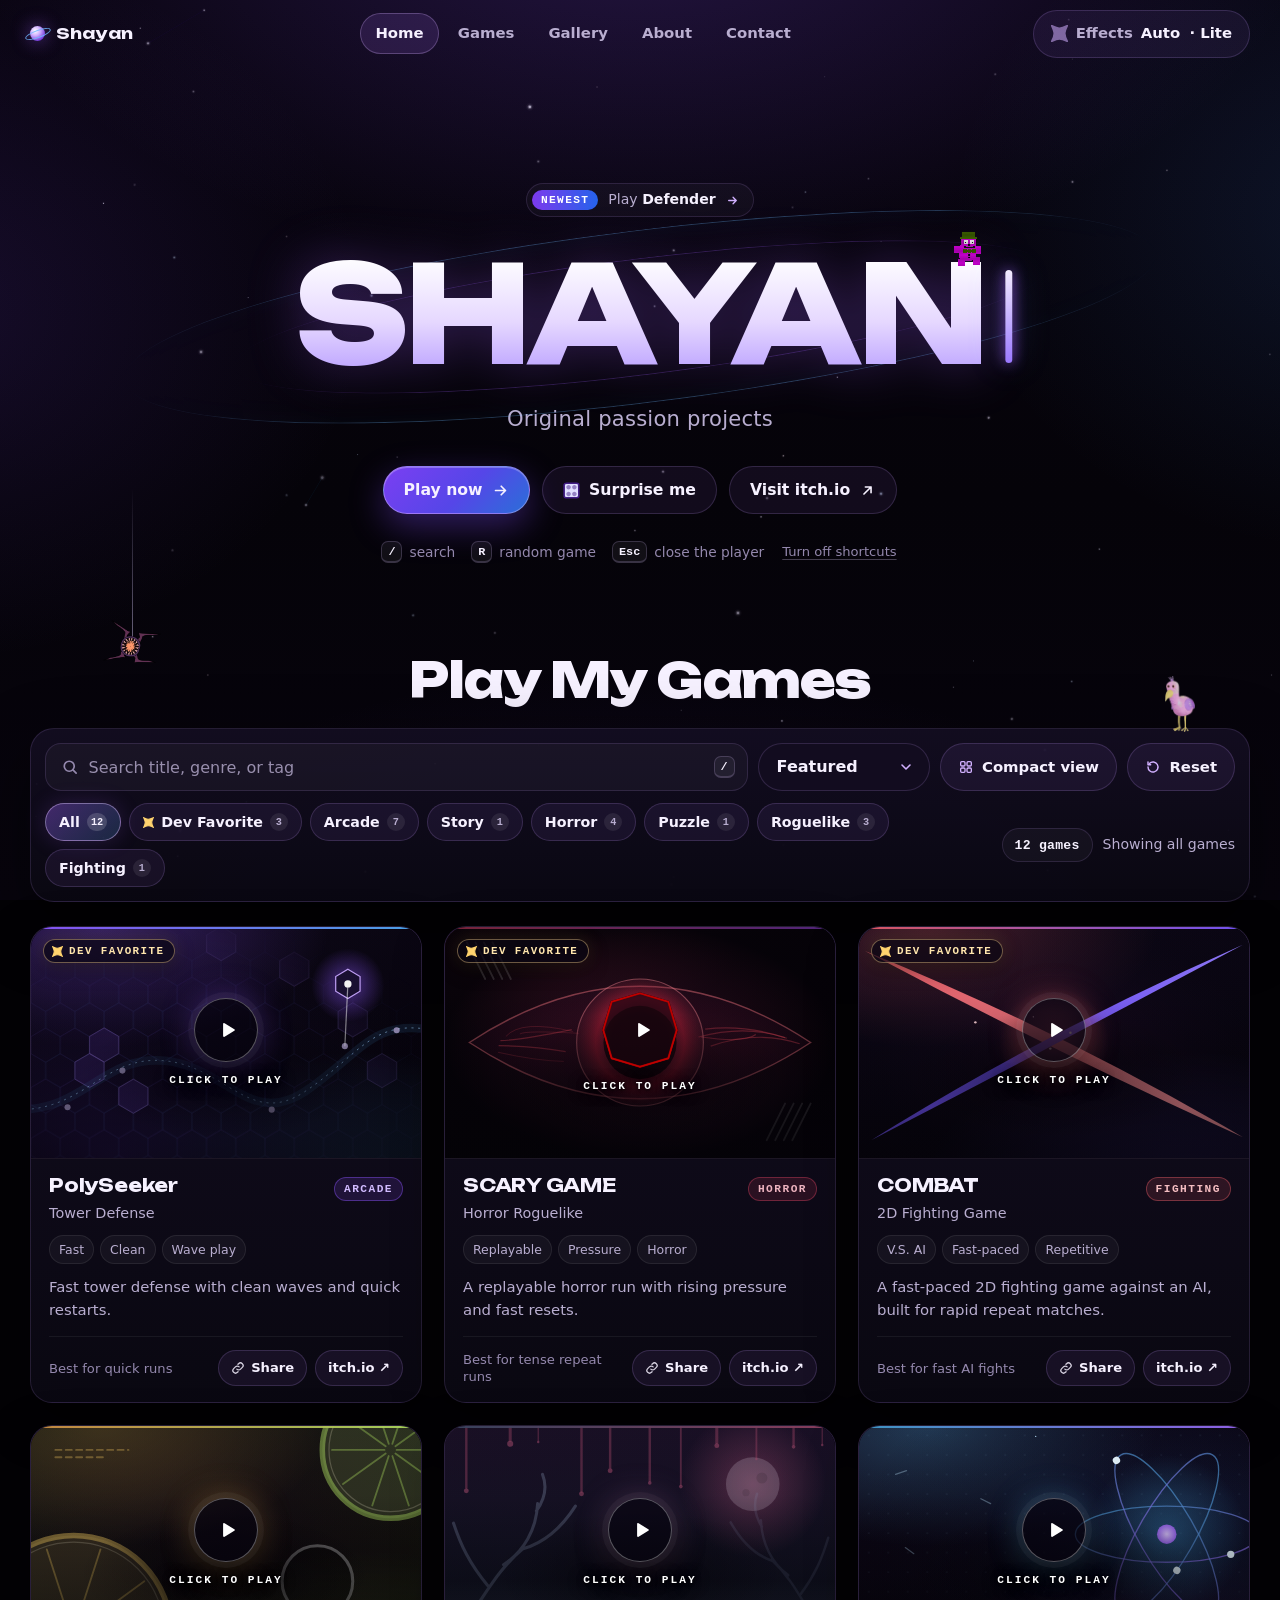
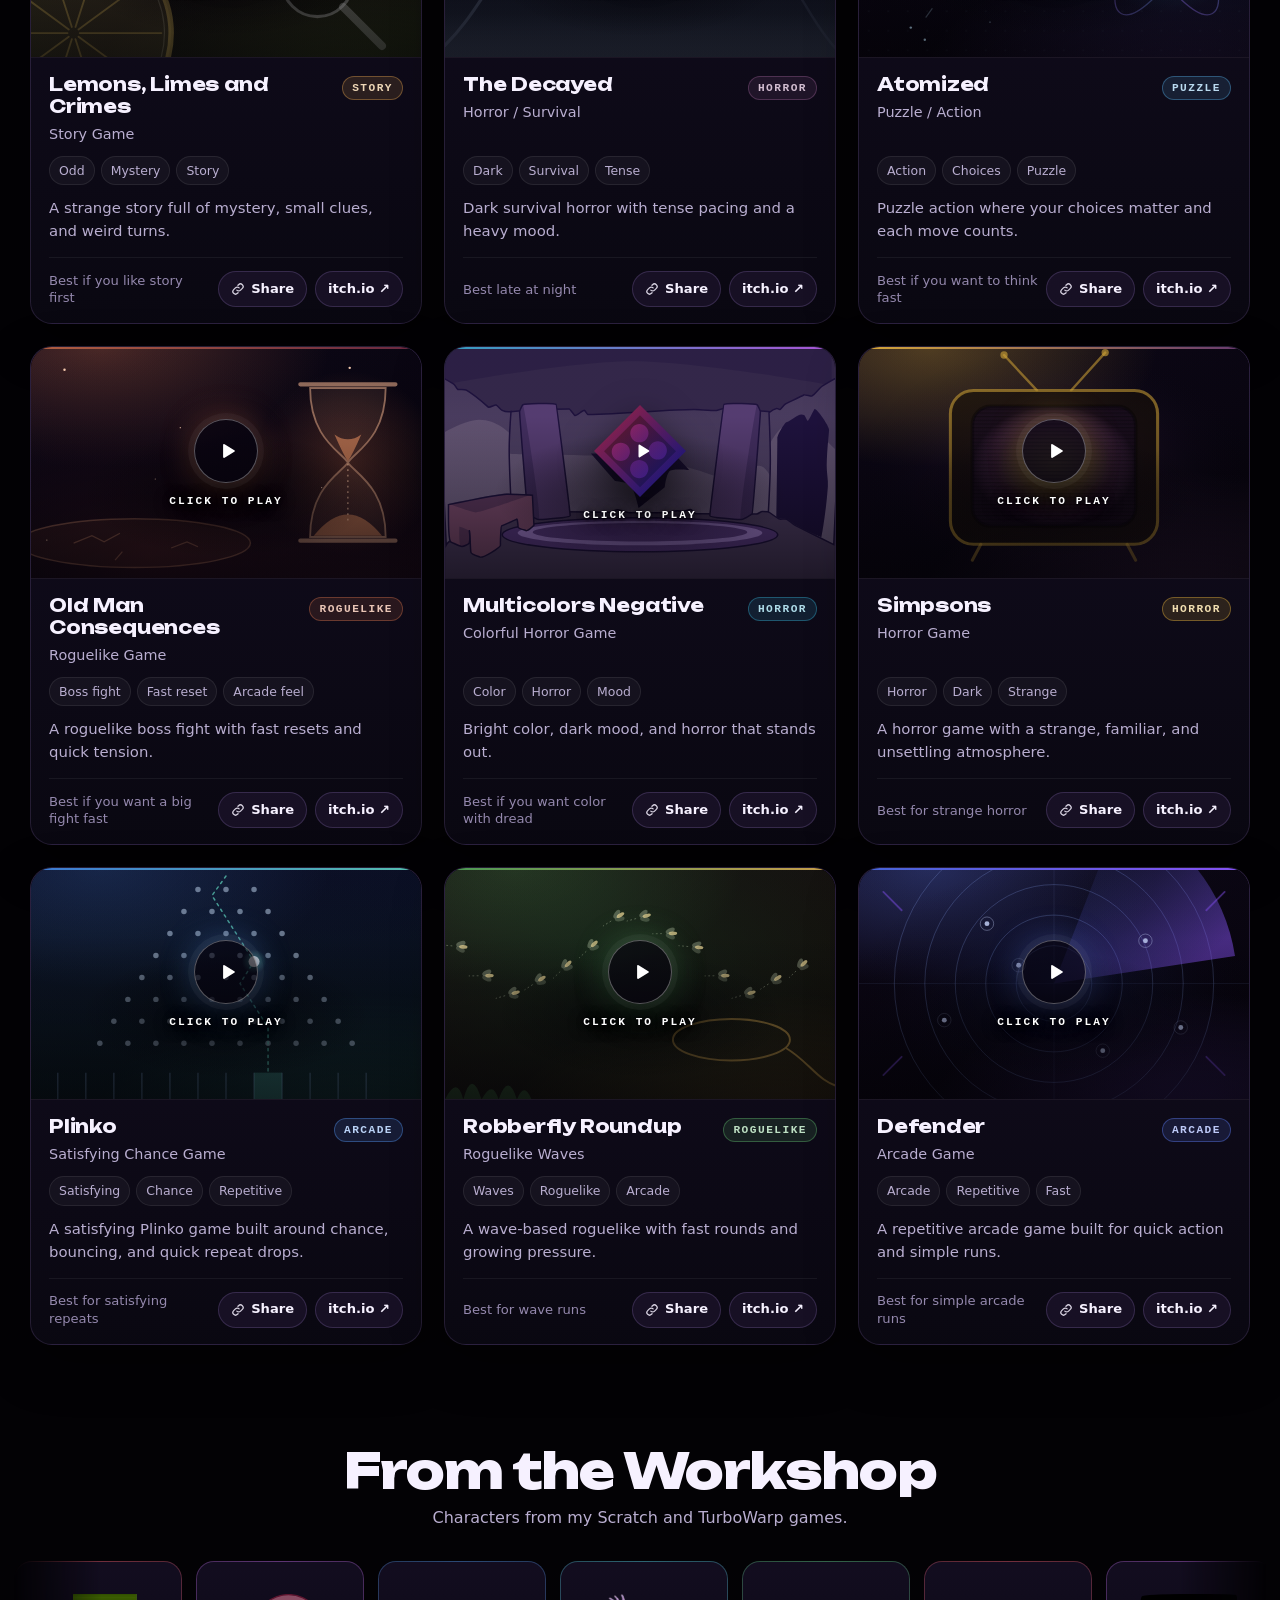
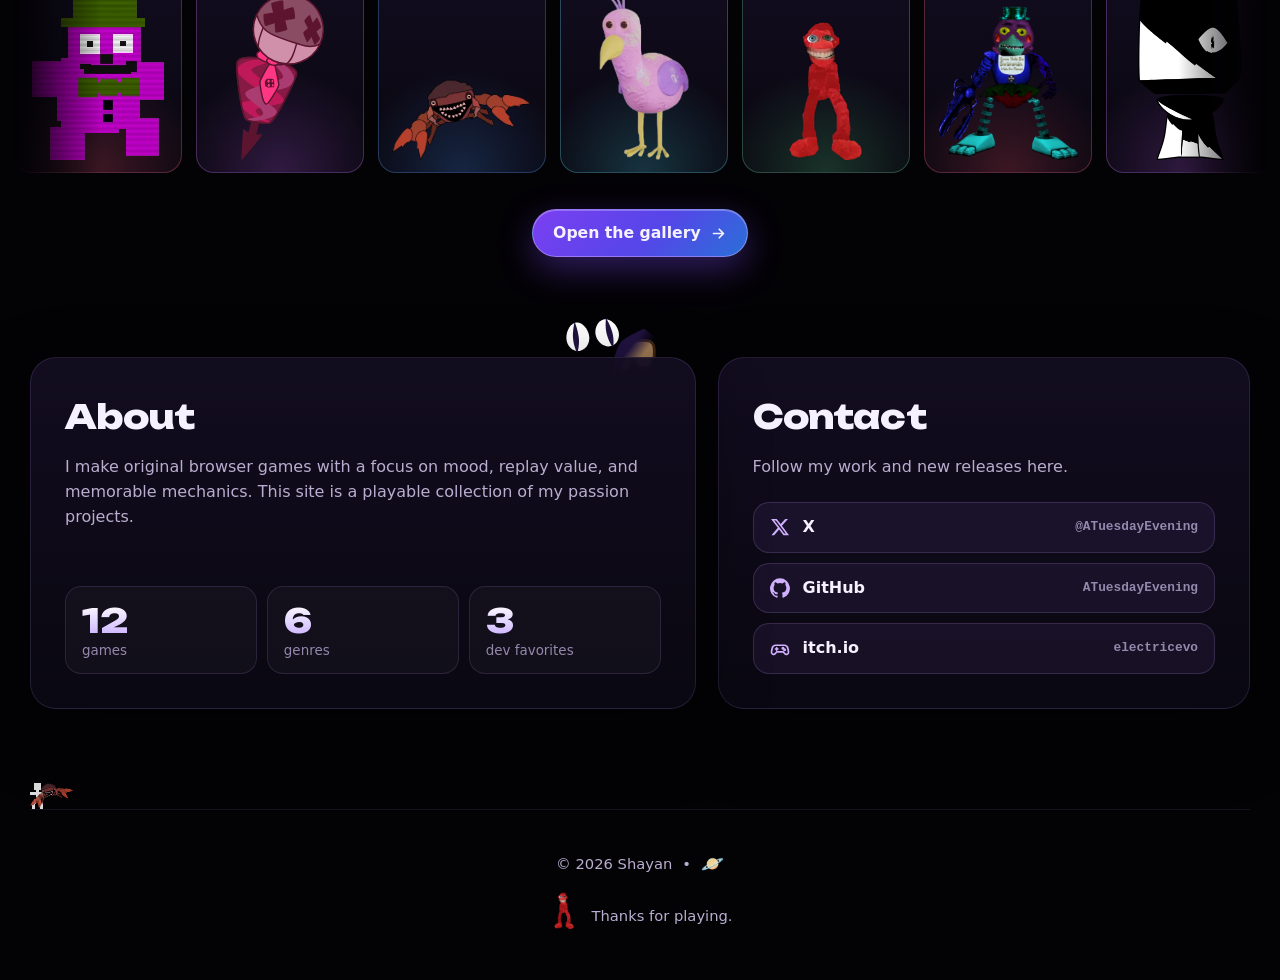
==== commit 56bf4ffc: "More cameos and game UI: title bear, hanging spider, footer Krab, special play buttons - friendbear " ====
--- a/index.html
+++ b/index.html
@@ -980,6 +980,18 @@
       opacity: 0.45;
     }
 
+    /* The owner's four-point star (also on the Dev Favorite badges) marks the Dev Favorite filter. */
+    .filter-chip[data-filter="dev-favorite"]::before {
+      content: "";
+      flex: 0 0 auto;
+      width: 11px;
+      height: 11px;
+      margin-right: 7px;
+      background: var(--gold);
+      -webkit-mask: var(--i-star) center / contain no-repeat;
+      mask: var(--i-star) center / contain no-repeat;
+    }
+
     .filter-count {
       display: inline-grid;
       place-items: center;
@@ -1360,6 +1372,53 @@
       transform: scale(0.96);
     }
 
+    /* Two cards use their own game's UI for the play button: SCARY GAME's red octagon frame and the big
+       dice from MulticoloRs NEGATIVE. Only styling; the overlay itself comes from the original loader. */
+    #game-scary-game .play-overlay::before {
+      width: 76px;
+      height: 76px;
+      border: 0;
+      border-radius: 0;
+      clip-path: polygon(50% 0, 88.5% 11.5%, 100% 50%, 88.5% 88.5%, 50% 100%, 11.5% 88.5%, 0 50%, 11.5% 11.5%);
+      background: var(--i-play-fill) 56% 50% / 24px no-repeat, url("assets/art/scary-game/octagon.svg") center / 100% 100% no-repeat, rgba(8, 5, 16, 0.66);
+      box-shadow: none;
+    }
+
+    #game-scary-game .play-overlay:hover::before,
+    #game-scary-game .play-overlay:focus-visible::before {
+      background-color: rgba(120, 12, 26, 0.72);
+      box-shadow: none;
+    }
+
+    #game-multicolors-negative .play-overlay::before {
+      width: 92px;
+      height: 92px;
+      border: 0;
+      border-radius: 0;
+      background: var(--i-play-fill) 54% 50% / 22px no-repeat, url("assets/art/multicolors-negative/bg-dice.svg") center / contain no-repeat;
+      box-shadow: none;
+      filter: drop-shadow(0 10px 18px rgba(0, 0, 0, 0.55));
+    }
+
+    #game-multicolors-negative .play-overlay:hover::before,
+    #game-multicolors-negative .play-overlay:focus-visible::before {
+      background-color: transparent;
+      box-shadow: none;
+      transform: scale(1.1) rotate(-8deg);
+    }
+
+    .games-grid.compact #game-scary-game .play-overlay::before {
+      width: 60px;
+      height: 60px;
+      background-size: 20px, 100% 100%;
+    }
+
+    .games-grid.compact #game-multicolors-negative .play-overlay::before {
+      width: 72px;
+      height: 72px;
+      background-size: 18px, contain;
+    }
+
     /* Left in the card while its game plays in the big player. Clicking it jumps up there. */
     .embed-placeholder {
       display: flex;
@@ -2164,32 +2223,66 @@
     }
 
     /* ---------- Cameos on the home page ---------- */
-    /* The Krab from "The Hadal Zone" scuttles across the bottom of the hero now and then. */
-    .cameo-runway {
+    /* friendbear (SCARY GAME) climbs onto the last letter once the name has finished typing. */
+    .cameo-title {
+      position: absolute;
+      right: 0.035em;
+      bottom: 0.86em;
+      width: max(0.2em, 15px);
+      opacity: 0;
+      transform: translateY(0.12em);
+      transition: opacity 0.35s ease, transform 0.5s var(--ease-spring);
+    }
+
+    .hero-title.is-typed .cameo-title {
+      opacity: 1;
+      transform: translateY(0);
+      transition-delay: 0.3s;
+    }
+
+    /* The eye creature from "The Hadal Zone" hangs by a thread beside the games heading. It drops lower
+       when the Horror filter is on. */
+    #games .section-head {
       position: relative;
-      z-index: 1;
-      height: 64px;
-      margin-top: -64px;
-      overflow: hidden;
-    }
-
-    .cameo-krab {
+    }
+
+    .cameo-spider {
       position: absolute;
-      left: 0;
-      bottom: 4px;
-      width: 86px;
-      transform: translateX(-120px);
-      animation: krabCross 36s linear 5s infinite;
+      left: 6%;
+      top: -34px;
+      width: 58px;
+      animation: spiderBob 3.4s ease-in-out infinite alternate;
       animation-play-state: paused;
-    }
-
-    .cameo-runway.in-view .cameo-krab {
+      transition: translate 0.6s var(--ease-spring);
+    }
+
+    .cameo-spider::before {
+      content: "";
+      position: absolute;
+      left: 50%;
+      bottom: 62%;
+      width: 1px;
+      height: 150px;
+      background: linear-gradient(transparent, rgba(220, 208, 255, 0.45));
+    }
+
+    .cameo-spider.in-view {
       animation-play-state: running;
     }
 
-    @keyframes krabCross {
-      0% { transform: translateX(-120px); }
-      40%, 100% { transform: translateX(calc(100vw + 20px)); }
+    #games:has(.filter-chip[data-filter="horror"][aria-pressed="true"]) .cameo-spider {
+      translate: 0 34px;
+    }
+
+    @keyframes spiderBob {
+      from { transform: translateY(0); }
+      to { transform: translateY(9px); }
+    }
+
+    @media (max-width: 760px) {
+      .cameo-spider {
+        display: none;
+      }
     }
 
     /* Opila (Survival The Banban Killer 2) perched on the search panel. */
@@ -2225,7 +2318,12 @@
       width: 58px;
       margin: 0 auto 14px;
       transform-origin: 50% 100%;
-      animation: shrug 2.6s ease-in-out infinite;
+      animation: shrugPop 0.4s var(--ease-spring) both, shrug 2.6s ease-in-out 0.4s infinite;
+    }
+
+    @keyframes shrugPop {
+      from { transform: scale(0.6); opacity: 0; }
+      to { transform: scale(1); opacity: 1; }
     }
 
     @keyframes shrug {
@@ -2269,12 +2367,10 @@
     }
 
     @media (prefers-reduced-motion: reduce) {
-      .cameo-runway {
-        display: none;
-      }
-
       .cameo-perch,
-      .cameo-shrug {
+      .cameo-shrug,
+      .cameo-spider,
+      .cameo-title {
         animation: none !important;
       }
 
@@ -2448,6 +2544,24 @@
       50% { transform: translateX(calc(100cqw - 100%)) scaleX(-1); }
       99.99% { transform: translateX(0) scaleX(-1); }
       100% { transform: translateX(0) scaleX(1); }
+    }
+
+    /* The Krab from "The Hadal Zone" walks the same line the other way, so the two pass each other. */
+    .walker-krab {
+      opacity: 0.9;
+      animation-name: walkAcrossBack;
+    }
+
+    .walker-krab > img {
+      image-rendering: auto;
+    }
+
+    @keyframes walkAcrossBack {
+      0% { transform: translateX(calc(100cqw - 100%)) scaleX(1); }
+      49.99% { transform: translateX(0) scaleX(1); }
+      50% { transform: translateX(0) scaleX(-1); }
+      99.99% { transform: translateX(calc(100cqw - 100%)) scaleX(-1); }
+      100% { transform: translateX(calc(100cqw - 100%)) scaleX(1); }
     }
 
     @media (prefers-reduced-motion: reduce) {
@@ -2941,6 +3055,7 @@
       <h1 class="hero-title" aria-label="SHAYAN">
         <span class="hero-ghost" aria-hidden="true">SHAYAN</span>
         <span class="hero-typed" aria-hidden="true"><span id="typed-name"></span><span class="typing-caret" aria-hidden="true">|</span></span>
+        <span class="cameo cameo-title" aria-hidden="true"><span class="sprite is-pixel" style="--frames: 9; --fps: 8; --fw: 190; --fh: 238;"><img src="assets/sprites/scary-game-friendbear.webp" alt="" width="1710" height="238" loading="lazy" decoding="async"></span></span>
       </h1>
     </div>
     <p class="tagline">Original passion projects</p>
@@ -2958,8 +3073,6 @@
     </p>
   </header>
 
-  <div class="cameo cameo-runway" aria-hidden="true"><span class="cameo-krab"><span class="sprite" style="--frames: 6; --fps: 8; --fw: 340; --fh: 201;"><img src="assets/sprites/hadal-zone-krab.webp" alt="" width="2040" height="201" loading="lazy" decoding="async"></span></span></div>
-
   <section class="player-shell" id="player-shell" aria-label="Game player">
     <div class="player-meta-row">
       <div class="player-heading">
@@ -2992,6 +3105,7 @@
   <main>
     <section class="games-section" id="games">
       <div class="section-head">
+        <span class="cameo cameo-spider" aria-hidden="true"><span class="sprite" style="--frames: 2; --fps: 3; --fw: 766; --fh: 562;"><img src="assets/sprites/hadal-zone-eye-spider.webp" alt="" width="1532" height="562" loading="lazy" decoding="async"></span></span>
         <h2 class="section-title">Play My Games</h2>
       </div>
 
@@ -3361,7 +3475,7 @@
   </main>
 
   <footer>
-    <div class="walker-track" aria-hidden="true"><span class="walker" style="--frames: 5; --fps: 8; --fw: 97; --fh: 167;"><img src="assets/sprites/scary-game-you-walk.webp" alt="" width="485" height="167" loading="lazy" decoding="async"></span></div>
+    <div class="walker-track" aria-hidden="true"><span class="walker" style="--frames: 5; --fps: 8; --fw: 97; --fh: 167;"><img src="assets/sprites/scary-game-you-walk.webp" alt="" width="485" height="167" loading="lazy" decoding="async"></span><span class="walker walker-krab" style="--frames: 6; --fps: 8; --fw: 340; --fh: 201;"><img src="assets/sprites/hadal-zone-krab.webp" alt="" width="2040" height="201" loading="lazy" decoding="async"></span></div>
     <div class="footer-top"><span>© 2026 Shayan</span><span aria-hidden="true">•</span><span>🪐</span></div>
     <div class="footer-thanks"><span class="cameo cameo-dance" aria-hidden="true"><span class="sprite" style="--frames: 10; --fps: 10; --fw: 191; --fh: 250;"><img src="assets/sprites/fnaf-deluxe-steven.webp" alt="" width="1910" height="250" loading="lazy" decoding="async"></span></span><span>Thanks for playing.</span></div>
   </footer>
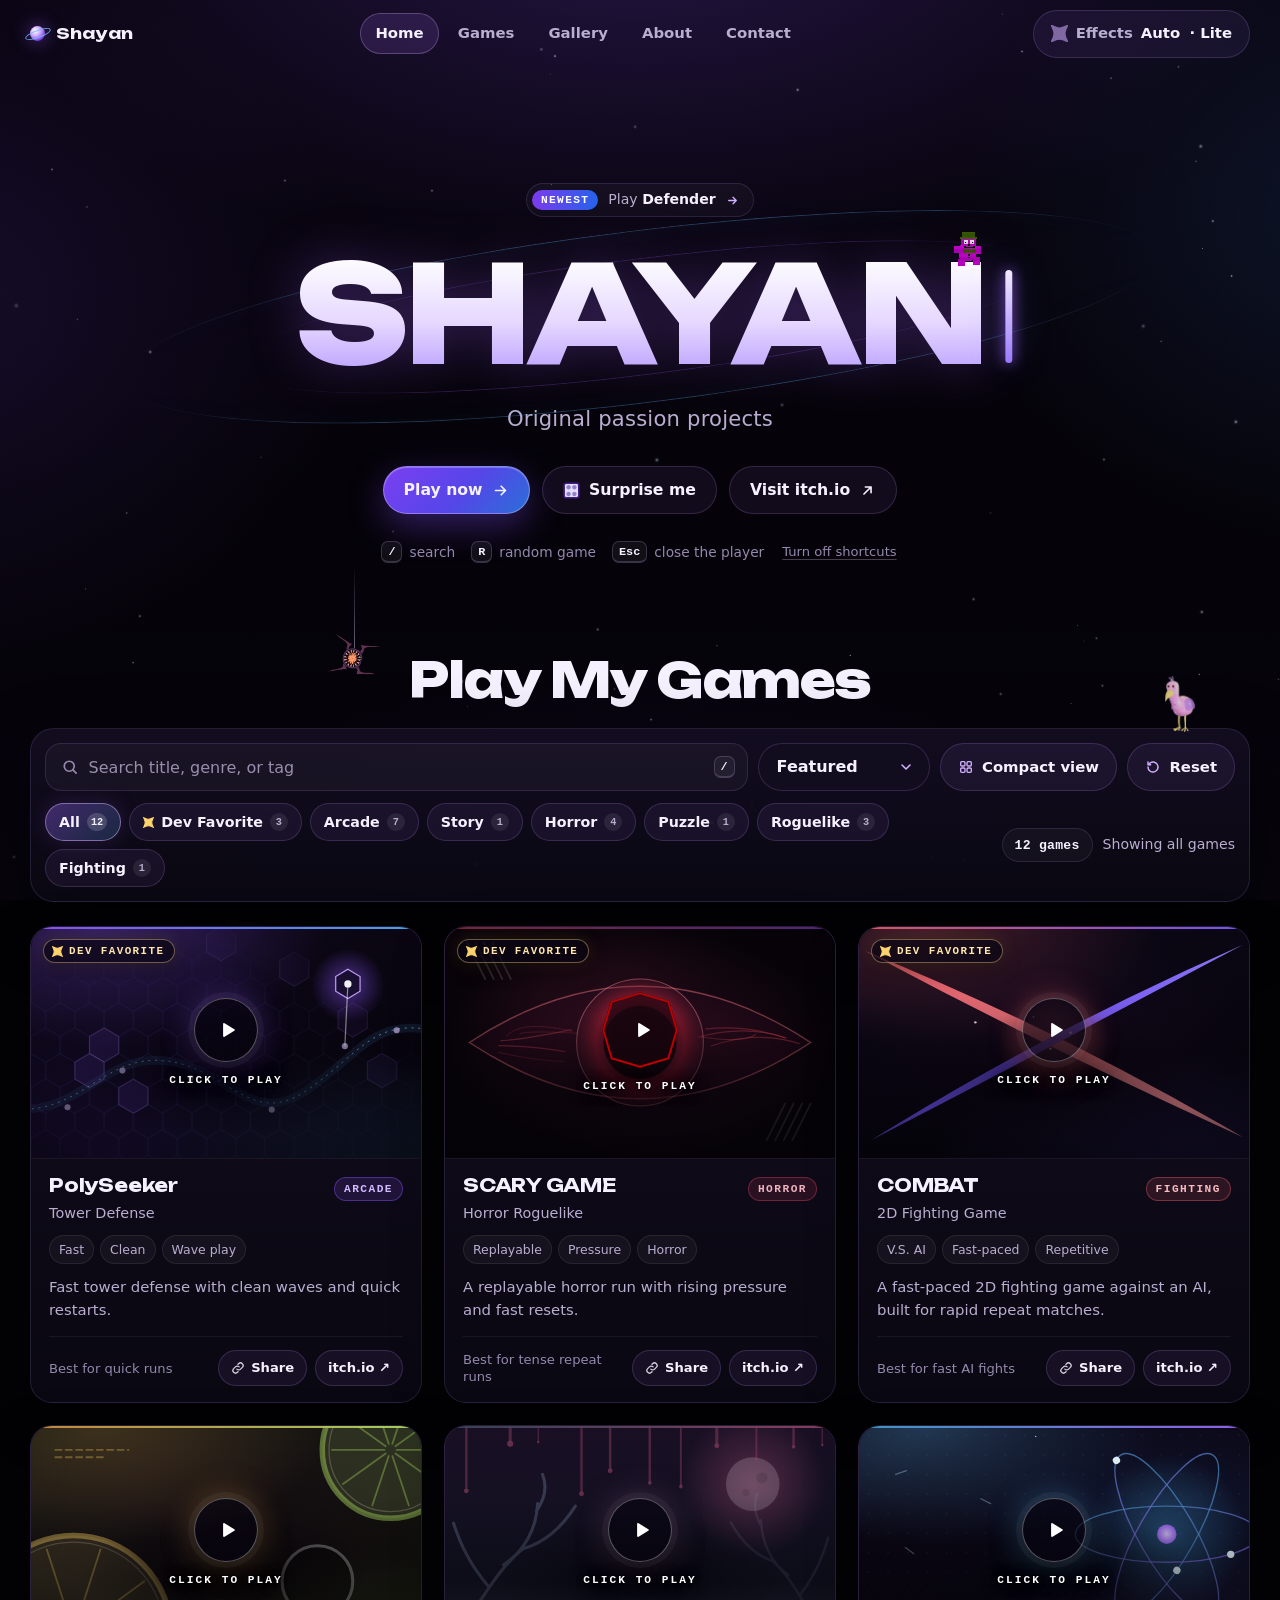
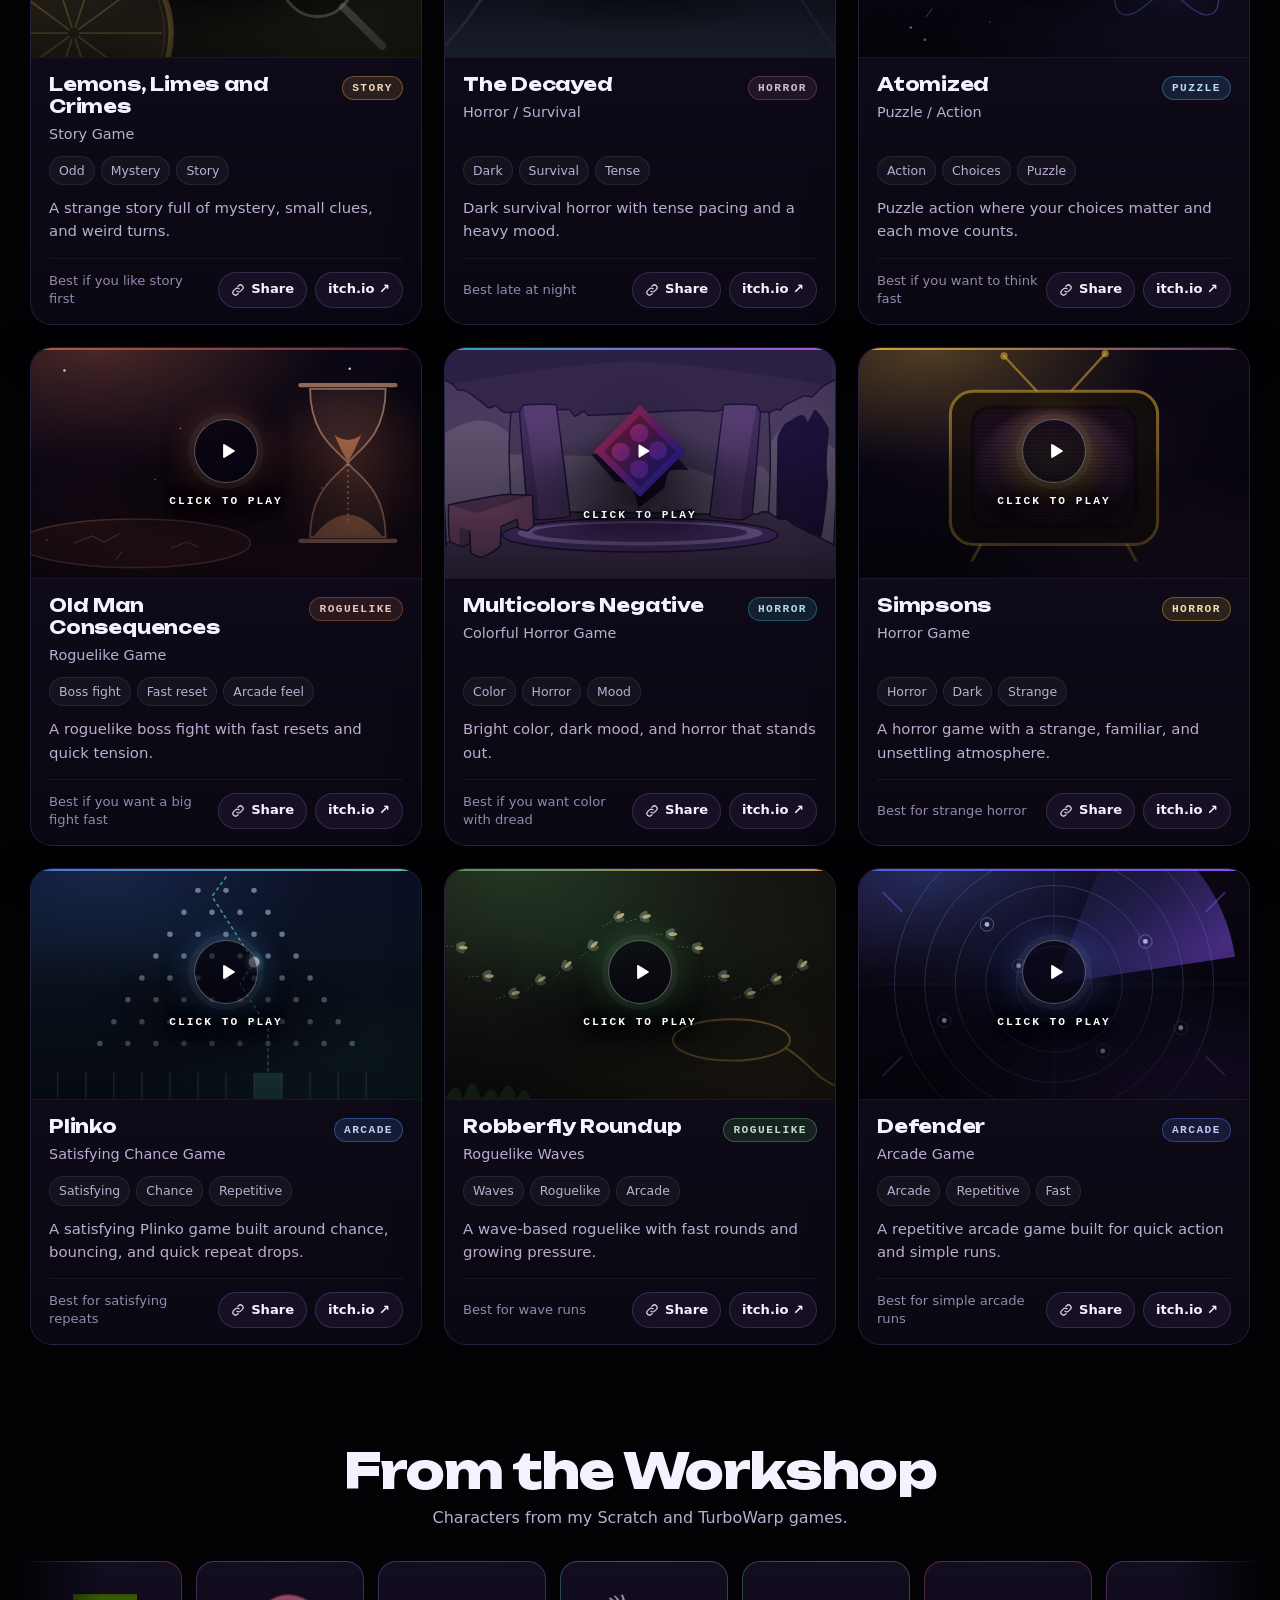
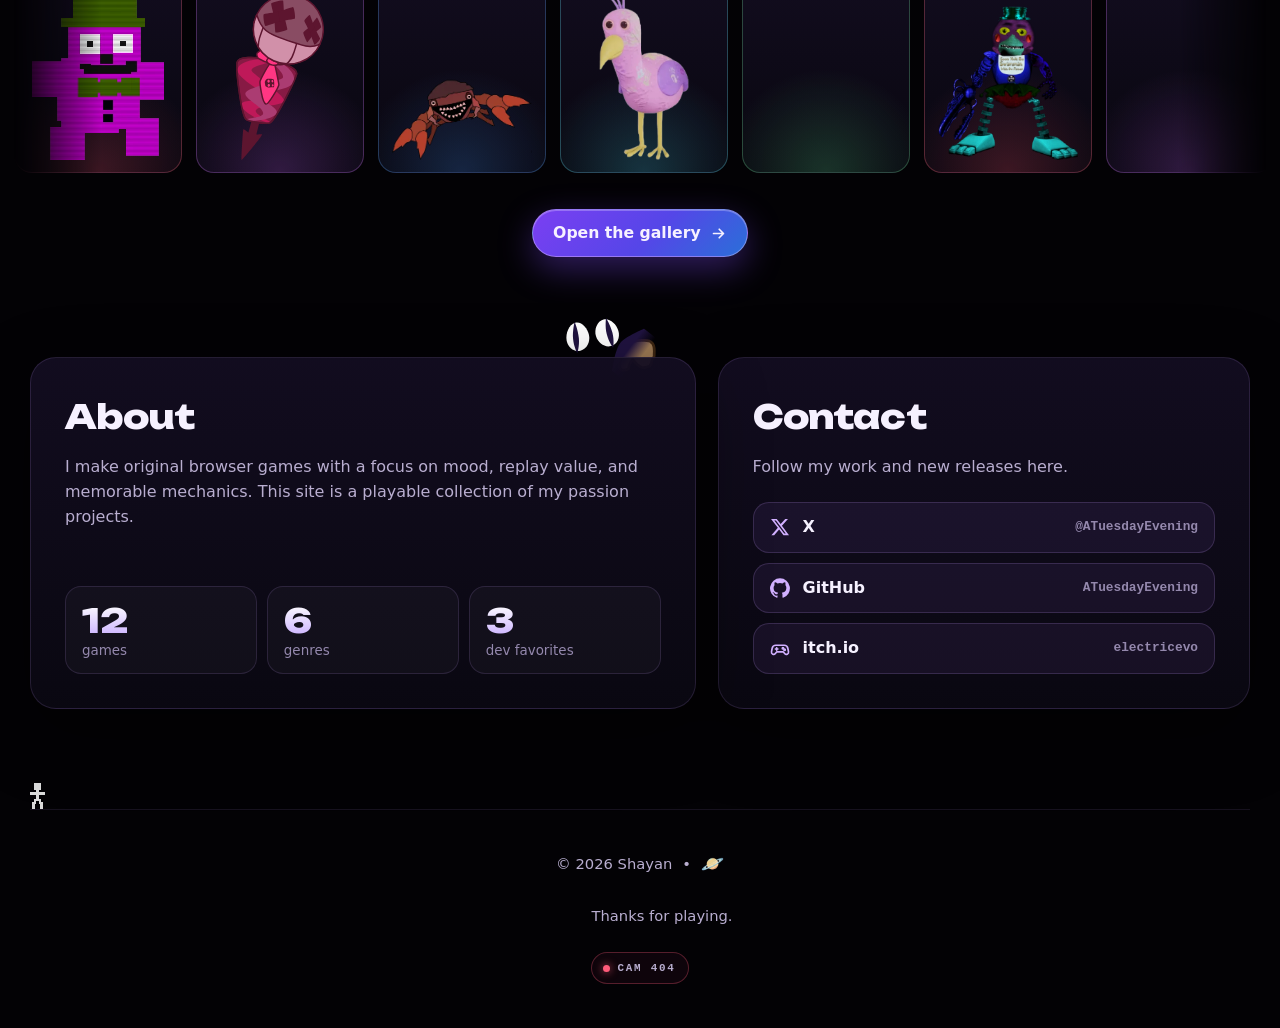
==== commit 4d16c416: "404 night shift: a tiny FNaF-style game, a CAM 404 footer link, review fixes 404 page: a security mo" ====
--- a/index.html
+++ b/index.html
@@ -1966,6 +1966,10 @@
       transition: transform 0.45s var(--ease-out), opacity 0.3s ease;
     }
 
+    body:has(.mini-player.show) footer {
+      padding-bottom: calc(112px + env(safe-area-inset-bottom));
+    }
+
     .mini-player.show {
       opacity: 1;
       pointer-events: auto;
@@ -2242,14 +2246,15 @@
 
     /* The eye creature from "The Hadal Zone" hangs by a thread beside the games heading. It drops lower
        when the Horror filter is on. */
-    #games .section-head {
+    #games .section-title {
       position: relative;
+      display: inline-block;
     }
 
     .cameo-spider {
       position: absolute;
-      left: 6%;
-      top: -34px;
+      right: calc(100% + 26px);
+      top: -22px;
       width: 58px;
       animation: spiderBob 3.4s ease-in-out infinite alternate;
       animation-play-state: paused;
@@ -2262,12 +2267,17 @@
       left: 50%;
       bottom: 62%;
       width: 1px;
-      height: 150px;
+      height: 84px;
       background: linear-gradient(transparent, rgba(220, 208, 255, 0.45));
     }
 
     .cameo-spider.in-view {
       animation-play-state: running;
+    }
+
+    /* Out of the way while a game is open above it. */
+    .player-shell.show ~ main .cameo-spider {
+      visibility: hidden;
     }
 
     #games:has(.filter-chip[data-filter="horror"][aria-pressed="true"]) .cameo-spider {
@@ -2319,6 +2329,11 @@
       margin: 0 auto 14px;
       transform-origin: 50% 100%;
       animation: shrugPop 0.4s var(--ease-spring) both, shrug 2.6s ease-in-out 0.4s infinite;
+      animation-play-state: paused;
+    }
+
+    .cameo-shrug.in-view {
+      animation-play-state: running;
     }
 
     @keyframes shrugPop {
@@ -2570,6 +2585,10 @@
       .sprite > img {
         animation: none !important;
       }
+
+      .walker-krab {
+        transform: translateX(calc(100cqw - 100%));
+      }
     }
 
     footer {
@@ -2617,6 +2636,53 @@
       display: block;
       width: 34px;
       margin-bottom: -1px;
+    }
+
+    /* A small way into the 404 page and its night-shift game. */
+    .footer-lost {
+      margin-top: 16px;
+    }
+
+    .lost-link {
+      display: inline-flex;
+      align-items: center;
+      gap: 8px;
+      min-height: 32px;
+      padding: 0 13px 0 11px;
+      border: 1px solid rgba(255, 91, 122, 0.3);
+      border-radius: 999px;
+      background: rgba(22, 8, 16, 0.6);
+      color: var(--text-dim);
+      font: 700 0.68rem/1 var(--font-mono);
+      letter-spacing: 0.16em;
+      text-decoration: none;
+      transition: color 0.2s ease, border-color 0.2s ease, background 0.2s ease;
+    }
+
+    .lost-link:hover,
+    .lost-link:focus-visible {
+      color: var(--text);
+      border-color: rgba(255, 91, 122, 0.62);
+      background: rgba(42, 10, 24, 0.75);
+    }
+
+    .lost-link .rec-dot {
+      width: 7px;
+      height: 7px;
+      border-radius: 50%;
+      background: #ff5b7a;
+      box-shadow: 0 0 8px rgba(255, 91, 122, 0.8);
+      animation: recBlink 2s steps(1) infinite;
+    }
+
+    @keyframes recBlink {
+      50% { opacity: 0.25; }
+    }
+
+    @media (prefers-reduced-motion: reduce) {
+      .lost-link .rec-dot {
+        animation: none;
+      }
     }
 
     .scroll-top {
@@ -2707,7 +2773,7 @@
       }
     }
 
-    @media (max-width: 359px) {
+    @media (max-width: 480px) {
       .cameo-perch {
         display: none;
       }
@@ -2969,9 +3035,14 @@
       .ico,
       .share-button::before,
       .featured-badge::before,
+      .filter-chip[data-filter="dev-favorite"]::before,
       .embed-placeholder::after {
         forced-color-adjust: none;
         background: CanvasText;
+      }
+
+      .ico-dice {
+        background: var(--owner-dice) center / contain no-repeat;
       }
     }
 
@@ -3105,8 +3176,7 @@
   <main>
     <section class="games-section" id="games">
       <div class="section-head">
-        <span class="cameo cameo-spider" aria-hidden="true"><span class="sprite" style="--frames: 2; --fps: 3; --fw: 766; --fh: 562;"><img src="assets/sprites/hadal-zone-eye-spider.webp" alt="" width="1532" height="562" loading="lazy" decoding="async"></span></span>
-        <h2 class="section-title">Play My Games</h2>
+        <h2 class="section-title"><span class="cameo cameo-spider" aria-hidden="true"><span class="sprite" style="--frames: 2; --fps: 3; --fw: 766; --fh: 562;"><img src="assets/sprites/hadal-zone-eye-spider.webp" alt="" width="1532" height="562" loading="lazy" decoding="async"></span></span>Play My Games</h2>
       </div>
 
       <div class="control-panel">
@@ -3478,6 +3548,7 @@
     <div class="walker-track" aria-hidden="true"><span class="walker" style="--frames: 5; --fps: 8; --fw: 97; --fh: 167;"><img src="assets/sprites/scary-game-you-walk.webp" alt="" width="485" height="167" loading="lazy" decoding="async"></span><span class="walker walker-krab" style="--frames: 6; --fps: 8; --fw: 340; --fh: 201;"><img src="assets/sprites/hadal-zone-krab.webp" alt="" width="2040" height="201" loading="lazy" decoding="async"></span></div>
     <div class="footer-top"><span>© 2026 Shayan</span><span aria-hidden="true">•</span><span>🪐</span></div>
     <div class="footer-thanks"><span class="cameo cameo-dance" aria-hidden="true"><span class="sprite" style="--frames: 10; --fps: 10; --fw: 191; --fh: 250;"><img src="assets/sprites/fnaf-deluxe-steven.webp" alt="" width="1910" height="250" loading="lazy" decoding="async"></span></span><span>Thanks for playing.</span></div>
+    <div class="footer-lost"><a class="lost-link" href="404.html" rel="nofollow" aria-label="CAM 404: the lost page and its night-shift game"><span class="rec-dot" aria-hidden="true"></span>CAM 404</a></div>
   </footer>
 
   <div class="mini-player" id="mini-player" aria-hidden="true" inert>
@@ -4247,9 +4318,23 @@
 
     // The current section is the first one crossing a band 40% down the screen; at the very bottom
     // of the page it is the last section (About and Contact sit side by side on wide screens).
+    // A section picked in the nav stays lit while it is on screen, even at the page bottom.
+    let navPicked = null;
+    let navPickedSeen = false;
+    navLinks.forEach((link) => link.addEventListener('click', () => {
+      navPicked = document.getElementById(link.dataset.section);
+      navPickedSeen = false;
+    }));
     function syncNavHighlight() {
       const atBottom = scrollY + innerHeight >= document.documentElement.scrollHeight - 4;
-      const current = atBottom ? observedSections[observedSections.length - 1] : observedSections.find((section) => sectionsInBand.has(section));
+      let pickedVisible = false;
+      if (navPicked) {
+        const r = navPicked.getBoundingClientRect();
+        pickedVisible = r.bottom > 0 && r.top < innerHeight;
+        if (pickedVisible) navPickedSeen = true;
+        else if (navPickedSeen) navPicked = null; // the visitor has scrolled away from it
+      }
+      const current = atBottom && pickedVisible ? navPicked : atBottom ? observedSections[observedSections.length - 1] : observedSections.find((section) => sectionsInBand.has(section));
       if (!current) return;
       navLinks.forEach((link) => {
         const isCurrent = link.dataset.section === current.id;
@@ -4288,6 +4373,13 @@
       entries.forEach((entry) => entry.target.classList.toggle('in-view', entry.isIntersecting));
     }, { rootMargin: '80px 0px' });
     document.querySelectorAll('.walker, .marquee, .peeker, .cameo').forEach((element) => inViewObserver.observe(element));
+
+    // On the narrowest phones the full placeholder gets cut off mid-word.
+    const searchField = document.getElementById('game-search');
+    const narrowSearch = window.matchMedia('(max-width: 380px)');
+    const fitSearchPlaceholder = () => { searchField.placeholder = narrowSearch.matches ? 'Search games' : 'Search title, genre, or tag'; };
+    fitSearchPlaceholder();
+    narrowSearch.addEventListener?.('change', fitSearchPlaceholder);
 
     const marquee = document.querySelector('.marquee');
     if (marquee) {
@@ -4455,6 +4547,18 @@
       effectsToggle.title = `${effectLabel()} (click to switch Auto, Full, Lite)`;
       document.documentElement.classList.toggle('fx-lite', effectsLite);
     }
+
+    // The Back button can restore a page from the browser's cache with the effects mode it had then;
+    // pick up a mode that was changed on another page in the meantime.
+    addEventListener('pageshow', (event) => {
+      if (!event.persisted) return;
+      const stored = storage.get('shayan-effects');
+      if (!EFFECT_MODES.includes(stored) || stored === state.effectMode) return;
+      state.effectMode = stored;
+      effectsLite = state.effectMode === 'lite' || (state.effectMode === 'auto' && lowPowerHardware);
+      syncEffectsButton();
+      resizeCanvas(true);
+    });
 
     effectsToggle.addEventListener('click', () => {
       state.effectMode = state.effectMode === 'auto' ? 'full' : state.effectMode === 'full' ? 'lite' : 'auto';
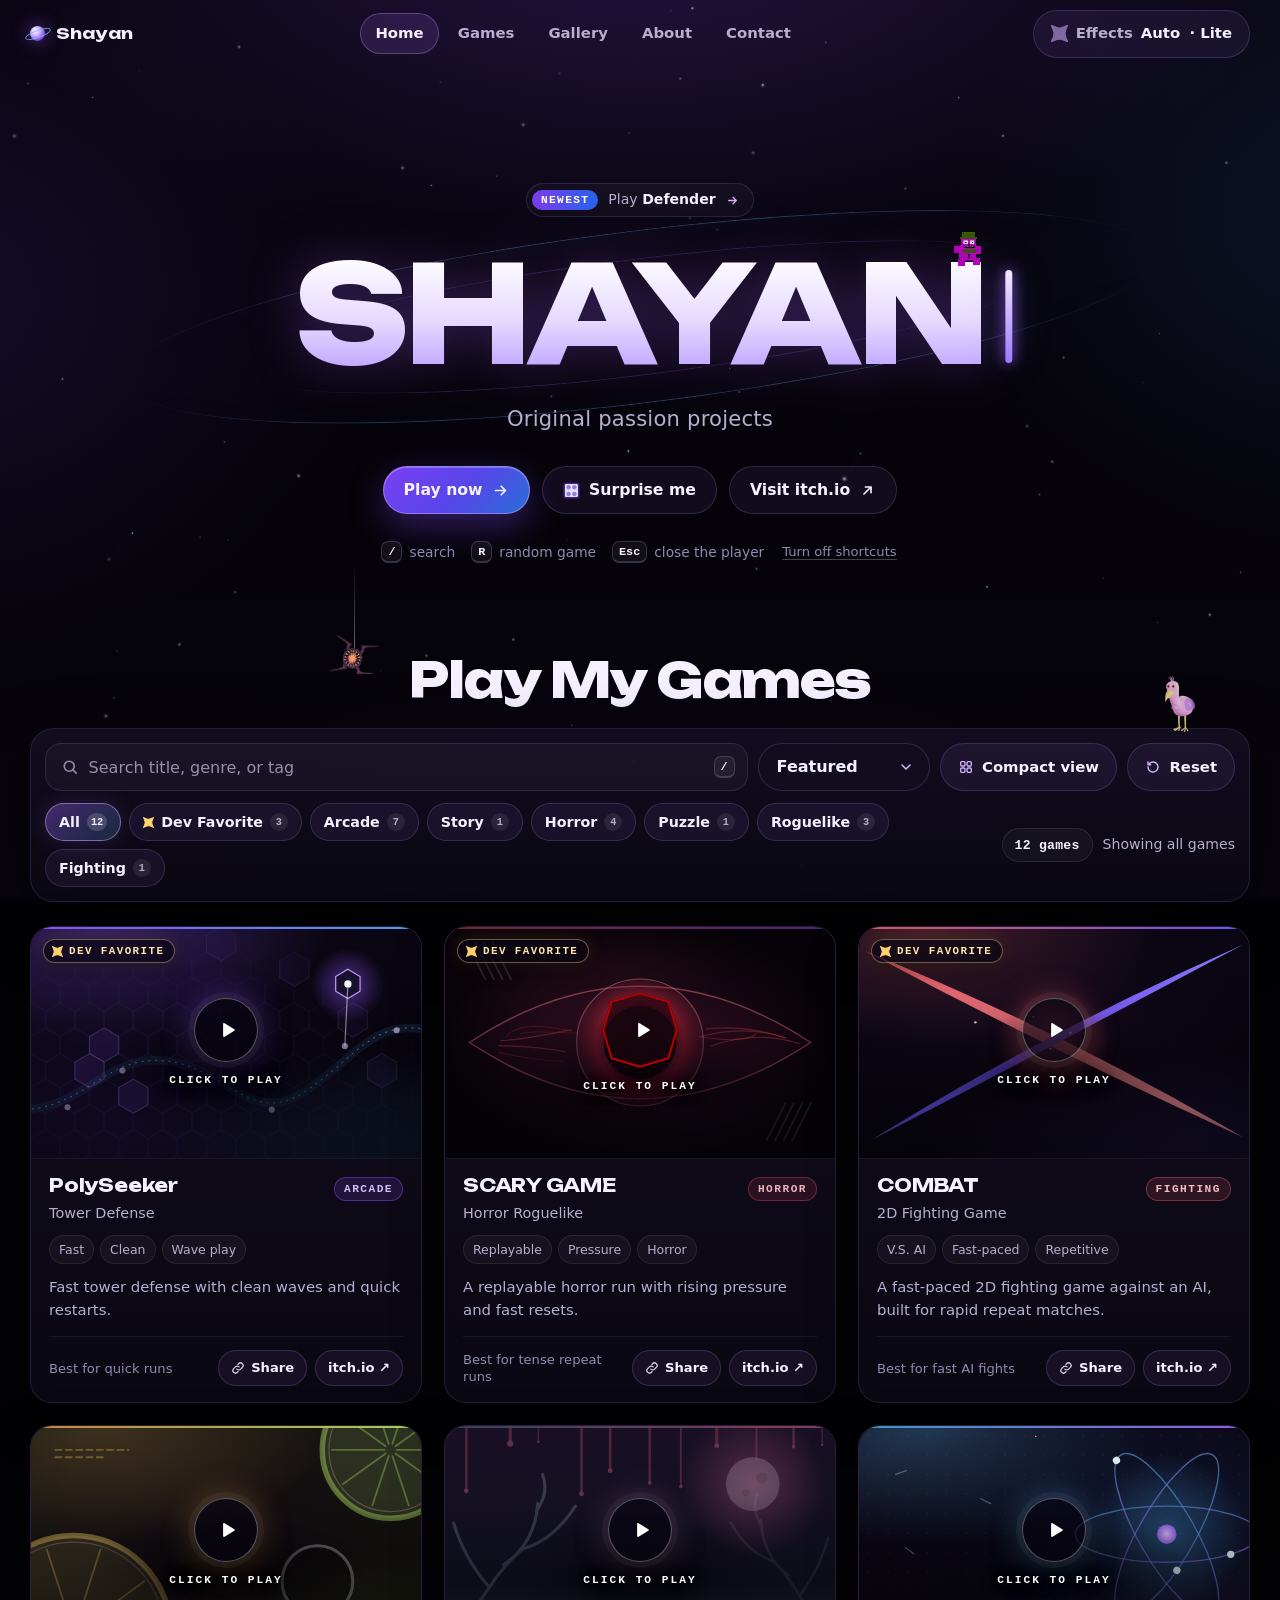
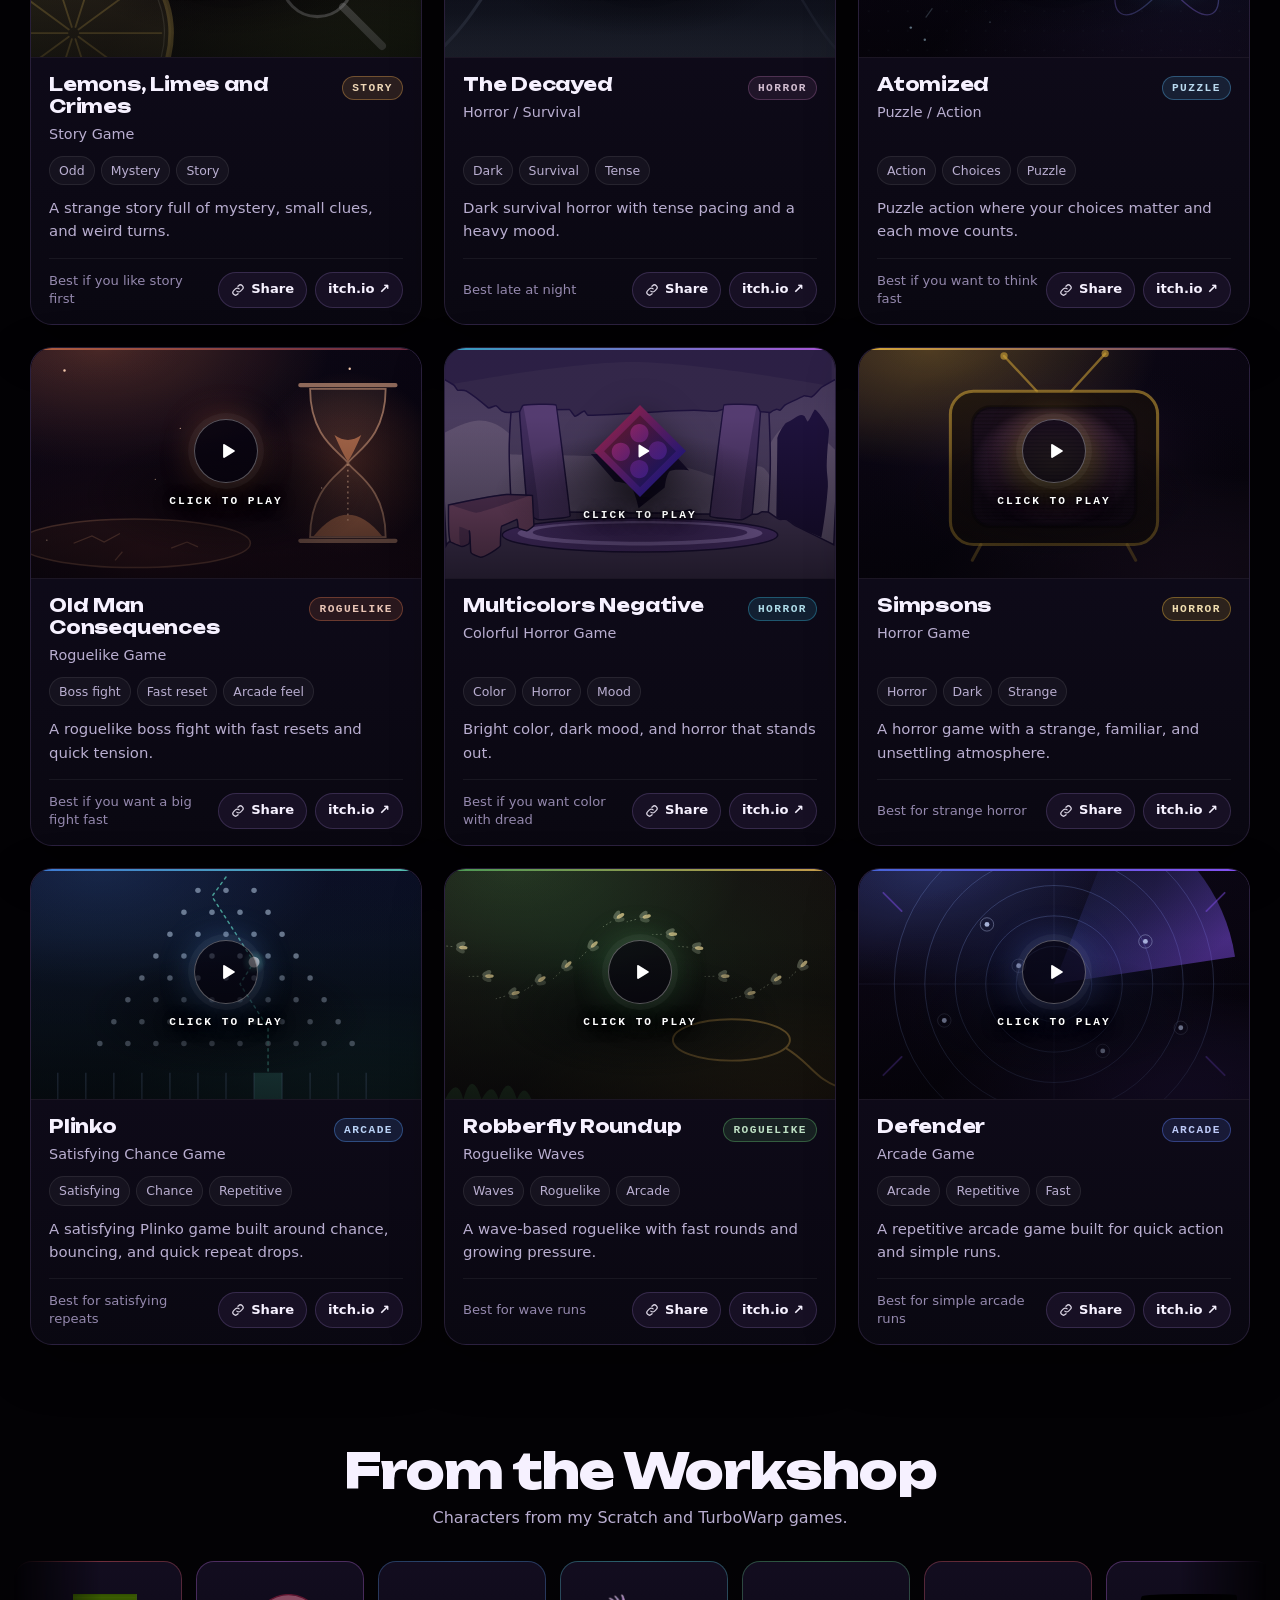
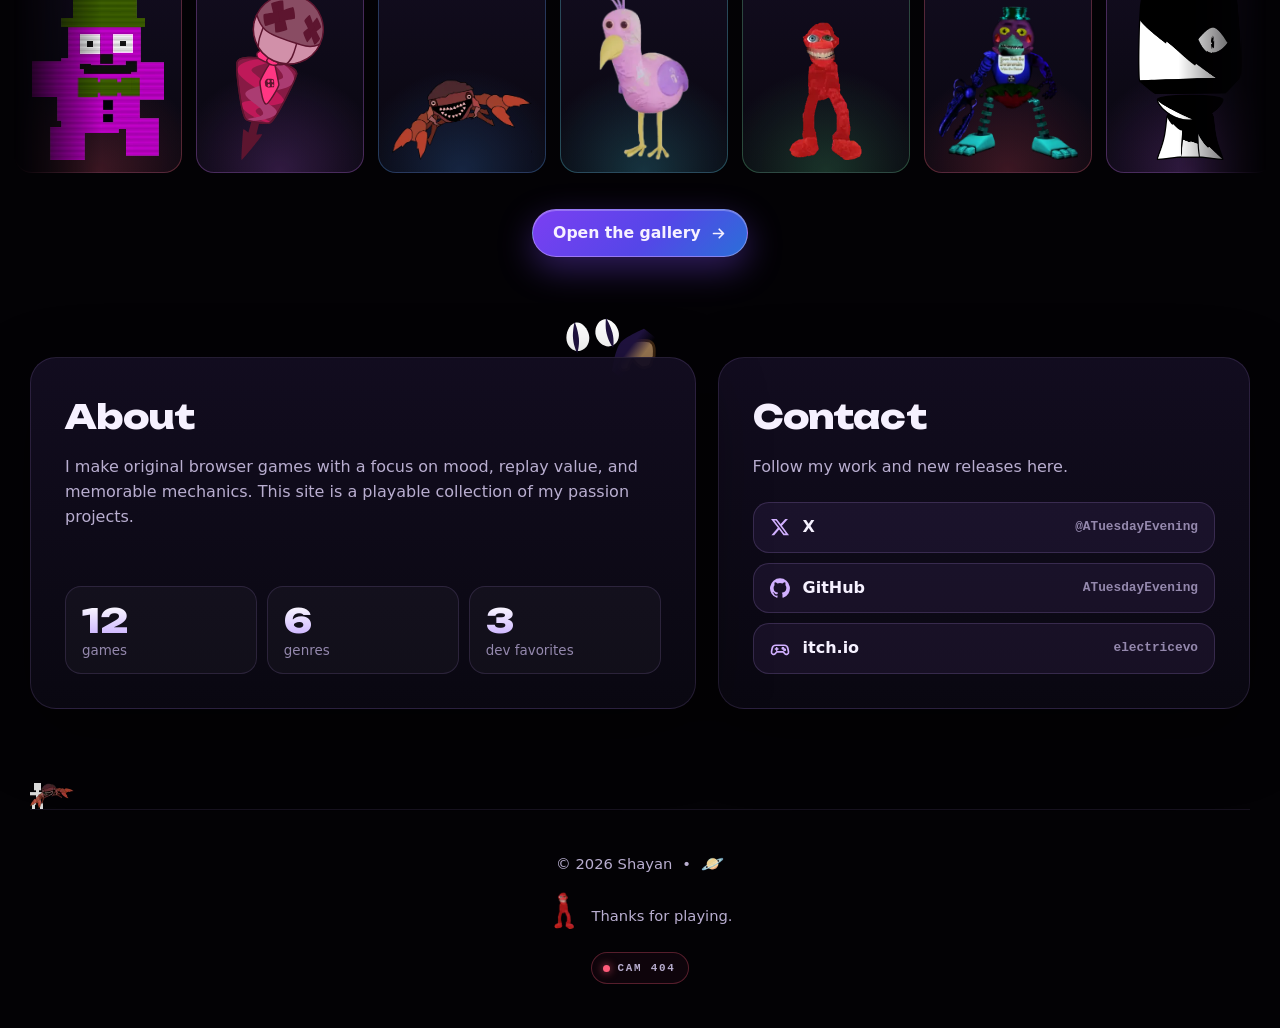
==== commit 888688ed: "Speed: lighter start-up, small copies of decorative art, faster gallery first paint Measured with Li" ====
--- a/index.html
+++ b/index.html
@@ -3072,14 +3072,14 @@
     #game-robberfly-roundup { --c1: #5bb068; --c2: #d1a44e; }
     #game-defender { --c1: #5a78ec; --c2: #8c55ff; }
     #game-polyseeker { --art: url("data:image/svg+xml,%3Csvg xmlns='http://www.w3.org/2000/svg' viewBox='0 0 640 380' preserveAspectRatio='xMidYMid slice'%3E%3Cdefs%3E%3ClinearGradient id='g' x1='0' y1='0' x2='1' y2='1'%3E%3Cstop offset='0' stop-color='%238c55ff'/%3E%3Cstop offset='1' stop-color='%234da8f0'/%3E%3C/linearGradient%3E%3Cpattern id='hp' width='48' height='83.2' patternUnits='userSpaceOnUse'%3E%3Cpath d='M24 0l24 14v28l-24 14l-24 -14v-28zM24 56v28' fill='none' stroke='url(%23g)' stroke-width='1.2' stroke-opacity='.34'/%3E%3C/pattern%3E%3CradialGradient id='gl'%3E%3Cstop offset='0' stop-color='%238c55ff' stop-opacity='0.55'/%3E%3Cstop offset='1' stop-color='%238c55ff' stop-opacity='0'/%3E%3C/radialGradient%3E%3CradialGradient id='bg' cx='.2' cy='1' r='1'%3E%3Cstop offset='0' stop-color='%233b1f7a' stop-opacity='.55'/%3E%3Cstop offset='1' stop-color='%230a0716' stop-opacity='0'/%3E%3C/radialGradient%3E%3CradialGradient id='mg' cx='.35' cy='.8' r='.85'%3E%3Cstop offset='0' stop-color='%23fff'/%3E%3Cstop offset='1' stop-color='%23000'/%3E%3C/radialGradient%3E%3Cmask id='m'%3E%3Crect width='640' height='380' fill='url(%23mg)'/%3E%3C/mask%3E%3C/defs%3E%3Crect width='640' height='380' fill='url(%23bg)'/%3E%3Cg mask='url(%23m)'%3E%3Crect width='640' height='380' fill='url(%23hp)'/%3E%3Cpath d='M96 208l24 14v28l-24 14l-24 -14v-28z' fill='%238c55ff' fill-opacity='.24' stroke='%23b28cff' stroke-opacity='.7' stroke-width='1.2'/%3E%3Cpath d='M120 166l24 14v28l-24 14l-24 -14v-28z' fill='%238c55ff' fill-opacity='.24' stroke='%23b28cff' stroke-opacity='.7' stroke-width='1.2'/%3E%3Cpath d='M168 250l24 14v28l-24 14l-24 -14v-28z' fill='%238c55ff' fill-opacity='.24' stroke='%23b28cff' stroke-opacity='.7' stroke-width='1.2'/%3E%3Cpath d='M312 0l24 14v28l-24 14l-24 -14v-28z' fill='%238c55ff' fill-opacity='.24' stroke='%23b28cff' stroke-opacity='.7' stroke-width='1.2'/%3E%3Cpath d='M432 42l24 14v28l-24 14l-24 -14v-28z' fill='%238c55ff' fill-opacity='.24' stroke='%23b28cff' stroke-opacity='.7' stroke-width='1.2'/%3E%3Cpath d='M576 208l24 14v28l-24 14l-24 -14v-28z' fill='%238c55ff' fill-opacity='.24' stroke='%23b28cff' stroke-opacity='.7' stroke-width='1.2'/%3E%3Cpath d='M600 0l24 14v28l-24 14l-24 -14v-28z' fill='%238c55ff' fill-opacity='.24' stroke='%23b28cff' stroke-opacity='.7' stroke-width='1.2'/%3E%3Cpath d='M528 125l24 14v28l-24 14l-24 -14v-28z' fill='%238c55ff' fill-opacity='.24' stroke='%23b28cff' stroke-opacity='.7' stroke-width='1.2'/%3E%3C/g%3E%3Cpath d='M-20 300 C 90 300, 120 210, 220 220 S 360 330, 450 270 S 560 150, 660 170' fill='none' stroke='%234da8f0' stroke-width='14' stroke-opacity='.12' stroke-linecap='round'/%3E%3Cpath d='M-20 300 C 90 300, 120 210, 220 220 S 360 330, 450 270 S 560 150, 660 170' fill='none' stroke='%239fd0ff' stroke-width='1.6' stroke-dasharray='2 9' stroke-linecap='round' opacity='.7'/%3E%3Ccircle cx='60' cy='296' r='5' fill='%23d9c8ff' opacity='.75'/%3E%3Ccircle cx='150' cy='236' r='5' fill='%23d9c8ff' opacity='.75'/%3E%3Ccircle cx='262' cy='248' r='5' fill='%23d9c8ff' opacity='.75'/%3E%3Ccircle cx='395' cy='300' r='5' fill='%23d9c8ff' opacity='.75'/%3E%3Ccircle cx='515' cy='196' r='5' fill='%23d9c8ff' opacity='.75'/%3E%3Ccircle cx='600' cy='170' r='5' fill='%23d9c8ff' opacity='.75'/%3E%3Ccircle cx='520' cy='96' r='60' fill='url(%23gl)'/%3E%3Cpath d='M520 70 L540 82 V106 L520 118 L500 106 V82Z' fill='%231a1033' stroke='%23c7a6ff' stroke-width='2'/%3E%3Ccircle cx='520' cy='94' r='6' fill='%23fff'/%3E%3Cpath d='M520 94 L515 196' stroke='%23fff' stroke-width='2' opacity='.55'/%3E%3C/svg%3E"); }
-    #game-lemons-limes-and-crimes { --art: url("data:image/svg+xml,%3Csvg xmlns='http://www.w3.org/2000/svg' viewBox='0 0 640 380' preserveAspectRatio='xMidYMid slice'%3E%3Cdefs%3E%3CradialGradient id='bg' cx='.5' cy='.5' r='.8'%3E%3Cstop offset='0' stop-color='%233a2a10' stop-opacity='.15'/%3E%3Cstop offset='1' stop-color='%231d2a0c' stop-opacity='.5'/%3E%3C/radialGradient%3E%3C/defs%3E%3Crect width='640' height='380' fill='url(%23bg)'/%3E%3Ccircle cx='70' cy='340' r='160' fill='%23f3d27a' fill-opacity='.14' stroke='%23f0c75e' stroke-width='9' stroke-opacity='.5'/%3E%3Ccircle cx='70' cy='340' r='149' fill='none' stroke='%23fff6d6' stroke-width='2' stroke-opacity='.22'/%3E%3Cline x1='80' y1='340' x2='214' y2='340' stroke='%23f0c75e' stroke-width='3' stroke-opacity='.4' stroke-linecap='round'/%3E%3Cline x1='78' y1='346' x2='186' y2='425' stroke='%23f0c75e' stroke-width='3' stroke-opacity='.4' stroke-linecap='round'/%3E%3Cline x1='73' y1='350' x2='114' y2='477' stroke='%23f0c75e' stroke-width='3' stroke-opacity='.4' stroke-linecap='round'/%3E%3Cline x1='67' y1='350' x2='26' y2='477' stroke='%23f0c75e' stroke-width='3' stroke-opacity='.4' stroke-linecap='round'/%3E%3Cline x1='62' y1='346' x2='-46' y2='425' stroke='%23f0c75e' stroke-width='3' stroke-opacity='.4' stroke-linecap='round'/%3E%3Cline x1='60' y1='340' x2='-74' y2='340' stroke='%23f0c75e' stroke-width='3' stroke-opacity='.4' stroke-linecap='round'/%3E%3Cline x1='62' y1='334' x2='-46' y2='255' stroke='%23f0c75e' stroke-width='3' stroke-opacity='.4' stroke-linecap='round'/%3E%3Cline x1='67' y1='330' x2='26' y2='203' stroke='%23f0c75e' stroke-width='3' stroke-opacity='.4' stroke-linecap='round'/%3E%3Cline x1='73' y1='330' x2='114' y2='203' stroke='%23f0c75e' stroke-width='3' stroke-opacity='.4' stroke-linecap='round'/%3E%3Cline x1='78' y1='334' x2='186' y2='255' stroke='%23f0c75e' stroke-width='3' stroke-opacity='.4' stroke-linecap='round'/%3E%3Ccircle cx='590' cy='40' r='112' fill='%23c5ea8a' fill-opacity='.14' stroke='%23a8d65e' stroke-width='9' stroke-opacity='.5'/%3E%3Ccircle cx='590' cy='40' r='101' fill='none' stroke='%23fff6d6' stroke-width='2' stroke-opacity='.22'/%3E%3Cline x1='600' y1='40' x2='686' y2='40' stroke='%23a8d65e' stroke-width='3' stroke-opacity='.4' stroke-linecap='round'/%3E%3Cline x1='598' y1='46' x2='668' y2='96' stroke='%23a8d65e' stroke-width='3' stroke-opacity='.4' stroke-linecap='round'/%3E%3Cline x1='593' y1='50' x2='620' y2='131' stroke='%23a8d65e' stroke-width='3' stroke-opacity='.4' stroke-linecap='round'/%3E%3Cline x1='587' y1='50' x2='560' y2='131' stroke='%23a8d65e' stroke-width='3' stroke-opacity='.4' stroke-linecap='round'/%3E%3Cline x1='582' y1='46' x2='512' y2='96' stroke='%23a8d65e' stroke-width='3' stroke-opacity='.4' stroke-linecap='round'/%3E%3Cline x1='580' y1='40' x2='494' y2='40' stroke='%23a8d65e' stroke-width='3' stroke-opacity='.4' stroke-linecap='round'/%3E%3Cline x1='582' y1='34' x2='512' y2='-16' stroke='%23a8d65e' stroke-width='3' stroke-opacity='.4' stroke-linecap='round'/%3E%3Cline x1='587' y1='30' x2='560' y2='-51' stroke='%23a8d65e' stroke-width='3' stroke-opacity='.4' stroke-linecap='round'/%3E%3Cline x1='593' y1='30' x2='620' y2='-51' stroke='%23a8d65e' stroke-width='3' stroke-opacity='.4' stroke-linecap='round'/%3E%3Cline x1='598' y1='34' x2='668' y2='-16' stroke='%23a8d65e' stroke-width='3' stroke-opacity='.4' stroke-linecap='round'/%3E%3Ccircle cx='470' cy='255' r='58' fill='%23000' fill-opacity='.25' stroke='%23fff' stroke-width='5' stroke-opacity='.38'/%3E%3Cpath d='M458 262 a 14 18 0 1 1 24 0' fill='none' stroke='%23f4e3b0' stroke-width='1.6' opacity='0'/%3E%3Cpath d='M452 264 a 20 24 0 1 1 36 0' fill='none' stroke='%23f4e3b0' stroke-width='1.6' opacity='0'/%3E%3Cpath d='M446 266 a 26 30 0 1 1 48 0' fill='none' stroke='%23f4e3b0' stroke-width='1.6' opacity='0'/%3E%3Cpath d='M440 268 a 32 36 0 1 1 60 0' fill='none' stroke='%23f4e3b0' stroke-width='1.6' opacity='0'/%3E%3Cpath d='M434 270 a 38 42 0 1 1 72 0' fill='none' stroke='%23f4e3b0' stroke-width='1.6' opacity='0'/%3E%3Cpath d='M428 272 a 44 48 0 1 1 84 0' fill='none' stroke='%23f4e3b0' stroke-width='1.6' opacity='0'/%3E%3Cline x1='512' y1='297' x2='576' y2='361' stroke='%23fff' stroke-width='13' stroke-opacity='.3' stroke-linecap='round'/%3E%3Cpath d='M40 40 h120 M40 52 h80' stroke='%23f0c75e' stroke-width='3' stroke-opacity='.35' stroke-linecap='round' stroke-dasharray='10 7'/%3E%3C/svg%3E"); }
+    #game-lemons-limes-and-crimes { --art: url("data:image/svg+xml,%3Csvg xmlns='http://www.w3.org/2000/svg' viewBox='0 0 640 380' preserveAspectRatio='xMidYMid slice'%3E%3Cdefs%3E%3CradialGradient id='bg' cx='.5' cy='.5' r='.8'%3E%3Cstop offset='0' stop-color='%233a2a10' stop-opacity='.15'/%3E%3Cstop offset='1' stop-color='%231d2a0c' stop-opacity='.5'/%3E%3C/radialGradient%3E%3C/defs%3E%3Crect width='640' height='380' fill='url(%23bg)'/%3E%3Ccircle cx='70' cy='340' r='160' fill='%23f3d27a' fill-opacity='.14' stroke='%23f0c75e' stroke-width='9' stroke-opacity='.5'/%3E%3Ccircle cx='70' cy='340' r='149' fill='none' stroke='%23fff6d6' stroke-width='2' stroke-opacity='.22'/%3E%3Cline x1='80' y1='340' x2='214' y2='340' stroke='%23f0c75e' stroke-width='3' stroke-opacity='.4' stroke-linecap='round'/%3E%3Cline x1='78' y1='346' x2='186' y2='425' stroke='%23f0c75e' stroke-width='3' stroke-opacity='.4' stroke-linecap='round'/%3E%3Cline x1='73' y1='350' x2='114' y2='477' stroke='%23f0c75e' stroke-width='3' stroke-opacity='.4' stroke-linecap='round'/%3E%3Cline x1='67' y1='350' x2='26' y2='477' stroke='%23f0c75e' stroke-width='3' stroke-opacity='.4' stroke-linecap='round'/%3E%3Cline x1='62' y1='346' x2='-46' y2='425' stroke='%23f0c75e' stroke-width='3' stroke-opacity='.4' stroke-linecap='round'/%3E%3Cline x1='60' y1='340' x2='-74' y2='340' stroke='%23f0c75e' stroke-width='3' stroke-opacity='.4' stroke-linecap='round'/%3E%3Cline x1='62' y1='334' x2='-46' y2='255' stroke='%23f0c75e' stroke-width='3' stroke-opacity='.4' stroke-linecap='round'/%3E%3Cline x1='67' y1='330' x2='26' y2='203' stroke='%23f0c75e' stroke-width='3' stroke-opacity='.4' stroke-linecap='round'/%3E%3Cline x1='73' y1='330' x2='114' y2='203' stroke='%23f0c75e' stroke-width='3' stroke-opacity='.4' stroke-linecap='round'/%3E%3Cline x1='78' y1='334' x2='186' y2='255' stroke='%23f0c75e' stroke-width='3' stroke-opacity='.4' stroke-linecap='round'/%3E%3Ccircle cx='590' cy='40' r='112' fill='%23c5ea8a' fill-opacity='.14' stroke='%23a8d65e' stroke-width='9' stroke-opacity='.5'/%3E%3Ccircle cx='590' cy='40' r='101' fill='none' stroke='%23fff6d6' stroke-width='2' stroke-opacity='.22'/%3E%3Cline x1='600' y1='40' x2='686' y2='40' stroke='%23a8d65e' stroke-width='3' stroke-opacity='.4' stroke-linecap='round'/%3E%3Cline x1='598' y1='46' x2='668' y2='96' stroke='%23a8d65e' stroke-width='3' stroke-opacity='.4' stroke-linecap='round'/%3E%3Cline x1='593' y1='50' x2='620' y2='131' stroke='%23a8d65e' stroke-width='3' stroke-opacity='.4' stroke-linecap='round'/%3E%3Cline x1='587' y1='50' x2='560' y2='131' stroke='%23a8d65e' stroke-width='3' stroke-opacity='.4' stroke-linecap='round'/%3E%3Cline x1='582' y1='46' x2='512' y2='96' stroke='%23a8d65e' stroke-width='3' stroke-opacity='.4' stroke-linecap='round'/%3E%3Cline x1='580' y1='40' x2='494' y2='40' stroke='%23a8d65e' stroke-width='3' stroke-opacity='.4' stroke-linecap='round'/%3E%3Cline x1='582' y1='34' x2='512' y2='-16' stroke='%23a8d65e' stroke-width='3' stroke-opacity='.4' stroke-linecap='round'/%3E%3Cline x1='587' y1='30' x2='560' y2='-51' stroke='%23a8d65e' stroke-width='3' stroke-opacity='.4' stroke-linecap='round'/%3E%3Cline x1='593' y1='30' x2='620' y2='-51' stroke='%23a8d65e' stroke-width='3' stroke-opacity='.4' stroke-linecap='round'/%3E%3Cline x1='598' y1='34' x2='668' y2='-16' stroke='%23a8d65e' stroke-width='3' stroke-opacity='.4' stroke-linecap='round'/%3E%3Ccircle cx='470' cy='255' r='58' fill='%23000' fill-opacity='.25' stroke='%23fff' stroke-width='5' stroke-opacity='.38'/%3E%3Cline x1='512' y1='297' x2='576' y2='361' stroke='%23fff' stroke-width='13' stroke-opacity='.3' stroke-linecap='round'/%3E%3Cpath d='M40 40 h120 M40 52 h80' stroke='%23f0c75e' stroke-width='3' stroke-opacity='.35' stroke-linecap='round' stroke-dasharray='10 7'/%3E%3C/svg%3E"); }
     #game-the-decayed { --art: url("data:image/svg+xml,%3Csvg xmlns='http://www.w3.org/2000/svg' viewBox='0 0 640 380' preserveAspectRatio='xMidYMid slice'%3E%3Cdefs%3E%3CradialGradient id='mg'%3E%3Cstop offset='0' stop-color='%23b4517a' stop-opacity='0.42'/%3E%3Cstop offset='1' stop-color='%23b4517a' stop-opacity='0'/%3E%3C/radialGradient%3E%3ClinearGradient id='fog' x1='0' y1='0' x2='0' y2='1'%3E%3Cstop offset='0' stop-color='%236f7c9c' stop-opacity='0'/%3E%3Cstop offset='1' stop-color='%236f7c9c' stop-opacity='.32'/%3E%3C/linearGradient%3E%3ClinearGradient id='bg' x1='0' y1='0' x2='0' y2='1'%3E%3Cstop offset='0' stop-color='%231a1026'/%3E%3Cstop offset='1' stop-color='%230d1420'/%3E%3C/linearGradient%3E%3C/defs%3E%3Crect width='640' height='380' fill='url(%23bg)'/%3E%3Ccircle cx='505' cy='96' r='120' fill='url(%23mg)'/%3E%3Ccircle cx='505' cy='96' r='44' fill='%23e9def0' opacity='.2'/%3E%3Ccircle cx='520' cy='86' r='9' fill='%23000' opacity='.12'/%3E%3Ccircle cx='494' cy='110' r='6' fill='%23000' opacity='.1'/%3E%3Cpath d='M35 0 V102' stroke='%238d3e5e' stroke-width='4' stroke-linecap='round' opacity='.5'/%3E%3Ccircle cx='35' cy='107' r='4' fill='%23a64b6e' opacity='.55'/%3E%3Cpath d='M107 0 V24' stroke='%238d3e5e' stroke-width='5' stroke-linecap='round' opacity='.5'/%3E%3Ccircle cx='107' cy='30' r='5' fill='%23a64b6e' opacity='.55'/%3E%3Cpath d='M153 0 V25' stroke='%238d3e5e' stroke-width='2' stroke-linecap='round' opacity='.5'/%3E%3Ccircle cx='153' cy='27' r='2' fill='%23a64b6e' opacity='.55'/%3E%3Cpath d='M224 0 V108' stroke='%238d3e5e' stroke-width='4' stroke-linecap='round' opacity='.5'/%3E%3Ccircle cx='224' cy='112' r='4' fill='%23a64b6e' opacity='.55'/%3E%3Cpath d='M271 0 V69' stroke='%238d3e5e' stroke-width='4' stroke-linecap='round' opacity='.5'/%3E%3Ccircle cx='271' cy='74' r='4' fill='%23a64b6e' opacity='.55'/%3E%3Cpath d='M336 0 V90' stroke='%238d3e5e' stroke-width='4' stroke-linecap='round' opacity='.5'/%3E%3Ccircle cx='336' cy='94' r='3' fill='%23a64b6e' opacity='.55'/%3E%3Cpath d='M387 0 V97' stroke='%238d3e5e' stroke-width='3' stroke-linecap='round' opacity='.5'/%3E%3Ccircle cx='387' cy='100' r='3' fill='%23a64b6e' opacity='.55'/%3E%3Cpath d='M446 0 V28' stroke='%238d3e5e' stroke-width='5' stroke-linecap='round' opacity='.5'/%3E%3Ccircle cx='446' cy='33' r='4' fill='%23a64b6e' opacity='.55'/%3E%3Cpath d='M511 0 V52' stroke='%238d3e5e' stroke-width='3' stroke-linecap='round' opacity='.5'/%3E%3Ccircle cx='511' cy='55' r='2' fill='%23a64b6e' opacity='.55'/%3E%3Cpath d='M572 0 V31' stroke='%238d3e5e' stroke-width='4' stroke-linecap='round' opacity='.5'/%3E%3Ccircle cx='572' cy='35' r='3' fill='%23a64b6e' opacity='.55'/%3E%3Cpath d='M619 0 V30' stroke='%238d3e5e' stroke-width='2' stroke-linecap='round' opacity='.5'/%3E%3Ccircle cx='619' cy='32' r='2' fill='%23a64b6e' opacity='.55'/%3E%3Cpath d='M0 360 C 60 300, 70 250, 130 200 M96 228 C 130 206, 150 170, 152 128 M70 262 C 40 226, 26 196, 14 160 M128 202 C 170 190, 196 160, 214 132 M150 140 C 164 120, 168 100, 160 80' fill='none' stroke='%238a98b8' stroke-width='5' stroke-linecap='round' opacity='.32'/%3E%3Cpath d='M0 360 C 60 300, 70 250, 130 200 M96 228 C 130 206, 150 170, 152 128 M70 262 C 40 226, 26 196, 14 160 M128 202 C 170 190, 196 160, 214 132 M150 140 C 164 120, 168 100, 160 80' transform='translate(640 40) scale(-.8 .9)' fill='none' stroke='%238a98b8' stroke-width='5' stroke-linecap='round' opacity='.16'/%3E%3Crect y='255' width='640' height='125' fill='url(%23fog)'/%3E%3Crect y='310' width='640' height='70' fill='url(%23fog)' opacity='.8'/%3E%3C/svg%3E"); }
-    #game-atomized { --art: url("data:image/svg+xml,%3Csvg xmlns='http://www.w3.org/2000/svg' viewBox='0 0 640 380' preserveAspectRatio='xMidYMid slice'%3E%3Cdefs%3E%3ClinearGradient id='g' x1='0' y1='0' x2='1' y2='1'%3E%3Cstop offset='0' stop-color='%233f9ac9'/%3E%3Cstop offset='1' stop-color='%239663ef'/%3E%3C/linearGradient%3E%3Cpattern id='dp' width='32' height='32' patternUnits='userSpaceOnUse'%3E%3Ccircle cx='16' cy='16' r='1' fill='%239fd8ff' opacity='.18'/%3E%3C/pattern%3E%3CradialGradient id='gl'%3E%3Cstop offset='0' stop-color='%233f9ac9' stop-opacity='0.38'/%3E%3Cstop offset='1' stop-color='%233f9ac9' stop-opacity='0'/%3E%3C/radialGradient%3E%3CradialGradient id='gl2'%3E%3Cstop offset='0' stop-color='%23ffffff' stop-opacity='0.6'/%3E%3Cstop offset='1' stop-color='%23ffffff' stop-opacity='0'/%3E%3C/radialGradient%3E%3CradialGradient id='bg' cx='.8' cy='.45' r='.8'%3E%3Cstop offset='0' stop-color='%231a2a55' stop-opacity='.6'/%3E%3Cstop offset='1' stop-color='%230a0716' stop-opacity='0'/%3E%3C/radialGradient%3E%3C/defs%3E%3Crect width='640' height='380' fill='url(%23bg)'/%3E%3Crect width='640' height='380' fill='url(%23dp)'/%3E%3Cg transform='translate(505 178)'%3E%3Ccircle r='130' fill='url(%23gl)'/%3E%3Cellipse cx='0' cy='0' rx='150' ry='46' fill='none' stroke='url(%23g)' stroke-width='2.2' opacity='.7' transform='rotate(0)'/%3E%3Ccircle cx='105' cy='33' r='6' fill='%23e6f6ff' transform='rotate(0)'/%3E%3Cellipse cx='0' cy='0' rx='150' ry='46' fill='none' stroke='url(%23g)' stroke-width='2.2' opacity='.7' transform='rotate(60)'/%3E%3Ccircle cx='-146' cy='11' r='6' fill='%23e6f6ff' transform='rotate(60)'/%3E%3Cellipse cx='0' cy='0' rx='150' ry='46' fill='none' stroke='url(%23g)' stroke-width='2.2' opacity='.7' transform='rotate(120)'/%3E%3Ccircle cx='43' cy='-44' r='6' fill='%23e6f6ff' transform='rotate(120)'/%3E%3Ccircle r='16' fill='%239663ef'/%3E%3Ccircle r='16' fill='url(%23gl2)'/%3E%3C/g%3E%3Ccircle cx='72' cy='105' r='1' fill='%23bfe7ff' opacity='0'/%3E%3Ccircle cx='215' cy='322' r='1' fill='%23bfe7ff' opacity='1'/%3E%3Ccircle cx='31' cy='81' r='2' fill='%23bfe7ff' opacity='0'/%3E%3Ccircle cx='108' cy='135' r='2' fill='%23bfe7ff' opacity='0'/%3E%3Ccircle cx='118' cy='182' r='2' fill='%23bfe7ff' opacity='0'/%3E%3Ccircle cx='38' cy='278' r='2' fill='%23bfe7ff' opacity='0'/%3E%3Ccircle cx='91' cy='48' r='2' fill='%23bfe7ff' opacity='0'/%3E%3Ccircle cx='108' cy='351' r='2' fill='%23bfe7ff' opacity='1'/%3E%3Ccircle cx='290' cy='18' r='1' fill='%23bfe7ff' opacity='1'/%3E%3Ccircle cx='10' cy='81' r='3' fill='%23bfe7ff' opacity='0'/%3E%3Ccircle cx='85' cy='331' r='2' fill='%23bfe7ff' opacity='1'/%3E%3Ccircle cx='218' cy='59' r='2' fill='%23bfe7ff' opacity='0'/%3E%3Ccircle cx='171' cy='157' r='1' fill='%23bfe7ff' opacity='0'/%3E%3Ccircle cx='137' cy='18' r='2' fill='%23bfe7ff' opacity='0'/%3E%3Cpath d='M60 80 l18 -6 M120 300 l-10 14 M200 120 l16 8 M90 210 l-14 -10' stroke='%23bfe7ff' stroke-width='2' opacity='.35' stroke-linecap='round'/%3E%3C/svg%3E"); }
+    #game-atomized { --art: url("data:image/svg+xml,%3Csvg xmlns='http://www.w3.org/2000/svg' viewBox='0 0 640 380' preserveAspectRatio='xMidYMid slice'%3E%3Cdefs%3E%3ClinearGradient id='g' x1='0' y1='0' x2='1' y2='1'%3E%3Cstop offset='0' stop-color='%233f9ac9'/%3E%3Cstop offset='1' stop-color='%239663ef'/%3E%3C/linearGradient%3E%3Cpattern id='dp' width='32' height='32' patternUnits='userSpaceOnUse'%3E%3Ccircle cx='16' cy='16' r='1' fill='%239fd8ff' opacity='.18'/%3E%3C/pattern%3E%3CradialGradient id='gl'%3E%3Cstop offset='0' stop-color='%233f9ac9' stop-opacity='0.38'/%3E%3Cstop offset='1' stop-color='%233f9ac9' stop-opacity='0'/%3E%3C/radialGradient%3E%3CradialGradient id='gl2'%3E%3Cstop offset='0' stop-color='%23ffffff' stop-opacity='0.6'/%3E%3Cstop offset='1' stop-color='%23ffffff' stop-opacity='0'/%3E%3C/radialGradient%3E%3CradialGradient id='bg' cx='.8' cy='.45' r='.8'%3E%3Cstop offset='0' stop-color='%231a2a55' stop-opacity='.6'/%3E%3Cstop offset='1' stop-color='%230a0716' stop-opacity='0'/%3E%3C/radialGradient%3E%3C/defs%3E%3Crect width='640' height='380' fill='url(%23bg)'/%3E%3Crect width='640' height='380' fill='url(%23dp)'/%3E%3Cg transform='translate(505 178)'%3E%3Ccircle r='130' fill='url(%23gl)'/%3E%3Cellipse cx='0' cy='0' rx='150' ry='46' fill='none' stroke='url(%23g)' stroke-width='2.2' opacity='.7' transform='rotate(0)'/%3E%3Ccircle cx='105' cy='33' r='6' fill='%23e6f6ff' transform='rotate(0)'/%3E%3Cellipse cx='0' cy='0' rx='150' ry='46' fill='none' stroke='url(%23g)' stroke-width='2.2' opacity='.7' transform='rotate(60)'/%3E%3Ccircle cx='-146' cy='11' r='6' fill='%23e6f6ff' transform='rotate(60)'/%3E%3Cellipse cx='0' cy='0' rx='150' ry='46' fill='none' stroke='url(%23g)' stroke-width='2.2' opacity='.7' transform='rotate(120)'/%3E%3Ccircle cx='43' cy='-44' r='6' fill='%23e6f6ff' transform='rotate(120)'/%3E%3Ccircle r='16' fill='%239663ef'/%3E%3Ccircle r='16' fill='url(%23gl2)'/%3E%3C/g%3E%3Ccircle cx='215' cy='322' r='1' fill='%23bfe7ff' opacity='1'/%3E%3Ccircle cx='108' cy='351' r='2' fill='%23bfe7ff' opacity='1'/%3E%3Ccircle cx='290' cy='18' r='1' fill='%23bfe7ff' opacity='1'/%3E%3Ccircle cx='85' cy='331' r='2' fill='%23bfe7ff' opacity='1'/%3E%3Cpath d='M60 80 l18 -6 M120 300 l-10 14 M200 120 l16 8 M90 210 l-14 -10' stroke='%23bfe7ff' stroke-width='2' opacity='.35' stroke-linecap='round'/%3E%3C/svg%3E"); }
     #game-scary-game { --art: url("data:image/svg+xml,%3Csvg xmlns='http://www.w3.org/2000/svg' viewBox='0 0 640 380' preserveAspectRatio='xMidYMid slice'%3E%3Cdefs%3E%3CradialGradient id='iris'%3E%3Cstop offset='.45' stop-color='%23ff2e4d' stop-opacity='.15'/%3E%3Cstop offset='.7' stop-color='%23d4243f' stop-opacity='.55'/%3E%3Cstop offset='1' stop-color='%237e263c' stop-opacity='.2'/%3E%3C/radialGradient%3E%3CradialGradient id='white'%3E%3Cstop offset='0' stop-color='%235c1530' stop-opacity='.5'/%3E%3Cstop offset='1' stop-color='%232a0b20' stop-opacity='.3'/%3E%3C/radialGradient%3E%3CradialGradient id='bg'%3E%3Cstop offset='0' stop-color='%233a0e1f' stop-opacity='.4'/%3E%3Cstop offset='1' stop-color='%23050207' stop-opacity='.9'/%3E%3C/radialGradient%3E%3C/defs%3E%3Crect width='640' height='380' fill='url(%23bg)'/%3E%3Cpath d='M40 190 Q320 6 600 190 Q320 374 40 190Z' fill='url(%23white)' stroke='%23ff7a85' stroke-width='2.4' stroke-opacity='.45'/%3E%3Cpath d='M208 169 q -84 17 -117 18' fill='none' stroke='%23ff4d5e' stroke-width='2' opacity='.35'/%3E%3Cpath d='M416 181 q 78 -21 145 2' fill='none' stroke='%23ff4d5e' stroke-width='2' opacity='.35'/%3E%3Cpath d='M198 205 q -48 -9 -110 -10' fill='none' stroke='%23ff4d5e' stroke-width='2' opacity='.35'/%3E%3Cpath d='M427 168 q 63 -8 131 14' fill='none' stroke='%23ff4d5e' stroke-width='2' opacity='.35'/%3E%3Cpath d='M195 221 q -45 -1 -108 -15' fill='none' stroke='%23ff4d5e' stroke-width='1' opacity='.35'/%3E%3Cpath d='M420 181 q 72 10 90 -4' fill='none' stroke='%23ff4d5e' stroke-width='2' opacity='.35'/%3E%3Cpath d='M210 172 q -85 -20 -110 8' fill='none' stroke='%23ff4d5e' stroke-width='1' opacity='.35'/%3E%3Cpath d='M436 196 q 77 -27 146 -4' fill='none' stroke='%23ff4d5e' stroke-width='2' opacity='.35'/%3E%3Cpath d='M220 175 q -88 -5 -97 1' fill='none' stroke='%23ff4d5e' stroke-width='1' opacity='.35'/%3E%3Ccircle cx='320' cy='190' r='104' fill='url(%23iris)'/%3E%3Ccircle cx='320' cy='190' r='104' fill='none' stroke='%23ff8a94' stroke-width='2' opacity='.45'/%3E%3Ccircle cx='320' cy='190' r='60' fill='%23050207' opacity='.7'/%3E%3Cpath d='M36 26 l 30 60' stroke='%23fff' stroke-width='3' stroke-linecap='round' opacity='.14'/%3E%3Cpath d='M50 26 l 30 60' stroke='%23fff' stroke-width='3' stroke-linecap='round' opacity='.14'/%3E%3Cpath d='M64 26 l 30 60' stroke='%23fff' stroke-width='3' stroke-linecap='round' opacity='.14'/%3E%3Cpath d='M78 26 l 30 60' stroke='%23fff' stroke-width='3' stroke-linecap='round' opacity='.14'/%3E%3Cpath d='M600 290 l -30 60' stroke='%23fff' stroke-width='3' stroke-linecap='round' opacity='.14'/%3E%3Cpath d='M586 290 l -30 60' stroke='%23fff' stroke-width='3' stroke-linecap='round' opacity='.14'/%3E%3Cpath d='M572 290 l -30 60' stroke='%23fff' stroke-width='3' stroke-linecap='round' opacity='.14'/%3E%3Cpath d='M558 290 l -30 60' stroke='%23fff' stroke-width='3' stroke-linecap='round' opacity='.14'/%3E%3C/svg%3E"); }
-    #game-combat { --art: url("data:image/svg+xml,%3Csvg xmlns='http://www.w3.org/2000/svg' viewBox='0 0 640 380' preserveAspectRatio='xMidYMid slice'%3E%3Cdefs%3E%3ClinearGradient id='s1' x1='0' y1='0' x2='1' y2='1'%3E%3Cstop offset='0' stop-color='%23e45b65'/%3E%3Cstop offset='1' stop-color='%23ff9aa2'/%3E%3C/linearGradient%3E%3ClinearGradient id='s2' x1='0' y1='0' x2='1' y2='-1'%3E%3Cstop offset='0' stop-color='%237456ff'/%3E%3Cstop offset='1' stop-color='%23b3a4ff'/%3E%3C/linearGradient%3E%3CradialGradient id='gl'%3E%3Cstop offset='0' stop-color='%23ff6d78' stop-opacity='0.4'/%3E%3Cstop offset='1' stop-color='%23ff6d78' stop-opacity='0'/%3E%3C/radialGradient%3E%3CradialGradient id='bg'%3E%3Cstop offset='0' stop-color='%232a0f2e' stop-opacity='.5'/%3E%3Cstop offset='1' stop-color='%230a0716' stop-opacity='.2'/%3E%3C/radialGradient%3E%3C/defs%3E%3Crect width='640' height='380' fill='url(%23bg)'/%3E%3Cpath d='M10 40 Q330 170 630 345 Q320 205 10 40Z' fill='url(%23s1)'/%3E%3Cpath d='M630 30 Q300 175 20 350 Q310 200 630 30Z' fill='url(%23s2)'/%3E%3Cline x1='401' y1='192' x2='451' y2='194' stroke='%23fff' stroke-width='3' stroke-linecap='round' opacity='0'/%3E%3Cline x1='395' y1='216' x2='440' y2='231' stroke='%23fff' stroke-width='1' stroke-linecap='round' opacity='0'/%3E%3Cline x1='383' y1='231' x2='442' y2='270' stroke='%23fff' stroke-width='2' stroke-linecap='round' opacity='0'/%3E%3Cline x1='365' y1='254' x2='400' y2='304' stroke='%23fff' stroke-width='3' stroke-linecap='round' opacity='0'/%3E%3Cline x1='344' y1='264' x2='371' y2='350' stroke='%23fff' stroke-width='2' stroke-linecap='round' opacity='0'/%3E%3Cline x1='327' y1='273' x2='333' y2='339' stroke='%23fff' stroke-width='2' stroke-linecap='round' opacity='0'/%3E%3Cline x1='306' y1='271' x2='298' y2='315' stroke='%23fff' stroke-width='2' stroke-linecap='round' opacity='0'/%3E%3Cline x1='283' y1='264' x2='260' y2='312' stroke='%23fff' stroke-width='2' stroke-linecap='round' opacity='0'/%3E%3Cline x1='262' y1='244' x2='217' y2='286' stroke='%23fff' stroke-width='2' stroke-linecap='round' opacity='0'/%3E%3Cline x1='256' y1='229' x2='221' y2='251' stroke='%23fff' stroke-width='3' stroke-linecap='round' opacity='0'/%3E%3Cline x1='244' y1='211' x2='204' y2='223' stroke='%23fff' stroke-width='2' stroke-linecap='round' opacity='0'/%3E%3Cline x1='244' y1='184' x2='190' y2='179' stroke='%23fff' stroke-width='2' stroke-linecap='round' opacity='0'/%3E%3Cline x1='244' y1='164' x2='205' y2='150' stroke='%23fff' stroke-width='2' stroke-linecap='round' opacity='0'/%3E%3Cline x1='253' y1='140' x2='168' y2='77' stroke='%23fff' stroke-width='1' stroke-linecap='round' opacity='0'/%3E%3Cline x1='270' y1='130' x2='246' y2='102' stroke='%23fff' stroke-width='2' stroke-linecap='round' opacity='0'/%3E%3Cline x1='295' y1='118' x2='270' y2='46' stroke='%23fff' stroke-width='3' stroke-linecap='round' opacity='0'/%3E%3Cline x1='315' y1='107' x2='313' y2='74' stroke='%23fff' stroke-width='2' stroke-linecap='round' opacity='0'/%3E%3Cline x1='335' y1='108' x2='345' y2='56' stroke='%23fff' stroke-width='1' stroke-linecap='round' opacity='0'/%3E%3Cline x1='353' y1='122' x2='391' y2='43' stroke='%23fff' stroke-width='2' stroke-linecap='round' opacity='0'/%3E%3Cline x1='375' y1='138' x2='402' y2='112' stroke='%23fff' stroke-width='3' stroke-linecap='round' opacity='0'/%3E%3Cline x1='387' y1='151' x2='457' y2='110' stroke='%23fff' stroke-width='2' stroke-linecap='round' opacity='0'/%3E%3Cline x1='398' y1='173' x2='442' y2='163' stroke='%23fff' stroke-width='1' stroke-linecap='round' opacity='0'/%3E%3Ccircle cx='320' cy='190' r='90' fill='url(%23gl)'/%3E%3Ccircle cx='248' cy='114' r='1' fill='%23ffd4d8' opacity='0'/%3E%3Ccircle cx='286' cy='148' r='1' fill='%23ffd4d8' opacity='1'/%3E%3Ccircle cx='233' cy='259' r='1' fill='%23ffd4d8' opacity='0'/%3E%3Ccircle cx='216' cy='280' r='2' fill='%23ffd4d8' opacity='0'/%3E%3Ccircle cx='439' cy='221' r='2' fill='%23ffd4d8' opacity='0'/%3E%3Ccircle cx='191' cy='157' r='2' fill='%23ffd4d8' opacity='1'/%3E%3Ccircle cx='314' cy='200' r='2' fill='%23ffd4d8' opacity='1'/%3E%3Ccircle cx='309' cy='93' r='2' fill='%23ffd4d8' opacity='0'/%3E%3Ccircle cx='348' cy='97' r='1' fill='%23ffd4d8' opacity='0'/%3E%3Ccircle cx='347' cy='174' r='2' fill='%23ffd4d8' opacity='1'/%3E%3Ccircle cx='350' cy='254' r='1' fill='%23ffd4d8' opacity='0'/%3E%3Ccircle cx='394' cy='105' r='1' fill='%23ffd4d8' opacity='0'/%3E%3C/svg%3E"); }
-    #game-old-man-consequences { --art: url("data:image/svg+xml,%3Csvg xmlns='http://www.w3.org/2000/svg' viewBox='0 0 640 380' preserveAspectRatio='xMidYMid slice'%3E%3Cdefs%3E%3CradialGradient id='gl'%3E%3Cstop offset='0' stop-color='%23b66142' stop-opacity='0.35'/%3E%3Cstop offset='1' stop-color='%23b66142' stop-opacity='0'/%3E%3C/radialGradient%3E%3CradialGradient id='bg' cx='.3' cy='.9' r='.9'%3E%3Cstop offset='0' stop-color='%233a1420' stop-opacity='.6'/%3E%3Cstop offset='1' stop-color='%230a0716' stop-opacity='0'/%3E%3C/radialGradient%3E%3C/defs%3E%3Crect width='640' height='380' fill='url(%23bg)'/%3E%3Cellipse cx='170' cy='322' rx='190' ry='40' fill='%23b66142' fill-opacity='.12' stroke='%23e09a73' stroke-width='2.4' stroke-opacity='.4'/%3E%3Cpath d='M70 322 l30 -12 l20 10 l26 -14 M230 330 l26 -10 l18 8 M150 336 l-12 14' fill='none' stroke='%23e09a73' stroke-width='2' opacity='.4'/%3E%3Cg transform='translate(520 190)'%3E%3Ccircle r='150' fill='url(%23gl)'/%3E%3Cpath d='M-78 -128 H78 M-78 128 H78' stroke='%23f0b28f' stroke-width='7' stroke-linecap='round' opacity='.6'/%3E%3Cpath d='M-62 -122 C -62 -40, -12 -18, 0 0 C 12 -18, 62 -40, 62 -122Z M-62 122 C -62 40, -12 18, 0 0 C 12 18, 62 40, 62 122Z' fill='%23f0b28f' fill-opacity='.08' stroke='%23f0b28f' stroke-width='3' stroke-opacity='.55'/%3E%3Cpath d='M-22 -46 Q0 -30 22 -46 Q8 -14 0 -2 Q-8 -14 -22 -46Z' fill='%23e08a5e' opacity='.7'/%3E%3Cpath d='M-56 120 Q0 50 56 120Z' fill='%23e08a5e' opacity='.6'/%3E%3Cpath d='M0 2 V96' stroke='%23ffc9a6' stroke-width='2' stroke-dasharray='3 6' opacity='.8'/%3E%3C/g%3E%3Ccircle cx='153' cy='36' r='2' fill='%23ffd2b5' opacity='0'/%3E%3Ccircle cx='245' cy='133' r='1' fill='%23ffd2b5' opacity='1'/%3E%3Ccircle cx='55' cy='38' r='2' fill='%23ffd2b5' opacity='1'/%3E%3Ccircle cx='260' cy='172' r='1' fill='%23ffd2b5' opacity='0'/%3E%3Ccircle cx='55' cy='170' r='1' fill='%23ffd2b5' opacity='0'/%3E%3Ccircle cx='477' cy='231' r='1' fill='%23ffd2b5' opacity='1'/%3E%3Ccircle cx='44' cy='92' r='1' fill='%23ffd2b5' opacity='0'/%3E%3Ccircle cx='475' cy='262' r='2' fill='%23ffd2b5' opacity='0'/%3E%3Ccircle cx='26' cy='317' r='1' fill='%23ffd2b5' opacity='1'/%3E%3Ccircle cx='204' cy='217' r='1' fill='%23ffd2b5' opacity='1'/%3E%3Ccircle cx='523' cy='35' r='2' fill='%23ffd2b5' opacity='1'/%3E%3Ccircle cx='331' cy='59' r='2' fill='%23ffd2b5' opacity='0'/%3E%3C/svg%3E"); }
+    #game-combat { --art: url("data:image/svg+xml,%3Csvg xmlns='http://www.w3.org/2000/svg' viewBox='0 0 640 380' preserveAspectRatio='xMidYMid slice'%3E%3Cdefs%3E%3ClinearGradient id='s1' x1='0' y1='0' x2='1' y2='1'%3E%3Cstop offset='0' stop-color='%23e45b65'/%3E%3Cstop offset='1' stop-color='%23ff9aa2'/%3E%3C/linearGradient%3E%3ClinearGradient id='s2' x1='0' y1='0' x2='1' y2='-1'%3E%3Cstop offset='0' stop-color='%237456ff'/%3E%3Cstop offset='1' stop-color='%23b3a4ff'/%3E%3C/linearGradient%3E%3CradialGradient id='gl'%3E%3Cstop offset='0' stop-color='%23ff6d78' stop-opacity='0.4'/%3E%3Cstop offset='1' stop-color='%23ff6d78' stop-opacity='0'/%3E%3C/radialGradient%3E%3CradialGradient id='bg'%3E%3Cstop offset='0' stop-color='%232a0f2e' stop-opacity='.5'/%3E%3Cstop offset='1' stop-color='%230a0716' stop-opacity='.2'/%3E%3C/radialGradient%3E%3C/defs%3E%3Crect width='640' height='380' fill='url(%23bg)'/%3E%3Cpath d='M10 40 Q330 170 630 345 Q320 205 10 40Z' fill='url(%23s1)'/%3E%3Cpath d='M630 30 Q300 175 20 350 Q310 200 630 30Z' fill='url(%23s2)'/%3E%3Ccircle cx='320' cy='190' r='90' fill='url(%23gl)'/%3E%3Ccircle cx='286' cy='148' r='1' fill='%23ffd4d8' opacity='1'/%3E%3Ccircle cx='191' cy='157' r='2' fill='%23ffd4d8' opacity='1'/%3E%3Ccircle cx='314' cy='200' r='2' fill='%23ffd4d8' opacity='1'/%3E%3Ccircle cx='347' cy='174' r='2' fill='%23ffd4d8' opacity='1'/%3E%3C/svg%3E"); }
+    #game-old-man-consequences { --art: url("data:image/svg+xml,%3Csvg xmlns='http://www.w3.org/2000/svg' viewBox='0 0 640 380' preserveAspectRatio='xMidYMid slice'%3E%3Cdefs%3E%3CradialGradient id='gl'%3E%3Cstop offset='0' stop-color='%23b66142' stop-opacity='0.35'/%3E%3Cstop offset='1' stop-color='%23b66142' stop-opacity='0'/%3E%3C/radialGradient%3E%3CradialGradient id='bg' cx='.3' cy='.9' r='.9'%3E%3Cstop offset='0' stop-color='%233a1420' stop-opacity='.6'/%3E%3Cstop offset='1' stop-color='%230a0716' stop-opacity='0'/%3E%3C/radialGradient%3E%3C/defs%3E%3Crect width='640' height='380' fill='url(%23bg)'/%3E%3Cellipse cx='170' cy='322' rx='190' ry='40' fill='%23b66142' fill-opacity='.12' stroke='%23e09a73' stroke-width='2.4' stroke-opacity='.4'/%3E%3Cpath d='M70 322 l30 -12 l20 10 l26 -14 M230 330 l26 -10 l18 8 M150 336 l-12 14' fill='none' stroke='%23e09a73' stroke-width='2' opacity='.4'/%3E%3Cg transform='translate(520 190)'%3E%3Ccircle r='150' fill='url(%23gl)'/%3E%3Cpath d='M-78 -128 H78 M-78 128 H78' stroke='%23f0b28f' stroke-width='7' stroke-linecap='round' opacity='.6'/%3E%3Cpath d='M-62 -122 C -62 -40, -12 -18, 0 0 C 12 -18, 62 -40, 62 -122Z M-62 122 C -62 40, -12 18, 0 0 C 12 18, 62 40, 62 122Z' fill='%23f0b28f' fill-opacity='.08' stroke='%23f0b28f' stroke-width='3' stroke-opacity='.55'/%3E%3Cpath d='M-22 -46 Q0 -30 22 -46 Q8 -14 0 -2 Q-8 -14 -22 -46Z' fill='%23e08a5e' opacity='.7'/%3E%3Cpath d='M-56 120 Q0 50 56 120Z' fill='%23e08a5e' opacity='.6'/%3E%3Cpath d='M0 2 V96' stroke='%23ffc9a6' stroke-width='2' stroke-dasharray='3 6' opacity='.8'/%3E%3C/g%3E%3Ccircle cx='245' cy='133' r='1' fill='%23ffd2b5' opacity='1'/%3E%3Ccircle cx='55' cy='38' r='2' fill='%23ffd2b5' opacity='1'/%3E%3Ccircle cx='477' cy='231' r='1' fill='%23ffd2b5' opacity='1'/%3E%3Ccircle cx='26' cy='317' r='1' fill='%23ffd2b5' opacity='1'/%3E%3Ccircle cx='204' cy='217' r='1' fill='%23ffd2b5' opacity='1'/%3E%3Ccircle cx='523' cy='35' r='2' fill='%23ffd2b5' opacity='1'/%3E%3C/svg%3E"); }
     #game-multicolors-negative { --art: url("assets/art/multicolors-negative/room-0-cover.svg"); }
-    #game-simpsons { --art: url("data:image/svg+xml,%3Csvg xmlns='http://www.w3.org/2000/svg' viewBox='0 0 640 380' preserveAspectRatio='xMidYMid slice'%3E%3Cdefs%3E%3Cpattern id='sl' width='6' height='6' patternUnits='userSpaceOnUse'%3E%3Crect width='6' height='2' fill='%23000' opacity='.28'/%3E%3C/pattern%3E%3CradialGradient id='scr'%3E%3Cstop offset='0' stop-color='%23f7e08a' stop-opacity='.32'/%3E%3Cstop offset='.7' stop-color='%236b3b75' stop-opacity='.35'/%3E%3Cstop offset='1' stop-color='%231a0d22' stop-opacity='.7'/%3E%3C/radialGradient%3E%3CradialGradient id='bg'%3E%3Cstop offset='0' stop-color='%236b3b75' stop-opacity='.4'/%3E%3Cstop offset='1' stop-color='%230a0716' stop-opacity='0'/%3E%3C/radialGradient%3E%3C/defs%3E%3Crect width='640' height='380' fill='url(%23bg)'/%3E%3Cpath d='M292 72 L238 14 M348 72 L404 10' stroke='%23ddad3a' stroke-width='4' stroke-linecap='round' opacity='.55'/%3E%3Ccircle cx='238' cy='14' r='6' fill='%23ddad3a' opacity='.6'/%3E%3Ccircle cx='404' cy='10' r='6' fill='%23ddad3a' opacity='.6'/%3E%3Crect x='150' y='72' width='340' height='252' rx='38' fill='%231a1208' fill-opacity='.6' stroke='%23ddad3a' stroke-width='5' stroke-opacity='.55'/%3E%3Crect x='186' y='98' width='268' height='196' rx='30' fill='url(%23scr)'/%3E%3Crect x='256' y='252' width='5' height='2' fill='%23fff' opacity='0'/%3E%3Crect x='373' y='164' width='7' height='2' fill='%23fff' opacity='0'/%3E%3Crect x='235' y='205' width='6' height='2' fill='%23fff' opacity='0'/%3E%3Crect x='251' y='116' width='8' height='2' fill='%23fff' opacity='0'/%3E%3Crect x='273' y='207' width='5' height='2' fill='%23fff' opacity='0'/%3E%3Crect x='264' y='124' width='8' height='2' fill='%23fff' opacity='0'/%3E%3Crect x='198' y='244' width='3' height='2' fill='%23fff' opacity='0'/%3E%3Crect x='251' y='217' width='4' height='2' fill='%23fff' opacity='0'/%3E%3Crect x='381' y='227' width='7' height='2' fill='%23fff' opacity='0'/%3E%3Crect x='238' y='130' width='4' height='2' fill='%23fff' opacity='0'/%3E%3Crect x='364' y='142' width='3' height='2' fill='%23fff' opacity='0'/%3E%3Crect x='283' y='131' width='8' height='2' fill='%23fff' opacity='0'/%3E%3Crect x='285' y='201' width='5' height='2' fill='%23fff' opacity='0'/%3E%3Crect x='384' y='237' width='6' height='2' fill='%23fff' opacity='0'/%3E%3Crect x='401' y='118' width='4' height='2' fill='%23fff' opacity='0'/%3E%3Crect x='236' y='166' width='3' height='2' fill='%23fff' opacity='0'/%3E%3Crect x='441' y='188' width='6' height='2' fill='%23fff' opacity='0'/%3E%3Crect x='289' y='201' width='4' height='2' fill='%23fff' opacity='0'/%3E%3Crect x='273' y='214' width='9' height='2' fill='%23fff' opacity='0'/%3E%3Crect x='409' y='253' width='2' height='2' fill='%23fff' opacity='0'/%3E%3Crect x='402' y='256' width='6' height='2' fill='%23fff' opacity='0'/%3E%3Crect x='359' y='216' width='3' height='2' fill='%23fff' opacity='0'/%3E%3Crect x='316' y='120' width='3' height='2' fill='%23fff' opacity='0'/%3E%3Crect x='345' y='133' width='4' height='2' fill='%23fff' opacity='0'/%3E%3Crect x='379' y='128' width='9' height='2' fill='%23fff' opacity='0'/%3E%3Crect x='411' y='205' width='6' height='2' fill='%23fff' opacity='0'/%3E%3Crect x='327' y='271' width='5' height='2' fill='%23fff' opacity='0'/%3E%3Crect x='399' y='269' width='3' height='2' fill='%23fff' opacity='0'/%3E%3Crect x='329' y='278' width='4' height='2' fill='%23fff' opacity='0'/%3E%3Crect x='241' y='186' width='7' height='2' fill='%23fff' opacity='0'/%3E%3Crect x='382' y='235' width='9' height='2' fill='%23fff' opacity='0'/%3E%3Crect x='326' y='240' width='7' height='2' fill='%23fff' opacity='0'/%3E%3Crect x='282' y='137' width='5' height='2' fill='%23fff' opacity='0'/%3E%3Crect x='203' y='110' width='2' height='2' fill='%23fff' opacity='0'/%3E%3Crect x='418' y='166' width='3' height='2' fill='%23fff' opacity='0'/%3E%3Crect x='350' y='191' width='4' height='2' fill='%23fff' opacity='0'/%3E%3Crect x='412' y='268' width='9' height='2' fill='%23fff' opacity='0'/%3E%3Crect x='289' y='227' width='5' height='2' fill='%23fff' opacity='0'/%3E%3Crect x='312' y='273' width='3' height='2' fill='%23fff' opacity='0'/%3E%3Crect x='254' y='121' width='5' height='2' fill='%23fff' opacity='0'/%3E%3Crect x='379' y='215' width='2' height='2' fill='%23fff' opacity='0'/%3E%3Crect x='211' y='202' width='6' height='2' fill='%23fff' opacity='0'/%3E%3Crect x='206' y='115' width='7' height='2' fill='%23fff' opacity='0'/%3E%3Crect x='442' y='260' width='4' height='2' fill='%23fff' opacity='0'/%3E%3Crect x='394' y='138' width='4' height='2' fill='%23fff' opacity='0'/%3E%3Crect x='221' y='200' width='3' height='2' fill='%23fff' opacity='0'/%3E%3Crect x='186' y='98' width='268' height='196' rx='30' fill='url(%23sl)'/%3E%3Crect x='186' y='98' width='268' height='196' rx='30' fill='none' stroke='%23000' stroke-width='6' opacity='.35'/%3E%3Cpath d='M200 324 l-14 26 M440 324 l14 26' stroke='%23ddad3a' stroke-width='5' stroke-linecap='round' opacity='.45'/%3E%3C/svg%3E"); }
+    #game-simpsons { --art: url("data:image/svg+xml,%3Csvg xmlns='http://www.w3.org/2000/svg' viewBox='0 0 640 380' preserveAspectRatio='xMidYMid slice'%3E%3Cdefs%3E%3Cpattern id='sl' width='6' height='6' patternUnits='userSpaceOnUse'%3E%3Crect width='6' height='2' fill='%23000' opacity='.28'/%3E%3C/pattern%3E%3CradialGradient id='scr'%3E%3Cstop offset='0' stop-color='%23f7e08a' stop-opacity='.32'/%3E%3Cstop offset='.7' stop-color='%236b3b75' stop-opacity='.35'/%3E%3Cstop offset='1' stop-color='%231a0d22' stop-opacity='.7'/%3E%3C/radialGradient%3E%3CradialGradient id='bg'%3E%3Cstop offset='0' stop-color='%236b3b75' stop-opacity='.4'/%3E%3Cstop offset='1' stop-color='%230a0716' stop-opacity='0'/%3E%3C/radialGradient%3E%3C/defs%3E%3Crect width='640' height='380' fill='url(%23bg)'/%3E%3Cpath d='M292 72 L238 14 M348 72 L404 10' stroke='%23ddad3a' stroke-width='4' stroke-linecap='round' opacity='.55'/%3E%3Ccircle cx='238' cy='14' r='6' fill='%23ddad3a' opacity='.6'/%3E%3Ccircle cx='404' cy='10' r='6' fill='%23ddad3a' opacity='.6'/%3E%3Crect x='150' y='72' width='340' height='252' rx='38' fill='%231a1208' fill-opacity='.6' stroke='%23ddad3a' stroke-width='5' stroke-opacity='.55'/%3E%3Crect x='186' y='98' width='268' height='196' rx='30' fill='url(%23scr)'/%3E%3Crect x='186' y='98' width='268' height='196' rx='30' fill='url(%23sl)'/%3E%3Crect x='186' y='98' width='268' height='196' rx='30' fill='none' stroke='%23000' stroke-width='6' opacity='.35'/%3E%3Cpath d='M200 324 l-14 26 M440 324 l14 26' stroke='%23ddad3a' stroke-width='5' stroke-linecap='round' opacity='.45'/%3E%3C/svg%3E"); }
     #game-plinko { --art: url("data:image/svg+xml,%3Csvg xmlns='http://www.w3.org/2000/svg' viewBox='0 0 640 380' preserveAspectRatio='xMidYMid slice'%3E%3Cdefs%3E%3Ccircle id='pg' r='4.5' fill='%23cfe6ff' opacity='.5'/%3E%3CradialGradient id='gl'%3E%3Cstop offset='0' stop-color='%2359c7b6' stop-opacity='0.6'/%3E%3Cstop offset='1' stop-color='%2359c7b6' stop-opacity='0'/%3E%3C/radialGradient%3E%3ClinearGradient id='bg' x1='0' y1='0' x2='0' y2='1'%3E%3Cstop offset='0' stop-color='%230d1a3a' stop-opacity='.5'/%3E%3Cstop offset='1' stop-color='%230b2a2a' stop-opacity='.5'/%3E%3C/linearGradient%3E%3C/defs%3E%3Crect width='640' height='380' fill='url(%23bg)'/%3E%3Cuse href='%23pg' x='274' y='36'/%3E%3Cuse href='%23pg' x='320' y='36'/%3E%3Cuse href='%23pg' x='366' y='36'/%3E%3Cuse href='%23pg' x='251' y='72'/%3E%3Cuse href='%23pg' x='297' y='72'/%3E%3Cuse href='%23pg' x='343' y='72'/%3E%3Cuse href='%23pg' x='389' y='72'/%3E%3Cuse href='%23pg' x='228' y='108'/%3E%3Cuse href='%23pg' x='274' y='108'/%3E%3Cuse href='%23pg' x='320' y='108'/%3E%3Cuse href='%23pg' x='366' y='108'/%3E%3Cuse href='%23pg' x='412' y='108'/%3E%3Cuse href='%23pg' x='205' y='144'/%3E%3Cuse href='%23pg' x='251' y='144'/%3E%3Cuse href='%23pg' x='297' y='144'/%3E%3Cuse href='%23pg' x='343' y='144'/%3E%3Cuse href='%23pg' x='389' y='144'/%3E%3Cuse href='%23pg' x='435' y='144'/%3E%3Cuse href='%23pg' x='182' y='180'/%3E%3Cuse href='%23pg' x='228' y='180'/%3E%3Cuse href='%23pg' x='274' y='180'/%3E%3Cuse href='%23pg' x='320' y='180'/%3E%3Cuse href='%23pg' x='366' y='180'/%3E%3Cuse href='%23pg' x='412' y='180'/%3E%3Cuse href='%23pg' x='458' y='180'/%3E%3Cuse href='%23pg' x='159' y='216'/%3E%3Cuse href='%23pg' x='205' y='216'/%3E%3Cuse href='%23pg' x='251' y='216'/%3E%3Cuse href='%23pg' x='297' y='216'/%3E%3Cuse href='%23pg' x='343' y='216'/%3E%3Cuse href='%23pg' x='389' y='216'/%3E%3Cuse href='%23pg' x='435' y='216'/%3E%3Cuse href='%23pg' x='481' y='216'/%3E%3Cuse href='%23pg' x='136' y='252'/%3E%3Cuse href='%23pg' x='182' y='252'/%3E%3Cuse href='%23pg' x='228' y='252'/%3E%3Cuse href='%23pg' x='274' y='252'/%3E%3Cuse href='%23pg' x='320' y='252'/%3E%3Cuse href='%23pg' x='366' y='252'/%3E%3Cuse href='%23pg' x='412' y='252'/%3E%3Cuse href='%23pg' x='458' y='252'/%3E%3Cuse href='%23pg' x='504' y='252'/%3E%3Cuse href='%23pg' x='113' y='288'/%3E%3Cuse href='%23pg' x='159' y='288'/%3E%3Cuse href='%23pg' x='205' y='288'/%3E%3Cuse href='%23pg' x='251' y='288'/%3E%3Cuse href='%23pg' x='297' y='288'/%3E%3Cuse href='%23pg' x='343' y='288'/%3E%3Cuse href='%23pg' x='389' y='288'/%3E%3Cuse href='%23pg' x='435' y='288'/%3E%3Cuse href='%23pg' x='481' y='288'/%3E%3Cuse href='%23pg' x='527' y='288'/%3E%3Cline x1='44' y1='336' x2='44' y2='380' stroke='%239fc4ff' stroke-width='2' opacity='.35'/%3E%3Cline x1='90' y1='336' x2='90' y2='380' stroke='%239fc4ff' stroke-width='2' opacity='.35'/%3E%3Cline x1='136' y1='336' x2='136' y2='380' stroke='%239fc4ff' stroke-width='2' opacity='.35'/%3E%3Cline x1='182' y1='336' x2='182' y2='380' stroke='%239fc4ff' stroke-width='2' opacity='.35'/%3E%3Cline x1='228' y1='336' x2='228' y2='380' stroke='%239fc4ff' stroke-width='2' opacity='.35'/%3E%3Cline x1='274' y1='336' x2='274' y2='380' stroke='%239fc4ff' stroke-width='2' opacity='.35'/%3E%3Cline x1='320' y1='336' x2='320' y2='380' stroke='%239fc4ff' stroke-width='2' opacity='.35'/%3E%3Cline x1='366' y1='336' x2='366' y2='380' stroke='%239fc4ff' stroke-width='2' opacity='.35'/%3E%3Cline x1='412' y1='336' x2='412' y2='380' stroke='%239fc4ff' stroke-width='2' opacity='.35'/%3E%3Cline x1='458' y1='336' x2='458' y2='380' stroke='%239fc4ff' stroke-width='2' opacity='.35'/%3E%3Cline x1='504' y1='336' x2='504' y2='380' stroke='%239fc4ff' stroke-width='2' opacity='.35'/%3E%3Cline x1='550' y1='336' x2='550' y2='380' stroke='%239fc4ff' stroke-width='2' opacity='.35'/%3E%3Crect x='366' y='336' width='46' height='44' fill='%2359c7b6' opacity='.35'/%3E%3Cpath d='M320 14 L297 46 L320 82 L343 118 L366 154 L343 190 L366 226 L389 262 L389 336' fill='none' stroke='%2359c7b6' stroke-width='2.4' stroke-dasharray='4 7' stroke-linecap='round' opacity='.8'/%3E%3Ccircle cx='366' cy='154' r='20' fill='url(%23gl)'/%3E%3Ccircle cx='366' cy='154' r='9' fill='%23fff' opacity='.9'/%3E%3C/svg%3E"); }
     #game-robberfly-roundup { --art: url("data:image/svg+xml,%3Csvg xmlns='http://www.w3.org/2000/svg' viewBox='0 0 640 380' preserveAspectRatio='xMidYMid slice'%3E%3Cdefs%3E%3Cg id='fl'%3E%3Cpath d='M-18 0h-16' stroke='%23e8f5d0' stroke-width='1.4' stroke-dasharray='3 4' opacity='.35'/%3E%3Cellipse cx='-2' cy='-6' rx='8' ry='4' fill='%23e8f5d0' opacity='.3' transform='rotate(-25)'/%3E%3Cellipse cx='-2' cy='6' rx='8' ry='4' fill='%23e8f5d0' opacity='.22' transform='rotate(25)'/%3E%3Cellipse rx='7' ry='3' fill='%23f2dc9b' opacity='.75'/%3E%3C/g%3E%3CradialGradient id='bg' cx='.4' cy='.4' r='.9'%3E%3Cstop offset='0' stop-color='%231f3a1c' stop-opacity='.55'/%3E%3Cstop offset='1' stop-color='%232a2208' stop-opacity='.35'/%3E%3C/radialGradient%3E%3C/defs%3E%3Crect width='640' height='380' fill='url(%23bg)'/%3E%3Cuse href='%23fl' transform='translate(30 130) rotate(5)'/%3E%3Cuse href='%23fl' transform='translate(73 177) rotate(-1)'/%3E%3Cuse href='%23fl' transform='translate(116 205) rotate(-16)'/%3E%3Cuse href='%23fl' transform='translate(159 182) rotate(-33)'/%3E%3Cuse href='%23fl' transform='translate(202 158) rotate(-44)'/%3E%3Cuse href='%23fl' transform='translate(245 125) rotate(-43)'/%3E%3Cuse href='%23fl' transform='translate(288 78) rotate(-32)'/%3E%3Cuse href='%23fl' transform='translate(331 79) rotate(-15)'/%3E%3Cuse href='%23fl' transform='translate(374 108) rotate(-1)'/%3E%3Cuse href='%23fl' transform='translate(417 131) rotate(5)'/%3E%3Cuse href='%23fl' transform='translate(460 177) rotate(-1)'/%3E%3Cuse href='%23fl' transform='translate(503 205) rotate(-16)'/%3E%3Cuse href='%23fl' transform='translate(546 181) rotate(-33)'/%3E%3Cuse href='%23fl' transform='translate(589 157) rotate(-44)'/%3E%3Cellipse cx='470' cy='282' rx='96' ry='34' fill='none' stroke='%23d1a44e' stroke-width='3.2' opacity='.6'/%3E%3Cpath d='M560 296 C 600 320, 610 350, 650 360' fill='none' stroke='%23d1a44e' stroke-width='3.2' opacity='.6'/%3E%3Cpath d='M0 380 q 20 -40 30 0 q 14 -52 30 0 q 18 -34 28 0 q 16 -46 30 0 q 12 -30 24 0' fill='%234c9e58' opacity='.3'/%3E%3C/svg%3E"); }
     #game-defender { --art: url("data:image/svg+xml,%3Csvg xmlns='http://www.w3.org/2000/svg' viewBox='0 0 640 380' preserveAspectRatio='xMidYMid slice'%3E%3Cdefs%3E%3ClinearGradient id='sw' x1='1' y1='.7' x2='.35' y2='0'%3E%3Cstop offset='0' stop-color='%238c55ff' stop-opacity='.5'/%3E%3Cstop offset='1' stop-color='%234867de' stop-opacity='0'/%3E%3C/linearGradient%3E%3CradialGradient id='bg'%3E%3Cstop offset='0' stop-color='%231b2658' stop-opacity='.65'/%3E%3Cstop offset='1' stop-color='%230a0716' stop-opacity='0'/%3E%3C/radialGradient%3E%3C/defs%3E%3Crect width='640' height='380' fill='url(%23bg)'/%3E%3Ccircle cx='320' cy='190' r='62' fill='none' stroke='%238fb0ff' stroke-width='1.4' opacity='.28'/%3E%3Ccircle cx='320' cy='190' r='112' fill='none' stroke='%238fb0ff' stroke-width='1.4' opacity='.28'/%3E%3Ccircle cx='320' cy='190' r='162' fill='none' stroke='%238fb0ff' stroke-width='1.4' opacity='.28'/%3E%3Ccircle cx='320' cy='190' r='212' fill='none' stroke='%238fb0ff' stroke-width='1.4' opacity='.28'/%3E%3Ccircle cx='320' cy='190' r='262' fill='none' stroke='%238fb0ff' stroke-width='1.4' opacity='.28'/%3E%3Cpath d='M0 190 H640 M320 0 V380' stroke='%238fb0ff' stroke-width='1' opacity='.16'/%3E%3Cpath d='M320 190 L429 -90 A 300 300 0 0 1 617 145Z' fill='url(%23sw)'/%3E%3Ccircle cx='470' cy='120' r='4' fill='%23c9d6ff' opacity='.85'/%3E%3Ccircle cx='470' cy='120' r='11' fill='none' stroke='%23c9d6ff' stroke-width='1.2' opacity='0.5'/%3E%3Ccircle cx='210' cy='92' r='4' fill='%23c9d6ff' opacity='.85'/%3E%3Ccircle cx='210' cy='92' r='11' fill='none' stroke='%23c9d6ff' stroke-width='1.2' opacity='0.5'/%3E%3Ccircle cx='528' cy='262' r='4' fill='%23c9d6ff' opacity='.85'/%3E%3Ccircle cx='528' cy='262' r='11' fill='none' stroke='%23c9d6ff' stroke-width='1.2' opacity='0.25'/%3E%3Ccircle cx='140' cy='250' r='4' fill='%23c9d6ff' opacity='.85'/%3E%3Ccircle cx='140' cy='250' r='11' fill='none' stroke='%23c9d6ff' stroke-width='1.2' opacity='0.25'/%3E%3Ccircle cx='400' cy='300' r='4' fill='%23c9d6ff' opacity='.85'/%3E%3Ccircle cx='400' cy='300' r='11' fill='none' stroke='%23c9d6ff' stroke-width='1.2' opacity='0.25'/%3E%3Ccircle cx='262' cy='160' r='4' fill='%23c9d6ff' opacity='.85'/%3E%3Ccircle cx='262' cy='160' r='11' fill='none' stroke='%23c9d6ff' stroke-width='1.2' opacity='0.25'/%3E%3Cpath d='M40 40 l30 30 M600 40 l-30 30 M40 340 l30 -30 M600 340 l-30 -30' stroke='%238c55ff' stroke-width='3' stroke-linecap='round' opacity='.45'/%3E%3C/svg%3E"); }
@@ -3126,7 +3126,7 @@
       <h1 class="hero-title" aria-label="SHAYAN">
         <span class="hero-ghost" aria-hidden="true">SHAYAN</span>
         <span class="hero-typed" aria-hidden="true"><span id="typed-name"></span><span class="typing-caret" aria-hidden="true">|</span></span>
-        <span class="cameo cameo-title" aria-hidden="true"><span class="sprite is-pixel" style="--frames: 9; --fps: 8; --fw: 190; --fh: 238;"><img src="assets/sprites/scary-game-friendbear.webp" alt="" width="1710" height="238" loading="lazy" decoding="async"></span></span>
+        <span class="cameo cameo-title" aria-hidden="true"><span class="sprite is-pixel" style="--frames: 9; --fps: 8; --fw: 190; --fh: 238;"><img src="assets/small/scary-game-friendbear-h96.webp" alt="" width="690" height="96" loading="lazy" decoding="async"></span></span>
       </h1>
     </div>
     <p class="tagline">Original passion projects</p>
@@ -3176,11 +3176,11 @@
   <main>
     <section class="games-section" id="games">
       <div class="section-head">
-        <h2 class="section-title"><span class="cameo cameo-spider" aria-hidden="true"><span class="sprite" style="--frames: 2; --fps: 3; --fw: 766; --fh: 562;"><img src="assets/sprites/hadal-zone-eye-spider.webp" alt="" width="1532" height="562" loading="lazy" decoding="async"></span></span>Play My Games</h2>
+        <h2 class="section-title"><span class="cameo cameo-spider" aria-hidden="true"><span class="sprite" style="--frames: 2; --fps: 3; --fw: 766; --fh: 562;"><img src="assets/small/hadal-zone-eye-spider-h90.webp" alt="" width="245" height="90" loading="lazy" decoding="async"></span></span>Play My Games</h2>
       </div>
 
       <div class="control-panel">
-        <span class="cameo cameo-perch" aria-hidden="true"><img src="assets/art/banban-killer-2/thumb/opila.webp" alt="" width="257" height="480" loading="lazy" decoding="async"></span>
+        <span class="cameo cameo-perch" aria-hidden="true"><img src="assets/small/banban-killer-2-thumb-opila-h112.webp" alt="" width="60" height="112" loading="lazy" decoding="async"></span>
         <div class="search-row">
           <label class="search-box" for="game-search">
             <span class="ico ico-search" aria-hidden="true"></span>
@@ -3449,7 +3449,7 @@
       <p class="visually-hidden" id="results-announcer" role="status" aria-live="polite" aria-atomic="true"></p>
 
       <div class="empty-state" id="empty-state">
-        <span class="cameo cameo-shrug" aria-hidden="true"><img src="assets/art/fnaf-deluxe/thumb/banana-man.webp" alt="" width="337" height="480" loading="lazy" decoding="async"></span>
+        <span class="cameo cameo-shrug" aria-hidden="true"><img src="assets/small/fnaf-deluxe-thumb-banana-man-h168.webp" alt="" width="118" height="168" loading="lazy" decoding="async"></span>
         <p>No games match that search right now.</p>
         <button class="button" id="empty-reset" type="button"><span class="ico ico-reset" aria-hidden="true"></span>Show all games</button>
       </div>
@@ -3466,49 +3466,49 @@
             <li><a class="marquee-item is-pixel" href="art.html#p-scary-game" style="--c1: #e04a5f;" aria-label="More art from SCARY GAME"><span class="sprite is-pixel" style="--frames: 9; --fps: 8; --fw: 190; --fh: 238;"><img data-src="assets/sprites/scary-game-friendbear.webp" alt="" width="1710" height="238" decoding="async"></span></a></li>
             <li><a class="marquee-item" href="art.html#p-multicolors-negative" style="--c1: #b056dd;" aria-label="More art from MulticoloRs NEGATIVE"><img data-src="assets/art/multicolors-negative/sorry.svg" alt="" width="152" height="289" decoding="async"></a></li>
             <li><a class="marquee-item" href="art.html#p-hadal-zone" style="--c1: #3f86e0;" aria-label="More art from Berbs Exotic Foods - The Hadal Zone"><span class="sprite" style="--frames: 6; --fps: 8; --fw: 340; --fh: 201;"><img data-src="assets/sprites/hadal-zone-krab.webp" alt="" width="2040" height="201" decoding="async"></span></a></li>
-            <li><a class="marquee-item" href="art.html#p-banban-killer-2" style="--c1: #42c2d8;" aria-label="More art from Survival The Banban Killer 2"><img data-src="assets/art/banban-killer-2/thumb/opila.webp" alt="" width="257" height="480" decoding="async"></a></li>
+            <li><a class="marquee-item" href="art.html#p-banban-killer-2" style="--c1: #42c2d8;" aria-label="More art from Survival The Banban Killer 2"><img data-src="assets/small/banban-killer-2-thumb-opila-h360.webp" alt="" width="193" height="360" decoding="async"></a></li>
             <li><a class="marquee-item" href="art.html#p-fnaf-deluxe" style="--c1: #4fbf7a;" aria-label="More art from Five Nights at Freddie's Deluxe"><span class="sprite" style="--frames: 10; --fps: 10; --fw: 191; --fh: 250;"><img data-src="assets/sprites/fnaf-deluxe-steven.webp" alt="" width="1910" height="250" decoding="async"></span></a></li>
-            <li><a class="marquee-item" href="art.html#p-scary-game" style="--c1: #e04a5f;" aria-label="More art from SCARY GAME"><img data-src="assets/art/scary-game/thumb/char-23.webp" alt="" width="406" height="448" decoding="async"></a></li>
+            <li><a class="marquee-item" href="art.html#p-scary-game" style="--c1: #e04a5f;" aria-label="More art from SCARY GAME"><img data-src="assets/small/scary-game-thumb-char-23-h360.webp" alt="" width="326" height="360" decoding="async"></a></li>
             <li><a class="marquee-item" href="art.html#p-multicolors-negative" style="--c1: #b056dd;" aria-label="More art from MulticoloRs NEGATIVE"><span class="sprite" style="--frames: 7; --fps: 2; --fw: 203; --fh: 327;"><img data-src="assets/sprites/multicolors-negative-mind.webp" alt="" width="1421" height="327" decoding="async"></span></a></li>
-            <li><a class="marquee-item" href="art.html#p-hadal-zone" style="--c1: #3f86e0;" aria-label="More art from Berbs Exotic Foods - The Hadal Zone"><span class="sprite" style="--frames: 2; --fps: 3; --fw: 340; --fh: 720;"><img data-src="assets/sprites/hadal-zone-red-figure.webp" alt="" width="680" height="720" decoding="async"></span></a></li>
-            <li><a class="marquee-item" href="art.html#p-banban-killer-2" style="--c1: #42c2d8;" aria-label="More art from Survival The Banban Killer 2"><img data-src="assets/art/banban-killer-2/thumb/josh2.webp" alt="" width="480" height="480" decoding="async"></a></li>
-            <li><a class="marquee-item" href="art.html#p-scary-game" style="--c1: #e04a5f;" aria-label="More art from SCARY GAME"><img data-src="assets/art/scary-game/thumb/char-2.webp" alt="" width="301" height="480" decoding="async"></a></li>
+            <li><a class="marquee-item" href="art.html#p-hadal-zone" style="--c1: #3f86e0;" aria-label="More art from Berbs Exotic Foods - The Hadal Zone"><span class="sprite" style="--frames: 2; --fps: 3; --fw: 340; --fh: 720;"><img data-src="assets/small/hadal-zone-red-figure-h360.webp" alt="" width="340" height="360" decoding="async"></span></a></li>
+            <li><a class="marquee-item" href="art.html#p-banban-killer-2" style="--c1: #42c2d8;" aria-label="More art from Survival The Banban Killer 2"><img data-src="assets/small/banban-killer-2-thumb-josh2-h360.webp" alt="" width="360" height="360" decoding="async"></a></li>
+            <li><a class="marquee-item" href="art.html#p-scary-game" style="--c1: #e04a5f;" aria-label="More art from SCARY GAME"><img data-src="assets/small/scary-game-thumb-char-2-h360.webp" alt="" width="226" height="360" decoding="async"></a></li>
             <li><a class="marquee-item" href="art.html#p-multicolors-negative" style="--c1: #b056dd;" aria-label="More art from MulticoloRs NEGATIVE"><img data-src="assets/art/multicolors-negative/eqono-2.svg" alt="" width="88" height="179" decoding="async"></a></li>
-            <li><a class="marquee-item" href="art.html#p-hadal-zone" style="--c1: #3f86e0;" aria-label="More art from Berbs Exotic Foods - The Hadal Zone"><span class="sprite" style="--frames: 2; --fps: 3; --fw: 766; --fh: 562;"><img data-src="assets/sprites/hadal-zone-eye-spider.webp" alt="" width="1532" height="562" decoding="async"></span></a></li>
-            <li><a class="marquee-item" href="art.html#p-fnaf-deluxe" style="--c1: #4fbf7a;" aria-label="More art from Five Nights at Freddie's Deluxe"><img data-src="assets/art/fnaf-deluxe/thumb/banana-man.webp" alt="" width="337" height="480" decoding="async"></a></li>
-            <li><a class="marquee-item" href="art.html#p-banban-killer-2" style="--c1: #42c2d8;" aria-label="More art from Survival The Banban Killer 2"><img data-src="assets/art/banban-killer-2/thumb/seline.webp" alt="" width="321" height="480" decoding="async"></a></li>
-            <li><a class="marquee-item" href="art.html#p-scary-game" style="--c1: #e04a5f;" aria-label="More art from SCARY GAME"><img data-src="assets/art/scary-game/thumb/char-17.webp" alt="" width="313" height="480" decoding="async"></a></li>
+            <li><a class="marquee-item" href="art.html#p-hadal-zone" style="--c1: #3f86e0;" aria-label="More art from Berbs Exotic Foods - The Hadal Zone"><span class="sprite" style="--frames: 2; --fps: 3; --fw: 766; --fh: 562;"><img data-src="assets/small/hadal-zone-eye-spider-h360.webp" alt="" width="981" height="360" decoding="async"></span></a></li>
+            <li><a class="marquee-item" href="art.html#p-fnaf-deluxe" style="--c1: #4fbf7a;" aria-label="More art from Five Nights at Freddie's Deluxe"><img data-src="assets/small/fnaf-deluxe-thumb-banana-man-h360.webp" alt="" width="253" height="360" decoding="async"></a></li>
+            <li><a class="marquee-item" href="art.html#p-banban-killer-2" style="--c1: #42c2d8;" aria-label="More art from Survival The Banban Killer 2"><img data-src="assets/small/banban-killer-2-thumb-seline-h360.webp" alt="" width="241" height="360" decoding="async"></a></li>
+            <li><a class="marquee-item" href="art.html#p-scary-game" style="--c1: #e04a5f;" aria-label="More art from SCARY GAME"><img data-src="assets/small/scary-game-thumb-char-17-h360.webp" alt="" width="235" height="360" decoding="async"></a></li>
             <li><a class="marquee-item" href="art.html#p-multicolors-negative" style="--c1: #b056dd;" aria-label="More art from MulticoloRs NEGATIVE"><img data-src="assets/art/multicolors-negative/cancer-4.svg" alt="" width="127" height="200" decoding="async"></a></li>
-            <li><a class="marquee-item" href="art.html#p-banban-killer-2" style="--c1: #42c2d8;" aria-label="More art from Survival The Banban Killer 2"><img data-src="assets/art/banban-killer-2/thumb/nabnab.webp" alt="" width="441" height="480" decoding="async"></a></li>
+            <li><a class="marquee-item" href="art.html#p-banban-killer-2" style="--c1: #42c2d8;" aria-label="More art from Survival The Banban Killer 2"><img data-src="assets/small/banban-killer-2-thumb-nabnab-h360.webp" alt="" width="331" height="360" decoding="async"></a></li>
             <li><a class="marquee-item" href="art.html#p-hadal-zone" style="--c1: #3f86e0;" aria-label="More art from Berbs Exotic Foods - The Hadal Zone"><img data-src="assets/art/hadal-zone/tame1.svg" alt="" width="365" height="387" decoding="async"></a></li>
-            <li><a class="marquee-item" href="art.html#p-scary-game" style="--c1: #e04a5f;" aria-label="More art from SCARY GAME"><img data-src="assets/art/scary-game/thumb/char-26.webp" alt="" width="429" height="480" decoding="async"></a></li>
+            <li><a class="marquee-item" href="art.html#p-scary-game" style="--c1: #e04a5f;" aria-label="More art from SCARY GAME"><img data-src="assets/small/scary-game-thumb-char-26-h360.webp" alt="" width="322" height="360" decoding="async"></a></li>
             <li><a class="marquee-item" href="art.html#p-banban-killer-2" style="--c1: #42c2d8;" aria-label="More art from Survival The Banban Killer 2"><img data-src="assets/art/banban-killer-2/thumb/zolphius.webp" alt="" width="350" height="385" decoding="async"></a></li>
             <li><a class="marquee-item" href="art.html#p-hadal-zone" style="--c1: #3f86e0;" aria-label="More art from Berbs Exotic Foods - The Hadal Zone"><img data-src="assets/art/hadal-zone/costume1-4.svg" alt="" width="441" height="235" decoding="async"></a></li>
-            <li><a class="marquee-item" href="art.html#p-banban-killer-2" style="--c1: #42c2d8;" aria-label="More art from Survival The Banban Killer 2"><img data-src="assets/art/banban-killer-2/thumb/flynn.webp" alt="" width="468" height="480" decoding="async"></a></li>
+            <li><a class="marquee-item" href="art.html#p-banban-killer-2" style="--c1: #42c2d8;" aria-label="More art from Survival The Banban Killer 2"><img data-src="assets/small/banban-killer-2-thumb-flynn-h360.webp" alt="" width="351" height="360" decoding="async"></a></li>
           </ul>
           <ul class="marquee-set" aria-hidden="true">
             <li><a class="marquee-item is-pixel" href="art.html#p-scary-game" style="--c1: #e04a5f;" tabindex="-1"><span class="sprite is-pixel" style="--frames: 9; --fps: 8; --fw: 190; --fh: 238;"><img data-src="assets/sprites/scary-game-friendbear.webp" alt="" width="1710" height="238" decoding="async"></span></a></li>
             <li><a class="marquee-item" href="art.html#p-multicolors-negative" style="--c1: #b056dd;" tabindex="-1"><img data-src="assets/art/multicolors-negative/sorry.svg" alt="" width="152" height="289" decoding="async"></a></li>
             <li><a class="marquee-item" href="art.html#p-hadal-zone" style="--c1: #3f86e0;" tabindex="-1"><span class="sprite" style="--frames: 6; --fps: 8; --fw: 340; --fh: 201;"><img data-src="assets/sprites/hadal-zone-krab.webp" alt="" width="2040" height="201" decoding="async"></span></a></li>
-            <li><a class="marquee-item" href="art.html#p-banban-killer-2" style="--c1: #42c2d8;" tabindex="-1"><img data-src="assets/art/banban-killer-2/thumb/opila.webp" alt="" width="257" height="480" decoding="async"></a></li>
+            <li><a class="marquee-item" href="art.html#p-banban-killer-2" style="--c1: #42c2d8;" tabindex="-1"><img data-src="assets/small/banban-killer-2-thumb-opila-h360.webp" alt="" width="193" height="360" decoding="async"></a></li>
             <li><a class="marquee-item" href="art.html#p-fnaf-deluxe" style="--c1: #4fbf7a;" tabindex="-1"><span class="sprite" style="--frames: 10; --fps: 10; --fw: 191; --fh: 250;"><img data-src="assets/sprites/fnaf-deluxe-steven.webp" alt="" width="1910" height="250" decoding="async"></span></a></li>
-            <li><a class="marquee-item" href="art.html#p-scary-game" style="--c1: #e04a5f;" tabindex="-1"><img data-src="assets/art/scary-game/thumb/char-23.webp" alt="" width="406" height="448" decoding="async"></a></li>
+            <li><a class="marquee-item" href="art.html#p-scary-game" style="--c1: #e04a5f;" tabindex="-1"><img data-src="assets/small/scary-game-thumb-char-23-h360.webp" alt="" width="326" height="360" decoding="async"></a></li>
             <li><a class="marquee-item" href="art.html#p-multicolors-negative" style="--c1: #b056dd;" tabindex="-1"><span class="sprite" style="--frames: 7; --fps: 2; --fw: 203; --fh: 327;"><img data-src="assets/sprites/multicolors-negative-mind.webp" alt="" width="1421" height="327" decoding="async"></span></a></li>
-            <li><a class="marquee-item" href="art.html#p-hadal-zone" style="--c1: #3f86e0;" tabindex="-1"><span class="sprite" style="--frames: 2; --fps: 3; --fw: 340; --fh: 720;"><img data-src="assets/sprites/hadal-zone-red-figure.webp" alt="" width="680" height="720" decoding="async"></span></a></li>
-            <li><a class="marquee-item" href="art.html#p-banban-killer-2" style="--c1: #42c2d8;" tabindex="-1"><img data-src="assets/art/banban-killer-2/thumb/josh2.webp" alt="" width="480" height="480" decoding="async"></a></li>
-            <li><a class="marquee-item" href="art.html#p-scary-game" style="--c1: #e04a5f;" tabindex="-1"><img data-src="assets/art/scary-game/thumb/char-2.webp" alt="" width="301" height="480" decoding="async"></a></li>
+            <li><a class="marquee-item" href="art.html#p-hadal-zone" style="--c1: #3f86e0;" tabindex="-1"><span class="sprite" style="--frames: 2; --fps: 3; --fw: 340; --fh: 720;"><img data-src="assets/small/hadal-zone-red-figure-h360.webp" alt="" width="340" height="360" decoding="async"></span></a></li>
+            <li><a class="marquee-item" href="art.html#p-banban-killer-2" style="--c1: #42c2d8;" tabindex="-1"><img data-src="assets/small/banban-killer-2-thumb-josh2-h360.webp" alt="" width="360" height="360" decoding="async"></a></li>
+            <li><a class="marquee-item" href="art.html#p-scary-game" style="--c1: #e04a5f;" tabindex="-1"><img data-src="assets/small/scary-game-thumb-char-2-h360.webp" alt="" width="226" height="360" decoding="async"></a></li>
             <li><a class="marquee-item" href="art.html#p-multicolors-negative" style="--c1: #b056dd;" tabindex="-1"><img data-src="assets/art/multicolors-negative/eqono-2.svg" alt="" width="88" height="179" decoding="async"></a></li>
-            <li><a class="marquee-item" href="art.html#p-hadal-zone" style="--c1: #3f86e0;" tabindex="-1"><span class="sprite" style="--frames: 2; --fps: 3; --fw: 766; --fh: 562;"><img data-src="assets/sprites/hadal-zone-eye-spider.webp" alt="" width="1532" height="562" decoding="async"></span></a></li>
-            <li><a class="marquee-item" href="art.html#p-fnaf-deluxe" style="--c1: #4fbf7a;" tabindex="-1"><img data-src="assets/art/fnaf-deluxe/thumb/banana-man.webp" alt="" width="337" height="480" decoding="async"></a></li>
-            <li><a class="marquee-item" href="art.html#p-banban-killer-2" style="--c1: #42c2d8;" tabindex="-1"><img data-src="assets/art/banban-killer-2/thumb/seline.webp" alt="" width="321" height="480" decoding="async"></a></li>
-            <li><a class="marquee-item" href="art.html#p-scary-game" style="--c1: #e04a5f;" tabindex="-1"><img data-src="assets/art/scary-game/thumb/char-17.webp" alt="" width="313" height="480" decoding="async"></a></li>
+            <li><a class="marquee-item" href="art.html#p-hadal-zone" style="--c1: #3f86e0;" tabindex="-1"><span class="sprite" style="--frames: 2; --fps: 3; --fw: 766; --fh: 562;"><img data-src="assets/small/hadal-zone-eye-spider-h360.webp" alt="" width="981" height="360" decoding="async"></span></a></li>
+            <li><a class="marquee-item" href="art.html#p-fnaf-deluxe" style="--c1: #4fbf7a;" tabindex="-1"><img data-src="assets/small/fnaf-deluxe-thumb-banana-man-h360.webp" alt="" width="253" height="360" decoding="async"></a></li>
+            <li><a class="marquee-item" href="art.html#p-banban-killer-2" style="--c1: #42c2d8;" tabindex="-1"><img data-src="assets/small/banban-killer-2-thumb-seline-h360.webp" alt="" width="241" height="360" decoding="async"></a></li>
+            <li><a class="marquee-item" href="art.html#p-scary-game" style="--c1: #e04a5f;" tabindex="-1"><img data-src="assets/small/scary-game-thumb-char-17-h360.webp" alt="" width="235" height="360" decoding="async"></a></li>
             <li><a class="marquee-item" href="art.html#p-multicolors-negative" style="--c1: #b056dd;" tabindex="-1"><img data-src="assets/art/multicolors-negative/cancer-4.svg" alt="" width="127" height="200" decoding="async"></a></li>
-            <li><a class="marquee-item" href="art.html#p-banban-killer-2" style="--c1: #42c2d8;" tabindex="-1"><img data-src="assets/art/banban-killer-2/thumb/nabnab.webp" alt="" width="441" height="480" decoding="async"></a></li>
+            <li><a class="marquee-item" href="art.html#p-banban-killer-2" style="--c1: #42c2d8;" tabindex="-1"><img data-src="assets/small/banban-killer-2-thumb-nabnab-h360.webp" alt="" width="331" height="360" decoding="async"></a></li>
             <li><a class="marquee-item" href="art.html#p-hadal-zone" style="--c1: #3f86e0;" tabindex="-1"><img data-src="assets/art/hadal-zone/tame1.svg" alt="" width="365" height="387" decoding="async"></a></li>
-            <li><a class="marquee-item" href="art.html#p-scary-game" style="--c1: #e04a5f;" tabindex="-1"><img data-src="assets/art/scary-game/thumb/char-26.webp" alt="" width="429" height="480" decoding="async"></a></li>
+            <li><a class="marquee-item" href="art.html#p-scary-game" style="--c1: #e04a5f;" tabindex="-1"><img data-src="assets/small/scary-game-thumb-char-26-h360.webp" alt="" width="322" height="360" decoding="async"></a></li>
             <li><a class="marquee-item" href="art.html#p-banban-killer-2" style="--c1: #42c2d8;" tabindex="-1"><img data-src="assets/art/banban-killer-2/thumb/zolphius.webp" alt="" width="350" height="385" decoding="async"></a></li>
             <li><a class="marquee-item" href="art.html#p-hadal-zone" style="--c1: #3f86e0;" tabindex="-1"><img data-src="assets/art/hadal-zone/costume1-4.svg" alt="" width="441" height="235" decoding="async"></a></li>
-            <li><a class="marquee-item" href="art.html#p-banban-killer-2" style="--c1: #42c2d8;" tabindex="-1"><img data-src="assets/art/banban-killer-2/thumb/flynn.webp" alt="" width="468" height="480" decoding="async"></a></li>
+            <li><a class="marquee-item" href="art.html#p-banban-killer-2" style="--c1: #42c2d8;" tabindex="-1"><img data-src="assets/small/banban-killer-2-thumb-flynn-h360.webp" alt="" width="351" height="360" decoding="async"></a></li>
           </ul>
         </div>
       </div>
@@ -3530,7 +3530,7 @@
       </section>
 
       <section id="contact">
-        <div class="cameo cameo-ledge" aria-hidden="true"><span class="cameo-snail"><img src="assets/art/banban-killer-2/thumb/seline.webp" alt="" width="321" height="480" loading="lazy" decoding="async"></span></div>
+        <div class="cameo cameo-ledge" aria-hidden="true"><span class="cameo-snail"><img src="assets/small/banban-killer-2-thumb-seline-h92.webp" alt="" width="62" height="92" loading="lazy" decoding="async"></span></div>
         <div class="panel-box">
           <h2>Contact</h2>
           <p>Follow my work and new releases here.</p>
@@ -3545,9 +3545,9 @@
   </main>
 
   <footer>
-    <div class="walker-track" aria-hidden="true"><span class="walker" style="--frames: 5; --fps: 8; --fw: 97; --fh: 167;"><img src="assets/sprites/scary-game-you-walk.webp" alt="" width="485" height="167" loading="lazy" decoding="async"></span><span class="walker walker-krab" style="--frames: 6; --fps: 8; --fw: 340; --fh: 201;"><img src="assets/sprites/hadal-zone-krab.webp" alt="" width="2040" height="201" loading="lazy" decoding="async"></span></div>
+    <div class="walker-track" aria-hidden="true"><span class="walker" style="--frames: 5; --fps: 8; --fw: 97; --fh: 167;"><img src="assets/small/scary-game-you-walk-h52.webp" alt="" width="151" height="52" loading="lazy" decoding="async"></span><span class="walker walker-krab" style="--frames: 6; --fps: 8; --fw: 340; --fh: 201;"><img src="assets/small/hadal-zone-krab-h52.webp" alt="" width="528" height="52" loading="lazy" decoding="async"></span></div>
     <div class="footer-top"><span>© 2026 Shayan</span><span aria-hidden="true">•</span><span>🪐</span></div>
-    <div class="footer-thanks"><span class="cameo cameo-dance" aria-hidden="true"><span class="sprite" style="--frames: 10; --fps: 10; --fw: 191; --fh: 250;"><img src="assets/sprites/fnaf-deluxe-steven.webp" alt="" width="1910" height="250" loading="lazy" decoding="async"></span></span><span>Thanks for playing.</span></div>
+    <div class="footer-thanks"><span class="cameo cameo-dance" aria-hidden="true"><span class="sprite" style="--frames: 10; --fps: 10; --fw: 191; --fh: 250;"><img src="assets/small/fnaf-deluxe-steven-h90.webp" alt="" width="688" height="90" loading="lazy" decoding="async"></span></span><span>Thanks for playing.</span></div>
     <div class="footer-lost"><a class="lost-link" href="404.html" rel="nofollow" aria-label="CAM 404: the lost page and its night-shift game"><span class="rec-dot" aria-hidden="true"></span>CAM 404</a></div>
   </footer>
 
@@ -3596,8 +3596,11 @@
     let reduceMotion = motionQuery.matches;
     const coarsePointer = window.matchMedia('(pointer: coarse)').matches;
     const finePointer = window.matchMedia('(hover: hover) and (pointer: fine)').matches;
+    // A media query, not innerWidth: reading innerWidth this early would force the page's first full
+    // layout in the middle of the script, and the browser would then lay the page out a second time.
+    const narrowScreen = window.matchMedia('(max-width: 899.98px)');
     const detectLowPower = () => Boolean(
-      window.innerWidth < 900 ||
+      narrowScreen.matches ||
       coarsePointer ||
       (navigator.hardwareConcurrency && navigator.hardwareConcurrency <= 4) ||
       (navigator.deviceMemory && navigator.deviceMemory <= 4)
@@ -3761,11 +3764,12 @@
         if (shouldShow) visible += 1;
       });
 
-      // Only move cards when the order really changes, so typing doesn't keep detaching them.
-      const currentOrder = Array.from(gamesGrid.children);
-      if (ordered.some((card, index) => currentOrder[index] !== card)) {
-        ordered.forEach((card) => gamesGrid.appendChild(card));
-      }
+      // Only move cards that are out of place, so typing never detaches them and a new sort moves as few
+      // as possible (moving a card re-creates the iframe inside it).
+      ordered.forEach((card, index) => {
+        const here = gamesGrid.children[index];
+        if (here !== card) gamesGrid.insertBefore(card, here);
+      });
 
       // Chip counts follow the search text, so each chip shows how many results it would give.
       filterButtons.forEach((button) => {
@@ -4462,8 +4466,10 @@
       }, { passive: true });
     }
 
-    let documentHeight = document.documentElement.scrollHeight;
+    // Measured by the ResizeObserver below once the page has been laid out (not during start-up).
+    let documentHeight = 0;
     function updateScrollUI() {
+      if (!documentHeight) documentHeight = document.documentElement.scrollHeight;
       const maxScroll = Math.max(1, documentHeight - innerHeight);
       progressBar.style.transform = `scaleX(${Math.min(1, Math.max(0, scrollY / maxScroll))})`;
       scrollTopButton.classList.toggle('show', scrollY > 650);
